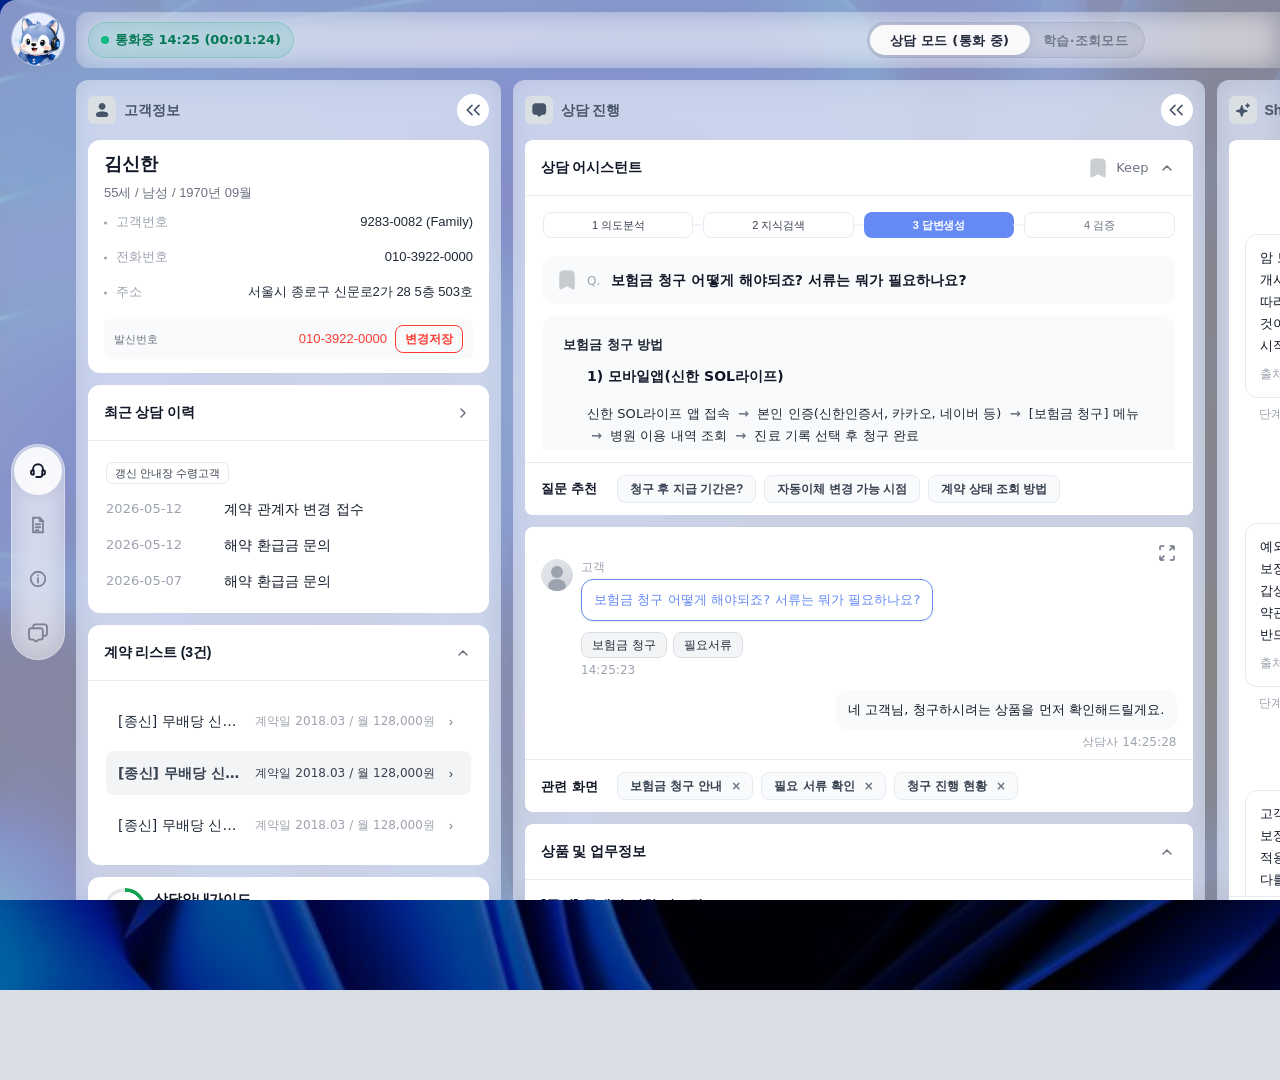
==== crm-dashboard/src/pages/index.html @ cae24ec1 "?낅뜲?댄듃" ====
﻿<!DOCTYPE html>
<html lang="ko">
<head>
  <meta charset="UTF-8">
  <meta name="viewport" content="width=device-width, initial-scale=1.0">
  <title>신한라이프 AI 상담지원</title>
  <link rel="stylesheet" href="../styles/design-system/index.css">
  <script>
    
    (function () {
      try {
        if (window.self === window.top) {
          window.location.replace('app.html#page=1');
        }
      } catch (_) {  }
    })();
  </script>
  <style>
    @import url("../styles/design-system/components/column-header.css");

    
    .page1-content {
      
      --lnb-width: 0px;
      --col-1: 23.1%;
      --col-2: 38.45%;
      --col-3: 38.45%;
      --layout-scale: clamp(0.875, 0.78 + 0.12vw, 1);
      --grid-gap: clamp(10px, 0.72vw, 14px);
      --card-padding-y: clamp(14px, 0.94vw, 18px);
      --card-padding-x: clamp(7px, 0.47vw, 9px);
      --card-padding: var(--card-padding-y) var(--card-padding-x) var(--card-padding-x);
      --inner-padding: clamp(14px, 0.94vw, 18px);
      
      --header-height: 0px;
      --statusbar-height: 0px;
      --workspace-height: 100vh;
      --know-drawer-width: min(440px, calc(100vw - 32px));
      --padding-inner-content: var(--inner-padding, 18px);

      height: 100vh; max-height: 100vh;
      width: 100%;
      overflow: hidden;
      display: flex;
      flex-direction: column;
      align-items: flex-start;
      background: transparent;
    }
    .page1-content > .workspace {
      flex: 1 1 auto;
      min-height: 0;
      align-self: flex-start;
      width: max-content;
      max-width: 100%;
    }
  </style>
  <style>
    

    

    *, *::before, *::after { box-sizing: border-box; }

    
    .icon-chevron {
      display: inline-flex;
      align-items: center;
      justify-content: center;
      width: 24px;
      height: 24px;
      flex-shrink: 0;
      margin: 0;
      padding: 0;
      color: var(--color-text-muted);
      transform: rotate(-90deg);
      transition:
        transform var(--motion-fast),
        color var(--motion-fast);
    }

    .icon-chevron--expanded {
      transform: rotate(0deg);
    }

    .icon-chevron--sm {
      width: 20px;
      height: 20px;
    }

    .icon-chevron--sm .icon-chevron__svg {
      width: 18px;
      height: 18px;
    }

    .icon-chevron__svg {
      display: block;
      width: 24px;
      height: 24px;
    }

    
    .ui-icon-placeholder {
      box-sizing: border-box;
      display: inline-flex;
      flex-shrink: 0;
      color: transparent;
      background: transparent;
      border: 1px dashed rgba(100, 116, 139, 0.4);
      box-shadow: none;
    }

    .ui-icon-placeholder--28 {
      width: 28px;
      height: 28px;
      min-width: 28px;
      min-height: 28px;
      border-radius: var(--radius-control);
    }

    .ui-icon-placeholder--lnb {
      width: 36px;
      height: 36px;
      min-width: 36px;
      min-height: 36px;
      border-radius: var(--radius-control);
    }

    .info-doc-section__more:hover .icon-chevron {
      color: var(--color-brand-primary);
    }

    
    .scroll-area {
      scrollbar-width: thin;
      scrollbar-color: rgba(156, 163, 175, 0.30) transparent;
    }

    .scroll-area::-webkit-scrollbar {
      width: 5px;
      height: 5px;
    }

    .scroll-area::-webkit-scrollbar-track {
      background: transparent;
    }

    .scroll-area::-webkit-scrollbar-thumb {
      background: rgba(156, 163, 175, 0.30);
      border-radius: var(--radius-pill);
    }

    .scroll-area::-webkit-scrollbar-thumb:hover {
      background: rgba(156, 163, 175, 0.52);
    }

    
    .workspace-main-card {
      box-sizing: border-box;
      display: flex;
      flex-direction: column;
      min-width: 0;
      background: var(--color-surface-card);
      border: var(--card-border);
      border-radius: var(--radius-workspace-card);
      box-shadow: var(--shadow-workspace-card);
      padding: var(--card-padding, 18px 9px 9px);
    }

    .workspace-inner-card {
      box-sizing: border-box;
      min-width: 0;
      min-height: 0;
      background: var(--color-surface-card);
      border: none;
      border-radius: var(--radius-inner-content);
      box-shadow: var(--shadow-inner-content);
    }

    body {
      margin: 0;
      height: 100vh;
      overflow: hidden;
      font-family: var(--font-sans);
      font-size: var(--type-body-fs);
      font-weight: var(--fw-medium);
      line-height: var(--lh-relaxed);
      color: var(--color-text-default);
      background: transparent;
      -webkit-font-smoothing: antialiased;
    }

    .console,
    .app-shell {
      display: flex;
      flex-direction: row;
      align-items: stretch;
      height: 100vh;
      min-height: 0;
    }

    .console.app-shell {
      --lnb-width: 56px;
      --col-1: 23.1%;
      --col-2: 38.45%;
      --col-3: 38.45%;
      --grid-gap: var(--space-md);
      --card-padding: 18px 9px 9px;
      --inner-padding: 18px;
      --workspace-height: calc(100vh - var(--header-height) - var(--statusbar-height));
      --know-drawer-width: min(440px, calc(100vw - var(--lnb-width) - 32px));
      --padding-inner-content: var(--inner-padding, 18px);
    }

    .console__stack {
      flex: 1 1 auto;
      min-width: 0;
      min-height: 0;
      display: flex;
      flex-direction: column;
      --statusbar-height: calc(var(--btn-height-md) + var(--space-3) * 2);
      position: relative;
    }

    .app-lnb,
    .app-shell__lnb {
      box-sizing: border-box;
      flex: 0 0 var(--lnb-width);
      width: var(--lnb-width);
      min-width: var(--lnb-width);
      max-width: var(--lnb-width);
      display: flex;
      flex-direction: column;
      align-items: center;
      padding: 14px 0 12px;
      gap: 0;
      background: var(--color-surface-soft);
      border-right: 1px solid rgba(148, 163, 184, 0.35);
      z-index: 5;
    }

    .app-lnb__brand {
      display: flex;
      align-items: center;
      justify-content: center;
      width: 48px;
      height: 48px;
      margin: 0 0 22px;
      padding: 0;
      border: none;
      background: transparent;
      flex-shrink: 0;
    }

    .app-lnb__brand-mark {
      display: inline-flex;
      align-items: center;
      justify-content: center;
    }

    .app-lnb__nav {
      display: flex;
      flex-direction: column;
      align-items: center;
      gap: var(--space-xs);
      flex: 1 1 auto;
      width: 100%;
    }

    .app-lnb__btn {
      width: 48px;
      height: 48px;
      padding: 0;
      border: none;
      border-radius: var(--r-xl);
      background: transparent;
      color: var(--color-text-muted);
      cursor: pointer;
      display: inline-flex;
      align-items: center;
      justify-content: center;
    }

    .app-lnb__btn:hover {
      background: rgba(219, 234, 254, 0.65);
      color: var(--color-brand-primary);
    }

    .app-lnb__btn.is-active {
      background: rgba(219, 234, 254, 0.9);
      color: var(--color-brand-primary);
    }

    .app-lnb__icon {
      width: 22px;
      height: 22px;
      display: block;
    }

    
    .topbar {
      flex-shrink: 0;
      display: flex;
      align-items: center;
      justify-content: space-between;
      gap: var(--space-lg);
      height: var(--header-height);
      padding: 0 var(--page-padding-x);
      background: var(--color-surface-soft);
      border-bottom: 1px solid var(--color-border-subtle);
      box-shadow: none;
    }

    .topbar__modes {
      flex: 1 1 auto;
      display: flex;
      align-items: center;
      justify-content: center;
      min-width: 0;
    }

    .topbar__modes .mode-segmented {
      display: inline-grid;
      grid-template-columns: minmax(96px, 1fr) minmax(96px, 1fr);
      align-items: center;
      column-gap: 2px;
      padding: 4px;
      background: var(--color-surface-soft);
      border: none;
      border-radius: var(--radius-pill);
      box-sizing: border-box;
    }

    .topbar__modes .mode-segmented__btn {
      display: inline-flex;
      align-items: center;
      justify-content: center;
      width: 100%;
      min-width: 0;
      height: 30px;
      padding: 0 12px;
      border: none;
      border-radius: var(--radius-pill);
      font-family: inherit;
      font-size: var(--type-body-fs);
      font-weight: var(--fw-semibold);
      line-height: 1;
      letter-spacing: var(--tracking-wide, 0.02em);
      color: var(--color-text-muted);
      background: transparent;
      cursor: pointer;
      box-sizing: border-box;
      white-space: nowrap;
      -webkit-tap-highlight-color: transparent;
    }

    .topbar__modes .mode-segmented__btn.is-active {
      background: var(--c-neutral-100);
      color: var(--color-text-secondary);
      font-weight: var(--fw-bold);
    }

    .topbar__modes .mode-segmented__btn:focus-visible {
      outline: 2px solid var(--primary, #374151);
      outline-offset: 2px;
    }

    .topbar__actions {
      display: flex;
      align-items: center;
      gap: var(--space-md);
      flex-shrink: 0;
      min-width: 0;
    }

    .topbar__user-name {
      font-size: var(--type-body-fs);
      font-weight: var(--fw-semibold);
      line-height: var(--lh-tight);
      color: var(--color-text-default);
      white-space: nowrap;
    }

    .icon-btn {
      width: var(--input-height-sm);
      height: var(--input-height-sm);
      border: none;
      border-radius: var(--radius-md);
      background: var(--color-surface-soft);
      color: var(--color-text-default);
      cursor: pointer;
      display: grid;
      place-items: center;
      font-size: var(--type-body-fs);
      transition: background var(--duration-fast) var(--ease-default);
    }

    .icon-btn:hover {
      background: var(--surface-hover);
    }

    
    .workspace,
    .main-grid {
      flex: 1 1 auto;
      min-height: 0;
      min-width: 0;
      height: var(--workspace-height);
      max-height: var(--workspace-height);
      display: grid;
      align-items: stretch;
      align-content: stretch;
      grid-template-rows: minmax(0, 1fr);
      grid-template-columns: minmax(0, var(--col-1)) minmax(0, var(--col-2)) minmax(0, var(--col-3));
      gap: var(--grid-gap);
      padding: 12px;
      
      overflow: hidden;
    }

    .workspace.workspace--info-collapsed {
      --info-collapsed-w: var(--collapsed-panel-width, 56px);
    }

    .main-grid__col--1,
      .workspace__col--info {
      grid-column: 1;
      margin-left: 0;
        z-index: 2;
      }

    .main-grid__col--2,
    .workspace__col--live-stack {
      grid-column: 2;
      display: flex;
      flex-direction: column;
      min-width: 0;
    }

    .main-grid__col--3,
    .workspace__col--ai {
      grid-column: 3;
      display: flex;
      flex-direction: column;
      min-width: 0;
      min-height: 0;
      height: 100%;
      max-height: 100%;
      overflow: hidden;
    }

    .workspace__col--ai .live-outer--ai {
      flex: 1 1 auto;
      min-height: 0;
      height: 100%;
      display: flex;
      flex-direction: column;
      overflow: hidden;
    }

    .workspace__col {
      min-width: 0;
      min-height: 0;
      height: 100%;
      max-height: 100%;
      overflow: hidden;
    }

    .workspace__col--info {
      display: flex;
      flex-direction: column;
    }

    @media (min-width: 1024px) {
      .workspace__col--info {
        overflow: visible;
      }

      .info-side,
      .info-side__content,
      .info-side__shell,
      .info-side__drawer,
      .live-outer--info {
        max-height: var(--workspace-height);
      }
    }

    @media (min-width: 1600px) {
      .console.app-shell {
        --lnb-width: 60px;
        --col-1: 23.1%;
        --col-2: 38.45%;
        --col-3: 38.45%;
        --grid-gap: var(--space-md);
        --card-padding: 18px 9px 9px;
        --inner-padding: 18px;
      }
    }

    @media (min-width: 1280px) and (max-width: 1599px) {
      .console.app-shell {
        --lnb-width: 56px;
        --col-1: 23.1%;
        --col-2: 38.45%;
        --col-3: 38.45%;
        --grid-gap: var(--space-md);
        --card-padding: 14px 8px 8px;
        --inner-padding: 16px;
      }
    }

    @media (min-width: 1024px) and (max-width: 1279px) {
      .console.app-shell {
        --lnb-width: 52px;
        --col-1: 29.5%;
        --col-2: 35.25%;
        --col-3: 35.25%;
        --grid-gap: var(--space-md);
        --card-padding: 12px 8px 8px;
        --inner-padding: 14px;
        --know-acc-padding: 14px;
      }

      .live-composite .know-acc-card {
        padding: var(--know-acc-padding, 14px);
      }

      .live-composite .know-acc-card__head {
        margin-bottom: 12px;
      }

      .live-composite .know-acc-flow__question {
        font-size: var(--type-subheading-fs);
      }

      .workspace--layout-laptop #dash-card-history-section .info-section-card__body {
        display: none;
      }

      .workspace--layout-laptop #dash-card-history-section.is-section-expanded .info-section-card__body {
        display: block;
      }
    }

    @media (min-width: 768px) and (max-width: 1023px) {
      .console.app-shell {
        --lnb-width: 52px;
        --col-1: 34%;
        --col-2: 66%;
        --grid-gap: var(--space-md);
        --card-padding: 12px 8px 8px;
        --inner-padding: 14px;
        --know-drawer-width: min(420px, calc(100vw - var(--lnb-width) - 24px));
      }

      .workspace,
      .main-grid {
        grid-template-columns: minmax(0, var(--col-1)) minmax(0, var(--col-2));
      }

      .workspace.workspace--info-collapsed {
        --info-collapsed-w: var(--collapsed-panel-width, 56px);
      }

      .workspace__col--ai {
        position: fixed;
        top: var(--header-height);
        right: 0;
        bottom: var(--statusbar-height);
        width: var(--know-drawer-width);
        max-width: 100%;
        height: auto;
        max-height: none;
        margin: 0;
        padding: 0;
        z-index: 130;
        pointer-events: none;
        transform: translateX(100%);
        transition:
          transform var(--motion-slow) cubic-bezier(0.22, 1, 0.36, 1),
          visibility 0s linear var(--motion-slow);
        box-shadow: none;
      }

      .workspace__col--ai.is-drawer-open {
        pointer-events: auto;
        transform: translateX(0);
        box-shadow: -8px 0 28px rgba(15, 39, 68, 0.1);
        transition:
          transform var(--motion-slow) cubic-bezier(0.22, 1, 0.36, 1),
          visibility 0s linear 0s;
      }

      .know-drawer-backdrop.is-visible {
        display: block;
      }

      .know-drawer-fab {
        display: inline-flex;
      }

      .live-stack-row--stt {
        flex: 34 1 0;
      }

      .live-stack-row--know {
        flex: 40 1 0;
      }

      .live-stack-row--product {
        flex: 26 1 0;
      }
    }

    @media (max-width: 767px) {
      .console.app-shell {
        min-width: 768px;
        overflow-x: auto;
        overflow-y: hidden;
      }

      .viewport-min-notice {
        display: flex;
      }
    }

    .viewport-min-notice {
      display: none;
      align-items: center;
      justify-content: center;
      margin: 0;
      padding: 6px 12px;
      background: var(--color-status-warning-soft);
      color: var(--color-status-warning);
      font-size: var(--type-small-fs);
      font-weight: var(--fw-semibold);
      line-height: var(--lh-snug);
      border-bottom: 1px solid rgba(217, 144, 0, 0.25);
    }

    .know-drawer-backdrop {
      display: none;
      position: fixed;
      inset: var(--header-height) 0 var(--statusbar-height) 0;
      z-index: 125;
      border: none;
      margin: 0;
      padding: 0;
      background: rgba(15, 39, 68, 0.18);
      cursor: pointer;
      -webkit-tap-highlight-color: transparent;
    }

    .know-drawer-backdrop.is-visible {
      display: block;
    }

    .know-drawer-fab {
      display: none;
      position: fixed;
      right: 16px;
      bottom: calc(var(--statusbar-height) + 72px);
      z-index: 140;
      align-items: center;
      justify-content: center;
      min-height: 40px;
      padding: 0 14px;
      border: 1px solid rgba(31, 41, 55, 0.28);
      border-radius: var(--radius-pill);
      background: var(--color-surface-card);
      color: var(--color-text-secondary);
      font-family: inherit;
      font-size: var(--type-small-fs);
      font-weight: var(--fw-semibold);
      line-height: var(--lh-tight);
      white-space: nowrap;
      cursor: pointer;
      box-shadow: 0 4px 14px rgba(15, 39, 68, 0.12);
      -webkit-tap-highlight-color: transparent;
    }

    .know-drawer-fab:hover {
      background: var(--c-neutral-100);
    }

    .know-drawer-fab:focus-visible {
      outline: 2px solid var(--primary, #374151);
      outline-offset: 2px;
    }

    
    .info-side {
      --info-collapsed-w: 320px;
      --info-panel-bg: var(--bg-panel);
      position: relative;
      flex: 1 1 auto;
      box-sizing: border-box;
      min-height: 0;
      height: 100%;
      max-height: 100%;
      display: flex;
      flex-direction: column;
      align-items: stretch;
      align-self: stretch;
      border: none;
      outline: none;
      box-shadow: none;
    }

    .info-side:not(.is-side-expanded) {
      width: var(--info-collapsed-w);
      min-width: var(--info-collapsed-w);
      max-width: var(--info-collapsed-w);
      background: transparent;
      border: none;
      box-shadow: none;
    }

    .info-side:not(.is-side-expanded) .info-side__content {
      flex: 1 1 auto;
      width: 100%;
      min-width: 0;
      max-width: 100%;
      overflow: visible;
      opacity: 1;
      pointer-events: auto;
      border: none;
    }

    .info-side.is-side-expanded {
      width: 100%;
      min-width: 0;
      max-width: 100%;
      background: transparent;
    }

    .info-side__content {
      box-sizing: border-box;
      flex: 1 1 auto;
      min-width: 0;
      min-height: 0;
      display: flex;
      flex-direction: column;
      border: none;
      outline: none;
      box-shadow: none;
    }

    .info-side__shell {
      box-sizing: border-box;
      position: relative;
      flex: 1 1 auto;
      min-height: 0;
      min-width: 0;
      width: 100%;
      max-width: 100%;
      display: flex;
      flex-direction: column;
      border-radius: 0;
      background: transparent;
      border: none;
      outline: none;
      box-shadow: none;
      overflow: hidden;
    }

    .info-side__drawer {
      box-sizing: border-box;
      align-self: stretch;
      width: 100%;
      flex: 1 1 auto;
      min-height: 0;
      max-height: 100%;
      height: 100%;
      overflow: hidden;
      opacity: 0;
      pointer-events: none;
      display: flex;
      flex-direction: column;
      border: none;
      outline: none;
      box-shadow: none;
      transition:
        width var(--motion-normal),
        max-width var(--motion-normal),
        min-width var(--motion-normal),
        opacity var(--motion-normal);
    }

    .info-side:not(.is-side-expanded) .info-side__drawer {
      width: var(--info-collapsed-w);
      min-width: var(--info-collapsed-w);
      max-width: var(--info-collapsed-w);
      flex: 1 1 auto;
      opacity: 1;
      pointer-events: auto;
    }

    .info-side.is-side-expanded .info-side__drawer {
      width: 100%;
      min-width: 0;
      max-width: 100%;
      flex: 1 1 auto;
      opacity: 1;
      pointer-events: auto;
    }

    
    .live-outer--info.workspace-main-card {
      flex: 1 1 auto;
      min-height: 0;
      min-width: 0;
      width: 100%;
      max-height: 100%;
      height: 100%;
      display: flex;
      flex-direction: column;
      overflow: hidden;
      padding: var(--card-padding, 18px 9px 9px);
    }
    .live-outer--info.workspace-main-card:not(.cinfo-panel) {
      background: var(--color-surface-soft);
    }

    .live-outer--info {
      --info-panel-pad-x: 0;
      --info-section-gap: var(--space-lg);
      --info-header-content-gap: var(--space-lg);
      --info-content-area-pad: 18px 20px;
      --info-content-row-gap: var(--space-sm);
      --info-kv-gap: var(--space-sm);
    }

    .live-outer--info .info-panel-card__body,
    .live-outer--info #info-panel-main {
      box-sizing: border-box;
      flex: 1 1 auto;
      min-height: 0;
      min-width: 0;
      display: flex;
      flex-direction: column;
      gap: var(--info-section-gap);
      overflow-x: hidden;
      overflow-y: auto;
      -webkit-overflow-scrolling: touch;
      padding: 0;
    }

    .live-outer--info .info-side-expand-btn {
      display: none;
      flex-shrink: 0;
      box-sizing: border-box;
      width: 100%;
      margin: 0;
      padding: 12px 8px;
      border: none;
      border-radius: 0;
      background: transparent;
      font: inherit;
      font-size: var(--type-small-fs);
      font-weight: var(--fw-medium);
      line-height: var(--lh-snug);
      color: var(--color-text-soft);
      cursor: pointer;
      -webkit-tap-highlight-color: transparent;
      transition: color var(--motion-fast);
    }

    .live-outer--info .info-side-expand-btn:hover {
      color: var(--color-text-muted);
    }

    .live-outer--info .info-side-expand-btn:focus-visible {
      outline: 2px solid var(--primary, #374151);
      outline-offset: 2px;
    }

    
    .info-side:not(.is-side-expanded) .live-outer--info .info-panel-stack {
      display: flex;
    }

    .info-side:not(.is-side-expanded) .live-outer--info .info-side-expand-btn {
      position: absolute;
      top: 10px;
      right: 10px;
      z-index: 4;
      display: inline-flex;
      align-items: center;
      justify-content: center;
      width: auto;
      min-height: 28px;
      flex: 0 0 auto;
      padding: 4px 8px;
      border-radius: var(--radius-pill);
      background: rgba(255, 255, 255, 0.84);
      border: 1px solid rgba(203, 213, 225, 0.8);
    }

    
    .live-outer--info .info-section,
    .live-outer--info .info-doc-section {
      box-sizing: border-box;
      margin: 0;
      padding: 0;
      border: none;
      border-radius: 0;
      background: transparent;
      box-shadow: none;
      min-width: 0;
    }

    .live-outer--info .info-section__content-area,
    .live-outer--info .info-section__content.workspace-inner-card,
    .live-outer--info .info-section-card {
      box-sizing: border-box;
      display: flex;
      flex-direction: column;
      gap: 15px;
      min-width: 0;
      margin: 0;
      padding: var(--info-content-area-pad);
      border: 1px solid var(--color-border-subtle);
      border-radius: var(--radius-card);
      background: var(--color-surface-card);
      box-shadow: none;
      overflow: hidden;
    }

    .live-outer--info .info-sect-mini-head {
      display: flex;
      align-items: center;
      justify-content: space-between;
      gap: var(--space-sm);
      width: 100%;
      margin: 0;
      padding: 0;
      min-width: 0;
      min-height: 26px;
      max-height: 28px;
      flex-shrink: 0;
    }

    .live-outer--info .info-sect-mini-head__lead {
      display: flex;
      align-items: center;
      gap: var(--space-sm);
      flex: 1 1 auto;
      min-width: 0;
    }

    .live-outer--info .info-sect-mini-head__num {
      flex-shrink: 0;
      font-size: var(--type-caption-fs);
      font-weight: var(--fw-semibold);
      font-variant-numeric: tabular-nums;
      letter-spacing: 0.06em;
      line-height: var(--lh-tight);
      color: var(--color-text-soft);
    }

    .live-outer--info .info-sect-mini-head__title {
      flex: 1 1 auto;
      min-width: 0;
      margin: 0;
      padding: 0;
      letter-spacing: -0.02em;
      color: var(--color-text-strong);
    }

    .live-outer--info .info-sect-mini-head__trail {
      display: inline-flex;
      align-items: center;
      gap: var(--space-xxs);
      flex-shrink: 0;
      margin-left: auto;
    }

    .live-outer--info .info-sect-mini-head__meta {
      font-size: var(--type-small-fs);
      font-weight: var(--fw-medium);
      line-height: var(--lh-tight);
      color: var(--color-text-soft);
    }

    .live-outer--info .info-sect-mini-head__trigger {
      display: flex;
      align-items: center;
      justify-content: space-between;
      gap: var(--space-sm);
      width: 100%;
      min-height: 26px;
      max-height: 28px;
      margin: 0;
      padding: 0;
      border: none;
      background: transparent;
      font: inherit;
      text-align: left;
      color: inherit;
      cursor: pointer;
      -webkit-tap-highlight-color: transparent;
    }

    .live-outer--info .info-sect-mini-head__trigger:focus-visible {
      outline: 2px solid var(--primary, #374151);
      outline-offset: 2px;
      border-radius: var(--r-xs);
    }

    .live-outer--info .info-sect-mini-head__action,
    .live-outer--info .info-sect-mini-head .info-doc-section__acc-icon {
      flex-shrink: 0;
    }

    .live-outer--info .info-sect-mini-head .info-doc-section__more {
      width: 24px;
      height: 24px;
      color: var(--color-text-soft);
    }

    .live-outer--info .info-sect-mini-head .info-doc-section__more-icon {
      flex-shrink: 0;
    }

    .live-outer--info .info-section-card__body,
    .live-outer--info .info-section__content,
    .live-outer--info .info-panel-section__content {
      margin: 0;
      padding: 0;
      min-width: 0;
    }

    .live-outer--info .info-section__content--list .panel-list,
    .live-outer--info .info-section__content--list .contract-list,
    .live-outer--info .dash-card-history--preview .panel-list,
    .live-outer--info #info-acc-contracts-body .contract-list {
      display: flex;
      flex-direction: column;
      gap: var(--info-content-row-gap);
      margin: 0;
      padding: 0;
    }

    .live-outer--info .info-panel-stack {
      position: relative;
      flex: 1 1 auto;
      min-height: 0;
      min-width: 0;
      display: flex;
      flex-direction: column;
      overflow: hidden;
    }


    .live-outer--info .info-doc-section__trigger:focus-visible {
      outline: 2px solid var(--primary, #374151);
      outline-offset: 2px;
      border-radius: var(--r-xs);
    }

    .live-outer--info .info-doc-section--accordion.is-collapsed .info-section-card__body {
      display: none;
    }

    .live-outer--info .info-doc-section--accordion.is-collapsed .info-section-card {
      gap: 0;
    }

    .live-outer--info .info-doc-section__more {
      flex-shrink: 0;
      display: inline-flex;
      align-items: center;
      justify-content: center;
      width: 28px;
      height: 28px;
      margin: 0;
      padding: 0;
      border: none;
      border-radius: var(--r-sm);
      background: transparent;
      font: inherit;
      color: var(--color-text-soft);
      cursor: pointer;
      -webkit-tap-highlight-color: transparent;
      transition: color var(--motion-fast), background-color var(--motion-fast);
    }

    .live-outer--info .info-doc-section__more:hover {
      color: var(--color-brand-primary);
      background: rgba(0, 91, 172, 0.06);
    }

    .live-outer--info .info-doc-section__more:focus-visible {
      outline: 2px solid var(--primary, #374151);
      outline-offset: 2px;
    }

    .live-outer--info .info-doc-section__more-icon {
      display: block;
      font-size: var(--type-subheading-fs);
      font-weight: var(--fw-semibold);
      line-height: 1;
    }


    .live-outer--info .info-doc-guide,
    .live-outer--info .info-section__content--guide .info-doc-guide {
      display: flex;
      flex-direction: column;
      gap: var(--space-md);
      min-width: 0;
    }

    .live-outer--info .info-doc-guide__head {
      display: flex;
      flex-direction: column;
      gap: var(--space-xxs);
      margin: 0;
      padding: 0;
    }

    .live-outer--info .info-doc-guide__title {
      margin: 0;
      padding: 0;
      font-size: var(--type-small-fs);
      font-weight: var(--fw-bold);
      line-height: var(--lh-snug);
      letter-spacing: -0.01em;
      color: var(--color-text-strong);
    }

    .live-outer--info .info-doc-guide__summary {
      display: flex;
      flex-wrap: wrap;
      align-items: center;
      gap: var(--space-xs);
      margin: 0;
      padding: 0;
      list-style: none;
    }

    .live-outer--info .info-doc-guide__summary-chip {
      display: inline-flex;
      align-items: center;
      min-height: 24px;
      padding: 0 9px;
      border-radius: var(--radius-full, 999px);
      background: rgba(241, 245, 249, 0.95);
      border: 1px solid rgba(203, 213, 225, 0.72);
      font-size: var(--type-caption-fs);
      font-weight: var(--fw-medium);
      line-height: var(--lh-tight);
      color: var(--color-text-muted);
      white-space: nowrap;
    }

    .live-outer--info .info-doc-guide__progress {
      height: 7px;
      margin: 0;
      padding: 0;
      border-radius: var(--radius-full, 999px);
      background: rgba(226, 232, 240, 0.9);
      overflow: hidden;
      flex-shrink: 0;
    }

    .live-outer--info .info-doc-guide__progress-fill {
      height: 100%;
      width: 38%;
      border-radius: inherit;
      background: var(--color-action-primary);
    }

    .live-outer--info .info-doc-guide__checklist {
      display: grid;
      grid-template-columns: repeat(2, minmax(0, 1fr));
      gap: var(--space-sm);
      margin: 0;
      padding: 0;
      list-style: none;
    }

    .live-outer--info .info-doc-guide__check-item {
      box-sizing: border-box;
      display: grid;
      grid-template-columns: auto 1fr;
      align-items: center;
      gap: var(--space-sm);
      min-width: 0;
      min-height: 50px;
      padding: 10px 12px;
      border: 1px solid rgba(203, 213, 225, 0.68);
      border-radius: var(--r-xl);
      background: rgba(248, 250, 252, 0.92);
      font-size: var(--type-small-fs);
      font-weight: var(--fw-medium);
      line-height: var(--lh-snug);
      color: var(--color-text-muted);
    }

    .live-outer--info .info-doc-guide__index {
      flex-shrink: 0;
      display: inline-flex;
      align-items: center;
      justify-content: center;
      width: 22px;
      height: 22px;
      border-radius: var(--radius-pill);
      background: rgba(226, 232, 240, 0.9);
      color: var(--color-text-muted);
      font-size: var(--type-caption-fs);
      font-weight: var(--fw-bold);
      line-height: 1;
      font-variant-numeric: tabular-nums;
    }

    .live-outer--info .info-doc-guide__item-body {
      display: flex;
      flex-direction: column;
      gap: 3px;
      min-width: 0;
    }

    .live-outer--info .info-doc-guide__label {
      color: var(--color-text-default);
      font-weight: var(--fw-semibold);
    }

    .live-outer--info .info-doc-guide__state {
      font-size: var(--type-caption-fs);
      font-weight: var(--fw-medium);
      line-height: var(--lh-tight);
      color: var(--color-text-muted);
    }

    .live-outer--info .info-doc-guide__check-item.is-current {
      border-color: rgba(31, 41, 55, 0.55);
      background: rgba(239, 246, 255, 0.95);
      color: var(--color-text-secondary);
    }

    .live-outer--info .info-doc-guide__check-item.is-current .info-doc-guide__index {
      background: rgba(219, 234, 254, 0.95);
      color: var(--color-text-secondary);
    }

    .live-outer--info .info-doc-guide__check-item.is-current .info-doc-guide__label,
    .live-outer--info .info-doc-guide__check-item.is-current .info-doc-guide__state {
      color: var(--color-text-secondary);
    }

    .live-outer--info .info-doc-guide__check-item.is-done {
      border-color: rgba(203, 213, 225, 0.6);
      background: rgba(241, 245, 249, 0.9);
    }

    .live-outer--info .info-doc-guide__check-item.is-blocked {
      border-color: rgba(254, 202, 202, 0.9);
      background: rgba(254, 242, 242, 0.9);
    }

    .live-outer--info .info-doc-guide__check-item.is-blocked .info-doc-guide__index {
      background: rgba(254, 226, 226, 0.95);
      color: var(--color-status-danger);
    }

    .live-outer--info .info-doc-guide__check-item.is-blocked .info-doc-guide__label,
    .live-outer--info .info-doc-guide__check-item.is-blocked .info-doc-guide__state {
      color: var(--color-status-danger);
    }

    .info-side:not(.is-side-expanded) .live-outer--info .info-doc-guide__checklist {
      grid-template-columns: minmax(0, 1fr);
    }

    @media (max-width: 900px) {
      .live-outer--info .info-doc-guide__checklist {
        grid-template-columns: minmax(0, 1fr);
      }
    }

    
    .live-outer--info.workspace-main-card {
      font-size: var(--type-body-fs);
      color: var(--color-text-strong);
    }
    .live-outer--info.workspace-main-card:not(.cinfo-panel) {
      border: 0;
      box-shadow: none;
      border-radius: 0;
      padding: 0;
      background: var(--color-surface-card);
    }

    .live-outer--info #info-panel-main {
      padding: 20px 28px 28px;
    }

    .live-outer--info .info-section:first-child {
      margin-top: 0;
      padding-top: 0;
      border-top: 0;
    }

    .live-outer--info .info-section:not(:first-child),
    .live-outer--info .info-doc-section:not(:first-child) {
      margin-top: 40px;
      padding-top: 0;
      border-top: 0;
    }

    .live-outer--info .info-section-card {
      gap: 0;
      padding: 0;
      background: transparent;
      border: 0;
      border-radius: 0;
      box-shadow: none;
    }

    .live-outer--info #info-acc-customer .info-section-card {
      gap: 0;
    }

    .live-outer--info #info-acc-customer .info-sect-mini-head {
      min-height: 40px;
      margin: 0 0 36px;
      padding: 0;
      border-bottom: 0;
    }

    .live-outer--info #info-acc-customer .info-sect-mini-head__lead {
      gap: var(--space-sm);
    }

    .live-outer--info #info-acc-customer .info-sect-mini-head__lead::before {
      width: 32px;
      height: 32px;
      border-radius: var(--r-lg);
      background:
        radial-gradient(circle at 50% 38%, #ffffff 0 4px, transparent 4.5px),
        radial-gradient(ellipse at 50% 72%, #ffffff 0 8px, transparent 8.5px),
        linear-gradient(135deg, #4B5563 0%, #1F2937 100%);
    }

    .live-outer--info #info-acc-customer .info-sect-mini-head__title {
      color: var(--color-text-strong);
    }

    .live-outer--info .info-side-expand-btn {
      top: 22px;
      right: 28px;
      width: 32px;
      height: 32px;
      color: var(--color-text-strong);
      font-size: var(--type-heading-fs);
      font-weight: var(--fw-bold);
    }

    .live-outer--info .left-accordion__dl {
      gap: 0;
    }

    .live-outer--info .left-accordion__pair {
      position: relative;
      display: flex;
      align-items: center;
      justify-content: space-between;
      min-height: 28px;
      gap: 18px;
    }

    .live-outer--info .left-accordion__pair:not(:nth-child(-n+2)):not(:has(.left-accordion__value-row)) dt {
      position: relative;
      padding-left: 12px;
    }

    .live-outer--info .left-accordion__pair:not(:nth-child(-n+2)):not(:has(.left-accordion__value-row)) dt::before {
      content: "";
      position: absolute;
      left: 0;
      top: 50%;
      width: 4px;
      height: 4px;
      border-radius: 50%;
      background: var(--c-neutral-400);
      transform: translateY(-50%);
    }

    .live-outer--info .left-accordion__pair dt {
      width: auto;
      min-width: 0;
      max-width: none;
      font-size: var(--type-body-fs);
      font-weight: var(--fw-regular);
      line-height: var(--lh-snug);
      color: var(--color-text-muted);
    }

    .live-outer--info .left-accordion__pair dd {
      margin-left: auto;
      text-align: right;
      font-size: var(--type-body-fs);
      font-weight: var(--fw-regular);
      line-height: var(--lh-snug);
      color: var(--color-text-secondary);
    }

    .live-outer--info .left-accordion__pair:nth-child(1) {
      min-height: 0;
      margin-bottom: 12px;
    }

    .live-outer--info .left-accordion__pair:nth-child(1) dt {
      display: none;
    }

    .live-outer--info .left-accordion__pair:nth-child(1) dd {
      margin: 0;
      text-align: left;
      font-size: var(--type-heading-fs);
      font-weight: var(--fw-bold);
      line-height: var(--lh-tight);
      color: var(--color-text-strong);
    }

    .live-outer--info .left-accordion__pair:nth-child(2) {
      min-height: 0;
      margin-bottom: 18px;
    }

    .live-outer--info .left-accordion__pair:nth-child(2) dt {
      display: none;
    }

    .live-outer--info .left-accordion__pair:nth-child(2) dd {
      margin: 0;
      text-align: left;
      font-size: var(--type-body-fs);
      font-weight: var(--fw-regular);
      color: var(--color-text-muted);
    }

    .live-outer--info .left-accordion__pair:has(.left-accordion__value-row) {
      min-height: 44px;
      margin-top: 14px;
      padding: 0 12px;
      border-radius: var(--r-sm);
      background: var(--color-surface-soft);
    }

    .live-outer--info .left-accordion__pair:has(.left-accordion__value-row) dt {
      font-size: var(--type-body-fs);
      font-weight: var(--fw-medium);
      color: var(--color-text-strong);
    }

    .live-outer--info .left-accordion__pair:has(.left-accordion__value-row) dd {
      flex: 1 1 auto;
    }

    .live-outer--info .left-accordion__value-row {
      justify-content: flex-end;
      gap: var(--space-sm);
    }

    .live-outer--info .left-accordion__caller-value {
      font-size: var(--type-body-fs);
      font-weight: var(--fw-medium);
      color: var(--color-status-danger);
    }

    .live-outer--info .info-kv__save-btn {
      height: 30px;
      min-height: 30px;
      padding: 0 12px;
      border-radius: var(--r-sm);
      background: var(--color-status-danger);
      font-size: var(--type-small-fs);
      font-weight: var(--fw-semibold);
      color: var(--color-text-inverse);
    }

    .live-outer--info .info-section:not(#info-acc-customer) .info-sect-mini-head,
    .live-outer--info .info-doc-section:not(#info-acc-customer) .info-sect-mini-head {
      min-height: 28px;
      margin: 0 0 14px;
      padding: 0 0 14px;
      border-bottom: 1px solid var(--color-border-default);
    }

    .live-outer--info .info-sect-mini-head__title {
      color: var(--color-text-strong);
    }

    .live-outer--info .history-summary-pill {
      height: 24px;
      min-height: 24px;
      padding: 0 8px;
      border: 1px solid var(--color-border-default);
      border-radius: var(--r-xs);
      background: var(--color-surface-card);
      font-size: var(--type-caption-fs);
      font-weight: var(--fw-medium);
      color: var(--color-brand-primary);
    }

    .dash-card-history .panel-list {
      gap: var(--space-sm);
      padding-top: 12px;
    }

    .live-outer--info #history-panel-list .history-item:nth-child(n+4) {
      display: none;
    }

    .dash-card-history .history-item__left {
      display: grid;
      grid-template-columns: 110px minmax(0, 1fr);
      align-items: center;
      gap: var(--space-sm);
    }

    .dash-card-history .history-item__date {
      width: 110px;
      font-size: var(--type-body-fs);
      font-weight: var(--fw-regular);
      color: var(--color-text-soft);
    }

    .dash-card-history .history-item__title {
      font-size: var(--type-body-fs);
      font-weight: var(--fw-medium);
      color: var(--color-text-strong);
    }

    .live-outer--info .contract-list {
      gap: var(--space-sm);
      padding-top: 0;
    }

    .live-outer--info .contract-acc-trigger,
    .live-outer--info .contract-acc-item.is-expanded > .contract-acc-trigger {
      min-height: 52px;
      padding: 0 12px;
      border-radius: var(--radius-control);
    }

    .live-outer--info .contract-list__text-block {
      grid-template-columns: minmax(0, 1fr) auto;
      gap: var(--space-sm);
    }

    .live-outer--info .contract-list__title {
      font-size: var(--type-body-fs);
      font-weight: var(--fw-medium);
      color: var(--color-text-strong);
    }

    .live-outer--info .contract-list__meta {
      font-size: var(--type-caption-fs);
      color: var(--color-text-soft);
    }

    .live-outer--info .contract-acc-icon {
      color: var(--color-text-muted);
    }

    .live-outer--info .contract-acc-item.is-expanded > .contract-acc-trigger {
      background: var(--color-brand-primary-soft);
    }

    .live-outer--info .contract-acc-item.is-expanded .contract-list__title {
      color: var(--color-brand-primary);
      font-weight: var(--fw-semibold);
    }

    .live-outer--info .contract-acc-item.is-expanded .contract-acc-icon {
      color: var(--color-brand-primary);
    }

    .live-outer--info .info-doc-guide__title {
      margin: 18px 0;
      font-size: var(--type-subheading-fs);
      font-weight: var(--fw-bold);
      color: var(--color-text-strong);
    }

    .live-outer--info .info-doc-guide__summary {
      display: flex;
      align-items: center;
      gap: var(--space-sm);
      margin-bottom: 12px;
    }

    .live-outer--info .info-doc-guide__summary-chip {
      min-height: auto;
      padding: 0;
      border: 0;
      background: transparent;
      font-size: var(--type-caption-fs);
      color: var(--color-text-soft);
    }

    .live-outer--info .info-doc-guide__summary-chip:first-child {
      margin-right: auto;
      color: var(--color-text-muted);
    }

    .live-outer--info .info-doc-guide__summary-chip:nth-child(2) {
      color: var(--color-brand-primary);
    }

    .live-outer--info .info-doc-guide__summary-chip:nth-child(5) {
      color: var(--color-status-danger);
    }

    .live-outer--info .info-doc-guide__checklist {
      grid-template-columns: repeat(2, minmax(0, 1fr));
      column-gap: var(--space-sm);
      row-gap: var(--space-sm);
    }

    .live-outer--info .info-doc-guide__check-item {
      min-height: 42px;
      height: 42px;
      padding: 0 14px;
      border: 1px solid var(--color-border-default);
      border-radius: var(--r-sm);
      background: var(--color-surface-card);
    }

    .live-outer--info .info-doc-guide__index {
      width: 18px;
      height: 18px;
      background: transparent;
      color: var(--color-text-soft);
    }

    .live-outer--info .info-doc-guide__label,
    .live-outer--info .info-doc-guide__state {
      color: var(--color-text-soft);
    }

    .live-outer--info .info-doc-guide__check-item.is-done {
      background: var(--c-neutral-100);
      border-color: var(--color-border-default);
    }

    .live-outer--info .info-doc-guide__check-item.is-current {
      border-color: var(--color-border-default);
      background: var(--color-surface-card);
    }

    .live-outer--info .info-doc-guide__check-item.is-current .info-doc-guide__index,
    .live-outer--info .info-doc-guide__check-item.is-current .info-doc-guide__label,
    .live-outer--info .info-doc-guide__check-item.is-current .info-doc-guide__state {
      color: var(--color-brand-primary);
    }

    .live-outer--info .info-doc-guide__check-item.is-blocked {
      border-color: var(--c-neutral-100);
      background: var(--c-neutral-100);
    }

    .live-outer--info .info-doc-guide__check-item.is-blocked .info-doc-guide__index,
    .live-outer--info .info-doc-guide__check-item.is-blocked .info-doc-guide__label {
      color: var(--color-text-muted);
      background: transparent;
    }

    .live-outer--info .info-doc-guide__check-item.is-blocked .info-doc-guide__state {
      color: var(--color-status-danger);
    }

    .live-outer--info #info-acc-guide.info-doc-section--accordion.is-collapsed .info-section-card__body {
      display: grid;
    }

    .live-outer--info #info-acc-guide .info-section-card__body {
      display: grid;
      grid-template-rows: 1fr;
      min-height: 0;
      opacity: 1;
      transition:
        grid-template-rows var(--motion-normal),
        opacity var(--motion-normal);
    }

    .live-outer--info #info-acc-guide.is-collapsed .info-section-card__body {
      grid-template-rows: 0fr;
      opacity: 0;
    }

    .live-outer--info #info-acc-guide .info-section-card__body > .info-doc-guide {
      overflow: hidden;
      min-height: 0;
    }

    .live-outer--info #info-acc-guide .info-sect-mini-head__chevron.icon-chevron {
      transform: rotate(0deg);
      transition: transform var(--motion-normal);
    }

    .live-outer--info #info-acc-guide:not(.is-collapsed) .info-sect-mini-head__chevron.icon-chevron {
      transform: rotate(180deg);
    }

    .live-outer--info .info-panel-section {
      margin: 0;
      padding: 0;
      border: none;
      min-width: 0;
      background: transparent;
      box-shadow: none;
    }

    .info-panel-section__content--guide .guide-stack {
      display: flex;
      flex-direction: column;
      gap: var(--space-sm);
      min-width: 0;
    }

    .live-outer--info .panel-muted {
      margin: 0;
      font-size: var(--type-small-fs);
      font-weight: var(--fw-medium);
      line-height: var(--lh-snug);
      color: var(--color-text-muted);
    }

    .workspace__col--live-stack {
      min-width: 0;
      min-height: 0;
      height: 100%;
      max-height: 100%;
      overflow: hidden;
    }

    .live-workspace-stack {
      flex: 1 1 auto;
      display: flex;
      flex-direction: column;
      gap: var(--space-md);
      min-width: 0;
      min-height: 0;
      height: 100%;
      max-height: 100%;
      overflow: hidden;
      box-sizing: border-box;
    }

    .live-stack-row {
      display: flex;
      flex-direction: column;
      min-width: 0;
      min-height: 0;
      overflow: hidden;
    }

    .live-stack-row--stt {
      flex: 32 1 0;
    }

    .live-stack-row--know {
      flex: 42 1 0;
    }

    .live-stack-row--product {
      flex: 26 1 0;
    }

    .live-stack-row > .live-outer,
    .live-stack-row > section.live-outer {
      flex: 1 1 auto;
      min-height: 0;
      height: 100%;
      display: flex;
      flex-direction: column;
      overflow: hidden;
    }

    
    .main-workspace > .live-composite.live-composite--stack.live-workspace-stack {
      flex: 1 1 auto;
      height: 100%;
      min-height: 0;
      min-width: 0;
      gap: var(--space-md);
    }

    .live-composite--stack.live-workspace-stack > .live-composite__stt,
    .live-composite--stack.live-workspace-stack > .live-stack-row--stt {
      flex: 32 1 0;
      max-height: none;
    }

    .live-composite--stack.live-workspace-stack > .live-stack-row--know {
      flex: 42 1 0;
    }

    .live-composite--stack.live-workspace-stack > .live-composite__product,
    .live-composite--stack.live-workspace-stack > .live-stack-row--product {
      flex: 26 1 0;
    }

    .live-composite--stack.live-workspace-stack .live-outer.workspace-main-card {
      background: var(--color-surface-soft);
      border-radius: var(--radius-outer);
      padding: var(--card-padding, 18px 9px 9px);
      box-shadow: 0 1px 2px rgba(15, 39, 68, 0.05);
    }

    .live-composite--stack.live-workspace-stack .live-outer--stt.workspace-main-card,
    .live-composite .live-outer--stt.workspace-main-card {
      padding-top: 9px;
    }

    .live-composite--stack.live-workspace-stack .live-inner.workspace-inner-card {
      background: var(--color-surface-card);
      border-radius: 18px;
      box-shadow: 0 1px 2px rgba(15, 39, 68, 0.04);
    }

    .live-composite--stack.live-workspace-stack ul,
    .live-composite--stack.live-workspace-stack ol {
      list-style: none;
      margin: 0;
      padding: 0;
    }

    .live-composite--stack.live-workspace-stack .product-acc-card__metrics {
      grid-template-columns: repeat(4, minmax(0, 1fr));
    }

    .live-composite--stack.live-workspace-stack .know-acc-card {
      padding: 14px 16px;
    }

    .live-composite--stack.live-workspace-stack .know-acc-card__head {
      margin-bottom: 12px;
    }

    .live-composite--stack.live-workspace-stack .know-acc-flow__question {
      font-size: var(--type-subheading-fs);
    }

    .live-composite--stack.live-workspace-stack .know-acc-flow__answer-label {
      font-size: var(--type-body-fs);
    }

    .live-composite--stack.live-workspace-stack .know-acc-answer-item__title,
    .live-composite--stack.live-workspace-stack .know-acc-answer-item__detail li,
    .live-composite--stack.live-workspace-stack .know-acc-flow__answer-body {
      font-size: var(--type-body-fs);
    }

    
    .live-outer--info {
      --info-list-row-min-height: 56px;
      --info-list-row-pad: 10px 12px;
      --info-list-row-content-min-height: 36px;
    }

    .dash-card-history {
      --history-list-gap: var(--info-list-gap, 8px);
    }

    .dash-card-history--preview .panel-list > li:nth-child(n + 4) {
      display: none;
    }

    .info-side.is-side-expanded .dash-card-history--preview .panel-list > li {
      display: block;
    }

    .dash-card-history--full .panel-list-scroll {
      box-sizing: border-box;
      flex: 1 1 auto;
      min-height: 0;
      overflow-x: hidden;
      overflow-y: auto;
      -webkit-overflow-scrolling: touch;
      scrollbar-width: thin;
      scrollbar-color: rgba(156, 163, 175, 0.20) transparent;
    }

    .dash-card-history--full .panel-list-scroll::-webkit-scrollbar {
      width: 4px;
    }

    .dash-card-history--full .panel-list-scroll::-webkit-scrollbar-thumb {
      background: rgba(156, 163, 175, 0.25);
      border-radius: var(--radius-pill);
    }

    .dash-card-history .panel-list {
      margin: 0;
      padding: 0;
      list-style: none;
      display: flex;
      flex-direction: column;
      gap: var(--info-content-row-gap, 10px);
    }

    .live-outer--info .history-summary-pill {
      display: inline-flex;
      align-items: center;
      align-self: flex-start;
      min-height: 26px;
      padding: 0 10px;
      border: 1px solid rgba(31, 41, 55, 0.24);
      border-radius: var(--radius-pill);
      background: rgba(239, 246, 255, 0.65);
      font-size: var(--type-small-fs);
      font-weight: var(--fw-medium);
      line-height: var(--lh-tight);
      color: var(--color-brand-primary);
      white-space: nowrap;
    }

    .info-side:not(.is-side-expanded) .live-outer--info #history-panel-list .history-item:nth-child(n+4) {
      display: none;
    }

    .dash-card-history .panel-list > li {
      margin: 0;
      padding: 0;
    }

    .dash-card-history .history-item {
      box-sizing: border-box;
      display: flex;
      align-items: center;
      width: 100%;
      min-width: 0;
      min-height: var(--info-list-row-min-height, 56px);
      margin: 0;
      padding: var(--info-list-row-pad, 10px 12px);
      border-radius: var(--r-xl);
      background: rgba(248, 250, 252, 0.86);
      cursor: default;
    }

    .dash-card-history .history-item__left {
      flex: 1 1 auto;
      min-width: 0;
      min-height: var(--info-list-row-content-min-height, 36px);
      display: flex;
      flex-direction: column;
      align-items: stretch;
      justify-content: center;
      gap: var(--space-xxs);
    }

    .dash-card-history .history-item__date {
      display: block;
      font-size: var(--type-caption-fs);
      font-weight: var(--fw-medium);
      font-variant-numeric: tabular-nums;
      line-height: var(--lh-snug);
      color: var(--color-text-soft);
    }

    .dash-card-history .history-item__title {
      margin: 0;
      min-width: 0;
      max-width: 100%;
      font-size: var(--type-body-fs);
      font-weight: var(--fw-semibold);
      line-height: var(--lh-snug);
      color: var(--color-text-default);
      overflow: hidden;
      text-overflow: ellipsis;
      white-space: nowrap;
    }

    .live-outer--info .info-section-chevron {
      flex-shrink: 0;
      display: inline-flex;
      align-items: center;
      justify-content: center;
      width: 24px;
      height: 24px;
      margin-left: auto;
      color: var(--color-text-soft);
      font-size: var(--type-heading-fs);
      line-height: 1;
    }

    .info-side:not(.is-side-expanded) .live-outer--info .info-section-card {
      padding: 16px;
    }

    
    .live-outer--info #info-acc-contracts.info-doc-section--accordion.is-collapsed .info-section-card__body {
      display: grid;
    }

    .live-outer--info #info-acc-contracts .info-section-card__body {
      display: grid;
      grid-template-rows: 1fr;
      min-height: 0;
      opacity: 1;
      transition:
        grid-template-rows var(--motion-normal),
        opacity var(--motion-normal);
    }

    .live-outer--info #info-acc-contracts.is-collapsed .info-section-card__body {
      grid-template-rows: 0fr;
      opacity: 0;
    }

    .live-outer--info #info-acc-contracts .info-section-card__body > .contract-list {
      overflow: hidden;
      min-height: 0;
    }

    .live-outer--info #info-acc-contracts .info-sect-mini-head__trigger {
      max-height: none;
      min-height: 26px;
    }

    .live-outer--info #info-acc-contracts .info-sect-mini-head__trail {
      display: inline-flex;
      align-items: center;
      gap: var(--space-xs);
    }

    .live-outer--info #info-acc-contracts .info-sect-mini-head__chevron.icon-chevron {
      transform: rotate(0deg);
      transition: transform var(--motion-normal);
    }

    .live-outer--info #info-acc-contracts:not(.is-collapsed) .info-sect-mini-head__chevron.icon-chevron {
      transform: rotate(180deg);
    }

    .live-outer--info .contract-list {
      margin: 0;
      padding: 0;
      list-style: none;
      display: flex;
      flex-direction: column;
      gap: var(--info-list-gap, 8px);
    }

    .live-outer--info .contract-list > li {
      margin: 0;
      padding: 0;
    }

    .live-outer--info .contract-acc-item {
      margin: 0;
      padding: 0;
      border-radius: var(--r-xl);
      background: var(--color-surface-card);
      transition: background 0ms, padding 0ms;
    }

    .live-outer--info .contract-acc-item.is-expanded {
      background: var(--color-brand-primary-soft);
      padding: 0;
    }

    .live-outer--info .contract-list__row,
    .live-outer--info .contract-acc-trigger {
      box-sizing: border-box;
      display: flex;
      align-items: center;
      width: 100%;
      min-width: 0;
      min-height: var(--info-list-row-min-height, 56px);
      margin: 0;
      padding: var(--info-list-row-pad, 10px 12px);
      border: 1px solid var(--color-border-subtle);
      border-radius: var(--r-xl);
      background: transparent;
      color: var(--color-text-default);
      font: inherit;
      text-align: left;
      cursor: pointer;
      transition: background 0ms;
      -webkit-tap-highlight-color: transparent;
    }

    .live-outer--info .contract-list__row:hover,
    .live-outer--info .contract-acc-trigger:hover {
      background: var(--color-brand-primary-soft);
    }

    .live-outer--info .contract-acc-item.is-expanded > .contract-acc-trigger {
      background: var(--color-brand-primary-soft);
      border-color: rgba(31, 41, 55, 0.18);
      border-radius: var(--r-xl);
      padding: var(--info-list-row-pad, 10px 12px);
      min-height: var(--info-list-row-min-height, 56px);
      color: var(--color-text-secondary);
    }

    .live-outer--info .contract-acc-item.is-expanded > .contract-acc-trigger:hover {
      background: transparent;
    }

    .live-outer--info .contract-acc-icon {
      flex-shrink: 0;
      display: inline-flex;
      align-items: center;
      justify-content: center;
      width: 24px;
      height: 24px;
      margin-left: 8px;
      font-size: var(--type-heading-fs);
      font-weight: var(--fw-regular);
      line-height: 1;
      color: var(--color-text-muted);
      transition: color 0ms, transform 0ms;
    }

    .live-outer--info .contract-acc-trigger:hover .contract-acc-icon {
      color: var(--primary, #374151);
    }

    .live-outer--info .contract-acc-item.is-expanded .contract-list__title,
    .live-outer--info .contract-acc-item.is-expanded .contract-list__meta,
    .live-outer--info .contract-acc-item.is-expanded .contract-acc-icon {
      color: var(--color-text-secondary);
    }

    .live-outer--info .contract-acc-item.is-expanded .contract-acc-icon {
      transform: rotate(90deg);
    }

    .live-outer--info .contract-acc-panel {
      display: none;
      margin: 0;
      padding: 0;
      overflow: hidden;
    }

    .live-outer--info .contract-acc-item.is-expanded > .contract-acc-panel {
      display: block;
    }

    .live-outer--info .contract-acc-content {
      padding: 0;
    }

    .live-outer--info .contract-detail {
      margin: 0;
      padding: 0;
      display: flex;
      flex-direction: column;
      gap: var(--space-sm);
    }

    .live-outer--info .contract-detail__row {
      display: flex;
      align-items: baseline;
      gap: var(--space-md);
      margin: 0;
      padding: 0;
    }

    .live-outer--info .contract-detail dt {
      flex: 0 0 72px;
      margin: 0;
      font-size: var(--type-small-fs);
      font-weight: var(--fw-medium);
      line-height: var(--lh-snug);
      color: var(--color-text-muted);
    }

    .live-outer--info .contract-detail dd {
      flex: 1 1 auto;
      margin: 0;
      font-size: var(--type-small-fs);
      font-weight: var(--fw-medium);
      line-height: var(--lh-snug);
      color: var(--color-text-default);
    }

    .live-outer--info .contract-list__text-block {
      flex: 1 1 auto;
      min-width: 0;
      min-height: var(--info-list-row-content-min-height, 36px);
      display: flex;
      flex-direction: column;
      align-items: stretch;
      justify-content: center;
      gap: var(--space-xxs);
    }

    .live-outer--info .contract-list__title {
      margin: 0;
      font-size: var(--type-body-fs);
      font-weight: var(--fw-bold);
      line-height: var(--lh-snug);
      color: var(--color-text-default);
    }

    .live-outer--info .contract-list__meta {
      margin: 0;
      font-size: var(--type-small-fs);
      font-weight: var(--fw-medium);
      line-height: var(--lh-snug);
      color: var(--color-text-muted);
    }

    .main-workspace > .live-composite.live-composite--stack {
      flex: 1 1 auto;
      height: 100%;
      min-height: 0;
      min-width: 0;
      display: flex;
      flex-direction: column;
      align-items: stretch;
      gap: var(--space-5);
      overflow: hidden;
      box-sizing: border-box;
      background: transparent;
      border: none;
      border-radius: 0;
      box-shadow: none;
    }

    .live-composite--know-only {
      flex: 1 1 auto;
      height: 100%;
      min-height: 0;
      display: flex;
      flex-direction: column;
      min-width: 0;
      overflow: hidden;
      background: transparent;
      border: none;
      border-radius: 0;
      box-shadow: none;
    }

    .live-composite--know-only .live-outer--know {
      flex: 1 1 auto;
      min-height: 0;
      height: 100%;
      display: flex;
      flex-direction: column;
    }

    .live-composite__stt {
      flex: 1 1 0;
      box-sizing: border-box;
      display: flex;
      flex-direction: column;
      min-width: 0;
      min-height: 0;
      overflow: hidden;
      padding: 0;
      background: transparent;
    }

    
    .live-composite--stack .live-composite__stt {
      flex: 0 1 auto;
      max-height: 58%;
    }

    .live-composite__product {
      flex: 1 1 auto;
      box-sizing: border-box;
      display: flex;
      flex-direction: column;
      min-width: 0;
      min-height: 0;
      overflow: hidden;
      background: transparent;
    }

    .live-composite .live-outer--product {
      position: relative;
      flex: 1 1 auto;
      min-height: 0;
      min-width: 0;
      display: flex;
      flex-direction: column;
      overflow: hidden;
    }

    .live-composite .live-outer--product > .live-inner.product-info-card,
    .live-workspace-stack .live-outer--product > .live-inner.product-info-card {
      position: relative;
      z-index: 1;
      flex: 1 1 auto;
      min-height: 0;
      display: flex;
      flex-direction: column;
      gap: 0;
      overflow: hidden;
      box-sizing: border-box;
      padding: var(--padding-inner-content);
    }

    .live-composite .live-outer--product.is-collapsed > .live-inner.product-info-card {
      display: none;
    }

    .live-composite .product-accordion {
      flex: 1 1 auto;
      min-height: 0;
      display: flex;
      flex-direction: column;
      align-items: stretch;
      gap: var(--space-sm);
      overflow-x: hidden;
      overflow-y: auto;
      -webkit-overflow-scrolling: touch;
      padding: 2px 0 12px;
    }

    .live-composite .live-outer--product .card-header--product {
      position: relative;
      z-index: 2;
      flex-shrink: 0;
      margin-bottom: 6px;
      justify-content: space-between;
      gap: var(--space-sm);
    }

    .live-composite .live-outer--product .card-header--product .card-header-title {
      flex: 1 1 auto;
      min-width: 0;
    }

    .live-composite .product-info__toggle {
      position: relative;
      z-index: 3;
      flex-shrink: 0;
      display: inline-flex;
      align-items: center;
      justify-content: center;
      width: 32px;
      height: 32px;
      margin: 0;
      padding: 0;
      border: none;
      border-radius: var(--radius-control);
      background: transparent;
      color: var(--color-text-muted);
      cursor: pointer;
      pointer-events: auto;
      -webkit-tap-highlight-color: transparent;
      transition: color 0ms, background-color 0ms;
    }

    .live-composite .product-info__toggle:hover {
      color: var(--primary, #374151);
      background: rgba(0, 91, 172, 0.06);
    }

    .live-composite .product-info__toggle:focus-visible {
      outline: 2px solid var(--primary, #374151);
      outline-offset: 2px;
    }

    .live-composite .product-info__chevron {
      display: block;
      width: 10px;
      height: 10px;
      border-right: 2px solid currentColor;
      border-bottom: 2px solid currentColor;
      transform: rotate(225deg);
      transition: transform 0ms;
    }

    .live-composite .live-outer--product.is-collapsed .product-info__chevron {
      transform: rotate(45deg);
    }

    .live-composite .know-acc-card {
      box-sizing: border-box;
      border-radius: var(--radius-card);
      background: var(--color-surface-card);
      box-shadow: none;
      padding: 16px 18px;
      border: none;
      overflow: hidden;
      outline: none;
    }

    .live-composite .know-acc-card.is-expanded,
    .live-composite .know-acc-card.is-stt-linked,
    .live-composite .know-acc-card:focus,
    .live-composite .know-acc-card:focus-within {
      border: none;
      outline: none;
      box-shadow: none;
    }

    .live-composite .product-acc-card {
      box-sizing: border-box;
      flex: 0 0 auto;
      height: auto;
      max-height: none;
      margin: 0;
      padding: 0;
      border-radius: var(--r-xl);
      background: transparent;
      border: none;
      box-shadow: none;
      overflow: visible;
      transition: background 0ms, padding 0ms;
    }

    .live-composite .product-acc-card.is-expanded {
      background: var(--color-brand-primary-soft);
      padding: 14px 16px;
    }

    .live-composite .product-acc-card__trigger {
      display: flex;
      align-items: center;
      justify-content: space-between;
      gap: var(--space-md);
      width: 100%;
      min-height: var(--info-list-row-min-height, 56px);
      margin: 0;
      padding: var(--info-list-row-pad, 10px 12px);
      border: none;
      border-radius: var(--r-lg);
      background: transparent;
      font: inherit;
      text-align: left;
      color: inherit;
      cursor: pointer;
      -webkit-tap-highlight-color: transparent;
      transition: background 0ms;
    }

    .live-composite .product-acc-card__trigger:hover {
      background: var(--color-brand-primary-soft);
    }

    .live-composite .product-acc-card.is-expanded .product-acc-card__trigger {
      background: transparent;
      border-radius: 0;
      padding: 0 0 12px 0;
      min-height: auto;
      margin-bottom: 0;
    }

    .live-composite .product-acc-card.is-expanded .product-acc-card__trigger:hover {
      background: transparent;
    }

    .live-composite .product-acc-card__trigger:focus-visible {
      outline: 2px solid var(--primary, #374151);
      outline-offset: 2px;
      border-radius: var(--r-xs);
    }

    .live-composite .product-acc-card__lead {
      flex: 1 1 auto;
      min-width: 0;
      display: flex;
      flex-wrap: wrap;
      align-items: baseline;
      gap: var(--space-xs);
    }

    .live-composite .product-acc-card__name {
      font-size: var(--type-subheading-fs);
      font-weight: var(--fw-bold);
      line-height: var(--lh-snug);
      color: var(--color-text-strong);
    }

    .live-composite .product-acc-card__sep {
      font-size: var(--type-body-fs);
      font-weight: var(--fw-medium);
      color: var(--color-text-soft);
    }

    .live-composite .product-acc-card__contract {
      font-size: var(--type-body-fs);
      font-weight: var(--fw-medium);
      line-height: var(--lh-snug);
      color: var(--color-text-muted);
      font-variant-numeric: tabular-nums;
    }

    .live-composite .product-acc-card__icon {
      flex-shrink: 0;
      display: inline-flex;
      align-items: center;
      justify-content: center;
      width: 24px;
      height: 24px;
      margin-left: 8px;
      font-size: var(--type-heading-fs);
      font-weight: var(--fw-regular);
      line-height: 1;
      color: var(--color-text-muted);
      transition: color 0ms;
    }

    .live-composite .product-acc-card__trigger:hover .product-acc-card__icon {
      color: var(--primary, #374151);
    }

    .live-composite .product-acc-card__panel {
      display: none;
      padding: 0;
      margin: 0;
      overflow: visible;
    }

    .live-composite .product-acc-card.is-expanded .product-acc-card__panel {
      display: block;
      height: auto;
      max-height: none;
    }

    .live-composite .product-acc-card__content {
      display: flex;
      flex-direction: column;
      gap: var(--space-md);
      margin: 0;
      padding: 0;
      overflow: visible;
    }

    .live-composite .product-acc-card__block {
      margin: 0;
      padding: 0;
    }

    .live-composite .product-acc-card__block-label {
      margin: 0 0 8px;
      font-size: var(--type-small-fs);
      font-weight: var(--fw-medium);
      line-height: 1.3;
      color: var(--color-text-soft);
    }

    .live-composite .product-acc-card__metrics {
      display: grid;
      grid-template-columns: repeat(4, minmax(0, 1fr));
      column-gap: var(--space-3xl);
      row-gap: 18px;
      margin: 0;
      padding: 0;
      list-style: none;
    }

    .live-composite .product-acc-card__metric {
      display: flex;
      flex-direction: column;
      gap: var(--space-xxs);
      margin: 0;
      min-width: 0;
    }

    .live-composite .product-acc-card__metric-label {
      font-size: var(--type-caption-fs);
      font-weight: var(--fw-medium);
      line-height: 1.3;
      color: var(--color-text-muted);
    }

    .live-composite .product-acc-card__metric-value {
      font-size: var(--type-body-fs);
      font-weight: var(--fw-bold);
      line-height: var(--lh-snug);
      color: var(--color-text-strong);
      font-variant-numeric: tabular-nums;
    }

    @media (max-width: 900px) {
      .live-composite .product-acc-card__metrics,
      .live-composite--stack.live-workspace-stack .product-acc-card__metrics {
        grid-template-columns: repeat(2, minmax(0, 1fr));
      }
    }

    @media (max-width: 600px) {
      .live-composite .product-acc-card__metrics,
      .live-composite--stack.live-workspace-stack .product-acc-card__metrics {
        grid-template-columns: minmax(0, 1fr);
      }
    }

    .live-composite .product-acc-card__capabilities {
      display: flex;
      flex-wrap: wrap;
      align-items: center;
      gap: var(--space-sm);
      margin: 0;
      padding: 0;
      list-style: none;
    }

    .live-composite .product-acc-card__cap-pill {
      display: inline-flex;
      align-items: center;
      margin: 0;
      padding: 4px 10px;
      border-radius: var(--radius-pill);
      border: 1px solid transparent;
      font-size: var(--type-caption-fs);
      font-weight: var(--fw-semibold);
      line-height: var(--lh-tight);
      white-space: nowrap;
    }

    .live-composite .product-acc-card__cap-pill--ok {
      background: rgba(236, 253, 245, 0.95);
      border-color: rgba(134, 239, 172, 0.55);
      color: var(--color-status-success);
    }

    .live-composite .product-acc-card__cap-pill--deny {
      background: rgba(254, 242, 242, 0.9);
      border-color: rgba(254, 202, 202, 0.85);
      color: var(--color-status-danger);
    }

    .live-composite .product-acc-card__block--notice {
      padding-top: 12px;
      border-top: 1px solid rgba(220, 228, 238, 0.65);
    }

    .live-composite .product-acc-card__block--notice .product-acc-card__block-label {
      margin-bottom: 6px;
    }

    .live-composite .product-acc-card__notice {
      margin: 0;
      padding: 0;
      font-size: var(--type-small-fs);
      font-weight: var(--fw-medium);
      line-height: 1.45;
      color: var(--color-text-soft);
    }

    .live-outer--info .info-panel-section__content.dash-card-history {
      display: block;
      min-height: 0;
    }

    .live-outer--info .info-subpanel {
      position: absolute;
      inset: 0;
      z-index: 3;
      display: flex;
      flex-direction: column;
      min-height: 0;
      min-width: 0;
      overflow: hidden;
      background: var(--bg-inner-content, #fff);
      border-radius: var(--radius-inner-content);
    }

    .live-outer--info .info-subpanel[hidden] {
      display: none !important;
    }

    .live-outer--info .info-subpanel__head {
      flex-shrink: 0;
      display: flex;
      align-items: center;
      gap: var(--space-sm);
      margin: 0;
      padding: 10px var(--info-panel-pad-x, 0) 12px;
      border-bottom: 1px solid rgba(15, 39, 68, 0.08);
    }

    .live-outer--info .info-subpanel__back {
      flex-shrink: 0;
      margin: 0;
      padding: 4px 8px;
      border: none;
      border-radius: var(--r-sm);
      background: transparent;
      font: inherit;
      font-size: var(--type-small-fs);
      font-weight: var(--fw-medium);
      color: var(--color-text-muted);
      cursor: pointer;
      -webkit-tap-highlight-color: transparent;
    }

    .live-outer--info .info-subpanel__back:hover {
      color: var(--primary, #374151);
      background: rgba(0, 91, 172, 0.06);
    }

    .live-outer--info .info-subpanel__title {
      margin: 0;
      flex: 1 1 auto;
      min-width: 0;
      font-size: var(--type-body-fs);
      font-weight: var(--fw-semibold);
      line-height: var(--lh-snug);
      color: var(--color-text-strong);
    }

    .live-outer--info .info-subpanel__body {
      flex: 1 1 auto;
      min-height: 0;
      overflow: hidden;
      display: flex;
      flex-direction: column;
      padding: 0 var(--info-panel-pad-x, 0) 16px;
    }

    .live-outer--info .history-detail__date {
      margin: 0 0 8px;
      font-size: var(--type-caption-fs);
      font-weight: var(--fw-medium);
      font-variant-numeric: tabular-nums;
      color: var(--color-text-muted);
    }

    .live-outer--info .history-detail__heading {
      margin: 0 0 12px;
      font-size: var(--type-body-fs);
      font-weight: var(--fw-semibold);
      line-height: var(--lh-snug);
      color: var(--color-text-strong);
    }

    .live-outer--info .history-detail__summary {
      margin: 0;
      font-size: var(--type-small-fs);
      font-weight: var(--fw-medium);
      line-height: var(--lh-relaxed);
      color: var(--color-text-default);
    }

    .live-composite .live-outer--stt {
      flex: 1 1 auto;
      min-height: 0;
      overflow: hidden;
      display: flex;
      flex-direction: column;
      box-sizing: border-box;
    }

    .live-composite .live-outer--know {
      flex: 1 1 auto;
      min-height: 0;
      overflow: hidden;
    }

    
    .live-composite .live-inner {
      box-sizing: border-box;
      min-width: 0;
      min-height: 0;
      padding: var(--padding-inner-content);
      overflow: hidden;
    }

    
    .live-composite .stt-content-card {
      overflow: hidden;
      box-sizing: border-box;
    }

    .live-composite .live-outer--stt > .live-inner.stt-content-card,
    .live-workspace-stack .live-outer--stt > .live-inner.stt-content-card {
      position: relative;
      flex: 1 1 auto;
      display: flex;
      flex-direction: column;
      min-height: 0;
      margin: 0;
      padding: var(--padding-inner-content);
      outline: none;
      box-sizing: border-box;
    }

    .live-composite .stt-card__expand-btn {
      position: absolute;
      top: var(--padding-inner-content);
      right: var(--padding-inner-content);
      z-index: 2;
      display: inline-flex;
      align-items: center;
      justify-content: center;
      width: 24px;
      height: 24px;
      margin: 0;
      padding: 0;
      border: none;
      border-radius: 0;
      background: transparent;
      color: var(--color-text-muted);
      cursor: pointer;
      -webkit-tap-highlight-color: transparent;
      transition: color var(--motion-fast);
    }

    .live-composite .stt-card__expand-btn:hover {
      color: var(--color-brand-primary);
    }

    .live-composite .stt-card__expand-btn:focus-visible {
      outline: 2px solid var(--primary, #374151);
      outline-offset: 2px;
    }

    .live-composite .stt-card__expand-btn__icon {
      display: block;
      width: 24px;
      height: 24px;
    }

    .live-workspace-stack .live-outer--stt,
    .live-workspace-stack .live-outer--know,
    .live-workspace-stack .live-outer--product {
      min-height: 0;
    }

    .live-workspace-stack .live-outer--product > .live-inner.product-info-card {
      flex: 1 1 auto;
      min-height: 0;
      overflow: hidden;
    }

    .live-workspace-stack .stt-card__log {
      flex: 1 1 auto;
      min-height: 0;
      overflow: hidden;
    }

    .live-workspace-stack .live-outer--stt .stt-card__log > .chat-scroll-area {
      flex: 1 1 auto;
      min-height: 0;
      overflow-x: hidden;
      overflow-y: auto;
    }

    .live-composite .live-outer--know > .live-inner {
      flex: 1 1 auto;
      display: flex;
      flex-direction: column;
      min-height: 0;
      overflow: hidden;
    }

    

    
    .live-outer--info .card-header {
      box-sizing: border-box;
      margin: 0 0 4px;
      padding: 6px var(--info-panel-pad-x, 0) 4px;
      min-height: 40px;
      display: flex;
      align-items: center;
      flex-shrink: 0;
      gap: 0;
    }

    .live-outer--info header.card-header {
      justify-content: flex-start;
    }

    
    .live-outer--info summary.card-header {
      list-style: none;
      justify-content: flex-start;
      cursor: pointer;
      user-select: none;
    }

    .live-outer--info summary.card-header .card-header-title {
      margin: 0;
      margin-inline-end: auto;
    }

    .live-composite .card-header-icon,
    .live-outer--info .card-header-icon {
      box-sizing: border-box;
      display: inline-flex;
      align-items: center;
      justify-content: center;
      width: 36px;
      height: 36px;
      min-width: 36px;
      min-height: 36px;
      flex-basis: 36px;
      flex-shrink: 0;
      margin-inline-end: 12px;
      padding: 0;
      border-radius: var(--r-sm);
      background: var(--bg-card-icon);
      border: none;
      
      color: var(--color-brand-primary);
    }

    .live-composite .card-header-icon-svg {
      display: block;
      width: 22px;
      height: 22px;
      flex-shrink: 0;
    }

    
    .live-composite .card-header-icon--placeholder,
    .live-outer--info .card-header-icon--placeholder {
      color: transparent;
      background: transparent;
      border: 1px dashed rgba(100, 116, 139, 0.4);
      box-shadow: none;
    }

    .live-composite .card-header-title,
    .live-outer--info .card-header-title {
      margin: 0;
      padding: 0;
      min-width: 0;
      letter-spacing: -0.01em;
      color: var(--color-text-strong);
    }

    .live-outer--info .card-header-title {
      flex: 1 1 auto;
    }

    .live-composite .live-inner .live-sect__body,
    .live-outer--info .live-sect__body {
      margin: 0;
      padding: 0;
      min-width: 0;
      min-height: 0;
    }


    .live-composite .card-header--assistant,
    .live-composite .card-header--product {
      min-height: 32px;
      padding: 6px 16px;
    }

    .live-composite .card-header--assistant .card-header-title,
    .live-composite .card-header--product .card-header-title {
      flex: 1 1 auto;
      min-width: 0;
    }

    .live-composite .live-outer--know > .live-inner.know-assistant-inner,
    .live-workspace-stack .live-outer--know > .live-inner.know-assistant-inner {
      display: flex;
      flex-direction: column;
      flex: 1 1 auto;
      min-height: 0;
      overflow: hidden;
      gap: 0;
      box-sizing: border-box;
      padding: var(--padding-inner-content);
    }

    .live-composite .know-assistant-content {
      flex: 1 1 auto;
      min-height: 0;
      display: flex;
      flex-direction: column;
      overflow-x: hidden;
      overflow-y: auto;
      -webkit-overflow-scrolling: touch;
    }

    .live-composite .know-assistant__empty {
      margin: 0;
      padding: 12px 16px;
      font-size: var(--type-small-fs);
      font-weight: var(--fw-medium);
      line-height: var(--lh-relaxed);
      color: var(--color-text-muted);
    }

    .live-composite .know-assistant__empty[hidden] {
      display: none;
    }

    .live-composite .live-outer--know .card-header--assistant {
      cursor: pointer;
    }

    .live-composite .live-outer--know .know-assistant-toggle {
      display: inline-flex;
      flex: 0 0 20px;
      align-items: center;
      justify-content: center;
      width: 20px;
      height: 20px;
      order: 99;
      margin: 0;
      padding: 0;
      color: var(--color-text-muted);
      line-height: 1;
    }

    .live-composite .live-outer--know .know-assistant-recommend {
      flex: 0 0 auto !important;
      margin-top: auto !important;
    }

    .live-composite .live-outer--know.is-collapsed > .know-assistant-inner {
      display: none !important;
    }

    .live-composite .live-outer--know .know-assistant-toggle svg {
      transition: transform var(--motion-fast);
    }

    .live-composite .live-outer--know.is-collapsed .know-assistant-toggle svg {
      transform: rotate(180deg);
    }

    
    .live-composite .live-outer--product .card-header--product {
      cursor: pointer;
    }

    .live-composite .live-outer--product .product-info-toggle {
      display: inline-flex;
      flex: 0 0 20px;
      align-items: center;
      justify-content: center;
      width: 20px;
      height: 20px;
      order: 99;
      margin: 0;
      padding: 0;
      border: 0;
      background: transparent;
      color: var(--color-text-muted);
      line-height: 1;
      cursor: pointer;
      -webkit-tap-highlight-color: transparent;
    }

    .live-composite .live-outer--product .product-info-toggle svg {
      transition: transform var(--motion-fast);
    }

    .live-composite .live-outer--product.is-collapsed .product-info-toggle svg {
      transform: rotate(180deg);
    }

    .live-composite .know-acc-card.is-stt-linked {
      background: rgba(248, 250, 252, 0.98);
      border-color: var(--color-border-subtle);
    }

    .live-composite .know-acc-card.is-done {
      opacity: 0.92;
    }

    .live-composite .know-acc-card__head {
      margin: 0 0 18px;
      padding: 0;
      min-width: 0;
    }

    .live-composite .know-acc-card__title {
      margin: 0;
      font-size: var(--type-subheading-fs);
      font-weight: var(--fw-bold);
      line-height: var(--lh-snug);
      color: var(--color-text-strong);
    }

    .live-composite .know-acc-card__body {
      margin: 0;
      padding: 0;
      min-width: 0;
    }

    .live-composite .know-acc-card__inner {
      display: flex;
      flex-direction: column;
      gap: var(--space-md);
      margin: 0;
      padding: 0;
      border: none;
    }

    .live-composite .know-acc-flow {
      display: flex;
      flex-direction: column;
      gap: var(--space-md);
      margin: 0;
      padding: 0;
      border: none;
    }

    .live-composite .know-acc-answer {
      display: flex;
      flex-direction: column;
      gap: var(--space-sm);
      margin: 0;
      padding: 0;
      border: none;
    }

    .live-composite .know-acc-steps {
      display: flex;
      flex-wrap: wrap;
      align-items: center;
      gap: var(--space-xs);
      margin: 0;
      padding: 0;
      list-style: none;
    }

    .live-composite .know-acc-step {
      display: inline-flex;
      align-items: center;
      margin: 0;
      padding: 4px 10px;
      border: none;
      border-radius: var(--radius-pill);
      background: rgba(241, 245, 249, 0.88);
      font-size: var(--type-caption-fs);
      font-weight: var(--fw-medium);
      line-height: 1.3;
      color: var(--color-text-soft);
      white-space: nowrap;
    }

    .live-composite .know-acc-step.is-done {
      color: var(--color-text-muted);
    }

    .live-composite .know-acc-step.is-active {
      background: rgba(219, 234, 254, 0.9);
      color: var(--color-text-secondary);
      font-weight: var(--fw-semibold);
    }

    .live-composite .know-acc-flow__question {
      margin: 0;
      font-size: var(--type-subheading-fs);
      font-weight: var(--fw-bold);
      line-height: 1.45;
      letter-spacing: -0.02em;
      color: var(--color-text-strong);
    }

    .live-composite .know-acc-flow__answer-label {
      margin: 0;
      font-size: var(--type-subheading-fs);
      font-weight: var(--fw-bold);
      line-height: var(--lh-snug);
      color: var(--color-text-strong);
    }

    .live-composite .know-acc-answer-list {
      margin: 0;
      padding: 0;
      list-style: none;
      display: flex;
      flex-direction: column;
      gap: var(--space-md);
    }

    .live-composite .know-acc-answer-item {
      margin: 0;
      padding: 0;
      border: none;
    }

    .live-composite .know-acc-answer-item__title {
      margin: 0 0 6px;
      font-size: var(--type-body-fs);
      font-weight: var(--fw-bold);
      line-height: 1.45;
      color: var(--color-text-strong);
    }

    .live-composite .know-acc-answer-item__detail {
      margin: 0;
      padding: 0 0 0 1.1em;
      list-style: disc;
      display: flex;
      flex-direction: column;
      gap: var(--space-xxs);
    }

    .live-composite .know-acc-answer-item__detail li {
      font-size: var(--type-body-fs);
      font-weight: var(--font-normal);
      line-height: 1.6;
      color: var(--color-text-strong);
    }

    .live-composite .know-acc-flow__answer-body {
      margin: 0;
      font-size: var(--type-body-fs);
      font-weight: var(--font-normal);
      line-height: 1.6;
      color: var(--color-text-strong);
    }

    .live-composite .know-acc-source {
      margin: 0;
      font-size: var(--type-caption-fs);
      font-weight: var(--fw-medium);
      line-height: 1.45;
      color: var(--color-text-soft);
    }

    .live-composite .know-acc-actions {
      display: flex;
      flex-direction: column;
      gap: var(--space-sm);
      margin: 0;
      padding: 0;
      border: none;
    }

    .live-composite .know-acc-chip-group {
      display: flex;
      flex-direction: column;
      gap: var(--space-sm);
      margin: 0;
      padding: 0;
    }

    .live-composite .know-acc-chip-group__label {
      margin: 0;
      font-size: var(--type-small-fs);
      font-weight: var(--fw-medium);
      line-height: 1.3;
      color: var(--text-muted, #6B7280);
    }

    .live-composite .know-acc-chips {
      display: flex;
      flex-wrap: wrap;
      align-items: flex-start;
      gap: var(--space-sm);
      margin: 0;
      padding: 0;
    }

    .live-composite .know-acc-card .know-acc-chips .know-card__btn.knowledge-chip {
      margin: 0;
      padding: 8px 12px;
      border-radius: var(--r-lg);
      font-size: var(--type-small-fs);
      font-weight: var(--fw-medium);
      line-height: 1.3;
    }

    .live-composite .know-acc-card .know-acc-chips .know-chip--screen {
      background: rgba(241, 245, 249, 0.95);
      border-color: rgba(203, 213, 225, 0.9);
      color: var(--color-text-secondary);
    }

    .live-composite .know-queue__badge,
    .live-composite .know-acc-badge {
      display: inline-flex;
      align-items: center;
      padding: 2px 7px;
      border-radius: var(--radius-pill);
      font-size: var(--fs-10);
      font-weight: var(--fw-semibold);
      line-height: var(--lh-snug);
      letter-spacing: 0.01em;
      white-space: nowrap;
    }

    .live-composite .know-queue__badge--in_progress,
    .live-composite .know-acc-badge--in_progress {
      background: var(--c-neutral-100);
      color: var(--color-text-secondary);
    }

    .live-composite .know-queue__badge--pending,
    .live-composite .know-acc-badge--pending {
      background: var(--color-surface-soft);
      color: var(--color-text-muted);
    }

    .live-composite .know-queue__badge--done,
    .live-composite .know-acc-badge--done {
      background: var(--color-status-success-soft);
      color: var(--color-status-success);
    }

    .live-composite .know-queue__badge--prio-high,
    .live-composite .know-acc-badge--prio-high {
      background: var(--color-status-warning-soft);
      color: var(--color-status-warning);
    }

    .live-composite .know-queue__badge--prio-medium,
    .live-composite .know-acc-badge--prio-medium {
      background: var(--c-neutral-100);
      color: var(--color-text-secondary);
    }

    .live-composite .know-queue__badge--prio-low,
    .live-composite .know-acc-badge--prio-low {
      background: var(--color-surface-soft);
      color: var(--color-text-muted);
    }

    .live-composite .left-accordion__dl,
    .live-outer--info .left-accordion__dl,
    .live-outer--info .info-section__content--kv .left-accordion__dl {
      margin: 0;
      padding: 0;
      display: flex;
      flex-direction: column;
      gap: var(--info-kv-gap);
      min-width: 0;
    }

    .live-composite .left-accordion__pair,
    .live-outer--info .left-accordion__pair {
      display: grid;
      grid-template-columns: 72px minmax(0, 1fr);
      column-gap: var(--space-md);
      align-items: center;
      min-width: 0;
    }

    .live-composite .left-accordion__pair dt,
    .live-outer--info .left-accordion__pair dt {
      margin: 0;
      width: 72px;
      min-width: 72px;
      max-width: 72px;
      font-size: var(--type-small-fs);
      font-weight: var(--fw-medium);
      line-height: var(--lh-snug);
      color: var(--color-text-muted);
      word-break: keep-all;
      overflow-wrap: break-word;
    }

    .live-composite .left-accordion__pair dd,
    .live-outer--info .left-accordion__pair dd {
      margin: 0;
      min-width: 0;
      font-size: var(--type-body-fs);
      font-weight: var(--fw-semibold);
      line-height: var(--lh-snug);
      color: var(--color-text-default);
      word-break: keep-all;
    }

    .live-outer--info .left-accordion__value-row {
      display: inline-flex;
      align-items: center;
      gap: var(--space-sm);
      min-width: 0;
    }

    .live-outer--info .left-accordion__caller-value {
      color: var(--color-status-danger);
      font-weight: var(--fw-semibold);
    }

    .live-outer--info .info-kv__save-btn {
      flex-shrink: 0;
      display: inline-flex;
      align-items: center;
      justify-content: center;
      height: 25px;
      min-height: 24px;
      margin: 0;
      padding: 0 10px;
      border: 1px solid rgba(248, 113, 113, 0.35);
      border-radius: var(--radius-control);
      background: rgba(254, 242, 242, 0.95);
      color: var(--color-status-danger);
      font-family: inherit;
      font-size: var(--type-caption-fs);
      font-weight: var(--fw-medium);
      line-height: var(--lh-tight);
      white-space: nowrap;
      cursor: pointer;
      -webkit-tap-highlight-color: transparent;
      transition:
        color var(--motion-fast),
        border-color var(--motion-fast),
        background-color var(--motion-fast);
    }

    .live-outer--info .info-kv__save-btn:hover {
      color: var(--color-status-danger);
      border-color: rgba(248, 113, 113, 0.55);
      background: var(--color-status-danger-soft);
    }

    .live-outer--info .info-kv__save-btn:focus-visible {
      outline: 2px solid var(--primary, #374151);
      outline-offset: 2px;
    }

    .live-composite .left-accordion__dd--tags,
    .live-outer--info .left-accordion__dd--tags {
      display: flex;
      flex-wrap: wrap;
      align-items: center;
      gap: var(--space-xs);
      min-width: 0;
    }

    .live-composite .status-pill,
    .live-outer--info .status-pill {
      display: inline-flex;
      align-items: center;
      box-sizing: border-box;
      padding: 3px 8px;
      border: none;
      border-radius: var(--radius-pill);
      background: var(--warning-soft);
      font-size: var(--type-caption-fs);
      font-weight: var(--fw-semibold);
      line-height: var(--line-tight);
      color: var(--warning);
      white-space: nowrap;
      max-width: 100%;
    }

    .live-composite .know-card__block {
      min-width: 0;
      display: flex;
      flex-direction: column;
      gap: var(--space-sm);
      padding: 0;
      margin: 0;
      background: transparent;
      border: none;
      border-radius: 0;
      box-shadow: none;
    }

    .live-composite .know-card__subhead {
      display: block;
      margin: 0;
      padding: 0;
      font-size: var(--type-body-fs);
      font-weight: var(--fw-medium);
      line-height: var(--lh-snug);
      color: var(--color-text-muted);
      letter-spacing: 0.01em;
    }

    .live-composite .know-card__answer {
      margin: 0;
      font-size: var(--type-subheading-fs);
      font-weight: var(--fw-medium);
      line-height: 1.6;
      color: var(--color-text-default);
    }

    .live-composite .know-card__btn-row {
      display: flex;
      flex-wrap: wrap;
      align-items: flex-start;
      gap: var(--space-2);
      min-width: 0;
    }

    .live-composite .know-card__btn.knowledge-chip {
      box-sizing: border-box;
      margin: 0;
      width: auto;
      min-width: 0;
      padding: 8px;
      border-radius: var(--r-lg);
      background: var(--c-neutral-100);
      border: 1px solid var(--color-border-default);
      color: var(--color-text-strong);
      font-family: inherit;
      font-size: var(--type-small-fs);
      font-weight: var(--fw-medium);
      line-height: var(--lh-snug);
      white-space: nowrap;
      text-align: center;
      cursor: pointer;
      transition:
        background var(--duration-fast) var(--ease-default),
        border-color var(--duration-fast) var(--ease-default);
    }

    .live-composite .know-card__btn.knowledge-chip:hover {
      background: var(--c-neutral-100);
      border-color: var(--color-border-default);
    }

    .live-composite .know-card__btn.knowledge-chip:active {
      background: var(--surface-active);
    }

    .live-composite .knowledge-chip {
      background: var(--c-neutral-100);
      border: 1px solid var(--color-border-default);
      color: var(--color-text-strong);
    }

    .live-composite .stt-card__log {
      position: relative;
      flex: 1 1 auto;
      min-height: 0;
      overflow: hidden;
      display: flex;
      flex-direction: column;
      padding: 0;
      margin: 0;
      background: transparent;
    }

    .live-composite .stt-card__log > .chat-scroll-area {
      flex: 1 1 auto;
      min-width: 0;
      min-height: 0;
      overflow-x: hidden;
      overflow-y: auto;
      background: transparent;
      -webkit-overflow-scrolling: touch;
      box-sizing: border-box;
      padding: calc(var(--padding-inner-content) + 14px + 18px) 32px 0 0;
      mask-image: linear-gradient(
        180deg,
        transparent 0%,
        black 8%,
        black 100%
      );
      mask-repeat: no-repeat;
      mask-size: 100% 100%;
      -webkit-mask-image: linear-gradient(
        180deg,
        transparent 0%,
        black 8%,
        black 100%
      );
      -webkit-mask-repeat: no-repeat;
      -webkit-mask-size: 100% 100%;
    }

    .live-composite .stt-card__log .stt-chat {
      display: flex;
      flex-direction: column;
      gap: 23px;
      min-width: 0;
      padding-bottom: 0;
      background: transparent;
    }

    .live-composite .stt-card__log .stt-chat__msg {
      display: flex;
      flex-direction: column;
      gap: var(--space-xxs);
      max-width: 75%;
      min-width: 0;
    }

    .live-composite .stt-card__log .stt-chat__msg--customer {
      flex-direction: row;
      align-items: flex-start;
      align-self: flex-start;
      gap: var(--space-sm);
    }

    .live-composite .stt-card__log .stt-chat__stack {
      display: flex;
      flex-direction: column;
      align-items: flex-start;
      gap: var(--space-xxs);
      min-width: 0;
      flex: 1 1 auto;
    }

    .live-composite .stt-card__log .stt-chat__sender {
      margin: 0;
      padding: 0;
      font-size: var(--type-caption-fs);
      font-weight: var(--fw-semibold);
      line-height: var(--lh-snug);
      letter-spacing: var(--tracking-wide);
      color: var(--color-text-muted);
    }

    .live-composite .stt-card__log .stt-chat__time {
      margin: 0;
      padding: 0;
      display: block;
      width: 100%;
      font-size: var(--type-caption-fs);
      font-weight: var(--fw-medium);
      line-height: var(--lh-snug);
      font-variant-numeric: tabular-nums;
      color: var(--color-text-soft);
    }

    .live-composite .stt-card__log .stt-chat__msg--customer .stt-chat__time {
      text-align: left;
    }

    .live-composite .stt-card__log .stt-chat__msg--agent .stt-chat__time {
      text-align: right;
    }

    .live-composite .stt-card__log .stt-chat__avatar {
      box-sizing: border-box;
      width: 32px;
      height: 32px;
      border-radius: 50%;
      flex-shrink: 0;
      overflow: hidden;
      border: none;
      background: var(--bg-card-strong);
    }

    .live-composite .stt-card__log .stt-chat__avatar-img {
      display: block;
      width: 100%;
      height: 100%;
      object-fit: cover;
    }

    .live-composite .stt-card__log .stt-chat__avatar--initial {
      display: flex;
      align-items: center;
      justify-content: center;
      padding: 0;
      font-size: var(--type-body-fs);
      font-weight: var(--fw-semibold);
      line-height: 1;
      letter-spacing: -0.02em;
      color: var(--text-inverse);
      background: linear-gradient(145deg, var(--primary-muted) 0%, var(--color-brand-primary) 100%);
      border: none;
    }

    .live-composite .stt-card__log .stt-chat__msg--agent {
      align-self: flex-end;
      align-items: flex-end;
    }

    .live-composite .stt-card__log .stt-chat__bubble {
      margin: 0;
      padding: 10px 14px;
      border-radius: 15px;
      max-width: 100%;
      box-sizing: border-box;
      font-size: var(--type-body-fs);
      font-weight: var(--fw-medium);
      line-height: var(--lh-relaxed);
      color: var(--color-text-strong);
      word-break: keep-all;
      border: none;
    }

    
    .live-composite .stt-card__log .stt-chat__msg--customer .stt-chat__bubble {
      background: var(--c-neutral-100);
      color: var(--color-text-strong);
    }

    
    .live-composite .stt-card__log .stt-chat__msg--agent .stt-chat__bubble {
      background: var(--color-surface-soft);
      color: var(--color-text-strong);
    }

    .live-composite .stt-card__log .stt-chat__faq-links {
      display: flex;
      flex-wrap: wrap;
      align-items: center;
      gap: var(--space-xs);
      margin: 7px 0 0;
      max-width: 100%;
    }

    .live-composite .stt-faq-link.knowledge-chip {
      display: inline-block;
      box-sizing: border-box;
      margin: 0;
      padding: 5px 10px;
      border-radius: var(--radius-pill);
      background: var(--c-neutral-100);
      border: 1px solid var(--color-border-default);
      color: var(--color-text-strong);
      font-family: inherit;
      font-size: var(--type-caption-fs);
      font-weight: var(--fw-medium);
      line-height: var(--lh-snug);
      white-space: nowrap;
      cursor: help;
      pointer-events: auto;
      transition:
        background var(--duration-fast) var(--ease-default),
        border-color var(--duration-fast) var(--ease-default);
    }

    .live-composite .stt-faq-link.knowledge-chip:hover {
      background: var(--c-neutral-100);
      border-color: var(--color-border-default);
    }

    .live-composite .know-card__btn.knowledge-chip.is-active {
      background: var(--c-neutral-100);
      border-color: var(--color-border-default);
      color: var(--color-text-strong);
      font-weight: var(--fw-semibold);
    }

    @media (max-width: 767px) {
      .console__stack {
        overflow-x: auto;
        overflow-y: hidden;
      }

      .topbar {
        flex-wrap: wrap;
        height: auto;
        min-height: var(--header-height);
        padding-top: var(--space-2);
        padding-bottom: var(--space-2);
      }

      .topbar__modes {
        order: 3;
        flex: 1 1 100%;
        justify-content: flex-start;
      }

      .topbar__actions {
        flex-wrap: wrap;
        gap: var(--space-md);
      }

      .statusbar__keys {
        width: 100%;
        margin-left: 0;
      }
    }

    
    .statusbar {
      flex-shrink: 0;
      display: flex;
      align-items: center;
      justify-content: space-between;
      flex-wrap: wrap;
      gap: var(--space-3);
      min-height: var(--btn-height-md);
      padding: var(--space-3) var(--page-padding-x);
      background: var(--c-neutral-600);
      color: var(--color-text-inverse);
      font-size: var(--type-small-fs);
      font-weight: var(--fw-semibold);
      line-height: var(--line-normal);
      font-variant-numeric: tabular-nums;
    }

    .statusbar__cluster {
      display: flex;
      align-items: center;
      flex-wrap: wrap;
      gap: var(--space-3);
    }

    .statusbar__item {
      display: inline-flex;
      align-items: center;
      gap: var(--space-1);
    }

    .statusbar__item strong {
      color: var(--color-text-inverse);
      font-weight: var(--fw-semibold);
    }

    .status-dot {
      width: 8px;
      height: 8px;
      border-radius: var(--radius-full);
      background: var(--color-status-success);
      flex-shrink: 0;
    }

    .statusbar__keys {
      margin-left: auto;
      font-size: var(--type-small-fs);
      font-weight: var(--fw-medium);
      line-height: var(--lh-snug);
      letter-spacing: var(--tracking-wide);
      color: rgba(226, 232, 240, 0.75);
      opacity: 1;
    }

    
    .live-outer--ai .card-header--ai {
      min-height: 32px;
      padding: 6px 16px;
      justify-content: space-between;
    }

    .live-outer--ai .card-header--ai .card-header-title {
      flex: 1 1 auto;
      min-width: 0;
    }

    .ai-agent-title {
      display: flex;
      align-items: baseline;
      gap: var(--space-xs);
      flex-wrap: wrap;
    }

    .ai-agent-title__name {
      color: var(--color-text-strong);
    }

    .ai-agent-title__status {
      font-weight: var(--fw-medium);
      color: var(--primary, #374151);
    }

    .card-header--ai .ai-agent-panel__header-end {
      display: flex;
      align-items: center;
      gap: var(--space-sm);
      flex-shrink: 0;
      margin-left: auto;
    }

    .ai-agent-header-btn {
      display: inline-flex;
      align-items: center;
      justify-content: center;
      min-height: 28px;
      padding: 0 12px;
      margin: 0;
      border: 1px solid rgba(100, 116, 139, 0.24);
      border-radius: var(--r-sm);
      background: transparent;
      color: var(--color-text-default);
      font-size: var(--type-small-fs);
      font-weight: var(--fw-medium);
      line-height: 1.3;
      cursor: pointer;
      transition: all 140ms ease;
      -webkit-tap-highlight-color: transparent;
    }

    .ai-agent-header-btn:hover {
      border-color: var(--color-border-strong);
      background: var(--c-neutral-100);
      color: var(--color-text-secondary);
    }

    .ai-agent-header-btn:focus-visible {
      outline: 2px solid var(--c-neutral-400);
      outline-offset: 2px;
    }

    .ai-agent-header-btn--collapse {
      min-width: 32px;
      padding: 0 8px;
    }

    .ai-agent-collapse-icon {
      font-size: var(--type-body-fs);
      font-weight: var(--fw-bold);
      line-height: 1;
    }

    .ai-agent-panel__statuses {
      display: flex;
      align-items: center;
      gap: var(--space-xs);
    }

    .ai-agent-badge {
      display: inline-flex;
      align-items: center;
      min-height: 24px;
      padding: 0 8px;
      border-radius: var(--radius-pill);
      font-size: var(--type-caption-fs);
      font-weight: var(--fw-semibold);
      line-height: var(--lh-tight);
      white-space: nowrap;
    }

    .ai-agent-badge--online {
      border: 1px solid rgba(34, 197, 94, 0.28);
      background: rgba(240, 253, 244, 0.95);
      color: var(--color-status-success);
    }

    .ai-agent-badge--know {
      border: 1px solid rgba(31, 41, 55, 0.28);
      background: rgba(234, 242, 255, 0.95);
      color: var(--color-text-secondary);
    }

    .ai-agent-badge--live {
      border: 1px solid rgba(251, 191, 36, 0.3);
      background: rgba(254, 252, 232, 0.95);
      color: var(--color-status-warning);
    }

    .live-outer--ai > .live-inner.ai-agent-inner {
      flex: 1 1 auto;
      min-height: 0;
      display: flex;
      flex-direction: column;
      gap: 0;
      padding: var(--padding-inner-content);
      overflow: hidden;
    }

    .product-info-compact {
      flex-shrink: 0;
      display: flex;
      flex-wrap: wrap;
      align-items: center;
      gap: var(--space-sm) 12px;
      padding: 10px var(--inner-padding, 16px);
      border-bottom: 1px solid rgba(15, 39, 68, 0.06);
      background: rgba(248, 250, 252, 0.9);
    }

    .product-info-compact__row {
      display: flex;
      flex-wrap: wrap;
      align-items: center;
      gap: var(--space-sm) 14px;
      min-width: 0;
      flex: 1 1 auto;
    }

    .product-info-compact__contract {
      margin: 0;
      font-size: var(--type-small-fs);
      font-weight: var(--fw-semibold);
      line-height: var(--lh-snug);
      color: var(--color-text-strong);
      white-space: nowrap;
    }

    .product-info-compact__no {
      margin-left: 4px;
      font-weight: var(--fw-medium);
      color: var(--color-text-muted);
    }

    .product-info-compact__metrics {
      display: flex;
      flex-wrap: wrap;
      gap: var(--space-xs) 12px;
      margin: 0;
      padding: 0;
      list-style: none;
    }

    .product-info-compact__metrics li {
      display: inline-flex;
      align-items: baseline;
      gap: var(--space-xxs);
      font-size: var(--type-caption-fs);
      color: var(--color-text-muted);
    }

    .product-info-compact__metrics strong {
      font-size: var(--type-caption-fs);
      font-weight: var(--fw-bold);
      color: var(--color-text-strong);
    }

    .product-info-compact__caps {
      display: flex;
      flex-wrap: wrap;
      gap: var(--space-xs);
      margin: 0;
      padding: 0;
      list-style: none;
    }

    .product-info-compact__cap {
      display: inline-flex;
      align-items: center;
      min-height: 22px;
      padding: 0 8px;
      border-radius: var(--radius-pill);
      font-size: var(--fs-10);
      font-weight: var(--fw-semibold);
      line-height: var(--lh-tight);
      white-space: nowrap;
    }

    .product-info-compact__cap--ok {
      background: rgba(240, 253, 244, 0.95);
      border: 1px solid rgba(34, 197, 94, 0.22);
      color: var(--color-status-success);
    }

    .product-info-compact__cap--deny {
      background: rgba(254, 242, 242, 0.95);
      border: 1px solid rgba(248, 113, 113, 0.22);
      color: var(--color-status-danger);
    }

    .ai-agent-panel__body {
      flex: 1 1 auto;
      min-height: 0;
      display: flex;
      flex-direction: column;
      overflow: hidden;
      background: transparent;
    }

    .ai-agent-panel__scroll {
      flex: 1 1 auto;
      min-height: 0;
      overflow-x: hidden;
      overflow-y: auto;
      -webkit-overflow-scrolling: touch;
      padding: 12px var(--inner-padding, 16px) 12px;
    }

    .ai-agent-panel__bottom {
      flex-shrink: 0;
      display: flex;
      flex-direction: column;
      gap: 0;
      padding: 10px var(--inner-padding, 16px) 12px;
      background: var(--bg-card, #f8fafc);
      border-top: 1px solid rgba(220, 228, 238, 0.65);
    }

    .ai-agent-chat {
      display: flex;
      flex-direction: column;
      gap: var(--space-lg);
      margin: 0;
      padding: 0;
    }

    .ai-agent-turn {
      display: flex;
      flex-direction: column;
      gap: var(--space-xs);
      max-width: 100%;
    }

    .ai-agent-turn--user {
      align-self: flex-end;
      align-items: flex-end;
      max-width: 75%;
    }

    .ai-agent-turn--ai {
      align-self: flex-start;
      align-items: flex-start;
      max-width: 80%;
    }

    .ai-agent-turn__time {
      margin: 0 0 2px;
      padding: 0 4px;
      font-size: var(--type-caption-fs);
      font-weight: var(--fw-medium);
      line-height: 1.3;
      color: var(--color-text-soft);
    }

    .ai-agent-bubble {
      margin: 0;
      padding: 13px 15px;
      border: none;
      border-radius: 17px;
      font-size: var(--type-body-fs);
      font-weight: var(--fw-medium);
      line-height: var(--lh-relaxed);
      box-shadow: none;
    }

    .ai-agent-turn--user .ai-agent-bubble {
      background: var(--c-neutral-100);
      color: var(--color-text-default);
    }

    .ai-agent-turn--ai .ai-agent-bubble {
      background: var(--color-surface-card);
      color: var(--color-text-default);
      box-shadow: 0 1px 3px rgba(15, 39, 68, 0.06);
    }

    .ai-agent-meta {
      display: flex;
      flex-direction: column;
      gap: 2px;
      margin: 0;
      padding: 0 4px;
    }

    .ai-agent-meta__line {
      margin: 0;
      font-size: var(--type-caption-fs);
      font-weight: var(--fw-medium);
      line-height: 1.45;
      color: var(--color-text-soft);
    }

    .ai-agent-meta__label {
      color: var(--color-text-soft);
      font-weight: var(--fw-semibold);
    }

    
    .ai-agent-bubble__source {
      display: block;
      margin-top: var(--space-xs);
    }
    .ai-agent-bubble__source .source-links {
      display: inline-flex;
      flex-wrap: wrap;
      align-items: center;
      gap: 6px 8px;
      max-width: 100%;
    }
    .ai-agent-bubble__source .source-label {
      flex: 0 0 auto;
      margin: 0;
      padding: 0;
      color: var(--color-text-soft);
      font-size: var(--type-small-fs);
      font-weight: var(--fw-medium);
      line-height: 22px;
    }
    .ai-agent-bubble__source .source-chip {
      box-sizing: border-box;
      display: inline-flex;
      align-items: center;
      justify-content: center;
      min-height: 22px;
      padding: 1px 10px;
      margin: 0;
      border: 1px solid var(--line-subtle);
      border-radius: 999px;
      background: #f8fafc;
      color: #64748b;
      font-family: inherit;
      font-size: var(--type-small-fs);
      font-weight: var(--fw-medium);
      line-height: 1.25;
      text-decoration: none;
      cursor: pointer;
      white-space: nowrap;
    }
    .ai-agent-bubble__source .source-chip:hover {
      background: #f1f5f9;
    }
    .ai-agent-bubble__source .source-chip:focus {
      outline: none;
    }
    .ai-agent-bubble__source .source-chip:focus-visible {
      outline: 2px solid var(--color-text-secondary);
      outline-offset: 2px;
    }

    .ai-agent-suggest {
      flex-shrink: 0;
      display: flex;
      flex-direction: column;
      gap: var(--space-sm);
      margin: 0 0 11px;
      padding: 0;
    }

    .ai-agent-suggest__label {
      margin: 0;
      font-size: var(--type-small-fs);
      font-weight: var(--fw-medium);
      line-height: 1.3;
      color: var(--text-muted, #6B7280);
    }

    .ai-agent-suggest__pills {
      display: flex;
      flex-wrap: wrap;
      gap: var(--space-sm);
    }

    .ai-agent-suggest__pill.knowledge-chip {
      box-sizing: border-box;
      margin: 0;
      padding: 8px 12px;
      border-radius: var(--r-lg);
      background: var(--c-neutral-100);
      border: 1px solid var(--color-border-default);
      color: var(--color-text-strong);
      font-family: inherit;
      font-size: var(--type-small-fs);
      font-weight: var(--fw-medium);
      line-height: 1.3;
      cursor: pointer;
      -webkit-tap-highlight-color: transparent;
      transition:
        background var(--motion-fast),
        border-color var(--motion-fast);
    }

    .ai-agent-suggest__pill.knowledge-chip:hover {
      background: var(--c-neutral-100);
      border-color: var(--color-border-default);
    }

    .ai-agent-suggest__pill.knowledge-chip:focus-visible {
      outline: 2px solid var(--primary, #374151);
      outline-offset: 2px;
    }

    .ai-agent-composer {
      flex-shrink: 0;
      margin: 0;
      padding: 0;
      border-top: none;
      background: transparent;
    }

    .ai-agent-composer__box {
      box-sizing: border-box;
      display: flex;
      flex-direction: column;
      gap: var(--space-xs);
      min-height: 76px;
      padding: 12px;
      border: 1px solid rgba(31, 41, 55, 0.25);
      border-radius: var(--radius-outer);
      background: var(--color-surface-card);
      box-shadow: 0 2px 8px rgba(15, 39, 68, 0.05);
    }

    .ai-agent-composer__input {
      box-sizing: border-box;
      display: block;
      width: 100%;
      min-height: 44px;
      max-height: 140px;
      margin: 0;
      padding: 0 2px;
      border: none;
      border-radius: 0;
      background: transparent;
      color: var(--color-text-default);
      font-family: inherit;
      font-size: var(--type-body-fs);
      font-weight: var(--fw-medium);
      line-height: var(--lh-normal);
      resize: none;
      box-shadow: none;
    }

    .ai-agent-composer__input::placeholder {
      color: var(--color-text-soft);
    }

    .ai-agent-composer__input:focus {
      outline: none;
    }

    .ai-agent-composer__toolbar {
      display: flex;
      align-items: flex-end;
      justify-content: space-between;
      gap: var(--space-sm);
      margin-top: auto;
    }

    .ai-agent-composer__actions {
      display: flex;
      flex-wrap: wrap;
      align-items: center;
      gap: var(--space-xs);
      min-width: 0;
    }

    .ai-agent-tool {
      display: inline-flex;
      align-items: center;
      justify-content: center;
      height: 30px;
      min-height: 30px;
      padding: 0 11px;
      border: 1px solid rgba(203, 213, 225, 0.85);
      border-radius: var(--radius-pill);
      background: var(--color-surface-soft);
      color: var(--color-text-muted);
      font-family: inherit;
      font-size: var(--type-caption-fs);
      font-weight: var(--fw-medium);
      line-height: var(--lh-tight);
      white-space: nowrap;
      cursor: pointer;
      -webkit-tap-highlight-color: transparent;
      transition:
        background var(--motion-fast),
        border-color var(--motion-fast),
        color var(--motion-fast);
    }

    .ai-agent-tool.is-on {
      border-color: rgba(31, 41, 55, 0.35);
      background: rgba(234, 242, 255, 0.98);
      color: var(--color-text-secondary);
    }

    .ai-agent-tool:focus-visible {
      outline: 2px solid var(--primary, #374151);
      outline-offset: 2px;
    }

    .ai-agent-composer__send {
      flex-shrink: 0;
      display: inline-flex;
      align-items: center;
      justify-content: center;
      width: 36px;
      height: 36px;
      margin: 0;
      padding: 0;
      border: none;
      border-radius: 50%;
      background: var(--color-action-primary);
      color: var(--color-text-inverse);
      cursor: pointer;
      -webkit-tap-highlight-color: transparent;
      transition: background var(--motion-fast);
    }

    .ai-agent-composer__send:hover {
      background: var(--color-action-primary-hover);
    }

    .ai-agent-composer__send:focus-visible {
      outline: 2px solid var(--primary, #374151);
      outline-offset: 2px;
    }

    .ai-agent-composer__send-icon {
      display: block;
      width: 18px;
      height: 18px;
    }

    
    .info-side {
      --info-collapsed-w: 320px;
    }

    .live-outer--info.workspace-main-card {
      position: relative;
      background: var(--color-surface-card);
      border: none;
      border-radius: 0;
      box-shadow: none;
      padding: 0;
    }

    .live-outer--info .info-panel-card__body,
    .live-outer--info #info-panel-main {
      gap: 0;
      padding: 28px;
      background: var(--color-surface-card);
    }

    .live-outer--info .info-section,
    .live-outer--info .info-doc-section,
    .live-outer--info .info-panel-section {
      background: transparent;
      border: none;
      box-shadow: none;
    }

    .live-outer--info .info-section:not(:first-child),
    .live-outer--info .info-doc-section:not(:first-child) {
      margin-top: 40px;
      padding-top: 36px;
      border-top: 1px solid var(--color-border-default);
    }

    .live-outer--info .info-section-card,
    .live-outer--info .info-section__content-area,
    .live-outer--info .info-section__content.workspace-inner-card {
      gap: 18px;
      margin: 0;
      padding: 0;
      background: transparent;
      border: none;
      border-radius: 0;
      box-shadow: none;
      overflow: visible;
    }

    .live-outer--info .info-sect-mini-head,
    .live-outer--info .info-sect-mini-head__trigger {
      min-height: 28px;
      max-height: none;
      padding: 0;
    }

    .live-outer--info .info-sect-mini-head__num {
      display: none;
    }

    .live-outer--info .info-sect-mini-head__lead {
      gap: var(--space-sm);
      align-items: center;
    }

    .live-outer--info .info-sect-mini-head__title {
      flex: 0 1 auto;
      letter-spacing: -0.02em;
      color: var(--color-text-strong);
    }

    .live-outer--info #info-acc-customer .info-sect-mini-head__lead::before {
      content: "";
      width: 22px;
      height: 22px;
      flex: 0 0 auto;
      border-radius: var(--radius-control);
      background:
        radial-gradient(circle at 50% 38%, #94a3b8 0 4px, transparent 4.5px),
        radial-gradient(ellipse at 50% 78%, #94a3b8 0 7px, transparent 7.5px),
        var(--c-neutral-100);
    }

    .live-outer--info .info-side-expand-btn {
      position: absolute;
      top: 24px;
      right: 28px;
      z-index: 4;
      display: inline-flex;
      align-items: center;
      justify-content: center;
      width: 28px;
      height: 28px;
      margin: 0;
      padding: 0;
      border: none;
      border-radius: var(--radius-control);
      background: transparent;
      color: var(--color-text-muted);
      font-size: var(--type-heading-fs);
      font-weight: var(--fw-bold);
      line-height: 1;
    }

    .live-outer--info .info-side-expand-btn:hover {
      background: var(--color-surface-soft);
      color: var(--color-brand-primary);
    }

    .info-side:not(.is-side-expanded) .live-outer--info .info-side-expand-btn {
      top: 24px;
      right: 24px;
      display: inline-flex;
      width: 28px;
      min-height: 28px;
      padding: 0;
      background: transparent;
      border: none;
    }

    .live-outer--info .left-accordion__dl,
    .live-outer--info .info-section__content--kv .left-accordion__dl {
      gap: 13px;
    }

    .live-outer--info .left-accordion__pair {
      grid-template-columns: 86px minmax(0, 1fr);
      column-gap: var(--space-md);
      align-items: start;
    }

    .live-outer--info .left-accordion__pair dt {
      width: 86px;
      min-width: 86px;
      max-width: 86px;
      font-size: var(--type-body-fs);
      font-weight: var(--fw-medium);
      line-height: 1.45;
      color: var(--color-text-soft);
    }

    .live-outer--info .left-accordion__pair dd {
      font-size: var(--type-body-fs);
      font-weight: var(--fw-semibold);
      line-height: 1.45;
      color: var(--color-text-strong);
    }

    .live-outer--info .left-accordion__pair:has(.left-accordion__value-row) {
      align-items: center;
      margin-top: 4px;
      padding: 11px 12px;
      border-radius: var(--r-xl);
      background: var(--c-neutral-100);
    }

    .live-outer--info .left-accordion__value-row {
      display: flex;
      align-items: center;
      justify-content: space-between;
      width: 100%;
      gap: var(--space-sm);
    }

    .live-outer--info .left-accordion__caller-value {
      color: var(--color-text-strong);
      font-weight: var(--fw-bold);
    }

    .live-outer--info .info-kv__save-btn {
      height: 26px;
      min-height: 26px;
      padding: 0 10px;
      border: none;
      border-radius: var(--r-sm);
      background: var(--color-status-danger);
      color: var(--color-text-inverse);
      font-size: var(--type-caption-fs);
      font-weight: var(--fw-bold);
    }

    .live-outer--info .info-kv__save-btn:hover {
      background: var(--color-status-danger);
      color: var(--color-text-inverse);
    }

    .live-outer--info #dash-card-history-title .info-sect-mini-head__lead {
      flex-wrap: wrap;
    }

    .live-outer--info .history-summary-pill {
      min-height: 26px;
      padding: 0 10px;
      border: 1px solid rgba(31, 41, 55, 0.28);
      border-radius: var(--radius-pill);
      background: var(--color-surface-card);
      font-size: var(--type-small-fs);
      font-weight: var(--fw-semibold);
      color: var(--color-brand-primary);
    }

    .live-outer--info .info-section-chevron,
    .live-outer--info .info-sect-mini-head__chevron,
    .live-outer--info .contract-acc-icon {
      color: var(--color-text-soft);
    }

    .live-outer--info .info-section-card__body,
    .live-outer--info .info-section__content,
    .live-outer--info .info-panel-section__content {
      padding-top: 0;
    }

    .dash-card-history .panel-list {
      gap: var(--space-sm);
    }

    .dash-card-history .history-item {
      min-height: 0;
      padding: 0;
      background: transparent;
      border-radius: 0;
    }

    .dash-card-history .history-item__left {
      gap: 3px;
      min-height: 0;
    }

    .dash-card-history .history-item__date {
      font-size: var(--type-small-fs);
      color: var(--color-text-soft);
    }

    .dash-card-history .history-item__title {
      font-size: var(--type-body-fs);
      font-weight: var(--fw-semibold);
      color: var(--color-text-strong);
    }

    .live-outer--info #info-acc-contracts .info-section-card__body,
    .live-outer--info #info-acc-guide .info-section-card__body {
      transition: none;
    }

    .live-outer--info .contract-list {
      gap: var(--space-sm);
    }

    .live-outer--info .contract-acc-item,
    .live-outer--info .contract-acc-item.is-expanded {
      padding: 0;
      background: transparent;
      border-radius: var(--r-xl);
    }

    .live-outer--info .contract-acc-trigger,
    .live-outer--info .contract-acc-item.is-expanded > .contract-acc-trigger {
      display: grid;
      grid-template-columns: minmax(0, 1fr) auto;
      gap: var(--space-md);
      min-height: 56px;
      padding: 12px 14px;
      border: none;
      border-radius: var(--r-xl);
      background: transparent;
      color: var(--color-text-strong);
    }

    .live-outer--info .contract-acc-item.is-expanded > .contract-acc-trigger {
      background: var(--color-brand-primary-soft);
      color: var(--color-brand-primary);
    }

    .live-outer--info .contract-list__text-block {
      display: grid;
      grid-template-columns: minmax(0, 1fr) auto;
      align-items: center;
      gap: var(--space-md);
      min-height: 0;
    }

    .live-outer--info .contract-list__title {
      font-size: var(--type-body-fs);
      font-weight: var(--fw-bold);
      color: var(--color-text-strong);
    }

    .live-outer--info .contract-list__meta {
      font-size: var(--type-small-fs);
      font-weight: var(--fw-medium);
      color: var(--color-text-soft);
      white-space: nowrap;
    }

    .live-outer--info .contract-acc-item.is-expanded .contract-list__title,
    .live-outer--info .contract-acc-item.is-expanded .contract-list__meta,
    .live-outer--info .contract-acc-item.is-expanded .contract-acc-icon {
      color: var(--color-brand-primary);
    }

    .live-outer--info .contract-acc-panel {
      display: none !important;
    }

    .live-outer--info .info-doc-guide {
      gap: var(--space-md);
    }

    .live-outer--info .info-doc-guide__title {
      font-size: var(--type-body-fs);
      font-weight: var(--fw-bold);
      color: var(--color-text-strong);
    }

    .live-outer--info .info-doc-guide__summary {
      gap: var(--space-xs);
    }

    .live-outer--info .info-doc-guide__summary-chip {
      min-height: 24px;
      padding: 0 9px;
      background: var(--color-surface-soft);
      border: 1px solid var(--color-border-default);
      color: var(--color-text-muted);
      font-size: var(--type-small-fs);
    }

    .live-outer--info .info-doc-guide__checklist {
      grid-template-columns: repeat(2, minmax(0, 1fr));
      gap: var(--space-sm);
    }

    .live-outer--info .info-doc-guide__check-item {
      min-height: 58px;
      padding: 11px 12px;
      border-radius: var(--r-xl);
      border-color: var(--color-border-default);
      background: var(--color-surface-card);
    }

    .live-outer--info .info-doc-guide__check-item.is-current {
      border-color: var(--color-border-default);
      background: var(--color-surface-card);
    }

    .live-outer--info .info-doc-guide__check-item.is-blocked {
      border-color: var(--color-border-default);
      background: var(--color-status-danger-soft);
    }

    .live-outer--info .info-doc-guide__check-item.is-blocked .info-doc-guide__index {
      background: var(--color-status-danger-soft);
      color: var(--color-status-danger);
    }

    .live-outer--info .info-doc-guide__check-item.is-blocked .info-doc-guide__label,
    .live-outer--info .info-doc-guide__check-item.is-blocked .info-doc-guide__state {
      color: var(--color-status-danger);
    }

    .info-side:not(.is-side-expanded) .live-outer--info .info-panel-card__body,
    .info-side:not(.is-side-expanded) .live-outer--info #info-panel-main {
      padding: 24px;
    }

    .info-side:not(.is-side-expanded) .live-outer--info .info-section:not(:first-child),
    .info-side:not(.is-side-expanded) .live-outer--info .info-doc-section:not(:first-child) {
      margin-top: 36px;
      padding-top: 32px;
    }

    .info-side:not(.is-side-expanded) .live-outer--info .contract-list__text-block {
      grid-template-columns: minmax(0, 1fr);
      gap: 3px;
    }

    .info-side:not(.is-side-expanded) .live-outer--info .info-doc-guide__checklist {
      grid-template-columns: minmax(0, 1fr);
    }

    @media (max-width: 900px) {
      .live-outer--info .info-doc-guide__checklist {
        grid-template-columns: minmax(0, 1fr);
      }
    }

    

    
    .info-side,
    .info-side__content,
    .info-side__shell,
    .info-side__drawer {
      background: transparent;
      border: 0;
      box-shadow: none;
    }

    .info-side__drawer { padding: 0; }

    
    .info-side.is-side-expanded {
      background: transparent;
    }

    
    .info-side.is-side-expanded .info-side__content,
    .info-side.is-side-expanded .info-side__shell,
    .info-side.is-side-expanded .info-side__drawer {
      display: flex;
      flex-direction: column;
      align-items: stretch;
      justify-content: flex-start;
      width: 100%;
      max-width: 100%;
      min-width: 0;
    }

    
    .cinfo-panel > .info-panel-stack {
      flex: 1 1 auto;
      min-height: 0;
      min-width: 0;
      display: flex;
      flex-direction: column;
      overflow: hidden;
    }

    .page1-content .cinfo-panel #info-panel-main {
      flex: 1 1 auto;
      min-height: 0;
      min-width: 0;
      display: flex;
      flex-direction: column;
      
      gap: 0;
      
      padding: 0;
      overflow-x: hidden;
      overflow-y: auto;
      -webkit-overflow-scrolling: touch;
      scrollbar-width: thin;
      scrollbar-color: rgba(156, 163, 175, 0.30) transparent;
      padding-right: 4px;
      margin-right: -4px;
      
      background: transparent;
    }

    .page1-content .cinfo-panel #info-panel-main > .cinfo-section + .cinfo-section {
      margin-top: var(--space-md);
    }

    
    .page1-content .cinfo-panel #info-panel-main::after {
      content: "";
      flex: 0 0 auto;
      display: block;
      width: 100%;
      height: calc(12px + var(--space-2xl));
      pointer-events: none;
    }

    .page1-content .cinfo-panel #info-panel-main::-webkit-scrollbar {
      width: 5px;
    }
    .page1-content .cinfo-panel #info-panel-main::-webkit-scrollbar-track {
      background: transparent;
    }
    .page1-content .cinfo-panel #info-panel-main::-webkit-scrollbar-thumb {
      background: rgba(156, 163, 175, 0.30);
      border-radius: var(--radius-pill);
    }
    .page1-content .cinfo-panel #info-panel-main::-webkit-scrollbar-thumb:hover {
      background: rgba(156, 163, 175, 0.52);
    }

    .page1-content .live-outer--info.workspace-main-card.cinfo-panel {
      position: relative;
      display: flex;
      box-sizing: border-box;
      width: 100%;
      min-width: 0;
      height: 100%;
      max-height: 100%;
      margin: 0;
      padding: 0;
      flex-direction: column;
      align-items: stretch;
      justify-content: flex-start;
      gap: 0;
      
      background: transparent;
      border: 0;
      border-radius: 0;
      box-shadow: none;
      
      overflow: hidden;
      color: var(--color-text-strong);
      font-family: inherit;
      font-size: var(--type-body-fs);
      font-weight: var(--fw-regular);
      line-height: 1.45;
    }

    
    .cinfo-panel > .cinfo-panel__head,
    .cinfo-panel > .cinfo-section,
    .cinfo-panel .cinfo-section {
      width: 100%;
      max-width: none;
      min-width: 0;
      align-self: stretch;
      box-sizing: border-box;
    }

    .cinfo-panel,
    .cinfo-panel * {
      box-sizing: border-box;
    }

    
    .cinfo-panel__head {
      display: flex;
      align-self: stretch;
      align-items: center;
      justify-content: space-between;
      gap: var(--space-sm);
      margin: 0;
      flex-shrink: 0;
      padding: 0;
      background: transparent;
      border: 0;
      border-radius: 0;
    }

    .cinfo-panel__head-lead {
      display: inline-flex;
      align-items: center;
      gap: var(--space-md);
      min-width: 0;
    }

    .cinfo-panel__head-icon {
      flex-shrink: 0;
      display: inline-flex;
      align-items: center;
      justify-content: center;
      width: 28px;
      height: 28px;
      min-width: 28px;
      border-radius: var(--r-sm);
      background: #DADFE4;
      color: var(--color-surface-footer);
    }

    .cinfo-panel__head-icon svg {
      display: block;
      width: 18px;
      height: 18px;
    }

    .cinfo-panel__head-title {
      margin: 0;
      color: var(--color-surface-footer);
      font-family: var(--font-sans);
      font-size: var(--type-subheading-fs);
      font-style: normal;
      font-weight: var(--fw-semibold);
      line-height: var(--lh-snug);
      letter-spacing: -0.01em;
    }

    .live-outer--info .cinfo-panel__collapse {
      position: static;
      display: inline-flex;
      flex-shrink: 0;
      align-items: center;
      justify-content: center;
      width: 32px;
      height: 32px;
      margin: 0;
      padding: 0;
      border: 0;
      border-radius: var(--radius-control);
      background: transparent;
      color: var(--color-text-muted);
      font-size: var(--icon-xl);
      font-weight: var(--fw-medium);
      line-height: 1;
      cursor: pointer;
      -webkit-tap-highlight-color: transparent;
    }

    .live-outer--info .cinfo-panel__collapse:hover {
      background: var(--c-neutral-100);
      color: var(--color-text-strong);
    }

    
    .cinfo-panel .cinfo-section {
      display: flex;
      box-sizing: border-box;
      align-self: stretch;
      flex-direction: column;
      align-items: flex-start;
      gap: var(--space-md);
      padding: var(--space-xl) var(--layout-card-padding) var(--layout-card-padding);
      margin: 0;
      background: var(--color-surface-card);
      border: 0;
      border-radius: var(--radius-card);
      box-shadow: none;
    }

    

    .cinfo-panel {
      --cinfo-card-pad: var(--layout-card-padding);
      
      --cinfo-row-gap: var(--space-sm);
      --cinfo-row-min-h: 36px;
      --cinfo-row-pad-y: 0;
    }

    
    .cinfo-panel .cinfo-section--history,
    .cinfo-panel .cinfo-section--contracts,
    .cinfo-panel .cinfo-section--guide {
      padding: 0;
      gap: 0;
    }

    .cinfo-panel .cinfo-section--guide {
      flex: 1 1 auto;
      min-height: 0;
    }

    .cinfo-panel .cinfo-section--customer {
      padding: var(--space-lg) var(--cinfo-card-pad) var(--cinfo-card-pad);
      gap: var(--cinfo-row-gap);
    }

    .cinfo-panel .cinfo-section__head {
      display: flex;
      box-sizing: border-box;
      align-self: stretch;
      height: 56px;
      min-height: 56px;
      align-items: center;
      justify-content: space-between;
      gap: var(--space-sm);
      padding: 0 16px;
      margin: 0;
      border-bottom: 1px solid var(--color-border-default);
    }

    .cinfo-panel .cinfo-section__lead {
      display: inline-flex;
      flex: 1 1 auto;
      min-width: 0;
      align-items: center;
      gap: var(--space-sm);
    }

    .cinfo-panel .cinfo-section__title {
      margin: 0;
      color: var(--color-text-strong);
      font-family: var(--font-sans);
      font-size: var(--type-subheading-fs);
      font-style: normal;
      font-weight: var(--fw-semibold);
      line-height: var(--lh-snug);
      letter-spacing: -0.01em;
    }

    .cinfo-panel .cinfo-section__chev {
      display: inline-flex;
      flex-shrink: 0;
      align-items: center;
      justify-content: center;
      width: 20px;
      height: 20px;
      color: var(--color-text-muted);
      line-height: 1;
    }

    .cinfo-panel button.cinfo-section__chev {
      margin: 0;
      padding: 0;
      border: 0;
      background: transparent;
      cursor: pointer;
      -webkit-tap-highlight-color: transparent;
    }

    
    .cinfo-panel .cinfo-section--history .cinfo-history__list,
    .cinfo-panel .cinfo-section--contracts .cinfo-contracts,
    .cinfo-panel .cinfo-section--guide .cinfo-guide {
      padding: var(--cinfo-card-pad);
    }

    
    .cinfo-panel .cinfo-customer__name {
      margin: 0;
      font-size: var(--type-heading-fs);
      font-weight: var(--fw-bold);
      line-height: var(--lh-tight);
      color: var(--color-text-strong);
      letter-spacing: -0.01em;
    }

    .cinfo-panel .cinfo-customer__meta {
      align-self: stretch;
      margin: 0;
      padding-bottom: 0;
      border-bottom: 0;
      font-size: var(--type-body-fs);
      font-weight: var(--fw-regular);
      line-height: var(--lh-snug);
      color: var(--color-text-muted);
    }

    .cinfo-panel .cinfo-customer__list {
      align-self: stretch;
      list-style: none;
      margin: 0;
      padding: 0;
      display: flex;
      flex-direction: column;
      gap: var(--cinfo-row-gap);
    }

    .cinfo-panel .cinfo-customer__list > li {
      display: flex;
      align-items: flex-start;
      justify-content: space-between;
      gap: var(--space-lg);
      min-height: var(--cinfo-row-min-h);
      padding: var(--cinfo-row-pad-y) 0;
    }

    .cinfo-panel .cinfo-customer__label {
      position: relative;
      padding-left: var(--space-md);
      font-size: var(--type-body-fs);
      font-weight: var(--fw-medium);
      color: var(--color-text-soft);
      white-space: nowrap;
    }

    .cinfo-panel .cinfo-customer__label::before {
      content: "";
      position: absolute;
      left: 0;
      top: 50%;
      width: 3px;
      height: 3px;
      border-radius: 50%;
      background: var(--color-text-soft);
      transform: translateY(-50%);
    }

    .cinfo-panel .cinfo-customer__value {
      flex: 1 1 auto;
      text-align: right;
      font-size: var(--type-body-fs);
      font-weight: var(--fw-medium);
      color: var(--color-text-default);
      word-break: keep-all;
    }

    
    .cinfo-panel .cinfo-caller {
      align-self: stretch;
      display: flex;
      align-items: center;
      justify-content: space-between;
      flex-wrap: wrap;
      gap: var(--space-md);
      min-height: 40px;
      margin: 0;
      padding: var(--space-sm) var(--layout-card-padding);
      border-radius: var(--r-sm);
      background: var(--color-surface-soft);
    }

    .cinfo-panel .cinfo-caller__label {
      font-size: var(--type-body-fs);
      font-weight: var(--fw-medium);
      color: var(--color-text-strong);
      line-height: 1.3;
    }

    .cinfo-panel .cinfo-caller__right {
      display: inline-flex;
      align-items: center;
      gap: var(--space-sm);
    }

    .cinfo-panel .cinfo-caller__value {
      font-size: var(--type-body-fs);
      font-weight: var(--fw-medium);
      color: var(--color-status-danger);
      font-variant-numeric: tabular-nums;
    }

    .cinfo-panel .cinfo-caller__save {
      display: inline-flex;
      align-items: center;
      justify-content: center;
      height: 30px;
      min-height: 30px;
      padding: 0 10px;
      margin: 0;
      border: 1px solid var(--color-status-danger);
      border-radius: var(--r-sm);
      background: transparent;
      color: var(--color-status-danger);
      font-family: inherit;
      font-size: var(--type-small-fs);
      font-weight: var(--fw-semibold);
      line-height: 1;
      cursor: pointer;
      -webkit-tap-highlight-color: transparent;
    }

    .cinfo-panel .cinfo-caller__save:hover {
      background: var(--color-status-danger-soft);
    }

    
    .cinfo-panel .cinfo-history__pill {
      display: inline-flex;
      box-sizing: border-box;
      align-items: center;
      height: 28px;
      padding: 0 10px;
      border: 1px solid var(--color-border-default);
      border-radius: var(--r-sm);
      color: var(--color-brand-primary);
      font-size: var(--type-small-fs);
      font-weight: var(--fw-medium);
      line-height: 1;
      white-space: nowrap;
    }

    .cinfo-panel .cinfo-history__list {
      align-self: stretch;
      list-style: none;
      margin: 0;
      padding: 0;
      display: flex;
      flex-direction: column;
      gap: var(--cinfo-row-gap);
    }

    .cinfo-panel .cinfo-history__row {
      display: grid;
      grid-template-columns: 110px minmax(0, 1fr);
      align-items: center;
      gap: var(--space-sm);
      min-height: var(--cinfo-row-min-h);
      padding: var(--cinfo-row-pad-y) 0;
    }

    .cinfo-panel .cinfo-history__row--pill .cinfo-history__pill {
      grid-column: 1 / -1;
      justify-self: start;
    }

    .cinfo-panel .cinfo-history__date {
      width: 110px;
      color: var(--color-text-soft);
      font-family: Pretendard, "Pretendard Variable", -apple-system, BlinkMacSystemFont, "Apple SD Gothic Neo", "Noto Sans KR", "Malgun Gothic", system-ui, sans-serif;
      font-size: var(--type-body-fs);
      font-style: normal;
      font-weight: var(--fw-regular);
      line-height: 20px;
      letter-spacing: 0.055px;
      font-variant-numeric: tabular-nums;
    }

    .cinfo-panel .cinfo-history__title {
      min-width: 0;
      overflow: hidden;
      text-overflow: ellipsis;
      white-space: nowrap;
      color: var(--color-text-strong);
      font-family: Pretendard, "Pretendard Variable", -apple-system, BlinkMacSystemFont, "Apple SD Gothic Neo", "Noto Sans KR", "Malgun Gothic", system-ui, sans-serif;
      font-size: var(--type-subheading-fs);
      font-style: normal;
      font-weight: var(--fw-regular);
      line-height: 20px;
      letter-spacing: 0.063px;
    }

    
    .cinfo-panel .cinfo-contracts {
      align-self: stretch;
      list-style: none;
      margin: 0;
      padding: 0;
      display: flex;
      flex-direction: column;
      gap: var(--cinfo-row-gap);
    }

    .cinfo-panel .cinfo-contract {
      display: flex;
      align-items: center;
      justify-content: space-between;
      gap: var(--space-sm);
      min-height: 44px;
      margin: 0;
      padding: var(--cinfo-row-pad-y) 12px;
      border-radius: var(--radius-control);
      background: transparent;
      color: var(--color-text-strong);
    }

    .cinfo-panel .cinfo-contract:last-child {
      margin-bottom: 0;
    }

    .cinfo-panel .cinfo-contract__name {
      min-width: 0;
      overflow: hidden;
      text-overflow: ellipsis;
      white-space: nowrap;
      color: var(--color-text-default);
      font-family: Pretendard, "Pretendard Variable", -apple-system, BlinkMacSystemFont, "Apple SD Gothic Neo", "Noto Sans KR", "Malgun Gothic", system-ui, sans-serif;
      font-size: var(--type-subheading-fs);
      font-style: normal;
      font-weight: var(--fw-regular);
      line-height: 20px;
      letter-spacing: 0.063px;
    }

    .cinfo-panel .cinfo-contract__right {
      display: inline-flex;
      align-items: center;
      gap: var(--space-sm);
      flex-shrink: 0;
    }

    .cinfo-panel .cinfo-contract__meta {
      white-space: nowrap;
      color: var(--color-text-soft);
      text-align: right;
      font-family: Pretendard, "Pretendard Variable", -apple-system, BlinkMacSystemFont, "Apple SD Gothic Neo", "Noto Sans KR", "Malgun Gothic", system-ui, sans-serif;
      font-size: var(--type-small-fs);
      font-style: normal;
      font-weight: var(--fw-regular);
      line-height: 20px;
      letter-spacing: 0.047px;
      font-variant-numeric: tabular-nums;
    }

    .cinfo-panel .cinfo-contract__chev {
      display: inline-flex;
      align-items: center;
      justify-content: center;
      width: 16px;
      height: 16px;
      color: var(--color-text-muted);
      font-size: var(--type-body-fs);
      line-height: 1;
    }

    .cinfo-panel .cinfo-contract.is-selected {
      background: var(--color-brand-primary-soft);
    }

    .cinfo-panel .cinfo-contract.is-selected .cinfo-contract__name,
    .cinfo-panel .cinfo-contract.is-selected .cinfo-contract__meta,
    .cinfo-panel .cinfo-contract.is-selected .cinfo-contract__chev {
      color: var(--color-brand-primary);
    }

    .cinfo-panel .cinfo-contract.is-selected .cinfo-contract__name {
      font-weight: var(--fw-bold);
    }

    
    .cinfo-panel #info-acc-contracts.is-collapsed .cinfo-contracts,
    .cinfo-panel #info-acc-guide.is-collapsed .cinfo-guide {
      display: none;
    }

    
    .cinfo-panel #info-acc-contracts.is-collapsed .cinfo-section__head,
    .cinfo-panel #info-acc-guide.is-collapsed .cinfo-section__head {
      border-bottom: 0;
    }

    .cinfo-panel #info-acc-contracts .cinfo-section__chev svg,
    .cinfo-panel #info-acc-guide .cinfo-section__chev svg {
      display: block;
      transition: transform var(--motion-normal, 0.2s ease);
    }

    
    .cinfo-panel #info-acc-contracts.is-collapsed .cinfo-section__chev svg,
    .cinfo-panel #info-acc-guide.is-collapsed .cinfo-section__chev svg {
      transform: rotate(180deg);
      transform-origin: 50% 50%;
    }

    
    .cinfo-panel .cinfo-guide {
      align-self: stretch;
      display: flex;
      flex-direction: column;
      flex: 1 1 auto;
      min-height: 0;
      gap: var(--space-md);
      margin: 0;
    }

    .cinfo-panel .cinfo-guide__title {
      margin: 0;
      color: var(--color-text-strong);
      font-style: normal;
      letter-spacing: 0.07px;
    }

    .cinfo-panel .cinfo-guide__summary {
      align-self: stretch;
      display: flex;
      align-items: center;
      justify-content: space-between;
      gap: var(--space-md);
      margin: 0;
      font-size: var(--type-caption-fs);
      line-height: 1.3;
    }

    .cinfo-panel .cinfo-guide__sum-group {
      display: inline-flex;
      align-items: center;
      gap: var(--space-sm);
        flex-wrap: wrap;
      justify-content: flex-end;
    }

    .cinfo-panel .cinfo-guide__sum {
      display: inline-flex;
      align-items: center;
      gap: var(--space-xxs);
      font-size: var(--type-caption-fs);
      font-weight: var(--fw-medium);
      color: var(--color-text-muted);
      white-space: nowrap;
    }

    .cinfo-panel .cinfo-guide__sum-dot {
      width: 8px;
      height: 8px;
      border-radius: 50%;
      background: currentColor;
      opacity: 0.6;
    }

    .cinfo-panel .cinfo-guide__sum--total {
      color: var(--color-text-muted);
      opacity: 1;
    }

    .cinfo-panel .cinfo-guide__sum--done {
      color: var(--color-text-soft);
    }

    .cinfo-panel .cinfo-guide__sum--current {
      color: var(--color-brand-primary);
    }

    .cinfo-panel .cinfo-guide__sum--wait {
      color: var(--color-text-soft);
    }

    .cinfo-panel .cinfo-guide__sum--block {
      color: var(--color-status-danger);
    }

    .cinfo-panel .cinfo-guide__list {
      align-self: stretch;
      list-style: none;
      margin: 0;
      padding: 0;
      display: grid;
      grid-template-columns: repeat(2, minmax(0, 1fr));
      column-gap: var(--space-sm);
      row-gap: var(--space-sm);
    }

    .cinfo-panel .cinfo-guide__item {
      box-sizing: border-box;
      display: flex;
      align-items: center;
      justify-content: space-between;
      gap: var(--space-sm);
      height: 42px;
      padding: 0 14px;
      border-radius: var(--r-sm);
      border: 0;
      background: var(--color-surface-card);
      font-size: var(--type-body-fs);
      line-height: 1.3;
    }

    .cinfo-panel .cinfo-guide__item-title {
      font-size: var(--type-body-fs);
      font-weight: var(--fw-medium);
      color: inherit;
      min-width: 0;
      overflow: hidden;
      text-overflow: ellipsis;
      white-space: nowrap;
    }

    .cinfo-panel .cinfo-guide__item-status {
      display: inline-flex;
      align-items: center;
      gap: var(--space-xxs);
      font-size: var(--type-small-fs);
      font-weight: var(--fw-medium);
      color: inherit;
      white-space: nowrap;
    }

    
    .cinfo-panel .cinfo-guide__item-icon {
      display: inline-flex;
      align-items: center;
      justify-content: center;
      width: 16px;
      height: 16px;
      border-radius: 0;
      background: transparent;
      color: inherit;
      line-height: 1;
      vertical-align: middle;
      flex-shrink: 0;
    }

    .cinfo-panel .cinfo-guide__item-icon::after { content: none !important; }

    .cinfo-panel .cinfo-guide__item-icon svg {
      display: block;
      width: 16px;
      height: 16px;
      color: inherit;
      flex-shrink: 0;
    }

    
    .cinfo-panel .cinfo-guide__item--done {
      background: var(--c-neutral-100);
      border-color: var(--color-border-default);
      color: var(--color-text-soft);
    }
    .cinfo-panel .cinfo-guide__item--done .cinfo-guide__item-status,
    .cinfo-panel .cinfo-guide__item--done .cinfo-guide__item-icon { color: var(--color-text-soft); }

    .cinfo-panel .cinfo-guide__item--block {
      background: var(--c-neutral-100);
      color: var(--color-text-muted);
    }
    .cinfo-panel .cinfo-guide__item--block .cinfo-guide__item-title { color: var(--color-text-muted); }
    .cinfo-panel .cinfo-guide__item--block .cinfo-guide__item-status,
    .cinfo-panel .cinfo-guide__item--block .cinfo-guide__item-icon { color: var(--color-status-danger); }

    .cinfo-panel .cinfo-guide__item--current {
      background: var(--color-surface-card);
      color: var(--color-brand-primary);
    }
    .cinfo-panel .cinfo-guide__item--current .cinfo-guide__item-title,
    .cinfo-panel .cinfo-guide__item--current .cinfo-guide__item-status,
    .cinfo-panel .cinfo-guide__item--current .cinfo-guide__item-icon { color: var(--color-brand-primary); }

    .cinfo-panel .cinfo-guide__item--wait {
      background: var(--color-surface-card);
      color: var(--color-text-soft);
    }
    .cinfo-panel .cinfo-guide__item--wait .cinfo-guide__item-status,
    .cinfo-panel .cinfo-guide__item--wait .cinfo-guide__item-icon { color: var(--color-text-soft); }

    
    .info-side:not(.is-side-expanded) .live-outer--info.cinfo-panel {
      height: 100%;
      padding: var(--panel-collapsed-icon-top, 16px) 12px 12px 12px;
      align-items: stretch;
      justify-content: flex-start;
      border-radius: var(--radius-card);
      background: var(--color-surface-card);
      border: 1px solid var(--color-border-default);
      box-shadow: var(--shadow-card);
      
      overflow: hidden;
    }

    .info-side:not(.is-side-expanded) .live-outer--info.cinfo-panel .cinfo-panel__head {
      width: 100%;
      align-self: stretch;
      flex-direction: column;
      align-items: center;
      justify-content: flex-start;
      gap: 10px;
      padding: 0;
    }

    .info-side:not(.is-side-expanded) .live-outer--info.cinfo-panel .cinfo-panel__head-lead {
      gap: 0;
      flex: 0 0 auto;
    }

    .info-side:not(.is-side-expanded) .live-outer--info.cinfo-panel .cinfo-panel__head-icon {
      width: 32px !important;
      height: 32px !important;
      min-width: 32px !important;
      flex: 0 0 32px !important;
    }

    .info-side:not(.is-side-expanded) .live-outer--info.cinfo-panel .cinfo-panel__head-icon svg {
      width: 24px !important;
      height: 24px !important;
      max-width: 24px !important;
      max-height: 24px !important;
    }

    .info-side:not(.is-side-expanded) .live-outer--info.cinfo-panel .cinfo-panel__head-title,
    .info-side:not(.is-side-expanded) .live-outer--info.cinfo-panel .info-panel-stack,
    .info-side:not(.is-side-expanded) .live-outer--info.cinfo-panel .info-panel-card__body,
    .info-side:not(.is-side-expanded) .live-outer--info.cinfo-panel #info-panel-main {
      display: none !important;
    }

    

    
    .console.app-shell,
    .console .app-main,
    .console main.workspace {
      background: var(--color-surface-app);
    }

    
    .page1-content > main.workspace {
      background: transparent;
    }

    

    
    .workspace__col--info,
    .workspace__col--live-stack,
    .workspace__col--ai {
      box-sizing: border-box;
      display: flex;
      flex-direction: column;
      align-items: stretch;
      gap: 0;
      padding: 0 12px 12px 12px;
      border-radius: var(--radius-outer);
      
      height: 100%;
      min-height: 0;
      overflow: hidden;
    }

    
    .workspace__col--live-stack .live-composite.live-workspace-stack,
    .workspace__col--live-stack .live-composite--stack.live-workspace-stack,
    .workspace__col--live-stack .live-composite--stack {
      box-sizing: border-box;
      flex: 1 1 auto;
      min-height: 0;
      display: flex;
      flex-direction: column;
      align-items: stretch;
      gap: var(--space-md);
      padding: 0;
      background: transparent;
      border: 0;
      border-radius: 0;
      box-shadow: none;
    }

    
    .workspace__col--live-stack .live-stack-row,
    .workspace__col--live-stack .live-stack-row--know,
    .workspace__col--live-stack .live-stack-row--stt,
    .workspace__col--live-stack .live-stack-row--product,
    .workspace__col--live-stack .live-composite__stt,
    .workspace__col--live-stack .live-composite__product {
      display: flex;
      flex-direction: column;
      align-items: stretch;
      gap: 0;
      padding: 0;
      margin: 0;
      background: transparent;
      border: 0;
      border-radius: 0;
      box-shadow: none;
    }

    
    .workspace__col--live-stack .live-stack-row > .live-outer,
    .workspace__col--live-stack .live-stack-row > section.live-outer,
    .workspace__col--live-stack .live-composite__stt > .live-outer,
    .workspace__col--live-stack .live-composite__product > .live-outer {
      width: 100%;
      max-width: none;
      align-self: stretch;
      margin: 0;
    }

    
    .workspace__col--ai .live-outer--ai {
      margin: 0;
      width: 100%;
      max-width: none;
      max-height: 100%;
      flex: 1 1 auto;
      min-height: 0;
    }

    
    .live-composite .live-outer--know.workspace-main-card,
    .live-composite .live-outer--stt.workspace-main-card,
    .live-composite .live-outer--product.workspace-main-card,
    .workspace__col--ai .live-outer--ai.workspace-main-card {
      box-sizing: border-box;
      display: flex;
      flex-direction: column;
      align-items: stretch;
      gap: 0;
      padding: 0;
      margin: 0;
      background: var(--color-surface-card);
      border: 0;
      border-radius: var(--radius-card);
      box-shadow: none;
      overflow: hidden;
    }

    
    .live-composite .live-outer--stt .card-header {
      box-sizing: border-box;
      display: flex;
      align-self: stretch;
      align-items: center;
      justify-content: space-between;
      gap: var(--space-sm);
      height: auto;
      min-height: 0;
      padding: var(--space-lg) var(--layout-card-padding);
      margin: 0;
      background: transparent;
      border: 0;
      border-bottom: 1px solid var(--color-border-default);
      box-shadow: none;
    }

    
    .live-composite .live-outer--know .card-header-title,
    .live-composite .live-outer--know .live-sect__title,
    .live-composite .live-outer--product .card-header-title,
    .live-composite .live-outer--product .live-sect__title,
    .workspace__col--ai .live-outer--ai .card-header-title,
    .workspace__col--ai .live-outer--ai .live-sect__title,
    .workspace__col--ai .live-outer--ai .ai-agent-title__name {
      margin: 0;
      color: var(--color-text-strong);
      font-style: normal;
      letter-spacing: 0.07px;
    }

    
    .live-composite .live-outer--know .live-inner.workspace-inner-card,
    .live-composite .live-outer--stt .live-inner.workspace-inner-card,
    .live-composite .live-outer--product .live-inner.workspace-inner-card,
    .workspace__col--ai .live-outer--ai .live-inner.workspace-inner-card {
      box-sizing: border-box;
      flex: 1 1 auto;
      min-height: 0;
      padding: 16px;
      background: transparent;
      border: 0;
      border-radius: 0;
      box-shadow: none;
      overflow: hidden;
    }

    
    .workspace__col--ai .live-outer--ai .live-inner.ai-agent-inner {
      padding: 0;
    }

    
    .live-composite .live-outer--know,
    .live-composite .live-outer--stt,
    .live-composite .live-outer--product,
    .workspace__col--ai .live-outer--ai {
      color: var(--color-text-default);
      font-family: Pretendard, "Pretendard Variable", -apple-system, BlinkMacSystemFont, "Apple SD Gothic Neo", "Noto Sans KR", "Malgun Gothic", system-ui, sans-serif;
      font-size: var(--type-subheading-fs);
      font-style: normal;
      font-weight: var(--fw-regular);
      line-height: 20px;
      letter-spacing: 0.063px;
    }

    
    .live-composite .live-outer--stt {
      position: relative;
    }

    .live-composite .live-outer--stt .stt-content-card {
      position: relative;
      padding: 16px;
    }

    .live-composite .live-outer--stt .stt-card__expand-btn {
      position: absolute;
      top: 12px;
      right: 12px;
      z-index: 2;
      width: 28px;
      height: 28px;
      padding: 0;
      border: 0;
      border-radius: var(--radius-control);
      background: transparent;
      color: var(--color-text-muted);
    }

    .live-composite .live-outer--stt .stt-card__expand-btn:hover {
      background: var(--c-neutral-100);
      color: var(--color-text-strong);
    }

    
    .live-composite .live-outer--stt .stt-chat {
      gap: var(--space-md);
    }

    .live-composite .live-outer--stt .stt-chat__bubble {
      background: var(--color-surface-soft);
      color: var(--color-text-strong);
      border: 0;
      border-radius: var(--r-xl);
      padding: 10px 12px;
      box-shadow: none;
      font-family: Pretendard, "Pretendard Variable", -apple-system, BlinkMacSystemFont, "Apple SD Gothic Neo", "Noto Sans KR", "Malgun Gothic", system-ui, sans-serif;
      font-size: var(--type-subheading-fs);
      font-weight: var(--fw-regular);
      line-height: 1.45;
      letter-spacing: 0.063px;
    }

    .live-composite .live-outer--stt .stt-chat__msg--agent .stt-chat__bubble {
      background: var(--color-surface-soft);
      color: var(--color-text-strong);
    }

    .live-composite .live-outer--stt .stt-chat__sender {
      color: var(--color-text-soft);
      font-size: var(--type-small-fs);
      font-weight: var(--fw-medium);
      letter-spacing: 0.047px;
    }

    .live-composite .live-outer--stt .stt-chat__time {
      color: var(--color-text-soft);
      font-size: var(--type-small-fs);
      letter-spacing: 0.047px;
    }

    .live-composite .live-outer--stt .stt-faq-link,
    .live-composite .live-outer--stt .knowledge-chip {
      box-sizing: border-box;
      display: inline-flex;
      align-items: center;
      height: 26px;
      padding: 0 10px;
      border: 1px solid var(--color-border-default);
      border-radius: var(--radius-control);
      background: var(--color-surface-card);
      color: var(--color-text-default);
      font-family: inherit;
      font-size: var(--type-small-fs);
      font-weight: var(--fw-medium);
      line-height: 1;
      letter-spacing: 0.047px;
      box-shadow: none;
    }

    .live-composite .live-outer--stt .stt-faq-link:hover,
    .live-composite .live-outer--stt .knowledge-chip:hover {
      border-color: var(--c-neutral-400);
      color: var(--color-text-secondary);
      background: var(--color-surface-soft);
    }

    
    .live-composite .live-outer--know .know-assistant-content,
    .live-composite .live-outer--know .know-assistant-inner {
      background: transparent;
      border: 0;
      box-shadow: none;
    }

    .live-composite .live-outer--know .know-acc-card {
      background: var(--color-surface-card);
      border: 1px solid var(--color-border-default);
      border-radius: var(--r-xl);
      box-shadow: none;
      padding: 14px 16px;
      gap: var(--space-md);
    }

    .live-composite .live-outer--know .know-acc-card__head {
      border: 0;
      padding: 0;
      background: transparent;
      color: var(--color-text-strong);
      font-family: Pretendard, "Pretendard Variable", -apple-system, BlinkMacSystemFont, "Apple SD Gothic Neo", "Noto Sans KR", "Malgun Gothic", system-ui, sans-serif;
      font-size: var(--type-subheading-fs);
      font-weight: var(--fw-bold);
      line-height: 20px;
      letter-spacing: 0.063px;
    }

    .live-composite .live-outer--know .know-acc-flow__question {
      color: var(--color-text-default);
      font-family: inherit;
      font-size: var(--type-subheading-fs);
      font-weight: var(--fw-medium);
      line-height: var(--lh-normal);
      letter-spacing: 0.063px;
    }

    .live-composite .live-outer--know .know-acc-flow__answer-label {
      color: var(--color-text-soft);
      font-size: var(--type-small-fs);
      font-weight: var(--fw-medium);
      letter-spacing: 0.047px;
    }

    .live-composite .live-outer--know .know-acc-answer-item__title,
    .live-composite .live-outer--know .know-acc-flow__answer-body {
      color: var(--color-text-default);
      font-family: inherit;
      font-size: var(--type-body-fs);
      font-weight: var(--fw-regular);
      line-height: var(--lh-relaxed);
      letter-spacing: 0.055px;
    }

    .live-composite .live-outer--know .know-acc-recommend,
    .live-composite .live-outer--know .know-acc-recommend__pill,
    .live-composite .live-outer--know .knowledge-chip {
      box-sizing: border-box;
      display: inline-flex;
      align-items: center;
      height: 28px;
      padding: 0 12px;
      border: 1px solid var(--color-border-default);
      border-radius: var(--radius-control);
      background: var(--color-surface-card);
      color: var(--color-text-default);
      font-family: inherit;
      font-size: var(--type-small-fs);
      font-weight: var(--fw-medium);
      line-height: 1;
      letter-spacing: 0.047px;
      box-shadow: none;
      cursor: pointer;
    }

    .live-composite .live-outer--know .know-acc-recommend:hover,
    .live-composite .live-outer--know .know-acc-recommend__pill:hover,
    .live-composite .live-outer--know .knowledge-chip:hover {
      border-color: var(--color-border-default);
      color: var(--color-brand-primary);
    }

    
    .live-composite .live-outer--product .product-info-card,
    .live-composite .live-outer--product .product-info__body {
      background: transparent;
      border: 0;
      box-shadow: none;
      padding: 0;
    }

    .live-composite .live-outer--product .product-acc-card {
      background: var(--color-surface-card);
      border: 1px solid var(--color-border-default);
      border-radius: var(--r-xl);
      box-shadow: none;
      padding: 14px 16px;
      gap: var(--space-md);
    }

    .live-composite .live-outer--product .product-acc-card__metrics {
      gap: var(--space-sm) 14px;
    }

    .live-composite .live-outer--product .product-acc-card__metric-label,
    .live-composite .live-outer--product .product-acc-card__metric dt {
      color: var(--color-text-soft);
      font-family: Pretendard, "Pretendard Variable", -apple-system, BlinkMacSystemFont, "Apple SD Gothic Neo", "Noto Sans KR", "Malgun Gothic", system-ui, sans-serif;
      font-size: var(--type-small-fs);
      font-weight: var(--fw-medium);
      line-height: var(--lh-snug);
      letter-spacing: 0.047px;
    }

    .live-composite .live-outer--product .product-acc-card__metric-value,
    .live-composite .live-outer--product .product-acc-card__metric dd {
      color: var(--color-text-strong);
      font-family: Pretendard, "Pretendard Variable", -apple-system, BlinkMacSystemFont, "Apple SD Gothic Neo", "Noto Sans KR", "Malgun Gothic", system-ui, sans-serif;
      font-size: var(--type-body-fs);
      font-weight: var(--fw-semibold);
      line-height: var(--lh-snug);
      letter-spacing: 0.055px;
    }

    
    .workspace__col--ai .live-outer--ai .ai-agent-inner {
      background: transparent;
      border: 0;
      box-shadow: none;
    }

    .workspace__col--ai .live-outer--ai .ai-agent-bubble {
      border-radius: var(--r-xl);
      border: 0;
      box-shadow: none;
      padding: 12px 14px;
      font-family: Pretendard, "Pretendard Variable", -apple-system, BlinkMacSystemFont, "Apple SD Gothic Neo", "Noto Sans KR", "Malgun Gothic", system-ui, sans-serif;
      font-size: var(--type-subheading-fs);
      font-weight: var(--fw-regular);
      line-height: var(--lh-normal);
      letter-spacing: 0.063px;
      color: var(--color-text-strong);
    }

    .workspace__col--ai .live-outer--ai .ai-agent-turn--user .ai-agent-bubble {
      background: var(--color-brand-primary-soft);
      color: var(--color-text-strong);
    }

    .workspace__col--ai .live-outer--ai .ai-agent-turn--ai .ai-agent-bubble {
      background: var(--color-surface-card);
      border: 1px solid var(--color-border-default);
    }

    .workspace__col--ai .live-outer--ai .ai-agent-meta,
    .workspace__col--ai .live-outer--ai .ai-agent-turn__time {
      color: var(--color-text-soft);
      font-size: var(--type-small-fs);
      font-weight: var(--fw-regular);
      letter-spacing: 0.047px;
    }

    .workspace__col--ai .live-outer--ai .ai-agent-recommend,
    .workspace__col--ai .live-outer--ai .ai-agent-recommend__pill {
      box-sizing: border-box;
      display: inline-flex;
      align-items: center;
      height: 28px;
      padding: 0 12px;
      border: 1px solid var(--color-border-default);
      border-radius: var(--radius-control);
      background: var(--color-surface-card);
      color: var(--color-text-default);
      font-family: inherit;
      font-size: var(--type-small-fs);
      font-weight: var(--fw-medium);
      line-height: 1;
      letter-spacing: 0.047px;
      box-shadow: none;
    }

    .workspace__col--ai .live-outer--ai .ai-agent-recommend:hover,
    .workspace__col--ai .live-outer--ai .ai-agent-recommend__pill:hover {
      border-color: var(--color-border-default);
      color: var(--color-brand-primary);
    }

    
    .workspace__col--ai .live-outer--ai .ai-agent-composer,
    .workspace__col--ai .live-outer--ai .ai-agent-input-wrap {
      background: var(--color-surface-card);
      border-top: 1px solid var(--color-border-default);
      box-shadow: none;
    }

    .workspace__col--ai .live-outer--ai .ai-agent-input,
    .workspace__col--ai .live-outer--ai textarea.ai-agent-input {
      background: var(--color-surface-soft);
      border: 1px solid var(--color-border-default);
      border-radius: var(--r-lg);
      box-shadow: none;
      color: var(--color-text-strong);
      font-family: inherit;
      font-size: var(--type-subheading-fs);
      letter-spacing: 0.063px;
    }

    
    .live-composite .live-outer--know .know-acc-card__meta,
    .live-composite .live-outer--stt .stt-chat__meta,
    .live-composite .live-outer--product .product-acc-card__meta,
    .workspace__col--ai .live-outer--ai .ai-agent-bubble__meta {
      color: var(--color-text-soft);
      font-family: inherit;
      font-size: var(--type-small-fs);
      font-weight: var(--fw-regular);
      line-height: var(--lh-snug);
      letter-spacing: 0.047px;
    }

    
    .live-composite .live-outer--know.workspace-main-card,
    .live-composite .live-outer--stt.workspace-main-card,
    .live-composite .live-outer--product.workspace-main-card,
    .workspace__col--ai .live-outer--ai.workspace-main-card {
      filter: none;
    }

    

    
    .live-composite .live-outer--know .live-inner.workspace-inner-card,
    .live-composite .live-outer--know .live-inner.know-assistant-inner,
    .live-composite .live-outer--product .live-inner.workspace-inner-card,
    .live-composite .live-outer--product .live-inner.product-info-card {
      box-sizing: border-box;
      display: flex;
      flex-direction: column;
      align-items: stretch;
      gap: var(--space-md);
      padding: 16px;
      background: transparent;
      border: 0;
      border-radius: 0;
      box-shadow: none;
      overflow: auto;
    }

    
    .live-composite .live-outer--know .know-assistant-content,
    .live-composite .live-outer--product .product-info__body,
    .live-composite .live-outer--product .product-info__list {
      display: flex;
      flex-direction: column;
      align-items: stretch;
      gap: var(--space-md);
      padding: 0;
      background: transparent;
      border: 0;
      box-shadow: none;
    }

    
    .live-composite .live-outer--product .product-acc-card {
      background: transparent;
      border: 0;
      border-radius: 0;
      box-shadow: none;
      padding: 0;
      gap: var(--space-md);
    }

    
    .live-composite .live-outer--product .product-acc-card__trigger {
      box-sizing: border-box;
      display: flex;
      align-items: center;
      justify-content: space-between;
      gap: var(--space-sm);
      height: 48px;
      padding: 0 12px;
      margin: 0;
      background: var(--color-brand-primary-soft);
      border: 0;
      border-radius: var(--r-lg);
      box-shadow: none;
      color: var(--color-brand-primary);
      font-family: Pretendard, "Pretendard Variable", -apple-system, BlinkMacSystemFont, "Apple SD Gothic Neo", "Noto Sans KR", "Malgun Gothic", system-ui, sans-serif;
      font-size: var(--type-body-fs);
      font-weight: var(--fw-semibold);
      line-height: var(--lh-snug);
      letter-spacing: 0.055px;
      cursor: pointer;
    }

    .live-composite .live-outer--product .product-acc-card__trigger:hover {
      background: var(--c-neutral-100);
    }

    .live-composite .live-outer--product .product-acc-card.is-expanded .product-acc-card__trigger {
      background: var(--color-brand-primary-soft);
      color: var(--color-brand-primary);
      font-weight: var(--fw-bold);
    }

    .live-composite .live-outer--product .product-acc-card__name {
      color: inherit;
      font-weight: inherit;
    }

    .live-composite .live-outer--product .product-acc-card__sep {
      color: var(--color-text-soft);
      margin: 0 6px;
    }

    .live-composite .live-outer--product .product-acc-card__contract {
      color: inherit;
      font-weight: var(--fw-medium);
    }

    .live-composite .live-outer--product .product-acc-card__icon {
      color: inherit;
      font-size: var(--type-body-fs);
      font-weight: var(--fw-medium);
    }

    
    .live-composite .live-outer--product .product-acc-card__panel {
      padding: 0;
      background: transparent;
      border: 0;
      box-shadow: none;
    }

    .live-composite .live-outer--product .product-acc-card__content {
      display: flex;
      flex-direction: column;
      gap: var(--space-md);
      padding: 12px 12px 4px;
      background: transparent;
      border: 0;
      box-shadow: none;
    }

    .live-composite .live-outer--product .product-acc-card__block {
      background: transparent;
      border: 0;
      box-shadow: none;
      padding: 0;
      margin: 0;
    }

    .live-composite .live-outer--product .product-acc-card__block-label {
      margin: 0 0 8px;
      color: var(--color-text-soft);
      font-family: Pretendard, "Pretendard Variable", -apple-system, BlinkMacSystemFont, "Apple SD Gothic Neo", "Noto Sans KR", "Malgun Gothic", system-ui, sans-serif;
      font-size: var(--type-small-fs);
      font-weight: var(--fw-medium);
      letter-spacing: 0.047px;
    }

    .live-composite .live-outer--product .product-acc-card__metrics {
      display: grid;
      grid-template-columns: repeat(4, minmax(0, 1fr));
      column-gap: var(--space-md);
      row-gap: var(--space-sm);
      margin: 0;
      padding: 0;
      list-style: none;
    }

    .live-composite .live-outer--product .product-acc-card__metric {
      display: flex;
      flex-direction: column;
      gap: var(--space-xxs);
      padding: 0;
      background: transparent;
      border: 0;
      box-shadow: none;
    }

    
    .live-composite .live-outer--product .product-acc-card__capabilities {
      display: flex;
      flex-wrap: wrap;
      gap: var(--space-xs);
      margin: 0;
      padding: 0;
      list-style: none;
    }

    .live-composite .live-outer--product .product-acc-card__cap-pill {
      box-sizing: border-box;
      display: inline-flex;
      align-items: center;
      height: 26px;
      padding: 0 10px;
      border: 1px solid var(--color-border-default);
      border-radius: var(--radius-pill);
      background: var(--color-surface-card);
      box-shadow: none;
      color: var(--color-text-default);
      font-family: Pretendard, "Pretendard Variable", -apple-system, BlinkMacSystemFont, "Apple SD Gothic Neo", "Noto Sans KR", "Malgun Gothic", system-ui, sans-serif;
      font-size: var(--type-small-fs);
      font-weight: var(--fw-medium);
      letter-spacing: 0.047px;
      line-height: 1;
    }

    .live-composite .live-outer--product .product-acc-card__cap-pill--ok {
      border-color: rgba(31, 41, 55, 0.25);
      background: var(--color-brand-primary-soft);
      color: var(--color-brand-primary);
    }

    .live-composite .live-outer--product .product-acc-card__cap-pill--deny {
      border-color: rgba(255, 59, 48, 0.25);
      background: var(--color-status-danger-soft);
      color: var(--color-status-danger);
    }

    
    .live-composite .live-outer--product .product-acc-card__block--notice {
      background: var(--color-surface-soft);
      border-radius: var(--r-lg);
      padding: 12px 14px;
    }

    .live-composite .live-outer--product .product-acc-card__notice {
      margin: 0;
      color: var(--color-text-muted);
      font-family: inherit;
      font-size: var(--type-body-fs);
      font-weight: var(--fw-regular);
      line-height: 1.45;
      letter-spacing: 0.055px;
    }

    
    .live-composite .live-outer--product .product-info__toggle {
      background: transparent;
      border: 0;
      box-shadow: none;
      padding: 0;
    }

    .live-composite .live-outer--product .product-info__chevron {
      color: var(--color-text-muted);
    }

    
    .live-composite .live-outer--know .know-assistant-content > *,
    .live-composite .live-outer--know .know-card,
    .live-composite .live-outer--know .know-acc-card,
    .live-composite .live-outer--know [class*="know-card"],
    .live-composite .live-outer--know [class*="know-acc-card"] {
      background: transparent;
      border: 0;
      border-radius: 0;
      box-shadow: none;
      padding: 0;
      margin: 0;
    }

    
    .live-composite .live-outer--know .knowledge-chip,
    .live-composite .live-outer--know .know-card__btn.knowledge-chip {
      display: inline-flex;
      align-items: center;
      height: 28px;
      padding: 0 12px;
      border: 1px solid var(--color-border-default);
      border-radius: var(--radius-pill);
      background: var(--color-surface-card);
      box-shadow: none;
      color: var(--color-text-default);
      font-family: Pretendard, "Pretendard Variable", -apple-system, BlinkMacSystemFont, "Apple SD Gothic Neo", "Noto Sans KR", "Malgun Gothic", system-ui, sans-serif;
      font-size: var(--type-small-fs);
      font-weight: var(--fw-medium);
      letter-spacing: 0.047px;
      line-height: 1;
      cursor: pointer;
      margin: 0;
    }

    .live-composite .live-outer--know .knowledge-chip:hover,
    .live-composite .live-outer--know .know-card__btn.knowledge-chip:hover {
      border-color: var(--color-border-default);
      color: var(--color-brand-primary);
      background: var(--color-surface-card);
    }

    
    .live-composite .live-outer--know .know-queue__badge {
      display: inline-flex;
      align-items: center;
      height: 22px;
      padding: 0 8px;
      border: 1px solid var(--color-border-default);
      border-radius: var(--radius-pill);
      background: var(--color-surface-card);
      box-shadow: none;
      color: var(--color-text-muted);
      font-family: inherit;
      font-size: var(--type-caption-fs);
      font-weight: var(--fw-medium);
      letter-spacing: 0.047px;
      line-height: 1;
    }

    .live-composite .live-outer--know .know-queue__badge--in_progress {
      border-color: rgba(31, 41, 55, 0.28);
      color: var(--color-brand-primary);
      background: var(--color-brand-primary-soft);
    }

    .live-composite .live-outer--know .know-queue__badge--done {
      border-color: var(--color-border-default);
      color: var(--color-text-soft);
      background: var(--c-neutral-100);
    }

    .live-composite .live-outer--know .know-queue__badge--pending {
      border-color: var(--color-border-default);
      color: var(--color-text-soft);
      background: var(--color-surface-card);
    }

    .live-composite .live-outer--know .know-queue__badge--prio-high {
      border-color: rgba(255, 59, 48, 0.28);
      color: var(--color-status-danger);
      background: var(--color-status-danger-soft);
    }

    .live-composite .live-outer--know .know-queue__badge--prio-medium {
      border-color: rgba(31, 41, 55, 0.28);
      color: var(--color-brand-primary);
      background: var(--color-brand-primary-soft);
    }

    .live-composite .live-outer--know .know-queue__badge--prio-low {
      border-color: var(--color-border-default);
      color: var(--color-text-muted);
      background: var(--color-surface-card);
    }

    

    
    .live-composite .live-outer--know.workspace-main-card,
    .live-composite .live-outer--product.workspace-main-card {
      display: flex !important;
      flex-direction: column !important;
      align-items: stretch !important;
      gap: 0 !important;
      padding: 0 !important;
      margin: 0 !important;
      background: var(--color-surface-card) !important;
      border: 0 !important;
      border-radius: var(--radius-card) !important;
      box-shadow: none !important;
      overflow: hidden !important;
    }

    
    .live-composite .live-outer--know > .card-header,
    .live-composite .live-outer--know > header.card-header,
    .live-composite .live-outer--know .card-header.live-sect__head,
    .live-composite .live-outer--product > .card-header,
    .live-composite .live-outer--product > header.card-header,
    .live-composite .live-outer--product .card-header.live-sect__head {
      box-sizing: border-box !important;
      display: flex !important;
      align-self: stretch !important;
      align-items: center !important;
      justify-content: space-between !important;
      gap: var(--space-sm) !important;
      height: 56px !important;
      min-height: 56px !important;
      max-height: 56px !important;
      flex: 0 0 56px !important;
      margin: 0 !important;
      padding: 0 16px !important;
      background: transparent !important;
      border: 0 !important;
      border-bottom: 1px solid var(--color-border-default) !important;
      box-shadow: none !important;
    }

    
    .live-composite .live-outer--know .card-header-title,
    .live-composite .live-outer--know .live-sect__title,
    .live-composite .live-outer--know h3.live-sect__title,
    .live-composite .live-outer--product .card-header-title,
    .live-composite .live-outer--product .live-sect__title,
    .live-composite .live-outer--product h3.live-sect__title {
      margin: 0 !important;
      padding: 0 !important;
      color: var(--color-text-strong) !important;
      font-family: var(--font-sans) !important;
      font-size: var(--type-subheading-fs) !important;
      font-style: normal !important;
      font-weight: var(--fw-semibold) !important;
      line-height: var(--lh-snug) !important;
      letter-spacing: -0.01em !important;
    }

    
    .live-composite .live-outer--product .product-info__toggle {
      box-sizing: border-box !important;
      flex-shrink: 0 !important;
      display: inline-flex !important;
      align-items: center !important;
      justify-content: center !important;
      width: 20px !important;
      height: 20px !important;
      margin: 0 !important;
      padding: 0 !important;
      border: 0 !important;
      border-radius: 0 !important;
      background: transparent !important;
      box-shadow: none !important;
      color: var(--color-text-strong) !important;
      font-family: inherit !important;
      font-size: var(--type-heading-fs) !important;
      font-weight: var(--fw-medium) !important;
      line-height: 1 !important;
      cursor: pointer !important;
    }

    
    .live-composite .live-outer--product .product-info__chevron {
      display: inline-flex !important;
      align-items: center !important;
      justify-content: center !important;
      width: 100% !important;
      height: 100% !important;
      margin: 0 !important;
      padding: 0 !important;
      border: 0 !important;
      background: transparent !important;
      color: inherit !important;
      transform: none !important;
      font-size: 0 !important;
    }

    .live-composite .live-outer--product .product-info__chevron::before {
      content: "^" !important;
      display: inline-block;
      color: var(--color-text-strong);
      font-family: inherit;
      font-size: var(--type-heading-fs);
      font-weight: var(--fw-medium);
      line-height: 1;
    }

    
    .live-composite .live-outer--product.is-collapsed .product-info__chevron::before {
      content: "?" !important;
    }

    
    .live-composite .live-outer--know > .live-inner,
    .live-composite .live-outer--know .live-inner.know-assistant-inner,
    .live-composite .live-outer--know .live-inner.workspace-inner-card,
    .live-composite .live-outer--product > .live-inner,
    .live-composite .live-outer--product .live-inner.product-info-card,
    .live-composite .live-outer--product .live-inner.workspace-inner-card {
      box-sizing: border-box !important;
      flex: 1 1 auto !important;
      min-height: 0 !important;
      display: flex !important;
      flex-direction: column !important;
      align-items: stretch !important;
      gap: var(--space-md) !important;
      padding: 16px !important;
      margin: 0 !important;
      background: var(--color-surface-card) !important;
      border: 0 !important;
      border-radius: 0 !important;
      box-shadow: none !important;
      overflow: auto !important;
    }

    
    .live-composite .live-outer--know .know-assistant-content,
    .live-composite .live-outer--product .product-info__body,
    .live-composite .live-outer--product .product-info__list,
    .live-composite .live-outer--product .product-accordion {
      box-sizing: border-box !important;
      display: flex !important;
      flex-direction: column !important;
      align-items: stretch !important;
      gap: var(--space-md) !important;
      padding: 0 !important;
      margin: 0 !important;
      background: transparent !important;
      border: 0 !important;
      border-radius: 0 !important;
      box-shadow: none !important;
    }

    
    .live-composite .live-outer--know .live-inner.know-assistant-inner {
      padding-inline: 0 !important;
      
      padding-bottom: 0 !important;
    }

    
    .live-composite .live-outer--know .know-card,
    .live-composite .live-outer--know .know-acc-card,
    .live-composite .live-outer--know [class*="know-card"],
    .live-composite .live-outer--know [class*="know-acc-card"],
    .live-composite .live-outer--product .product-acc-card {
      background: transparent !important;
      border: 0 !important;
      border-radius: 0 !important;
      box-shadow: none !important;
      padding: 0 !important;
      margin: 0 !important;
    }

    

    
    .workspace__col--ai .live-outer--ai.workspace-main-card {
      display: flex !important;
      flex-direction: column !important;
      align-items: stretch !important;
      gap: 0 !important;
      padding: 0 !important;
      margin: 0 !important;
      background: var(--color-surface-card) !important;
      border: 0 !important;
      border-radius: var(--radius-card) !important;
      box-shadow: none !important;
      overflow: hidden !important;
    }

    
    .workspace__col--ai .live-outer--ai > .card-header,
    .workspace__col--ai .live-outer--ai .card-header.card-header--ai {
      display: none !important;
    }

    
    .workspace__col--ai .live-outer--ai .ai-agent-header-btn:focus-visible {
      outline: 2px solid var(--c-neutral-400) !important;
      outline-offset: 2px !important;
    }

    .workspace__col--ai .live-outer--ai .ai-agent-header-btn {
      box-sizing: border-box !important;
      display: inline-flex !important;
      align-items: center !important;
      justify-content: center !important;
      height: 22px !important;
      min-height: 22px !important;
      padding: 0 8px !important;
      margin: 0 !important;
      border: 1px solid var(--color-border-default) !important;
      border-radius: var(--r-xs) !important;
      background: transparent !important;
      box-shadow: none !important;
      color: var(--color-text-soft) !important;
      font-family: Pretendard, "Pretendard Variable", -apple-system, BlinkMacSystemFont, "Apple SD Gothic Neo", "Noto Sans KR", "Malgun Gothic", system-ui, sans-serif !important;
      font-size: var(--type-caption-fs) !important;
      font-weight: var(--fw-medium) !important;
      line-height: 1 !important;
      cursor: pointer !important;
    }

    .workspace__col--ai .live-outer--ai .ai-agent-header-btn:hover {
      border-color: var(--color-border-strong) !important;
      background: var(--c-neutral-100) !important;
      color: var(--color-text-muted) !important;
    }

    
    .workspace__col--ai .live-outer--ai .live-inner.ai-agent-inner {
      box-sizing: border-box !important;
      flex: 1 1 auto !important;
      min-height: 0 !important;
      display: flex !important;
      flex-direction: column !important;
      align-items: stretch !important;
      gap: 0 !important;
      padding: 0 !important;
      background: var(--color-surface-card) !important;
      border: 0 !important;
      box-shadow: none !important;
      overflow: hidden !important;
    }

    .workspace__col--ai .live-outer--ai .ai-agent-panel__body {
      box-sizing: border-box !important;
      flex: 1 1 auto !important;
      min-height: 0 !important;
      display: flex !important;
      flex-direction: column !important;
      align-items: stretch !important;
      gap: 0 !important;
      padding: 0 !important;
      background: transparent !important;
      border: 0 !important;
      box-shadow: none !important;
    }

    
    .workspace__col--ai .live-outer--ai .ai-agent-panel__scroll {
      box-sizing: border-box !important;
      flex: 1 1 auto !important;
      min-height: 0 !important;
      padding: 16px !important;
      background: var(--color-surface-card) !important;
      border: 0 !important;
      box-shadow: none !important;
      overflow-x: hidden !important;
      overflow-y: auto !important;
    }

    .workspace__col--ai .live-outer--ai .ai-agent-chat {
      --ai-chat-gap-pair: 14px;
      --ai-chat-gap-meta: 7px;
      --ai-chat-gap-group: 22px;
      display: flex !important;
      flex-direction: column !important;
      gap: 0 !important;
      margin: 0 !important;
      padding: 0 !important;
    }

    
    .workspace__col--ai .live-outer--ai .ai-agent-turn.chat-row {
      display: flex !important;
      flex-direction: column !important;
      align-items: stretch !important;
      align-self: stretch !important;
      gap: var(--ai-chat-gap-meta) !important;
      width: 100% !important;
      max-width: 100% !important;
      margin: 0 !important;
      padding: 0 !important;
      background: transparent !important;
      border: 0 !important;
      box-shadow: none !important;
    }

    .workspace__col--ai .live-outer--ai .chat-row__line {
      display: flex !important;
      flex-direction: row !important;
      align-items: flex-end !important;
      gap: 8px !important;
      width: 100% !important;
      min-width: 0 !important;
    }

    .workspace__col--ai .live-outer--ai .chat-row--bot .chat-row__line {
      justify-content: flex-start !important;
    }

    .workspace__col--ai .live-outer--ai .chat-row--user .chat-row__line {
      justify-content: flex-end !important;
    }

    .workspace__col--ai .live-outer--ai .ai-agent-turn + .ai-agent-turn--ai {
      margin-top: var(--ai-chat-gap-pair) !important;
    }

    .workspace__col--ai .live-outer--ai .ai-agent-turn--ai + .ai-agent-turn--user {
      margin-top: var(--ai-chat-gap-group) !important;
    }

    .workspace__col--ai .live-outer--ai .ai-agent-turn--user + .ai-agent-turn--user,
    .workspace__col--ai .live-outer--ai .ai-agent-turn--ai + .ai-agent-turn--ai {
      margin-top: var(--ai-chat-gap-group) !important;
    }

    .workspace__col--ai .live-outer--ai .chat-row__line .ai-agent-turn__time {
      flex: 0 0 auto !important;
      white-space: nowrap !important;
      color: var(--color-text-soft) !important;
      font-family: Pretendard, "Pretendard Variable", -apple-system, BlinkMacSystemFont, "Apple SD Gothic Neo", "Noto Sans KR", "Malgun Gothic", system-ui, sans-serif !important;
      font-size: var(--type-caption-fs) !important;
      font-weight: var(--fw-regular) !important;
      line-height: var(--lh-snug) !important;
      letter-spacing: 0.047px !important;
      margin: 0 !important;
      padding: 0 !important;
    }

    .workspace__col--ai .live-outer--ai .ai-agent-bubble.chat-bubble {
      display: block !important;
      width: fit-content !important;
      max-width: 58% !important;
      margin: 0 !important;
      border-radius: var(--r-xl) !important;
      box-shadow: none !important;
      font-family: Pretendard, "Pretendard Variable", -apple-system, BlinkMacSystemFont, "Apple SD Gothic Neo", "Noto Sans KR", "Malgun Gothic", system-ui, sans-serif !important;
      font-size: var(--type-body-fs) !important;
      font-weight: var(--fw-regular) !important;
      line-height: 22px !important;
      letter-spacing: 0.055px !important;
      color: var(--color-text-strong) !important;
      white-space: normal !important;
      word-break: keep-all !important;
      overflow-wrap: break-word !important;
      min-width: 0 !important;
    }

    .workspace__col--ai .live-outer--ai .ai-agent-turn--user .ai-agent-bubble.chat-bubble {
      background: var(--color-brand-primary-soft) !important;
      border: 0 !important;
      padding: 10px 14px !important;
      color: var(--color-text-strong) !important;
    }

    .workspace__col--ai .live-outer--ai .ai-agent-turn--ai .ai-agent-bubble.chat-bubble {
      background: var(--color-surface-card) !important;
      border: 1px solid var(--color-border-default) !important;
      padding: 12px 14px !important;
      color: var(--color-text-strong) !important;
    }

    .workspace__col--ai .live-outer--ai .ai-agent-bubble__source {
      display: block !important;
      margin-top: var(--space-xs) !important;
    }
    .workspace__col--ai .live-outer--ai .ai-agent-bubble__source .source-label {
      color: var(--color-text-soft) !important;
      font-size: var(--type-small-fs) !important;
      font-weight: var(--fw-medium) !important;
      line-height: 22px !important;
      letter-spacing: 0.047px !important;
    }
    .workspace__col--ai .live-outer--ai .ai-agent-bubble__source .source-chip {
      font-size: var(--type-small-fs) !important;
      font-weight: var(--fw-regular) !important;
      line-height: 1.25 !important;
      letter-spacing: 0.047px !important;
      border-color: var(--line-subtle) !important;
      background: #f8fafc !important;
      color: #64748b !important;
    }
    .workspace__col--ai .live-outer--ai .ai-agent-bubble__source .source-chip:hover {
      background: #f1f5f9 !important;
    }

    
    .workspace__col--ai .live-outer--ai .ai-agent-meta {
      display: flex !important;
      flex-direction: column !important;
      gap: 2px !important;
      margin: 0 !important;
      padding: 0 0 0 14px !important;
      width: fit-content !important;
      max-width: calc(100% - 14px) !important;
      align-self: flex-start !important;
    }

    .workspace__col--ai .live-outer--ai .ai-agent-meta__line {
      margin: 0 !important;
      padding: 0 !important;
      color: var(--color-text-soft) !important;
      font-family: Pretendard, "Pretendard Variable", -apple-system, BlinkMacSystemFont, "Apple SD Gothic Neo", "Noto Sans KR", "Malgun Gothic", system-ui, sans-serif !important;
      font-size: var(--type-small-fs) !important;
      font-weight: var(--fw-regular) !important;
      line-height: 18px !important;
      letter-spacing: 0.047px !important;
    }

    .workspace__col--ai .live-outer--ai .ai-agent-meta__label {
      color: var(--color-text-soft) !important;
      font-weight: var(--fw-medium) !important;
      margin-right: 6px !important;
    }

    
    .workspace__col--ai .live-outer--ai .ai-agent-panel__bottom {
      box-sizing: border-box !important;
      flex: 0 0 auto !important;
      display: flex !important;
      flex-direction: column !important;
      align-items: stretch !important;
      gap: 0 !important;
      padding: 0 !important;
      background: transparent !important;
      border: 0 !important;
      box-shadow: none !important;
    }

    .workspace__col--ai .live-outer--ai .ai-agent-suggest {
      box-sizing: border-box !important;
      display: flex !important;
      flex-direction: row !important;
      align-items: center !important;
      flex-wrap: nowrap !important;
      gap: var(--space-md) !important;
      margin: 0 !important;
      padding: 12px 16px !important;
      background: transparent !important;
      border: 0 !important;
      border-top: 1px solid var(--color-border-default) !important;
      box-shadow: none !important;
    }

    .workspace__col--ai .live-outer--ai .ai-agent-suggest__label {
      flex: 0 0 auto !important;
      min-width: 64px !important;
      margin: 0 !important;
      padding: 0 !important;
      color: var(--color-text-strong) !important;
      font-family: Pretendard, "Pretendard Variable", -apple-system, BlinkMacSystemFont, "Apple SD Gothic Neo", "Noto Sans KR", "Malgun Gothic", system-ui, sans-serif !important;
      font-size: var(--type-body-fs) !important;
      font-weight: var(--fw-bold) !important;
      line-height: 1 !important;
      white-space: nowrap !important;
    }

    .workspace__col--ai .live-outer--ai .ai-agent-suggest__pills {
      display: flex !important;
      flex-wrap: wrap !important;
      align-items: center !important;
      gap: var(--space-sm) !important;
      flex: 1 !important;
      margin: 0 !important;
      padding: 0 !important;
    }

    .workspace__col--ai .live-outer--ai .ai-agent-suggest__pill,
    .workspace__col--ai .live-outer--ai .ai-agent-suggest__pill.knowledge-chip {
      box-sizing: border-box !important;
      display: inline-flex !important;
      align-items: center !important;
      height: 32px !important;
      padding: 0 12px !important;
      margin: 0 !important;
      border: 1px solid var(--color-border-default) !important;
      border-radius: var(--radius-control) !important;
      background: var(--color-brand-primary-soft) !important;
      box-shadow: none !important;
      color: var(--color-text-secondary) !important;
      font-family: Pretendard, "Pretendard Variable", -apple-system, BlinkMacSystemFont, "Apple SD Gothic Neo", "Noto Sans KR", "Malgun Gothic", system-ui, sans-serif !important;
      font-size: var(--type-body-fs) !important;
      font-weight: var(--fw-medium) !important;
      line-height: 1 !important;
      letter-spacing: 0.055px !important;
      cursor: pointer !important;
    }

    .workspace__col--ai .live-outer--ai .ai-agent-suggest__pill:hover,
    .workspace__col--ai .live-outer--ai .ai-agent-suggest__pill.knowledge-chip:hover {
      background: var(--c-neutral-100) !important;
      border-color: var(--color-border-default) !important;
      color: var(--color-brand-primary) !important;
    }

    
    .workspace__col--ai .live-outer--ai .ai-agent-composer {
      box-sizing: border-box !important;
      display: flex !important;
      flex-direction: column !important;
      align-items: stretch !important;
      gap: 0 !important;
      margin: 0 !important;
      padding: 0 16px 12px !important;
      background: var(--color-surface-card) !important;
      border: 0 !important;
      border-top: 0 !important;
      box-shadow: none !important;
    }

    .workspace__col--ai .live-outer--ai .ai-agent-composer__box {
      box-sizing: border-box !important;
      display: flex !important;
      flex-direction: column !important;
      align-items: stretch !important;
      gap: var(--space-xs) !important;
      width: 100% !important;
      min-height: 64px !important;
      padding: 8px 12px !important;
      margin: 0 !important;
      background: var(--color-surface-card) !important;
      border: 1px solid var(--color-border-default) !important;
      border-radius: var(--r-xl) !important;
      box-shadow: none !important;
    }

    .workspace__col--ai .live-outer--ai .ai-agent-composer__input,
    .workspace__col--ai .live-outer--ai textarea.ai-agent-composer__input {
      box-sizing: border-box !important;
      width: 100% !important;
      min-height: 32px !important;
      max-height: 120px !important;
      padding: 0 !important;
      margin: 0 !important;
      border: 0 !important;
      border-radius: 0 !important;
      background: transparent !important;
      box-shadow: none !important;
      resize: none !important;
      outline: none !important;
      color: var(--color-text-strong) !important;
      font-family: Pretendard, "Pretendard Variable", -apple-system, BlinkMacSystemFont, "Apple SD Gothic Neo", "Noto Sans KR", "Malgun Gothic", system-ui, sans-serif !important;
      font-size: var(--type-body-fs) !important;
      font-weight: var(--fw-regular) !important;
      line-height: var(--lh-normal) !important;
      letter-spacing: 0.055px !important;
    }

    .workspace__col--ai .live-outer--ai .ai-agent-composer__input::placeholder {
      color: var(--color-text-soft) !important;
      opacity: 1 !important;
    }

    .workspace__col--ai .live-outer--ai .ai-agent-composer__toolbar {
      box-sizing: border-box !important;
      display: flex !important;
      align-items: center !important;
      justify-content: space-between !important;
      gap: var(--space-sm) !important;
      margin: 0 !important;
      padding: 0 !important;
    }

    .workspace__col--ai .live-outer--ai .ai-agent-composer__actions {
      display: inline-flex !important;
      align-items: center !important;
      gap: var(--space-xs) !important;
    }

    .workspace__col--ai .live-outer--ai .ai-agent-tool {
      box-sizing: border-box !important;
      display: inline-flex !important;
      align-items: center !important;
      justify-content: center !important;
      height: 28px !important;
      padding: 0 10px !important;
      margin: 0 !important;
      border: 1px solid var(--color-border-default) !important;
      border-radius: var(--r-sm) !important;
      background: var(--color-surface-card) !important;
      box-shadow: none !important;
      color: var(--color-text-muted) !important;
      font-family: Pretendard, "Pretendard Variable", -apple-system, BlinkMacSystemFont, "Apple SD Gothic Neo", "Noto Sans KR", "Malgun Gothic", system-ui, sans-serif !important;
      font-size: var(--type-small-fs) !important;
      font-weight: var(--fw-medium) !important;
      line-height: 1 !important;
      cursor: pointer !important;
    }

    .workspace__col--ai .live-outer--ai .ai-agent-tool:hover {
      border-color: var(--color-border-default) !important;
      color: var(--color-brand-primary) !important;
    }

    .workspace__col--ai .live-outer--ai .ai-agent-tool.is-on,
    .workspace__col--ai .live-outer--ai .ai-agent-tool[aria-pressed="true"] {
      background: var(--color-brand-primary-soft) !important;
      border-color: var(--color-border-default) !important;
      color: var(--color-text-secondary) !important;
    }

    .workspace__col--ai .live-outer--ai .ai-agent-composer__send {
      box-sizing: border-box !important;
      display: inline-flex !important;
      align-items: center !important;
      justify-content: center !important;
      width: 32px !important;
      height: 32px !important;
      padding: 0 !important;
      margin: 0 !important;
      border: 0 !important;
      border-radius: var(--radius-control) !important;
      background: var(--color-action-primary) !important;
      box-shadow: none !important;
      color: var(--color-text-inverse) !important;
      cursor: pointer !important;
    }

    .workspace__col--ai .live-outer--ai .ai-agent-composer__send:hover {
      background: var(--color-action-primary-hover) !important;
    }

    .workspace__col--ai .live-outer--ai .ai-agent-composer__send-icon {
      display: block !important;
      width: 16px !important;
      height: 16px !important;
      color: var(--color-text-inverse) !important;
    }

    

    
    .live-composite .live-outer--know .know-assistant-content {
      box-sizing: border-box !important;
      display: flex !important;
      flex-direction: column !important;
      align-items: stretch !important;
      gap: var(--space-md) !important;
      padding-block: 0 !important;
      padding-inline: var(--padding-inner-content, 16px) !important;
      margin: 0 !important;
      background: transparent !important;
    }

    .live-composite .live-outer--know .ka-doc {
      display: flex;
      flex-direction: column;
      align-items: stretch;
      gap: var(--space-md);
        width: 100%;
      margin: 0;
      padding: 0;
      font-family: Pretendard, "Pretendard Variable", -apple-system, BlinkMacSystemFont, "Apple SD Gothic Neo", "Noto Sans KR", "Malgun Gothic", system-ui, sans-serif;
    }

    
    .live-composite .live-outer--know .ka-doc__steps {
      display: flex;
      flex-wrap: wrap;
      align-items: center;
      gap: var(--space-xs);
      list-style: none;
      margin: 0 0 4px;
      padding: 0;
    }

    .live-composite .live-outer--know .ka-doc__step {
      box-sizing: border-box;
      display: inline-flex;
      align-items: center;
      height: 24px;
      padding: 0 10px;
      border: 1px solid var(--color-border-default);
      border-radius: var(--radius-pill);
      background: var(--color-surface-card);
      color: var(--color-text-muted);
      font-family: inherit;
      font-size: var(--type-caption-fs);
      font-weight: var(--fw-medium);
      line-height: 1;
      letter-spacing: 0.047px;
      white-space: nowrap;
    }

    .live-composite .live-outer--know .ka-doc__step--done {
      background: var(--c-neutral-100);
      border-color: var(--color-border-default);
      color: var(--color-text-soft);
    }

    .live-composite .live-outer--know .ka-doc__step--current {
      background: var(--c-neutral-100);
      border-color: var(--color-border-default);
      color: var(--color-text-secondary);
      font-weight: var(--fw-semibold);
    }

    
    .live-composite .live-outer--know .ka-doc__question {
      box-sizing: border-box;
      margin: 0;
      padding: 12px;
      background: var(--color-surface-soft);
      border: 0;
      border-radius: var(--r-lg);
      color: var(--color-text-strong);
      font-family: inherit;
      font-size: var(--type-subheading-fs);
      font-weight: var(--fw-bold);
      line-height: var(--lh-normal);
      letter-spacing: 0.063px;
    }

    
    .live-composite .live-outer--know .ka-doc__answer {
      box-sizing: border-box;
      display: flex;
      flex-direction: column;
      gap: var(--space-sm);
      margin: 0;
      padding: 14px;
      background: var(--color-surface-card);
      border: 1px solid var(--color-border-default);
      border-radius: var(--r-lg);
      box-shadow: none;
    }

    .live-composite .live-outer--know .ka-doc__answer-title {
      margin: 0;
      padding: 0;
      color: var(--color-text-default);
      font-family: inherit;
      font-size: var(--type-body-fs);
      font-weight: var(--fw-bold);
      line-height: var(--lh-snug);
      letter-spacing: 0.055px;
    }

    .live-composite .live-outer--know .ka-doc__answer-subtitle {
      margin: 0;
      padding: 0;
      color: var(--color-text-strong);
      font-family: inherit;
      font-size: var(--type-subheading-fs);
      font-weight: var(--fw-bold);
      line-height: var(--lh-snug);
      letter-spacing: 0.063px;
    }

    .live-composite .live-outer--know .ka-doc__answer-body {
      margin: 0;
      padding: 0 0 0 12px;
      border-left: 2px solid var(--color-border-default);
      color: var(--color-text-strong);
      font-family: inherit;
      font-size: var(--type-body-fs);
      font-weight: var(--fw-regular);
      line-height: 22px;
      letter-spacing: 0.055px;
    }

    
    .live-composite .live-outer--know .ka-doc__notice {
      box-sizing: border-box;
      margin: 0;
      padding: 10px 12px;
      background: var(--color-surface-soft);
      border: 0;
      border-radius: var(--radius-control);
      color: var(--color-text-default);
      font-family: inherit;
      font-size: var(--type-body-fs);
      font-weight: var(--fw-regular);
      line-height: 22px;
      letter-spacing: 0.055px;
    }

    
    .live-composite .live-outer--know .ka-doc__recommend {
      box-sizing: border-box;
      display: flex;
      flex-direction: row;
      align-items: center;
      flex-wrap: nowrap;
      gap: var(--space-md);
      margin: 0;
      padding: 8px 0 0;
      border-top: 1px solid var(--color-border-default);
      background: transparent;
    }

    .live-composite .live-outer--know .ka-doc__recommend-label {
      flex: 0 0 auto;
      min-width: 64px;
      margin: 0;
      padding: 0;
      color: var(--color-text-strong);
      font-family: inherit;
      font-size: var(--type-body-fs);
      font-weight: var(--fw-bold);
      line-height: 1;
      white-space: nowrap;
    }

    .live-composite .live-outer--know .ka-doc__recommend-pills {
      display: flex;
      flex-wrap: wrap;
      align-items: center;
      gap: var(--space-sm);
      flex: 1;
      margin: 0;
      padding: 0;
    }

    .live-composite .live-outer--know .ka-doc__recommend-pill {
      box-sizing: border-box !important;
      display: inline-flex !important;
      align-items: center !important;
      height: 28px !important;
      padding: 0 12px !important;
      margin: 0 !important;
      border: 1px solid var(--color-border-default) !important;
      border-radius: var(--radius-control) !important;
      background: var(--color-surface-soft) !important;
      box-shadow: none !important;
      color: var(--color-text-secondary) !important;
      font-family: Pretendard, "Pretendard Variable", -apple-system, BlinkMacSystemFont, "Apple SD Gothic Neo", "Noto Sans KR", "Malgun Gothic", system-ui, sans-serif !important;
      font-size: var(--type-small-fs) !important;
      font-weight: var(--fw-semibold) !important;
      line-height: 1 !important;
      cursor: pointer !important;
      transition: background 120ms, border-color 120ms, color 120ms !important;
    }

    .live-composite .live-outer--know .ka-doc__recommend-pill:hover {
      background: var(--c-neutral-100) !important;
      border-color: var(--c-neutral-400) !important;
      color: var(--color-text-strong) !important;
    }

    

    
    .live-composite .live-outer--product .live-inner.product-info-card,
    .live-composite .live-outer--product .live-inner.workspace-inner-card {
      box-sizing: border-box !important;
      display: flex !important;
      flex-direction: column !important;
      align-items: stretch !important;
      gap: var(--space-md) !important;
      padding: 16px !important;
      background: var(--color-surface-card) !important;
      border: 0 !important;
      box-shadow: none !important;
    }

    .live-composite .live-outer--product .product-accordion {
      box-sizing: border-box !important;
      display: flex !important;
      flex-direction: column !important;
      align-items: stretch !important;
      gap: var(--space-md) !important;
      margin: 0 !important;
      padding: 0 0 var(--space-2xl) !important;
      background: transparent !important;
      border: 0 !important;
      box-shadow: none !important;
    }

    
    .live-composite .live-outer--product .product-acc-card {
      box-sizing: border-box !important;
      display: flex !important;
      flex-direction: column !important;
      align-items: stretch !important;
      gap: var(--space-md) !important;
      min-height: 56px !important;
      margin: 0 !important;
      padding: 16px !important;
      background: var(--color-brand-primary-soft) !important;
      border: 0 !important;
      border-radius: var(--radius-control) !important;
      box-shadow: none !important;
    }

    
    .live-composite .live-outer--product .product-acc-card__trigger {
      box-sizing: border-box !important;
      display: flex !important;
      align-items: center !important;
      justify-content: space-between !important;
      gap: var(--space-sm) !important;
      width: 100% !important;
      height: auto !important;
      min-height: 0 !important;
      margin: 0 !important;
      padding: 0 !important;
      background: transparent !important;
      border: 0 !important;
      border-radius: 0 !important;
      box-shadow: none !important;
      cursor: default !important;
      text-align: left !important;
    }

    .live-composite .live-outer--product .product-acc-card__trigger:hover,
    .live-composite .live-outer--product .product-acc-card.is-expanded .product-acc-card__trigger {
      background: transparent !important;
    }

    .live-composite .live-outer--product .product-acc-card__lead {
      box-sizing: border-box !important;
      display: flex !important;
      align-items: center !important;
      justify-content: space-between !important;
      gap: var(--space-sm) !important;
      width: 100% !important;
      min-width: 0 !important;
    }

    
    .live-composite .live-outer--product .product-acc-card__sep,
    .live-composite .live-outer--product .product-acc-card__icon {
      display: none !important;
    }

    .live-composite .live-outer--product .product-acc-card__name {
      flex: 1 1 auto !important;
      min-width: 0 !important;
      overflow: hidden !important;
      text-overflow: ellipsis !important;
      white-space: nowrap !important;
      margin: 0 !important;
      color: var(--color-brand-primary) !important;
      font-family: Pretendard, "Pretendard Variable", -apple-system, BlinkMacSystemFont, "Apple SD Gothic Neo", "Noto Sans KR", "Malgun Gothic", system-ui, sans-serif !important;
      font-size: var(--type-subheading-fs) !important;
      font-weight: var(--fw-bold) !important;
      line-height: 20px !important;
      letter-spacing: 0.063px !important;
      text-align: left !important;
    }

    .live-composite .live-outer--product .product-acc-card__contract {
      flex-shrink: 0 !important;
      margin: 0 !important;
      color: var(--color-brand-primary) !important;
      font-family: Pretendard, "Pretendard Variable", -apple-system, BlinkMacSystemFont, "Apple SD Gothic Neo", "Noto Sans KR", "Malgun Gothic", system-ui, sans-serif !important;
      font-size: var(--type-small-fs) !important;
      font-weight: var(--fw-medium) !important;
      line-height: 20px !important;
      letter-spacing: 0.047px !important;
      white-space: nowrap !important;
      text-align: right !important;
      font-variant-numeric: tabular-nums !important;
    }

    
    .live-composite .live-outer--product .product-acc-card__panel {
      display: block !important;
      margin: 0 !important;
      padding: 0 !important;
      background: transparent !important;
      border: 0 !important;
      box-shadow: none !important;
      max-height: none !important;
      opacity: 1 !important;
      overflow: visible !important;
    }

    .live-composite .live-outer--product .product-acc-card__content {
      box-sizing: border-box !important;
      display: flex !important;
      flex-direction: column !important;
      gap: var(--space-md) !important;
      margin: 0 !important;
      padding: 0 !important;
      background: transparent !important;
      border: 0 !important;
      box-shadow: none !important;
    }

    
    .live-composite .live-outer--product .product-acc-card__block {
      box-sizing: border-box !important;
      margin: 0 !important;
      padding: 0 !important;
      background: transparent !important;
      border: 0 !important;
      box-shadow: none !important;
    }

    .live-composite .live-outer--product .product-acc-card__block-label {
      display: none !important;
    }

    
    .live-composite .live-outer--product .product-acc-card__metrics {
      display: grid !important;
      grid-template-columns: repeat(4, minmax(0, 1fr)) !important;
      column-gap: var(--space-md) !important;
      row-gap: var(--space-sm) !important;
      margin: 0 !important;
      padding: 0 !important;
      list-style: none !important;
    }

    .live-composite .live-outer--product .product-acc-card__metric {
      display: flex !important;
      flex-direction: column !important;
      gap: var(--space-xxs) !important;
      margin: 0 !important;
      padding: 0 !important;
      background: transparent !important;
      border: 0 !important;
      box-shadow: none !important;
    }

    .live-composite .live-outer--product .product-acc-card__metric-label {
      color: rgba(31, 41, 55, 0.55) !important;
      font-family: Pretendard, "Pretendard Variable", -apple-system, BlinkMacSystemFont, "Apple SD Gothic Neo", "Noto Sans KR", "Malgun Gothic", system-ui, sans-serif !important;
      font-size: var(--type-caption-fs) !important;
      font-weight: var(--fw-medium) !important;
      line-height: var(--lh-snug) !important;
      letter-spacing: 0.047px !important;
    }

    .live-composite .live-outer--product .product-acc-card__metric-value {
      color: var(--color-brand-primary) !important;
      font-family: Pretendard, "Pretendard Variable", -apple-system, BlinkMacSystemFont, "Apple SD Gothic Neo", "Noto Sans KR", "Malgun Gothic", system-ui, sans-serif !important;
      font-size: var(--type-body-fs) !important;
      font-weight: var(--fw-bold) !important;
      line-height: var(--lh-snug) !important;
      letter-spacing: 0.055px !important;
      font-variant-numeric: tabular-nums !important;
    }

    
    .live-composite .live-outer--product .product-acc-card__capabilities {
      display: flex !important;
      flex-wrap: wrap !important;
      align-items: center !important;
      gap: var(--space-xs) !important;
      margin: 0 !important;
      padding: 0 !important;
      list-style: none !important;
    }

    .live-composite .live-outer--product .product-acc-card__cap-pill {
      box-sizing: border-box !important;
      display: inline-flex !important;
      align-items: center !important;
      height: 26px !important;
      padding: 0 10px !important;
      margin: 0 !important;
      border-radius: var(--radius-pill) !important;
      box-shadow: none !important;
      font-family: Pretendard, "Pretendard Variable", -apple-system, BlinkMacSystemFont, "Apple SD Gothic Neo", "Noto Sans KR", "Malgun Gothic", system-ui, sans-serif !important;
      font-size: var(--type-small-fs) !important;
      font-weight: var(--fw-medium) !important;
      line-height: 1 !important;
      letter-spacing: 0.047px !important;
    }

    .live-composite .live-outer--product .product-acc-card__cap-pill--ok {
      border: 1px solid rgba(31, 41, 55, 0.25) !important;
      background: var(--color-surface-card) !important;
      color: var(--color-brand-primary) !important;
    }

    .live-composite .live-outer--product .product-acc-card__cap-pill--deny {
      border: 1px solid rgba(255, 59, 48, 0.25) !important;
      background: var(--color-surface-card) !important;
      color: var(--color-status-danger) !important;
    }

    
    .live-composite .live-outer--product .product-acc-card__block--notice {
      display: none !important;
    }

    

    
    .live-composite .live-outer--know .ka-keep {
      display: inline-flex;
      align-items: center;
      gap: var(--space-xs);
      margin: 0;
      padding: 0;
      cursor: pointer;
      user-select: none;
      color: var(--color-text-muted);
      font-family: Pretendard, "Pretendard Variable", -apple-system, BlinkMacSystemFont, "Apple SD Gothic Neo", "Noto Sans KR", "Malgun Gothic", system-ui, sans-serif;
      font-size: var(--type-body-fs);
      font-weight: var(--fw-medium);
      line-height: 1;
      letter-spacing: 0.055px;
    }

    .live-composite .live-outer--know .ka-keep__check {
      box-sizing: border-box;
      flex-shrink: 0;
      width: 16px;
      height: 16px;
      margin: 0;
      padding: 0;
      accent-color: var(--c-neutral-600);
      cursor: pointer;
    }

    .live-composite .live-outer--know .ka-keep__label {
      color: inherit;
      font: inherit;
    }

    
    .live-composite .live-outer--know .ka-doc__check {
      box-sizing: border-box;
      flex-shrink: 0;
      width: 16px;
      height: 16px;
      margin: 0;
      padding: 0;
      accent-color: var(--c-neutral-600);
      cursor: pointer;
    }

    
    .live-composite .live-outer--know .ka-doc__question {
      box-sizing: border-box !important;
      display: flex !important;
      align-items: flex-start !important;
      gap: var(--space-sm) !important;
      margin: 0 !important;
      padding: 12px !important;
      background: var(--color-surface-soft) !important;
      border: 0 !important;
      border-radius: var(--r-lg) !important;
      color: var(--color-text-strong) !important;
      font-family: Pretendard, "Pretendard Variable", -apple-system, BlinkMacSystemFont, "Apple SD Gothic Neo", "Noto Sans KR", "Malgun Gothic", system-ui, sans-serif !important;
      font-size: var(--type-subheading-fs) !important;
      font-weight: var(--fw-bold) !important;
      line-height: var(--lh-normal) !important;
      letter-spacing: 0.063px !important;
      cursor: default !important;
    }

    
    .live-composite .live-outer--know .ka-doc__question .ka-doc__check {
      margin-top: 4px;
    }

    .live-composite .live-outer--know .ka-doc__question-text {
      flex: 1 1 auto;
      min-width: 0;
      color: inherit;
      font: inherit;
    }

    
    .live-composite .live-outer--know label.ka-doc__answer-title {
      display: flex !important;
      align-items: center !important;
      gap: var(--space-sm) !important;
      margin: 0 !important;
      padding: 0 !important;
      color: var(--color-text-default) !important;
      font-family: Pretendard, "Pretendard Variable", -apple-system, BlinkMacSystemFont, "Apple SD Gothic Neo", "Noto Sans KR", "Malgun Gothic", system-ui, sans-serif !important;
      font-size: var(--type-body-fs) !important;
      font-weight: var(--fw-bold) !important;
      line-height: var(--lh-snug) !important;
      letter-spacing: 0.055px !important;
      cursor: pointer !important;
    }

    .live-composite .live-outer--know .ka-doc__answer-title-text {
      flex: 1 1 auto;
      min-width: 0;
      color: inherit;
      font: inherit;
    }

    
    .live-composite .live-outer--know .ka-doc__answer-subtitle {
      padding-left: 24px;
    }

    .live-composite .live-outer--know .ka-doc__answer-body {
      margin-left: 24px;
    }

    

    
    .live-composite .live-outer--know .ka-doc__question .ka-doc__question-text {
      display: inline;
    }

    .live-composite .live-outer--know .ka-doc__q-label {
      display: inline;
      margin-right: 6px;
      color: var(--color-text-soft);
      font-family: inherit;
      font-size: var(--type-small-fs);
      font-weight: var(--fw-medium);
      letter-spacing: 0.047px;
      vertical-align: baseline;
    }

    .live-composite .live-outer--know .ka-doc__q-body {
      display: inline;
      color: var(--color-text-strong);
      font-family: inherit;
      font-size: var(--type-subheading-fs);
      font-weight: var(--fw-bold);
      line-height: var(--lh-normal);
      letter-spacing: 0.063px;
    }

    
    .live-composite .live-outer--know section.ka-doc__answer {
      box-sizing: border-box !important;
      display: flex !important;
      flex-direction: column !important;
      gap: var(--space-md) !important;
      margin: 0 !important;
      padding: 20px !important;
      background: var(--color-surface-soft) !important;
      border: 0 !important;
      border-radius: var(--r-xl) !important;
      box-shadow: none !important;
    }

    
    .live-composite .live-outer--know .ka-doc__a-label {
      position: absolute;
      width: 1px;
      height: 1px;
      padding: 0;
      margin: -1px;
      overflow: hidden;
      clip: rect(0, 0, 0, 0);
      white-space: nowrap;
      border: 0;
    }

    .live-composite .live-outer--know .ka-doc__answer-title-text {
      display: inline-flex;
      align-items: center;
      gap: 0;
    }

    .live-composite .live-outer--know .ka-doc__a-body {
      color: inherit;
      font: inherit;
    }

    
    .live-composite .live-outer--know .ka-doc__answer-subtitle {
      margin: 0 0 4px !important;
      padding-left: 24px !important;
      color: var(--color-text-strong);
      font-family: Pretendard, "Pretendard Variable", -apple-system, BlinkMacSystemFont, "Apple SD Gothic Neo", "Noto Sans KR", "Malgun Gothic", system-ui, sans-serif;
      font-size: var(--type-subheading-fs);
      font-weight: var(--fw-bold);
      line-height: var(--lh-snug);
      letter-spacing: 0.063px;
    }

    
    .live-composite .live-outer--know .ka-doc__answer-body {
      margin: 0 0 0 24px !important;
      padding: 0 !important;
      border-left: 0 !important;
      display: flex;
      flex-direction: column;
      gap: var(--space-xs);
      color: var(--color-text-strong);
    }

    .live-composite .live-outer--know .ka-doc__answer-flow {
      margin: 0;
      padding: 0;
      color: var(--color-text-strong);
      font-family: inherit;
      font-size: var(--type-body-fs);
      font-weight: var(--fw-regular);
      line-height: 1.7;
      letter-spacing: 0.05px;
    }

    .live-composite .live-outer--know .ka-doc__arrow {
      margin: 0 4px;
      color: var(--color-brand-primary);
      font-weight: var(--fw-bold);
    }

    .live-composite .live-outer--know .ka-doc__answer-detail {
      margin: 0;
      padding: 0;
      color: var(--color-text-default);
      font-family: inherit;
      font-size: var(--type-body-fs);
      font-weight: var(--fw-regular);
      line-height: 1.7;
      letter-spacing: 0.05px;
    }

    
    .live-composite .live-outer--know .ka-doc__notice {
      display: flex;
      align-items: flex-start;
      gap: var(--space-sm);
      margin: 0;
      padding: 10px 12px;
      background: var(--color-surface-soft);
      border: 0;
      border-radius: var(--radius-control);
      color: var(--color-text-muted);
      font-family: Pretendard, "Pretendard Variable", -apple-system, BlinkMacSystemFont, "Apple SD Gothic Neo", "Noto Sans KR", "Malgun Gothic", system-ui, sans-serif;
      font-size: var(--type-body-fs);
      font-weight: var(--fw-regular);
      line-height: 22px;
      letter-spacing: 0.055px;
    }

    .live-composite .live-outer--know .ka-doc__notice-icon {
      flex-shrink: 0;
      display: inline-flex;
      align-items: center;
      justify-content: center;
      width: 18px;
      height: 18px;
      margin-top: 2px;
      border-radius: 50%;
      background: var(--color-action-primary);
      color: var(--color-text-inverse);
      font-size: var(--type-caption-fs);
      font-weight: var(--fw-bold);
      line-height: 1;
    }

    .live-composite .live-outer--know .ka-doc__notice-text {
      flex: 1 1 auto;
      min-width: 0;
      color: inherit;
      font: inherit;
    }

    
    .live-composite .live-outer--know .ka-doc__recommend-label {
      margin: 0 0 8px !important;
      color: var(--color-text-muted);
      font-family: Pretendard, "Pretendard Variable", -apple-system, BlinkMacSystemFont, "Apple SD Gothic Neo", "Noto Sans KR", "Malgun Gothic", system-ui, sans-serif;
      font-size: var(--type-small-fs);
      font-weight: var(--fw-medium);
      line-height: var(--lh-snug);
      letter-spacing: 0.047px;
    }

    .live-composite .live-outer--know .ka-doc__recommend-pill {
      box-sizing: border-box !important;
      display: inline-flex !important;
      align-items: center !important;
      height: auto !important;
      padding: 4px 12px !important;
      margin: 0 !important;
      border: 1px solid var(--color-border-default) !important;
      border-radius: var(--radius-pill) !important;
      background: var(--color-surface-card) !important;
      box-shadow: none !important;
      color: var(--color-text-default) !important;
      font-family: Pretendard, "Pretendard Variable", -apple-system, BlinkMacSystemFont, "Apple SD Gothic Neo", "Noto Sans KR", "Malgun Gothic", system-ui, sans-serif !important;
      font-size: var(--type-body-fs) !important;
      font-weight: var(--fw-medium) !important;
      line-height: var(--lh-normal) !important;
      letter-spacing: 0.055px !important;
      cursor: pointer !important;
    }

    .live-composite .live-outer--know .ka-doc__recommend-pill:hover {
      border-color: var(--color-border-default) !important;
      background: var(--c-neutral-50) !important;
      color: var(--color-brand-primary) !important;
    }

    

    .live-composite .live-outer--know .ka-doc__check {
      box-sizing: border-box !important;
      flex-shrink: 0 !important;
      width: 16px !important;
      height: 16px !important;
      margin: 0 !important;
      padding: 0 !important;
      accent-color: var(--c-neutral-600) !important;
      cursor: pointer !important;
    }

    .live-composite .live-outer--know .ka-doc__question {
      box-sizing: border-box !important;
      display: flex !important;
      align-items: center !important;
      gap: var(--space-sm) !important;
      margin: 0 !important;
      padding: 12px !important;
      background: var(--color-surface-soft) !important;
      border: 0 !important;
      border-radius: var(--r-lg) !important;
      color: var(--color-text-strong) !important;
      cursor: default !important;
    }

    .live-composite .live-outer--know .ka-doc__question .ka-doc__check {
      margin-top: 0 !important;
    }

    .live-composite .live-outer--know .ka-doc__answer-title {
      box-sizing: border-box !important;
      display: flex !important;
      align-items: center !important;
      gap: var(--space-sm) !important;
      margin: 0 !important;
      padding: 0 !important;
      color: var(--color-text-default) !important;
      font-family: Pretendard, "Pretendard Variable", -apple-system, BlinkMacSystemFont, "Apple SD Gothic Neo", "Noto Sans KR", "Malgun Gothic", system-ui, sans-serif !important;
      font-size: var(--type-body-fs) !important;
      font-weight: var(--fw-bold) !important;
      line-height: var(--lh-snug) !important;
      letter-spacing: 0.055px !important;
    }

    .live-composite .live-outer--know .ka-doc__answer-subtitle {
      margin: 0 0 4px !important;
      margin-left: 24px !important;
      padding-left: 0 !important;
      color: var(--color-text-strong) !important;
      font-family: Pretendard, "Pretendard Variable", -apple-system, BlinkMacSystemFont, "Apple SD Gothic Neo", "Noto Sans KR", "Malgun Gothic", system-ui, sans-serif !important;
      font-size: var(--type-subheading-fs) !important;
      font-weight: var(--fw-bold) !important;
      line-height: var(--lh-normal) !important;
      letter-spacing: 0.063px !important;
    }

    .live-composite .live-outer--know .ka-doc__answer-body {
      margin: 0 0 0 24px !important;
      padding: 0 !important;
      border-left: 0 !important;
      display: flex !important;
      flex-direction: column !important;
      gap: var(--space-xs) !important;
    }

    .live-composite .live-outer--know .ka-doc__answer-flow,
    .live-composite .live-outer--know .ka-doc__answer-detail {
      margin: 0 !important;
      padding: 0 !important;
      color: var(--color-text-default) !important;
      font-family: Pretendard, "Pretendard Variable", -apple-system, BlinkMacSystemFont, "Apple SD Gothic Neo", "Noto Sans KR", "Malgun Gothic", system-ui, sans-serif !important;
      font-size: var(--type-body-fs) !important;
      font-weight: var(--fw-regular) !important;
      line-height: 22px !important;
      letter-spacing: 0.055px !important;
    }

    .live-composite .live-outer--know .ka-doc__arrow {
      margin: 0 4px !important;
      color: var(--color-brand-primary) !important;
      font-weight: var(--fw-bold) !important;
    }

    .live-composite .live-outer--know .ka-doc__recommend {
      display: flex !important;
      flex-direction: column !important;
      align-items: stretch !important;
      gap: 0 !important;
      margin: 0 !important;
      padding: 0 !important;
    }

    .live-composite .live-outer--know .ka-doc__recommend-label {
      margin: 0 0 8px !important;
      padding: 0 !important;
      color: var(--color-text-muted) !important;
      font-family: Pretendard, "Pretendard Variable", -apple-system, BlinkMacSystemFont, "Apple SD Gothic Neo", "Noto Sans KR", "Malgun Gothic", system-ui, sans-serif !important;
      font-size: var(--type-small-fs) !important;
      font-weight: var(--fw-medium) !important;
      line-height: var(--lh-snug) !important;
      letter-spacing: 0.047px !important;
    }

    .live-composite .live-outer--know .ka-doc__recommend-pills {
      display: flex !important;
      flex-wrap: wrap !important;
      align-items: center !important;
      gap: var(--space-sm) !important;
      margin: 0 !important;
      padding: 0 !important;
    }

    .live-composite .live-outer--know .ka-doc__recommend-pill,
    .live-composite .live-outer--know .ka-doc__recommend-pill.knowledge-chip {
      box-sizing: border-box !important;
      display: inline-flex !important;
      align-items: center !important;
      justify-content: flex-start !important;
      height: 32px !important;
      padding: 0 12px !important;
      gap: var(--space-sm) !important;
      margin: 0 !important;
      border: 1px solid var(--color-border-default) !important;
      border-radius: var(--radius-control) !important;
      background: var(--c-neutral-50) !important;
      box-shadow: none !important;
      color: var(--color-text-strong) !important;
      font-family: Pretendard, "Pretendard Variable", -apple-system, BlinkMacSystemFont, "Apple SD Gothic Neo", "Noto Sans KR", "Malgun Gothic", system-ui, sans-serif !important;
      font-size: var(--type-body-fs) !important;
      font-weight: var(--fw-medium) !important;
      line-height: 1 !important;
      letter-spacing: 0.055px !important;
      cursor: pointer !important;
    }

    .live-composite .live-outer--know .ka-doc__recommend-pill:hover,
    .live-composite .live-outer--know .ka-doc__recommend-pill.knowledge-chip:hover {
      border-color: var(--color-border-default) !important;
      background: var(--color-brand-primary-soft) !important;
      color: var(--color-brand-primary) !important;
    }

    
    .ka-bookmark-btn {
      box-sizing: border-box;
      display: inline-flex;
      align-items: center;
      justify-content: center;
      flex-shrink: 0;
      width: 24px;
      height: 24px;
      padding: 0;
      margin: 0;
      background: transparent;
      border: 0;
      border-radius: var(--radius-control, 8px);
      color: var(--color-text-muted, #64748b);
      opacity: 0.35;
      cursor: pointer;
      transition:
        opacity var(--motion-fast, 120ms ease-out),
        color var(--motion-fast, 120ms ease-out),
        background var(--motion-fast, 120ms ease-out);
    }
    .ka-bookmark-btn:hover {
      opacity: 0.7;
      background: rgba(31, 41, 55, 0.04);
    }
    .ka-bookmark-btn:active {
      opacity: 0.9;
    }
    .ka-bookmark-btn:focus { outline: none; }
    .ka-bookmark-btn:focus-visible {
      outline: 2px solid var(--color-border-focus, #9CA3AF);
      outline-offset: 2px;
      opacity: 0.9;
    }
    .ka-bookmark-btn[aria-pressed="true"] {
      opacity: 1;
      color: var(--color-brand-primary, #374151);
    }
    .ka-bookmark-btn[aria-pressed="true"]:hover {
      background: rgba(31, 41, 55, 0.08);
    }
    .ka-bookmark-btn__icon {
      display: block;
      width: 24px;
      height: 24px;
      color: inherit;
    }
    
    .live-composite .live-outer--know .ka-doc__question .ka-bookmark-btn--question {
      margin-top: 0 !important;
    }

    
    .live-composite .live-outer--stt .stt-related {
      box-sizing: border-box !important;
      flex: 0 0 auto !important;
      display: flex !important;
      align-items: center !important;
      flex-wrap: nowrap !important;
      gap: var(--space-md) !important;
      width: 100% !important;
      margin: 0 !important;
      padding: 12px 16px !important;
      background: transparent !important;
      border: 0 !important;
      border-top: 1px solid var(--color-border-default) !important;
      box-shadow: none !important;
    }

    .live-composite .live-outer--stt .stt-related__label {
      margin: 0 !important;
      padding: 0 !important;
      color: var(--color-text-strong) !important;
      font-family: Pretendard, "Pretendard Variable", -apple-system, BlinkMacSystemFont, "Apple SD Gothic Neo", "Noto Sans KR", "Malgun Gothic", system-ui, sans-serif !important;
      font-size: var(--type-body-fs) !important;
      font-weight: var(--fw-bold) !important;
      line-height: 1 !important;
      white-space: nowrap !important;
    }

    .live-composite .live-outer--stt .stt-related__btn {
      box-sizing: border-box !important;
      display: inline-flex !important;
      align-items: center !important;
      justify-content: center !important;
      gap: 6px !important;
      height: 28px !important;
      padding: 0 8px 0 12px !important;
      margin: 0 !important;
      border: 1px solid var(--color-border-default) !important;
      border-radius: var(--radius-control) !important;
      background: var(--color-surface-soft) !important;
      box-shadow: none !important;
      color: var(--color-text-secondary) !important;
      font-family: Pretendard, "Pretendard Variable", -apple-system, BlinkMacSystemFont, "Apple SD Gothic Neo", "Noto Sans KR", "Malgun Gothic", system-ui, sans-serif !important;
      font-size: var(--type-small-fs) !important;
      font-weight: var(--fw-semibold) !important;
      line-height: 1 !important;
      cursor: pointer !important;
      transition: background 120ms, border-color 120ms, color 120ms !important;
    }

    .live-composite .live-outer--stt .stt-related__text,
    .live-composite .live-outer--stt .stt-related__remove {
      display: inline-flex !important;
      align-items: center !important;
      justify-content: center !important;
      min-width: 0 !important;
      margin: 0 !important;
      padding: 0 !important;
      border: 0 !important;
      background: transparent !important;
      color: inherit !important;
      font: inherit !important;
      line-height: 1 !important;
    }

    .live-composite .live-outer--stt .stt-related__remove {
      width: 16px !important;
      height: 16px !important;
      flex: 0 0 16px !important;
      border-radius: var(--radius-pill) !important;
      color: var(--color-text-muted) !important;
      cursor: pointer !important;
    }

    .live-composite .live-outer--stt .stt-related__remove:hover {
      background: var(--c-neutral-200) !important;
      color: var(--color-text-strong) !important;
    }

    .live-composite .live-outer--stt .stt-related__btn:hover {
      background: var(--c-neutral-100) !important;
      border-color: var(--c-neutral-400) !important;
      color: var(--color-text-strong) !important;
    }

    
    .live-composite .live-outer--stt .stt-chat__bubble--selectable {
      box-sizing: border-box;
      display: block;
        width: 100%;
      max-width: 100%;
      margin: 0;
      text-align: left;
      appearance: none;
      cursor: pointer;
      -webkit-user-select: text;
      user-select: text;
      transition:
        background var(--motion-fast, 120ms ease-out),
        border-color var(--motion-fast, 120ms ease-out),
        box-shadow var(--motion-fast, 120ms ease-out);
      
      border: 1px solid transparent;
    }
    .live-composite .live-outer--stt .stt-chat__bubble--selectable:hover {
      background: var(--c-neutral-50);
      border-color: rgba(31, 41, 55, 0.16);
    }
    .live-composite .live-outer--stt .stt-chat__bubble--selectable:focus {
      outline: none;
    }
    .live-composite .live-outer--stt .stt-chat__bubble--selectable:focus-visible {
      outline: none;
      border-color: var(--color-border-focus, #9CA3AF);
      box-shadow: 0 0 0 2px rgba(31, 41, 55, 0.18);
    }
    .live-composite .live-outer--stt .stt-chat__bubble--selectable[aria-pressed="true"] {
      background: var(--c-neutral-100);
      border-color: rgba(31, 41, 55, 0.28);
      box-shadow: var(--shadow-card, 0 1px 3px rgba(15, 23, 42, 0.06));
    }
    .live-composite .live-outer--stt .stt-chat__bubble--selectable[aria-pressed="true"]:hover {
      background: var(--c-neutral-100);
    }

    
    .cinfo-panel__head .col-collapse-btn,
    .ds-col-head .col-collapse-btn,
    button.col-collapse-btn {
      box-sizing: border-box !important;
      position: static !important;
      flex-shrink: 0 !important;
      width: 32px !important;
      height: 32px !important;
      min-width: 32px !important;
      min-height: 32px !important;
      padding: 0 !important;
      margin: 0 !important;
      display: inline-flex !important;
      align-items: center !important;
      justify-content: center !important;
      gap: 0 !important;
      border: 0 !important;
      border-radius: var(--radius-pill) !important;
      background: var(--color-surface-card) !important;
      box-shadow: none !important;
      color: var(--color-surface-footer) !important;
      font: inherit !important;
      line-height: 1 !important;
      cursor: pointer !important;
      overflow: hidden !important;
    }

    .cinfo-panel__head .col-collapse-btn:hover,
    .ds-col-head .col-collapse-btn:hover,
    button.col-collapse-btn:hover {
      background: var(--c-neutral-50) !important;
      border-color: var(--color-border-default) !important;
      color: var(--color-surface-footer) !important;
    }

    .cinfo-panel__head .col-collapse-btn:focus-visible,
    .ds-col-head .col-collapse-btn:focus-visible,
    button.col-collapse-btn:focus-visible {
      outline: 2px solid var(--c-neutral-400) !important;
      outline-offset: 2px !important;
    }

    
    .col-collapse-btn .col-collapse-btn__chev {
      display: block !important;
      width: 16px !important;
      height: 16px !important;
      flex-shrink: 0 !important;
      color: var(--color-surface-footer) !important;
      pointer-events: none !important;
    }

    .col-collapse-btn .col-collapse-btn__chev path {
      stroke-width: 2.5 !important;
    }

    
    .col-collapse-btn .col-collapse-btn__chev--2 {
      margin-left: -9px !important;
    }

    
    .col-collapse-btn[aria-expanded="false"] .col-collapse-btn__chev {
      transform: scaleX(-1) !important;
    }

    
    .live-composite .live-outer--product .product-accordion {
      display: flex !important;
      flex-direction: column !important;
      gap: var(--space-sm) !important;
      padding: 0 0 var(--space-2xl) !important;
      margin: 0 !important;
      background: transparent !important;
    }

    .live-composite .live-outer--product .product-acc-card {
      box-sizing: border-box !important;
      display: block !important;
      width: 100% !important;
      margin: 0 !important;
      padding: 0 !important;
      background: transparent !important;
      border: 0 !important;
      border-radius: 0 !important;
      box-shadow: none !important;
      min-height: 0 !important;
    }

    .live-composite .live-outer--product .product-acc-card__trigger {
      box-sizing: border-box !important;
      display: flex !important;
      align-items: center !important;
      justify-content: space-between !important;
      width: 100% !important;
      height: 52px !important;
      min-height: 52px !important;
      padding: 0 12px !important;
      margin: 0 !important;
      border: 0 !important;
      border-radius: var(--radius-control) !important;
      background: var(--color-brand-primary-soft) !important;
      box-shadow: none !important;
      color: var(--color-brand-primary) !important;
      text-align: left !important;
      cursor: pointer !important;
      -webkit-tap-highlight-color: transparent !important;
    }

    .live-composite .live-outer--product .product-acc-card__trigger:hover {
      background: var(--c-neutral-100) !important;
    }

    .live-composite .live-outer--product .product-acc-card__trigger:focus-visible {
      outline: 2px solid var(--c-neutral-400) !important;
      outline-offset: 2px !important;
    }

    .live-composite .live-outer--product .product-acc-card__name {
      flex: 1 1 auto !important;
      min-width: 0 !important;
      margin: 0 !important;
      padding: 0 !important;
      color: var(--color-brand-primary) !important;
      font-family: Pretendard, "Pretendard Variable", -apple-system, BlinkMacSystemFont, "Apple SD Gothic Neo", "Noto Sans KR", "Malgun Gothic", system-ui, sans-serif !important;
      font-size: var(--type-subheading-fs) !important;
      font-weight: var(--fw-bold) !important;
      line-height: var(--lh-snug) !important;
      letter-spacing: 0.063px !important;
      white-space: nowrap !important;
      overflow: hidden !important;
      text-overflow: ellipsis !important;
      text-align: left !important;
    }

    .live-composite .live-outer--product .product-acc-card__end {
      flex-shrink: 0 !important;
      display: inline-flex !important;
      align-items: center !important;
      gap: var(--space-xs) !important;
      margin: 0 !important;
      padding: 0 !important;
    }

    .live-composite .live-outer--product .product-acc-card__contract {
      margin: 0 !important;
      padding: 0 !important;
      color: var(--color-brand-primary) !important;
      font-family: Pretendard, "Pretendard Variable", -apple-system, BlinkMacSystemFont, "Apple SD Gothic Neo", "Noto Sans KR", "Malgun Gothic", system-ui, sans-serif !important;
      font-size: var(--type-small-fs) !important;
      font-weight: var(--fw-regular) !important;
      line-height: var(--lh-snug) !important;
      letter-spacing: 0.047px !important;
      white-space: nowrap !important;
    }

    .live-composite .live-outer--product .product-acc-card__chev {
      display: block !important;
      flex-shrink: 0 !important;
      width: 16px !important;
      height: 16px !important;
      color: var(--color-brand-primary) !important;
    }

    
    .app-lnb,
    .app-shell__lnb {
      align-items: center !important;
      padding: 16px 0 12px !important;
      gap: 0 !important;
      background: var(--color-surface-soft) !important;
    }

    
    .app-lnb__brand {
      width: 36px !important;
      height: 36px !important;
      margin: 0 0 24px !important;
      padding: 0 !important;
      border: 1px dashed var(--color-border-strong) !important;
      border-radius: var(--radius-control) !important;
      background: transparent !important;
      display: inline-flex !important;
      align-items: center !important;
      justify-content: center !important;
    }
    .app-lnb__brand-ph {
      display: block !important;
      width: 0 !important;
      height: 0 !important;
    }

    
    .app-lnb__nav {
      display: flex !important;
      flex-direction: column !important;
      align-items: center !important;
      gap: var(--space-md) !important;
      width: 100% !important;
      flex: 0 0 auto !important;
    }

    
    .app-lnb__btn {
      box-sizing: border-box !important;
      width: 40px !important;
      height: 40px !important;
      padding: 0 !important;
      margin: 0 !important;
      border: 0 !important;
      border-radius: var(--r-lg) !important;
      background: transparent !important;
      color: var(--color-text-secondary) !important;
      display: inline-flex !important;
      align-items: center !important;
      justify-content: center !important;
      text-decoration: none !important;
      cursor: pointer !important;
    }

    .app-lnb__btn:hover {
      background: rgba(31, 41, 55, 0.04) !important;
      color: var(--color-brand-primary) !important;
    }

    
    .app-lnb__btn.is-active {
      background: var(--c-neutral-100) !important;
      color: var(--color-brand-primary) !important;
    }

    
    .app-lnb__icon-ph {
      display: block !important;
      width: 24px !important;
      height: 24px !important;
      border: 1px dashed currentColor !important;
      border-radius: var(--r-sm) !important;
      background: transparent !important;
      box-sizing: border-box !important;
    }

    
    .quick-action-row {
      display: flex !important;
      align-items: center !important;
      gap: var(--space-md) !important;
      width: 100% !important;
      min-height: 52px !important;
      margin: 0 !important;
      padding: 12px 16px !important;
      background: transparent !important;
      border: 0 !important;
      border-top: 1px solid var(--color-border-default) !important;
      box-shadow: none !important;
      flex-wrap: nowrap !important;
      box-sizing: border-box !important;
    }

    .quick-action-label {
      flex: 0 0 auto !important;
      min-width: 64px !important;
      margin: 0 !important;
      padding: 0 !important;
      font-family: Pretendard, "Pretendard Variable", -apple-system, BlinkMacSystemFont,
                   "Apple SD Gothic Neo", "Noto Sans KR", "Malgun Gothic", system-ui, sans-serif !important;
      font-size: var(--type-body-fs) !important;
      font-weight: var(--fw-bold) !important;
      line-height: 1 !important;
      color: var(--color-text-strong) !important;
      white-space: nowrap !important;
      background: transparent !important;
      border: 0 !important;
    }

    .quick-action-list {
      display: flex !important;
      align-items: center !important;
      gap: var(--space-sm) !important;
      flex: 1 !important;
      min-width: 0 !important;
      flex-wrap: wrap !important;
      margin: 0 !important;
      padding: 0 !important;
      background: transparent !important;
      border: 0 !important;
    }

    .quick-action-button {
      box-sizing: border-box !important;
      display: inline-flex !important;
      align-items: center !important;
      justify-content: center !important;
      height: 28px !important;
      min-height: 28px !important;
      max-height: 28px !important;
      padding: 0 12px !important;
      margin: 0 !important;
      border: 1px solid var(--color-border-default) !important;
      border-radius: var(--radius-control) !important;
      background: var(--color-surface-soft) !important;
      color: var(--color-text-secondary) !important;
      font-family: Pretendard, "Pretendard Variable", -apple-system, BlinkMacSystemFont,
                   "Apple SD Gothic Neo", "Noto Sans KR", "Malgun Gothic", system-ui, sans-serif !important;
      font-size: var(--type-small-fs) !important;
      font-weight: var(--fw-semibold) !important;
      line-height: 1 !important;
      letter-spacing: 0 !important;
      white-space: nowrap !important;
      cursor: pointer !important;
      box-shadow: none !important;
      transition: background 120ms, border-color 120ms, color 120ms !important;
    }

    .quick-action-button:hover {
      background: var(--c-neutral-100) !important;
      border-color: var(--c-neutral-400) !important;
      color: var(--color-text-strong) !important;
    }

    .quick-action-button:focus-visible {
      outline: 2px solid var(--c-neutral-400) !important;
      outline-offset: 2px !important;
    }

    .quick-action-button:active {
      background: var(--c-neutral-200) !important;
      border-color: var(--c-neutral-400) !important;
    }

    
    .ka-doc__recommend.quick-action-row,
    .stt-related.quick-action-row,
    .ai-agent-suggest.quick-action-row {
      flex-direction: row !important;
      flex-wrap: nowrap !important;
      gap: var(--space-md) !important;
      padding: 12px 16px !important;
      margin: 0 !important;
      background: transparent !important;
      border: 0 !important;
      border-top: 1px solid var(--color-border-default) !important;
      box-shadow: none !important;
    }

    .ka-doc__recommend-label.quick-action-label,
    .stt-related__label.quick-action-label,
    .ai-agent-suggest__label.quick-action-label {
      margin: 0 !important;
      padding: 0 !important;
    }

    .ka-doc__recommend-pills.quick-action-list,
    .ai-agent-suggest__pills.quick-action-list {
      padding: 0 !important;
      margin: 0 !important;
    }

    
    .live-composite .live-outer--product .card-header--product {
      justify-content: space-between !important;
    }

    .live-composite .live-outer--product .product-info__toggle,
    .live-composite .live-outer--product .product-info__chevron,
    .live-composite .live-outer--product .product-accordion,
    .live-composite .live-outer--product .product-acc-card {
      display: none !important;
    }

    .live-composite .live-outer--product .product-info-card {
      box-sizing: border-box !important;
      display: flex !important;
      flex-direction: column !important;
      align-items: stretch !important;
      gap: var(--space-md, 12px) !important;
      padding: var(--layout-card-padding, 16px) !important;
      background: var(--color-surface-card, #ffffff) !important;
      border: 0 !important;
      box-shadow: none !important;
      min-height: 0 !important;
      overflow-y: auto !important;
      overflow-x: hidden !important;
    }

    .product-info-summary {
      display: flex;
      flex-direction: column;
      gap: var(--space-md, 12px);
      min-width: 0;
      color: var(--color-text-default, #1f2937);
    }

    .product-info-summary__head {
      display: flex;
      align-items: flex-start;
      justify-content: space-between;
      gap: var(--space-md, 12px);
      min-width: 0;
    }

    .product-info-summary__title-group {
      display: flex;
      flex-direction: column;
      gap: var(--space-xs, 6px);
      min-width: 0;
    }

    .product-info-summary__eyebrow {
      margin: 0;
      color: var(--color-text-muted, #64748b);
      font-family: var(--font-default, Pretendard, "Pretendard Variable", system-ui, sans-serif);
      font-size: var(--type-caption-fs, 11px);
      font-weight: var(--type-caption-fw, 500);
      line-height: var(--type-caption-lh, 1.35);
    }

    .product-info-summary__title {
      margin: 0;
      min-width: 0;
      overflow: hidden;
      text-overflow: ellipsis;
      white-space: nowrap;
      color: var(--color-text-strong, #111827);
      font-family: var(--font-default, Pretendard, "Pretendard Variable", system-ui, sans-serif);
      font-size: var(--type-card-title-fs, 15px);
      font-weight: var(--type-card-title-fw, 700);
      line-height: var(--type-card-title-lh, 1.35);
    }

    .product-info-summary__grid {
      display: grid;
      grid-template-columns: repeat(4, minmax(0, 1fr));
      gap: var(--space-sm, 8px);
      margin: 0;
      padding: var(--space-md, 12px);
      border-radius: var(--radius-control, 8px);
      background: var(--color-surface-soft, #f8fafc);
    }

    .product-info-summary__field {
      min-width: 0;
      display: flex;
      flex-direction: column;
      gap: var(--space-xxs, 4px);
    }

    .product-info-summary__field dt {
      margin: 0;
      color: var(--color-text-muted, #64748b);
      font-family: var(--font-default, Pretendard, "Pretendard Variable", system-ui, sans-serif);
      font-size: var(--fs-11, 11px);
      font-weight: var(--fw-medium, 500);
      line-height: var(--lh-snug, 1.35);
      white-space: nowrap;
    }

    .product-info-summary__field dd {
      margin: 0;
      min-width: 0;
      overflow: hidden;
      text-overflow: ellipsis;
      white-space: nowrap;
      color: var(--color-text-strong, #111827);
      font-family: var(--font-default, Pretendard, "Pretendard Variable", system-ui, sans-serif);
      font-size: var(--type-small-fs, 13px);
      font-weight: var(--fw-semibold, 600);
      line-height: var(--type-small-lh, 1.5);
      font-variant-numeric: tabular-nums;
    }

    .product-info-summary__note {
      margin: 0;
      padding: var(--space-sm, 8px) var(--space-md, 12px);
      border-radius: var(--radius-control, 8px);
      background: var(--color-brand-primary-softer, #f7faff);
      color: var(--color-text-secondary, #334155);
      font-family: var(--font-default, Pretendard, "Pretendard Variable", system-ui, sans-serif);
      font-size: var(--type-caption-fs, 11px);
      font-weight: var(--fw-medium, 500);
      line-height: var(--lh-normal, 1.5);
    }

    .product-info-summary__chips {
      display: flex;
      flex-wrap: wrap;
      align-items: center;
      gap: var(--space-xs, 6px);
      min-width: 0;
    }

    .product-info-summary__chip {
      display: inline-flex;
      align-items: center;
      justify-content: center;
      min-height: 26px;
      padding: 0 var(--space-sm, 8px);
      border-radius: var(--radius-pill, 9999px);
      border: var(--bw-1, 1px) solid var(--color-border-default, #e5eaf3);
      background: var(--color-surface-card, #ffffff);
      color: var(--color-text-secondary, #334155);
      font-family: var(--font-default, Pretendard, "Pretendard Variable", system-ui, sans-serif);
      font-size: var(--type-caption-fs, 11px);
      font-weight: var(--fw-medium, 500);
      line-height: 1;
      white-space: nowrap;
    }

    .product-info-summary__chip--ok {
      border-color: var(--color-border-accent, #bfd7ff);
      background: var(--color-brand-primary-softer, #f7faff);
      color: var(--color-brand-primary, #374151);
    }

    .product-info-summary__chip--deny {
      border-color: rgba(248, 113, 113, 0.24);
      background: rgba(254, 242, 242, 0.72);
      color: var(--color-status-danger);
    }

    .product-info-summary__chip--muted {
      color: var(--color-text-muted, #64748b);
      background: var(--color-surface-soft, #f8fafc);
    }

    .product-info-summary__tasks {
      display: grid;
      grid-template-columns: repeat(4, minmax(0, 1fr));
      gap: var(--space-xs, 6px);
      min-width: 0;
    }

    .product-info-summary__task {
      display: flex;
      align-items: center;
      justify-content: space-between;
      gap: var(--space-xs, 6px);
      min-width: 0;
      min-height: 28px;
      padding: 0 var(--space-xs, 6px);
      border-radius: var(--radius-control, 8px);
      background: var(--color-surface-soft, #f8fafc);
      color: var(--color-text-default, #1f2937);
    }

    .product-info-summary__task-name {
      min-width: 0;
      overflow: hidden;
      text-overflow: ellipsis;
      white-space: nowrap;
      font-size: var(--type-caption-fs, 11px);
      font-weight: var(--fw-medium, 500);
      line-height: 1;
    }

    .product-info-summary__status {
      flex: 0 0 auto;
      display: inline-flex;
      align-items: center;
      justify-content: center;
      min-width: 34px;
      height: 20px;
      padding: 0 var(--space-xs, 6px);
      border-radius: var(--radius-pill, 9999px);
      font-size: var(--type-ui-label-fs, 11px);
      font-weight: var(--fw-bold, 700);
      line-height: 1;
    }

    .product-info-summary__status--ok {
      background: var(--color-status-success-soft, #ecfdf5);
      color: var(--color-status-success, #16a34a);
    }

    .product-info-summary__status--deny {
      background: var(--color-status-danger-soft, #fef2f2);
      color: var(--color-status-danger);
    }

    .cinfo-panel .cinfo-caller__save {
      border: 1px solid var(--color-status-danger) !important;
      background: transparent !important;
      color: var(--color-status-danger) !important;
    }

    .cinfo-panel .cinfo-caller__save:hover {
      background: var(--color-status-danger-soft) !important;
      color: var(--color-status-danger) !important;
    }

    
    .live-composite .live-outer--product .product-info-summary {
      gap: var(--space-md) !important;
    }

    .live-composite .live-outer--product .product-info-summary__grid {
      margin: 0 !important;
      padding: var(--space-md) !important;
      border-radius: var(--radius-card) !important;
      background: var(--color-surface-soft) !important;
      gap: var(--space-sm) !important;
    }

    .live-composite .live-outer--product .product-info-summary__note {
      margin: 0 !important;
      padding: 0 !important;
      border-radius: 0 !important;
      background: transparent !important;
      color: var(--color-text-secondary, #334155) !important;
      font-size: var(--type-small-fs, 13px) !important;
      font-weight: var(--fw-medium, 500) !important;
      line-height: var(--lh-snug, 1.35) !important;
    }

    
    
    .cinfo-panel .cinfo-guide {
      align-self: stretch !important;
      display: flex !important;
      flex-direction: column !important;
      flex: 1 1 auto !important;
      min-height: 0 !important;
      gap: 8px !important;
      margin: 0 !important;
      padding: 14px 16px !important;
    }

    .cinfo-panel .cinfo-guide__progress-text {
      margin: 0 !important;
      color: var(--color-text-muted) !important;
      font-size: var(--type-caption-fs) !important;
      font-weight: var(--fw-medium) !important;
      line-height: 1.35 !important;
    }

    
    .cinfo-panel .cinfo-guide__progress {
      display: flex !important;
      align-items: stretch !important;
      gap: 3px !important;
      width: 100% !important;
      height: 5px !important;
      margin: 0 !important;
      padding: 0 !important;
      background: none !important;
      overflow: visible !important;
      box-shadow: none !important;
    }

    .cinfo-panel .cinfo-guide__seg {
      flex: 1 1 0 !important;
      height: 5px !important;
      border-radius: 3px !important;
      background: var(--c-neutral-200) !important;
      transition: background var(--motion-normal) !important;
    }

    .cinfo-panel .cinfo-guide__seg.is-done {
      background: var(--color-status-success) !important;
    }

    
    .cinfo-panel .cinfo-guide__list {
      align-self: stretch !important;
      list-style: none !important;
      margin: 0 !important;
      padding: 0 !important;
      display: grid !important;
      grid-template-columns: repeat(5, minmax(0, 1fr)) !important;
      gap: 5px !important;
    }

    
    .cinfo-panel .cinfo-guide__item {
      box-sizing: border-box !important;
      display: flex !important;
      flex-direction: column !important;
      align-items: center !important;
      justify-content: center !important;
      text-align: center !important;
      gap: 3px !important;
      min-height: 48px !important;
      height: auto !important;
      padding: 6px 4px !important;
      border: none !important;
      background: var(--color-surface-card) !important;
      color: var(--color-text-soft) !important;
      box-shadow: none !important;
    }

    
    .cinfo-panel .cinfo-guide__item[data-guide-step="closing"] {
      grid-column: auto !important;
    }

    
    .cinfo-panel .cinfo-guide__item-icon {
      display: none !important;
    }

    .cinfo-panel .cinfo-guide__item-title {
      min-width: 0 !important;
      white-space: nowrap !important;
      overflow: hidden !important;
      text-overflow: ellipsis !important;
      color: inherit !important;
      font-size: var(--type-caption-fs) !important;
      font-weight: var(--fw-semibold) !important;
      line-height: var(--lh-snug) !important;
    }

    
    .cinfo-panel .cinfo-guide__item-status {
      display: none !important;
    }

    
    .cinfo-panel .cinfo-guide__item--done {
      background: var(--color-status-success-soft) !important;
      border: none !important;
      color: var(--color-status-success) !important;
    }

    .cinfo-panel .cinfo-guide__item--done::before {
      content: "" !important;
      display: inline-flex !important;
      width: 14px !important;
      height: 14px !important;
      flex: 0 0 14px !important;
      background: currentColor !important;
      mask: url("data:image/svg+xml,%3Csvg viewBox='0 0 16 16' xmlns='http://www.w3.org/2000/svg'%3E%3Cpath d='M13.4 4.6 6.7 11.3 2.9 7.5l1.1-1.1 2.7 2.7 5.6-5.6 1.1 1.1Z'/%3E%3C/svg%3E") center / contain no-repeat !important;
      -webkit-mask: url("data:image/svg+xml,%3Csvg viewBox='0 0 16 16' xmlns='http://www.w3.org/2000/svg'%3E%3Cpath d='M13.4 4.6 6.7 11.3 2.9 7.5l1.1-1.1 2.7 2.7 5.6-5.6 1.1 1.1Z'/%3E%3C/svg%3E") center / contain no-repeat !important;
    }

    
    .cinfo-panel .cinfo-guide__item--current {
      background: var(--c-neutral-50) !important;
      border: none !important;
      color: var(--color-text-secondary) !important;
      box-shadow: none !important;
    }

    
    .cinfo-panel .cinfo-guide__item--wait {
      background: var(--color-surface-card) !important;
      border: none !important;
      color: var(--color-text-soft) !important;
    }

    
    .cinfo-panel #info-acc-guide.cinfo-section--guide {
      display: flex !important;
      flex-direction: column !important;
      overflow: hidden !important;
      max-height: 100% !important;
    }

    .cinfo-panel .cinfo-section--guide .cinfo-guide__head {
      flex: 0 0 auto !important;
      height: auto !important;
      min-height: 72px !important;
      padding: 12px 16px !important;
      display: grid !important;
      grid-template-columns: auto minmax(0, 1fr) auto !important;
      align-items: center !important;
      column-gap: var(--space-md) !important;
    }

    .cinfo-panel .cinfo-guide__progress-ring {
      --guide-progress: 20%;
      width: 42px !important;
      height: 42px !important;
      border-radius: var(--radius-pill) !important;
      display: inline-flex !important;
      align-items: center !important;
      justify-content: center !important;
      flex-shrink: 0 !important;
      background:
        radial-gradient(circle, var(--color-surface-card) 0 58%, transparent 59%),
        conic-gradient(var(--color-status-success) var(--guide-progress), var(--c-neutral-200) 0) !important;
      color: var(--color-status-success) !important;
      font-size: var(--type-caption-fs) !important;
      font-weight: var(--fw-bold) !important;
      line-height: 1 !important;
    }

    .cinfo-panel .cinfo-guide__head-copy {
      min-width: 0 !important;
      display: flex !important;
      flex-direction: column !important;
      gap: 3px !important;
    }

    .cinfo-panel .cinfo-guide__title {
      margin: 0 !important;
      color: var(--color-text-strong) !important;
      font-size: var(--type-body-fs) !important;
      font-weight: var(--fw-bold) !important;
      line-height: var(--lh-snug) !important;
    }

    .cinfo-panel .cinfo-guide__progress-text {
      margin: 0 !important;
      color: var(--color-text-muted) !important;
      font-size: var(--type-caption-fs) !important;
      font-weight: var(--fw-medium) !important;
      line-height: var(--lh-snug) !important;
    }

    .cinfo-panel .cinfo-guide {
      padding: 12px 16px 16px !important;
      gap: 0 !important;
    }

    .cinfo-panel #info-acc-guide .guide-card-body {
      flex: 1 1 auto !important;
      min-height: 0 !important;
      max-height: calc(100% - 72px) !important;
      overflow-y: auto !important;
      overflow-x: hidden !important;
      scrollbar-width: thin !important;
      scrollbar-color: var(--color-border-strong) transparent !important;
    }

    .cinfo-panel #info-acc-guide .guide-card-body::-webkit-scrollbar {
      width: 6px !important;
    }

    .cinfo-panel #info-acc-guide .guide-card-body::-webkit-scrollbar-thumb {
      border-radius: var(--radius-pill) !important;
      background: var(--color-border-strong) !important;
    }

    .cinfo-panel .cinfo-guide__progress {
      display: none !important;
    }

    .cinfo-panel .cinfo-guide__list {
      position: relative !important;
      display: flex !important;
      flex-direction: column !important;
      gap: 0 !important;
      margin: 0 !important;
      padding: 2px 0 !important;
      list-style: none !important;
    }

    .cinfo-panel .cinfo-guide__item {
      position: relative !important;
      display: grid !important;
      grid-template-columns: 22px minmax(0, 1fr) auto !important;
      align-items: center !important;
      min-height: 38px !important;
      height: auto !important;
      padding: 0 !important;
      border: 0 !important;
      border-radius: 0 !important;
      background: transparent !important;
      color: var(--color-text-muted) !important;
      box-shadow: none !important;
      text-align: left !important;
      gap: var(--space-sm) !important;
    }

    .cinfo-panel .cinfo-guide__item::before {
      content: "" !important;
      grid-column: 1 !important;
      width: 10px !important;
      height: 10px !important;
      justify-self: center !important;
      border-radius: var(--radius-pill) !important;
      border: 2px solid var(--c-neutral-300) !important;
      background: var(--color-surface-card) !important;
      z-index: 1 !important;
    }

    .cinfo-panel .cinfo-guide__item::after {
      content: "" !important;
      position: absolute !important;
      left: 10px !important;
      top: 24px !important;
      bottom: -14px !important;
      border-left: 1px dashed var(--color-border-default) !important;
      pointer-events: none !important;
    }

    .cinfo-panel .cinfo-guide__item:last-child::after {
      content: none !important;
    }

    .cinfo-panel .cinfo-guide__item-title {
      grid-column: 2 !important;
      min-width: 0 !important;
      color: var(--color-text-secondary) !important;
      font-size: var(--type-body-fs) !important;
      font-weight: var(--fw-medium) !important;
      line-height: var(--lh-snug) !important;
      white-space: nowrap !important;
      overflow: hidden !important;
      text-overflow: ellipsis !important;
    }

    .cinfo-panel .cinfo-guide__item-status {
      grid-column: 3 !important;
      display: inline-flex !important;
      align-items: center !important;
      justify-content: flex-end !important;
      min-width: 34px !important;
      color: var(--color-text-muted) !important;
      background: transparent !important;
      font-size: var(--type-caption-fs) !important;
      font-weight: var(--fw-medium) !important;
      line-height: var(--lh-tight) !important;
      white-space: nowrap !important;
    }

    .cinfo-panel .cinfo-guide__item-icon {
      display: none !important;
    }

    .cinfo-panel .cinfo-guide__item--done {
      color: var(--color-status-success) !important;
    }

    .cinfo-panel .cinfo-guide__item--done::before {
      width: 12px !important;
      height: 12px !important;
      border-color: var(--color-status-success) !important;
      background: var(--color-status-success) !important;
      mask: none !important;
      -webkit-mask: none !important;
    }

    .cinfo-panel .cinfo-guide__item--done .cinfo-guide__item-title,
    .cinfo-panel .cinfo-guide__item--done .cinfo-guide__item-status {
      color: var(--color-status-success) !important;
    }

    .cinfo-panel .cinfo-guide__item--current::before {
      width: 14px !important;
      height: 14px !important;
      border-color: var(--color-text-secondary) !important;
      background: var(--color-surface-card) !important;
      box-shadow: inset 0 0 0 3px var(--color-text-secondary) !important;
    }

    .cinfo-panel .cinfo-guide__item--current .cinfo-guide__item-title {
      color: var(--color-text-strong) !important;
      font-weight: var(--fw-bold) !important;
    }

    .cinfo-panel .cinfo-guide__item--current .cinfo-guide__item-status {
      color: var(--color-text-secondary) !important;
      font-weight: var(--fw-semibold) !important;
    }

    
    html,
    body {
      width: 100%;
      height: 100%;
      min-width: 0;
      min-height: 0;
      overflow: hidden;
      background: transparent;
    }

    .page1-content {
      --page1-expanded-content-w: 1856px;
      --col-1-w: 425px;
      --collapsed-panel-width: 56px;
      --panel-gap: 12px;
      --workspace-pad: 12px;
      
      --page1-track-inner-w: calc(var(--page1-expanded-content-w) - 2 * var(--workspace-pad));
      --col-flex-expanded: calc(
        (var(--page1-track-inner-w) - var(--col-1-w) - 2 * var(--panel-gap)) / 2
      );
      --col-2-w: minmax(0, var(--col-flex-expanded));
      --col-3-w: minmax(0, var(--col-flex-expanded));
      --col-info: var(--col-1-w);
      --col-live: var(--col-2-w);
      --col-ai: var(--col-3-w);
      --info-collapsed-w: var(--collapsed-panel-width);
      --grid-gap: var(--panel-gap);
      --layout-scale: 1;
      --card-padding: 18px 9px 9px;
      --inner-padding: 18px;
      --workspace-height: 100vh;
      position: relative;
      width: min(100%, max-content);
      height: 100vh;
      min-width: 0;
      max-width: none;
      overflow: hidden;
      align-items: flex-start;
    }

    .page1-content > .workspace,
    .workspace,
    .main-grid {
      box-sizing: border-box;
      width: max-content;
      max-width: 100%;
      height: 100vh;
      max-height: 100vh;
      justify-content: start;
      grid-template-columns: var(--col-info) var(--col-live) var(--col-ai);
      gap: var(--grid-gap);
      padding: var(--workspace-pad);
      transition:
        grid-template-columns 240ms cubic-bezier(0.22, 1, 0.36, 1),
        gap 240ms cubic-bezier(0.22, 1, 0.36, 1);
    }

    .page1-content .workspace__col--info,
    .page1-content .workspace__col--live-stack,
    .page1-content .workspace__col--ai {
      background: rgba(205, 216, 238, 0.68) !important;
      backdrop-filter: blur(var(--glass-blur-outer-column, 14px)) saturate(var(--glass-saturate-outer-column, 1.02));
      -webkit-backdrop-filter: blur(var(--glass-blur-outer-column, 14px)) saturate(var(--glass-saturate-outer-column, 1.02));
      overflow: visible !important;
    }

    .page1-content .workspace__col--info.is-collapsed,
    .page1-content .workspace__col--live-stack.is-collapsed,
    .page1-content .workspace__col--ai.is-collapsed {
      background: transparent !important;
      backdrop-filter: none !important;
      -webkit-backdrop-filter: none !important;
    }

    .page1-content .live-composite .live-outer--know .live-inner.workspace-inner-card,
    .page1-content .live-composite .live-outer--product .live-inner.workspace-inner-card,
    .page1-content .workspace__col--ai .live-outer--ai .live-inner.ai-agent-inner,
    .page1-content .workspace__col--ai .live-outer--ai .ai-agent-panel__scroll {
      background: transparent !important;
    }

    @media (max-width: 1280px) {
      .page1-content {
        --col-1-w: 360px;
      }
    }

    .workspace.workspace--info-collapsed {
      --info-collapsed-w: var(--collapsed-panel-width);
    }

    .workspace.is-info-collapsed {
      --col-info: var(--collapsed-panel-width);
    }

    .workspace.is-live-collapsed {
      --col-live: var(--collapsed-panel-width);
    }

    .workspace.is-ai-collapsed {
      --col-ai: var(--collapsed-panel-width);
    }

    .workspace.workspace--info-collapsed .workspace__col--info {
      display: flex;
      min-width: 0;
    }

    .workspace.workspace--info-collapsed .workspace__col--live-stack {
      grid-column: 2;
    }

    .workspace.workspace--info-collapsed .workspace__col--ai {
      grid-column: 3;
    }

    .workspace__col {
      transition:
        opacity 180ms ease,
        transform 240ms cubic-bezier(0.22, 1, 0.36, 1);
    }

    .workspace.workspace--info-collapsed .info-side,
    .workspace.is-info-collapsed .info-side {
      --info-collapsed-w: var(--collapsed-panel-width);
    }

    .workspace__col.is-collapsed {
      width: 100%;
      min-width: 0;
      max-width: var(--collapsed-panel-width);
      overflow: hidden;
    }

    .workspace__col--info.is-collapsed .info-side,
    .workspace__col--live-stack.is-collapsed,
    .workspace__col--ai.is-collapsed {
      align-items: stretch;
      justify-content: flex-start;
    }

    .workspace__col--info.is-collapsed .live-outer--info.cinfo-panel {
      padding: 0 !important;
    }

    .workspace__col--info.is-collapsed {
      padding: 0 !important;
    }

    .workspace__col--info.is-collapsed .info-side,
    .workspace__col--info.is-collapsed .info-side__content,
    .workspace__col--info.is-collapsed .info-side__shell,
    .workspace__col--info.is-collapsed .info-side__drawer {
      width: 100% !important;
      min-width: 0 !important;
      max-width: 100% !important;
      align-self: stretch !important;
    }

    .workspace__col--info.is-collapsed .live-outer--info.cinfo-panel {
      background: transparent !important;
      border: 0 !important;
      border-radius: 0 !important;
      box-shadow: none !important;
    }

    .workspace__col--live-stack.is-collapsed,
    .workspace__col--ai.is-collapsed {
      padding: 0 !important;
    }

    .workspace__col--info.is-collapsed .cinfo-panel__head,
    .workspace__col--live-stack.is-collapsed > .ds-panel-head,
    .workspace__col--ai.is-collapsed > .ds-panel-head {
      height: 94px !important;
      min-height: 94px !important;
      max-height: 94px !important;
      flex-direction: column !important;
      align-items: center !important;
      justify-content: flex-start !important;
      gap: 8px !important;
      padding: 14px 0 0 !important;
      overflow: visible !important;
    }

    
    .workspace__col--info.is-collapsed
      .info-side:not(.is-side-expanded)
      .live-outer--info.cinfo-panel
      .cinfo-panel__head {
      height: 94px !important;
      min-height: 94px !important;
      max-height: 94px !important;
      flex-direction: column !important;
      align-items: center !important;
      justify-content: flex-start !important;
      gap: 8px !important;
      padding: 14px 0 0 !important;
      overflow: visible !important;
    }

    .workspace__col--info.is-collapsed .cinfo-panel__head::after,
    .workspace__col--live-stack.is-collapsed > .ds-panel-head::after,
    .workspace__col--ai.is-collapsed > .ds-panel-head::after {
      display: none !important;
    }

    .workspace__col--info.is-collapsed .cinfo-panel__head-lead,
    .workspace__col--live-stack.is-collapsed .ds-col-head__lead,
    .workspace__col--ai.is-collapsed .ds-col-head__lead {
      display: flex !important;
      visibility: visible !important;
      opacity: 1 !important;
      flex: 0 0 auto !important;
      align-items: center !important;
      justify-content: center !important;
      width: 32px !important;
      height: 32px !important;
      min-width: 32px !important;
      margin: 0 !important;
      gap: 0 !important;
      z-index: 2 !important;
    }

    .workspace__col--info.is-collapsed .cinfo-panel__head-icon,
    .workspace__col--live-stack.is-collapsed .ds-col-head__icon,
    .workspace__col--ai.is-collapsed .ds-col-head__icon {
      display: flex !important;
      visibility: visible !important;
      opacity: 1 !important;
      width: 32px !important;
      height: 32px !important;
      min-width: 32px !important;
      flex: 0 0 32px !important;
    }

    .workspace__col--info.is-collapsed .cinfo-panel__head-icon svg,
    .workspace__col--live-stack.is-collapsed .ds-col-head__icon svg,
    .workspace__col--ai.is-collapsed .ds-col-head__icon svg {
      width: 20px !important;
      height: 20px !important;
      max-width: 20px !important;
      max-height: 20px !important;
    }

    .workspace__col--live-stack.is-collapsed > .ds-panel-head .ds-col-head__end,
    .workspace__col--ai.is-collapsed .ds-col-head__end {
      display: flex !important;
      gap: 0 !important;
      min-width: 0 !important;
      justify-content: center !important;
    }

    .workspace__col.is-collapsed .col-collapse-btn {
      display: flex !important;
      visibility: visible !important;
      opacity: 1 !important;
      width: 32px !important;
      height: 32px !important;
      min-width: 32px !important;
      min-height: 32px !important;
      flex: 0 0 32px !important;
      margin: 0 auto !important;
      position: static !important;
      align-items: center !important;
      justify-content: center !important;
      flex-shrink: 0 !important;
      z-index: 2 !important;
    }

    .workspace__col--info.is-collapsed .cinfo-panel__head-title,
    .workspace__col--info.is-collapsed .info-panel-stack,
    .workspace__col--info.is-collapsed .info-panel-card__body,
    .workspace__col--info.is-collapsed #info-panel-main,
    .workspace__col--live-stack.is-collapsed .ds-col-head__title,
    .workspace__col--ai.is-collapsed .ds-col-head__title,
    .workspace__col--ai.is-collapsed .ds-col-head__action-btn,
    .workspace__col--live-stack.is-collapsed .live-composite,
    .workspace__col--ai.is-collapsed .live-outer--ai {
      display: none !important;
    }

    .col-collapse-btn:disabled,
    .col-collapse-btn[aria-disabled="true"] {
      opacity: 0.38 !important;
      cursor: not-allowed !important;
      background: var(--color-surface-soft) !important;
      border-color: var(--color-border-default) !important;
      color: var(--color-text-soft) !important;
    }

    .info-side-restore {
      display: none !important;
    }

    .info-side-restore:hover {
      border-color: rgba(31, 41, 55, 0.35);
      background: var(--color-surface-card);
      color: var(--color-brand-primary);
    }

    .info-side-restore[hidden] {
      display: none;
    }

    
    :root {
      --primary:         var(--c-neutral-700);
      --primary-soft:    var(--c-neutral-100);
      --primary-muted:   var(--c-neutral-400);
      --surface-hover:   var(--c-neutral-100);
      --surface-active:  var(--c-neutral-200);
      --surface-selected:var(--c-neutral-200);
      --ai-blue-soft:    var(--c-neutral-100);
      --info:            var(--c-neutral-600);
      --info-soft:       var(--c-neutral-100);
    }

    input,
    select,
    textarea {
      accent-color: var(--c-neutral-600);
    }

    :focus-visible {
      outline-color: var(--c-neutral-600) !important;
    }

    .topbar__modes .mode-segmented__btn.is-active,
    .mode-segmented__btn.is-active,
    .lnb__btn.is-active,
    .app-lnb__btn.is-active {
      background: var(--c-neutral-200) !important;
      color: var(--color-text-secondary) !important;
    }

    .lnb__btn:hover,
    .app-lnb__btn:hover,
    .know-drawer-fab:hover,
    .live-outer--info .info-doc-section__more:hover,
    .live-composite .product-info__toggle:hover,
    .live-outer--info .info-subpanel__back:hover,
    .ai-agent-header-btn:hover,
    .info-side-restore:hover,
    .live-outer--info .info-side-expand-btn:hover {
      background: var(--c-neutral-100) !important;
      border-color: var(--color-border-strong) !important;
      color: var(--color-text-secondary) !important;
    }

    .know-drawer-fab,
    .history-summary-pill,
    .live-outer--info .history-summary-pill,
    .cinfo-panel .cinfo-guide__sum--current,
    .cinfo-panel .cinfo-contract.is-selected .cinfo-contract__chev,
    .live-outer--info .contract-acc-item.is-expanded .contract-list__title,
    .live-outer--info .contract-acc-item.is-expanded .contract-list__meta,
    .live-outer--info .contract-acc-item.is-expanded .contract-acc-icon,
    .live-outer--info .info-doc-guide__summary-chip:nth-child(2),
    .live-outer--info .info-doc-guide__check-item.is-current,
    .live-outer--info .info-doc-guide__check-item.is-current .info-doc-guide__label,
    .live-outer--info .info-doc-guide__check-item.is-current .info-doc-guide__state,
    .live-composite .stt-card__expand-btn:hover,
    .live-composite .stt-card__source-mark,
    .ai-agent-header-btn,
    .ai-agent-badge--know,
    .ai-agent-tool.is-on,
    .knowledge-chip:hover,
    .quick-action-button:hover,
    .ai-agent-suggest__pill.knowledge-chip:hover,
    .workspace__col--ai .live-outer--ai .ai-agent-recommend__pill:hover {
      border-color: var(--color-border-strong) !important;
      color: var(--color-text-secondary) !important;
    }

    .live-outer--info .info-doc-guide__progress-fill,
    .ai-agent-composer__send {
      background: var(--color-surface-footer) !important;
      color: var(--color-text-inverse) !important;
    }

    .live-outer--info .cinfo-panel__head-icon {
      background: #DADFE4 !important;
      color: var(--color-surface-footer) !important;
    }

    .ai-agent-composer__send:hover {
      background: var(--c-neutral-700) !important;
    }

    .live-outer--info #info-acc-customer .info-sect-mini-head__lead::before {
      background:
        radial-gradient(circle at 50% 38%, #ffffff 0 4px, transparent 4.5px),
        radial-gradient(ellipse at 50% 72%, #ffffff 0 8px, transparent 8.5px),
        linear-gradient(135deg, #6b7280 0%, #374151 100%) !important;
    }

    .live-outer--info .info-doc-guide__check-item.is-current,
    .live-outer--info .contract-acc-item.is-expanded,
    .live-outer--info .contract-acc-item.is-expanded > .contract-acc-trigger,
    .live-composite .product-acc-card.is-expanded,
    .live-composite .product-acc-card__trigger:hover,
    .live-composite .stt-card__log .stt-chat__msg--agent .stt-chat__bubble,
    .live-composite .live-outer--stt .stt-chat__msg--agent .stt-chat__bubble,
    .workspace__col--ai .live-outer--ai .ai-agent-turn--user .ai-agent-bubble,
    .ai-agent-badge--know,
    .ai-agent-tool.is-on,
    .knowledge-chip,
    .ai-agent-suggest__pill,
    .live-composite .knowledge-chip,
    .live-composite .know-card__btn.knowledge-chip:hover,
    .ai-agent-suggest__pill.knowledge-chip:hover {
      background: var(--c-neutral-100) !important;
      border-color: var(--color-border-strong) !important;
    }

    
    .cinfo-panel .cinfo-contract.is-selected {
      background: var(--c-neutral-100) !important;
      border: 0 !important;
      box-shadow: none !important;
    }

    .live-outer--info .info-doc-guide__check-item.is-current,
    .live-outer--info .info-doc-guide__check-item.is-current .info-doc-guide__index,
    .live-outer--info .info-doc-guide__check-item.is-current .info-doc-guide__state {
      border-color: var(--c-neutral-400) !important;
      color: var(--color-text-secondary) !important;
    }

    
    .workspace__col--ai .live-outer--ai .ai-agent-title__status,
    .workspace__col--ai .live-outer--ai .ai-agent-suggest__pill,
    .workspace__col--ai .live-outer--ai .ai-agent-suggest__pill.knowledge-chip,
    .workspace__col--ai .live-outer--ai .ai-agent-suggest__pill:hover,
    .workspace__col--ai .live-outer--ai .ai-agent-suggest__pill.knowledge-chip:hover,
    .workspace__col--ai .live-outer--ai .ai-agent-tool:hover,
    .workspace__col--ai .live-outer--ai .ai-agent-tool.is-on,
    .workspace__col--ai .live-outer--ai .ai-agent-tool[aria-pressed="true"],
    .workspace__col--ai .live-outer--ai .ai-agent-title__status,
    .workspace__col--ai .live-outer--ai .ai-agent-recommend__pill:hover,
    .live-composite .live-outer--know .ka-doc__step--current,
    .live-composite .live-outer--know .ka-doc__recommend-pill:hover,
    .live-composite .live-outer--know .know-queue__badge--in_progress,
    .live-composite .live-outer--know .know-queue__badge--prio-medium,
    .live-composite .live-outer--know .know-card__btn.knowledge-chip:hover,
    .live-composite .live-outer--know .knowledge-chip:hover,
    .live-composite .live-outer--product .product-acc-card__name,
    .live-composite .live-outer--product .product-acc-card__contract,
    .live-composite .live-outer--product .product-acc-card__metric-label,
    .live-composite .live-outer--product .product-acc-card__metric-value,
    .live-composite .live-outer--product .product-acc-card__cap-pill--ok,
    .live-composite .live-outer--product .product-acc-card__trigger:hover,
    .live-composite .live-outer--product .product-acc-card.is-expanded .product-acc-card__trigger {
      color: var(--color-text-secondary) !important;
      border-color: var(--color-border-strong) !important;
    }

    .workspace__col--ai .live-outer--ai .ai-agent-turn--user .ai-agent-bubble,
    .workspace__col--ai .live-outer--ai .ai-agent-suggest__pill,
    .workspace__col--ai .live-outer--ai .ai-agent-suggest__pill.knowledge-chip,
    .workspace__col--ai .live-outer--ai .ai-agent-suggest__pill:hover,
    .workspace__col--ai .live-outer--ai .ai-agent-suggest__pill.knowledge-chip:hover,
    .workspace__col--ai .live-outer--ai .ai-agent-tool.is-on,
    .workspace__col--ai .live-outer--ai .ai-agent-tool[aria-pressed="true"],
    .live-composite .live-outer--know .ka-doc__step--current,
    .live-composite .live-outer--know .ka-doc__recommend-pill:hover,
    .live-composite .live-outer--know .know-queue__badge--in_progress,
    .live-composite .live-outer--know .know-queue__badge--prio-medium,
    .live-composite .live-outer--product .product-acc-card,
    .live-composite .live-outer--product .product-acc-card.is-expanded .product-acc-card__trigger,
    .live-composite .live-outer--product .product-acc-card__trigger:hover,
    .live-composite .live-outer--product .product-acc-card__cap-pill--ok {
      background: var(--c-neutral-100) !important;
      border-color: var(--color-border-strong) !important;
    }

    .workspace__col--ai .live-outer--ai .ai-agent-composer__box,
    .workspace__col--ai .live-outer--ai .ai-agent-suggest__pill,
    .workspace__col--ai .live-outer--ai .ai-agent-suggest__pill.knowledge-chip,
    .live-composite .live-outer--know .ka-doc__recommend-pill {
      border-color: var(--color-border-strong) !important;
    }

    .workspace__col--ai .live-outer--ai .ai-agent-composer__send {
      background: var(--c-neutral-600) !important;
      color: var(--color-text-inverse) !important;
    }

    .workspace__col--ai .live-outer--ai .ai-agent-composer__send:hover {
      background: var(--c-neutral-700) !important;
    }

    .live-composite .live-outer--know .ka-keep__check,
    .live-composite .live-outer--know .ka-doc__check {
      accent-color: var(--c-neutral-600) !important;
    }

    .live-composite .live-outer--know .ka-doc__arrow,
    .live-composite .live-outer--product .product-acc-card__cap-pill--ok {
      color: var(--color-text-muted) !important;
    }

    
    .live-composite .live-outer--know .ka-doc__recommend.quick-action-row.know-assistant-recommend,
    .live-composite .live-outer--stt .stt-related.quick-action-row {
      box-sizing: border-box !important;
      flex: 0 0 auto !important;
      display: flex !important;
      flex-direction: row !important;
      align-items: center !important;
      flex-wrap: nowrap !important;
      gap: var(--space-md) !important;
      width: 100% !important;
      min-height: 52px !important;
      margin: 0 !important;
      padding: 12px 16px !important;
      background: var(--color-surface-card) !important;
      border: 0 !important;
      border-top: 1px solid var(--color-border-default) !important;
      box-shadow: none !important;
    }

    .live-composite .live-outer--know .ka-doc__recommend-label.quick-action-label {
      flex: 0 0 auto !important;
      min-width: 64px !important;
      margin: 0 !important;
      padding: 0 !important;
      color: var(--color-text-strong) !important;
      font-family: var(--font-sans) !important;
      font-size: var(--type-body-fs) !important;
      font-weight: var(--fw-bold) !important;
      line-height: 1 !important;
      white-space: nowrap !important;
    }

    .live-composite .live-outer--know .ka-doc__recommend-pills.quick-action-list {
      display: flex !important;
      flex: 1 1 auto !important;
      flex-wrap: wrap !important;
      align-items: center !important;
      gap: var(--space-sm) !important;
      min-width: 0 !important;
      margin: 0 !important;
      padding: 0 !important;
      background: transparent !important;
      border: 0 !important;
    }

    .live-composite .live-outer--know .ka-doc__recommend-pill.quick-action-button,
    .live-composite .live-outer--know .ka-doc__recommend-pill.knowledge-chip.quick-action-button {
      box-sizing: border-box !important;
      display: inline-flex !important;
      align-items: center !important;
      justify-content: center !important;
      height: 28px !important;
      min-height: 28px !important;
      max-height: 28px !important;
      padding: 0 12px !important;
      margin: 0 !important;
      border: 1px solid var(--color-border-default) !important;
      border-radius: var(--radius-control) !important;
      background: var(--color-surface-soft) !important;
      box-shadow: none !important;
      color: var(--color-text-secondary) !important;
      font-family: var(--font-sans) !important;
      font-size: var(--type-small-fs) !important;
      font-weight: var(--fw-semibold) !important;
      line-height: 1 !important;
      letter-spacing: 0 !important;
      white-space: nowrap !important;
      cursor: pointer !important;
      transition: background 120ms, border-color 120ms, color 120ms !important;
    }

    .live-composite .live-outer--know .ka-doc__recommend-pill.quick-action-button:hover,
    .live-composite .live-outer--know .ka-doc__recommend-pill.knowledge-chip.quick-action-button:hover {
      background: var(--c-neutral-100) !important;
      border-color: var(--c-neutral-400) !important;
      color: var(--color-text-strong) !important;
    }

    
    .live-composite .live-outer--know .ka-doc__steps {
      display: grid !important;
      grid-template-columns: repeat(4, minmax(0, 1fr)) !important;
      flex-wrap: nowrap !important;
      align-items: center !important;
      gap: 10px !important;
      width: 100% !important;
      min-height: 26px !important;
      margin: 0 0 6px !important;
      padding: 0 !important;
      list-style: none !important;
      overflow: visible !important;
    }

    .live-composite .live-outer--know .ka-doc__step {
      position: relative !important;
      display: inline-flex !important;
      align-items: center !important;
      justify-content: center !important;
      min-width: 0 !important;
      width: 100% !important;
      height: 26px !important;
      min-height: 26px !important;
      padding: 0 8px !important;
      border: 1px solid var(--color-border-default) !important;
      border-radius: var(--radius-control) !important;
      background: var(--color-surface-card) !important;
      color: var(--color-text-muted) !important;
      font-family: var(--font-sans) !important;
      font-size: var(--type-caption-fs) !important;
      font-weight: var(--fw-medium) !important;
      line-height: 1 !important;
      letter-spacing: -0.01em !important;
      white-space: nowrap !important;
      text-align: center !important;
      z-index: 1 !important;
    }

    .live-composite .live-outer--know .ka-doc__step:not(:last-child)::after {
      content: "" !important;
      position: absolute !important;
      top: 50% !important;
      left: 100% !important;
      display: block !important;
      width: 10px !important;
      height: 1px !important;
      margin: 0 !important;
      background: var(--color-border-default) !important;
      transform: translateY(-50%) !important;
      pointer-events: none !important;
    }

    .live-composite .live-outer--know .ka-doc__step--done {
      color: var(--color-text-secondary) !important;
      font-weight: var(--fw-medium) !important;
      border-color: var(--color-border-default) !important;
      background: var(--color-surface-card) !important;
    }

    .live-composite .live-outer--know .ka-doc__step--current {
      color: var(--color-text-strong) !important;
      font-weight: var(--fw-bold) !important;
      background: var(--color-surface-soft) !important;
      border-color: var(--color-border-strong) !important;
    }

    
    .ds-panel-head,
    .ds-col-head,
    .ds-col-head.ds-col-head--live,
    .ds-col-head.ds-col-head--ai,
    .cinfo-panel__head {
      --ds-panel-head-h: 60px;
      --ds-panel-head-action-w: 32px;
      height: var(--ds-panel-head-h) !important;
      min-height: var(--ds-panel-head-h) !important;
      max-height: var(--ds-panel-head-h) !important;
      --ds-col-head-inline-offset: 0px;
      padding: 0 var(--ds-col-head-inline-offset) !important;
      gap: var(--space-sm) !important;
    }

    .cinfo-panel__head {
      align-items: center !important;
    }

    
    .info-side.is-side-expanded .live-outer--info.cinfo-panel .cinfo-panel__head {
      background: transparent !important;
      border: 0 !important;
      border-bottom: none !important;
      border-radius: 0 !important;
      padding: 0 !important;
    }

    .info-side:not(.is-side-expanded) .live-outer--info.cinfo-panel .cinfo-panel__head {
      height: auto !important;
      min-height: 0 !important;
      max-height: none !important;
      flex-direction: column !important;
      align-items: center !important;
      justify-content: flex-start !important;
      gap: 10px !important;
      padding: 0 !important;
    }

    .ds-panel-head__lead,
    .ds-col-head__lead,
    .cinfo-panel__head-lead {
      gap: var(--space-sm) !important;
      align-items: center !important;
    }

    .info-side:not(.is-side-expanded) .live-outer--info.cinfo-panel .cinfo-panel__head-lead {
      gap: 0 !important;
    }

    .ds-panel-head__icon,
    .ds-col-head__icon,
    .cinfo-panel__head-icon {
      display: flex !important;
      align-items: center !important;
      justify-content: center !important;
      width: 28px !important;
      height: 28px !important;
      min-width: 28px !important;
      flex: 0 0 28px !important;
      border-radius: var(--r-sm) !important;
      background: #DADFE4 !important;
      color: var(--color-surface-footer) !important;
    }

    .ds-panel-head__icon svg,
    .ds-col-head__icon svg,
    .cinfo-panel__head-icon svg {
      display: block !important;
      flex-shrink: 0 !important;
      width: 18px !important;
      height: 18px !important;
      max-width: 18px !important;
      max-height: 18px !important;
    }

    .ds-panel-head__title,
    .ds-col-head__title {
      font-size: var(--type-subheading-fs) !important;
      font-weight: var(--fw-semibold) !important;
      line-height: var(--lh-snug) !important;
      letter-spacing: -0.01em !important;
      color: var(--color-surface-footer) !important;
    }

    .cinfo-panel__head-title {
      font-size: var(--type-subheading-fs) !important;
      font-weight: var(--fw-semibold) !important;
      line-height: var(--lh-snug) !important;
      letter-spacing: -0.01em !important;
      color: var(--color-surface-footer) !important;
    }

    .info-side.is-side-expanded .live-outer--info.cinfo-panel .cinfo-panel__head .col-collapse-btn,
    .info-side.is-side-expanded .live-outer--info.cinfo-panel .cinfo-panel__collapse {
      color: var(--color-surface-footer) !important;
    }

    .cinfo-panel__head .col-collapse-btn,
    .ds-col-head .col-collapse-btn,
    .ds-col-head__toggle,
    .live-outer--info .cinfo-panel__collapse,
    button.col-collapse-btn {
      width: 32px !important;
      height: 32px !important;
      min-width: 32px !important;
      min-height: 32px !important;
      padding: 0 !important;
      border-radius: var(--radius-pill) !important;
      background: var(--color-surface-card) !important;
      color: var(--color-surface-footer) !important;
      font-size: var(--type-subheading-fs) !important;
    }

    .cinfo-panel__head .col-collapse-btn__chev,
    .ds-col-head .col-collapse-btn__chev,
    .ds-col-head__toggle .col-collapse-btn__chev {
      width: 16px !important;
      height: 16px !important;
      color: var(--color-surface-footer) !important;
    }

    .cinfo-panel__head .col-collapse-btn__chev path,
    .ds-col-head .col-collapse-btn__chev path,
    .ds-col-head__toggle .col-collapse-btn__chev path {
      stroke-width: 2.5 !important;
    }

    .cinfo-panel__head .col-collapse-btn__chev--2,
    .ds-col-head .col-collapse-btn__chev--2,
    .ds-col-head__toggle .col-collapse-btn__chev--2 {
      margin-left: -9px !important;
    }

    

    .live-composite .live-outer--know .card-header-title,
    .live-composite .live-outer--know .live-sect__title,
    .live-composite .live-outer--product .card-header-title,
    .live-composite .live-outer--product .live-sect__title {
      font-size: var(--type-subheading-fs) !important;
      font-weight: var(--fw-semibold) !important;
      line-height: var(--lh-snug) !important;
      font-family: var(--font-sans) !important;
      letter-spacing: -0.01em !important;
    }

    

    
    .ds-col-head--ai .ds-col-head__end {
      display: inline-flex !important;
      align-items: center !important;
      gap: var(--space-xs) !important;
      flex-shrink: 0 !important;
    }

    
    .ds-col-head--ai .ds-col-head__action-btn {
      display: inline-flex !important;
      align-items: center !important;
      justify-content: center !important;
      height: 30px !important;
      padding: 0 10px !important;
      border: 1px solid var(--color-border-strong) !important;
      border-radius: var(--radius-control) !important;
      background: transparent !important;
      color: var(--color-text-muted) !important;
      font-size: var(--type-small-fs) !important;
      font-weight: var(--fw-medium) !important;
      line-height: 1 !important;
      cursor: pointer !important;
      transition: background var(--motion-fast), border-color var(--motion-fast), color var(--motion-fast) !important;
      -webkit-tap-highlight-color: transparent !important;
    }
    .ds-col-head--ai .ds-col-head__action-btn:hover {
      background: var(--c-neutral-100) !important;
      border-color: var(--color-border-strong) !important;
      color: var(--color-text-secondary) !important;
    }
    .ds-col-head--ai .ds-col-head__action-btn:focus-visible {
      outline: 2px solid var(--c-neutral-400) !important;
      outline-offset: 2px !important;
    }

    

    
    .live-composite .live-outer--stt.workspace-main-card,
    .live-stack-row--stt .live-outer--stt,
    .live-composite__stt .live-outer--stt {
      background: var(--color-surface-card) !important;
      border: 0 !important;
      border-radius: var(--radius-card) !important;
      box-shadow: 0 1px 3px rgba(15, 23, 42, 0.06) !important;
      padding: 0 !important;
      overflow: hidden !important;
    }

    
    .live-composite .live-outer--stt .stt-content-card,
    .live-composite .live-outer--stt .live-inner.stt-content-card,
    .live-workspace-stack .live-outer--stt .live-inner.stt-content-card {
      background: transparent !important;
      border: 0 !important;
      border-radius: 0 !important;
      box-shadow: none !important;
      padding: 0 !important;
    }

    
    .live-composite .stt-card__log,
    .live-workspace-stack .stt-card__log {
      background: transparent !important;
      border: 0 !important;
      box-shadow: none !important;
    }

    
    .live-composite .live-outer--stt .stt-card__log > .chat-scroll-area,
    .live-workspace-stack .live-outer--stt .stt-card__log > .chat-scroll-area {
      padding: 32px 16px 12px !important;
    }

    
    .live-composite .stt-card__log .stt-chat__msg--customer .stt-chat__bubble,
    .live-composite .live-outer--stt .stt-chat__msg--customer .stt-chat__bubble {
      background: var(--c-neutral-100) !important;
      color: var(--color-text-strong) !important;
    }

    
    .live-composite .stt-card__log .stt-chat__msg--agent .stt-chat__bubble,
    .live-composite .live-outer--stt .stt-chat__msg--agent .stt-chat__bubble {
      background: var(--color-surface-soft) !important;
      color: var(--color-text-strong) !important;
    }

    
    .live-composite .live-outer--stt .stt-chat__bubble--selectable[aria-pressed="true"] {
      background: var(--c-neutral-200) !important;
      border-color: var(--c-neutral-400) !important;
      color: var(--color-text-strong) !important;
    }
    .live-composite .live-outer--stt .stt-chat__bubble--selectable[aria-pressed="true"]:hover {
      background: var(--c-neutral-300) !important;
      border-color: var(--c-neutral-400) !important;
    }

    
    .live-composite .live-outer--stt .stt-faq-link:hover,
    .live-composite .live-outer--stt .knowledge-chip:hover {
      border-color: var(--c-neutral-400) !important;
      color: var(--color-text-secondary) !important;
      background: var(--color-surface-soft) !important;
    }

    
    .live-composite .live-outer--stt .stt-card__expand-btn:hover,
    .live-composite .stt-card__expand-btn:hover {
      background: var(--c-neutral-100) !important;
      color: var(--color-text-secondary) !important;
    }
    .live-composite .live-outer--stt .stt-card__expand-btn:focus-visible,
    .live-composite .stt-card__expand-btn:focus-visible {
      outline: 2px solid var(--c-neutral-400) !important;
      outline-offset: 2px !important;
    }

    
    .live-composite .stt-card__log .stt-chat__avatar--initial {
      background: linear-gradient(135deg, #e5e7eb 0%, #d1d5db 100%) !important;
      color: var(--color-text-secondary) !important;
    }

    
    .page1-content .workspace__col--info {
      padding: 0 12px 12px 12px !important;
    }

    .page1-content .cinfo-panel__head {
      --ds-panel-head-h: 60px;
      --ds-panel-head-action-w: 32px;
      --ds-col-head-inline-offset: 0px;
      display: flex !important;
      align-self: stretch !important;
      align-items: center !important;
      justify-content: space-between !important;
      gap: var(--space-sm) !important;
      height: var(--ds-panel-head-h) !important;
      min-height: var(--ds-panel-head-h) !important;
      max-height: var(--ds-panel-head-h) !important;
      flex: 0 0 var(--ds-panel-head-h) !important;
      margin: 0 !important;
      padding: 0 var(--ds-col-head-inline-offset) !important;
      background: transparent !important;
      border: 0 !important;
      border-radius: 0 !important;
      box-shadow: none !important;
    }

    .page1-content .cinfo-panel__head-lead {
      display: inline-flex !important;
      align-items: center !important;
      gap: 8px !important;
      min-width: 0 !important;
    }

    .page1-content .cinfo-panel__head-icon {
      display: inline-flex !important;
      align-items: center !important;
      justify-content: center !important;
      width: 28px !important;
      height: 28px !important;
      min-width: 28px !important;
      border-radius: var(--r-sm) !important;
      background: #DADFE4 !important;
      color: var(--color-surface-footer) !important;
    }

    .page1-content .cinfo-panel__head-icon svg {
      width: 18px !important;
      height: 18px !important;
    }

    .page1-content .cinfo-panel__head-title {
      margin: 0 !important;
      color: var(--color-surface-footer) !important;
      font-size: var(--type-subheading-fs) !important;
      font-weight: var(--fw-semibold) !important;
      line-height: var(--lh-snug) !important;
      letter-spacing: -0.01em !important;
    }

    .page1-content .cinfo-panel__head .col-collapse-btn,
    .page1-content .cinfo-panel__collapse {
      width: 32px !important;
      height: 32px !important;
      min-width: 32px !important;
      min-height: 32px !important;
      margin: 0 !important;
      padding: 0 !important;
      border: 0 !important;
      border-radius: var(--radius-pill) !important;
      background: var(--color-surface-card) !important;
      color: var(--color-surface-footer) !important;
      box-shadow: none !important;
    }

    .page1-content .cinfo-panel #info-panel-main {
      padding: 0 !important;
      margin: 0 !important;
      gap: 0 !important;
      padding-right: 0 !important;
      margin-right: 0 !important;
      overflow-y: hidden !important;
      scrollbar-width: none !important;
      -ms-overflow-style: none !important;
    }

    .page1-content .cinfo-panel #info-panel-main::-webkit-scrollbar {
      width: 0 !important;
      height: 0 !important;
      display: none !important;
    }

    .page1-content .cinfo-panel #info-panel-main > .cinfo-section {
      flex: 0 0 auto !important;
      width: 100% !important;
      margin: 0 !important;
      background: var(--color-surface-card) !important;
      border: 0 !important;
      border-radius: var(--radius-outer) !important;
      box-shadow: none !important;
      overflow: hidden !important;
    }

    .page1-content .cinfo-panel #info-panel-main > .cinfo-section + .cinfo-section {
      margin-top: 12px !important;
    }

    .page1-content .cinfo-panel #info-panel-main::after {
      height: 0 !important;
    }

    .page1-content .cinfo-panel #info-panel-main > #info-acc-guide.cinfo-section {
      flex: 1 1 auto !important;
      min-height: 0 !important;
    }

    .page1-content .cinfo-panel #info-acc-guide .guide-card-body {
      flex: 1 1 auto !important;
      min-height: 0 !important;
      overflow-y: auto !important;
      overflow-x: hidden !important;
    }

    .cinfo-panel .cinfo-section--customer {
      padding: 14px 16px 14px !important;
      gap: 8px !important;
    }

    .cinfo-panel .cinfo-section--customer .cinfo-customer__list {
      margin-top: 4px !important;
      gap: 7px !important;
    }

    .cinfo-panel .cinfo-section--customer .cinfo-customer__list > li {
      min-height: 28px !important;
      gap: 12px !important;
      padding: 0 !important;
    }

    .cinfo-panel .cinfo-section--customer .cinfo-caller {
      min-height: 36px !important;
      flex-wrap: nowrap !important;
      gap: 8px !important;
      padding: 6px 10px !important;
      overflow: hidden !important;
    }

    .cinfo-panel .cinfo-section--customer .cinfo-caller__right {
      min-width: 0 !important;
      margin-left: auto !important;
      gap: 8px !important;
      flex-shrink: 1 !important;
    }

    .cinfo-panel .cinfo-section--customer .cinfo-caller__value {
      min-width: 0 !important;
      overflow: hidden !important;
      text-overflow: ellipsis !important;
      white-space: nowrap !important;
    }

    .cinfo-panel .cinfo-section--customer .cinfo-caller__save {
      flex: 0 0 auto !important;
      height: 28px !important;
      min-height: 28px !important;
      padding: 0 9px !important;
    }

    .cinfo-panel #dash-card-history-section > .cinfo-section__head,
    .cinfo-panel #info-acc-contracts > .cinfo-section__head,
    .cinfo-panel #info-acc-guide > .cinfo-section__head {
      box-sizing: border-box !important;
      display: flex !important;
      align-items: center !important;
      justify-content: space-between !important;
      gap: var(--space-sm) !important;
      height: 56px !important;
      min-height: 56px !important;
      max-height: 56px !important;
      flex: 0 0 56px !important;
      margin: 0 !important;
      padding: 0 16px !important;
      border-bottom: 1px solid var(--color-border-default) !important;
      background: transparent !important;
    }

    .cinfo-panel #dash-card-history-section .cinfo-section__title,
    .cinfo-panel #info-acc-contracts .cinfo-section__title,
    .cinfo-panel #info-acc-guide .cinfo-section__title {
      margin: 0 !important;
      font-family: var(--font-family-sans) !important;
      font-size: var(--type-subheading-fs) !important;
      font-weight: var(--fw-semibold) !important;
      line-height: var(--lh-snug) !important;
      letter-spacing: -0.01em !important;
      color: var(--color-text-strong) !important;
    }

    .cinfo-panel #dash-card-history-section .cinfo-section__chev,
    .cinfo-panel #info-acc-contracts .cinfo-section__chev,
    .cinfo-panel #info-acc-guide .cinfo-section__chev {
      width: 20px !important;
      height: 20px !important;
      margin: 0 !important;
      padding: 0 !important;
      color: var(--color-text-muted) !important;
      line-height: 0 !important;
    }

    .cinfo-panel #dash-card-history-section .cinfo-history__list,
    .cinfo-panel #info-acc-contracts .cinfo-contracts,
    .cinfo-panel #info-acc-guide .cinfo-guide {
      box-sizing: border-box !important;
      align-self: stretch !important;
      list-style: none !important;
      margin: 0 !important;
      padding: var(--cinfo-card-pad) !important;
      display: flex !important;
      flex-direction: column !important;
      gap: var(--cinfo-row-gap) !important;
    }

    .cinfo-panel #dash-card-history-section .cinfo-history__list {
      gap: 8px !important;
    }

    .cinfo-panel #dash-card-history-section .cinfo-history__row {
      display: grid !important;
      grid-template-columns: 110px minmax(0, 1fr) !important;
      align-items: center !important;
      gap: var(--space-sm) !important;
      min-height: 28px !important;
      padding: var(--cinfo-row-pad-y) 0 !important;
      margin: 0 !important;
    }

    .cinfo-panel #dash-card-history-section .cinfo-history__row--pill .cinfo-history__pill {
      grid-column: 1 / -1 !important;
      justify-self: start !important;
    }

    .cinfo-panel #info-acc-contracts .cinfo-contract {
      display: flex !important;
      align-items: center !important;
      justify-content: space-between !important;
      gap: var(--space-sm) !important;
      min-height: 44px !important;
      margin: 0 !important;
      padding: var(--cinfo-row-pad-y) 12px !important;
      border: 0 !important;
      border-radius: var(--radius-control) !important;
      box-shadow: none !important;
    }

    .cinfo-panel #info-acc-contracts.is-collapsed .cinfo-contracts {
      display: none !important;
    }

    .cinfo-panel #info-acc-contracts.is-collapsed > .cinfo-section__head {
      border-bottom: 0 !important;
    }

    .cinfo-panel #info-acc-guide .cinfo-guide__head {
      display: grid !important;
      grid-template-columns: auto minmax(0, 1fr) auto !important;
      align-items: center !important;
      justify-content: stretch !important;
      column-gap: 8px !important;
      height: 64px !important;
      min-height: 64px !important;
      max-height: 64px !important;
      flex-basis: 64px !important;
      padding-top: 4px !important;
      padding-bottom: 4px !important;
    }

    .cinfo-panel #info-acc-guide .cinfo-guide__head-copy {
      justify-self: start !important;
    }

    .workspace__col--ai .live-outer--ai .ai-agent-composer__send,
    .workspace__col--ai .live-outer--ai #ai-agent-send {
      background: linear-gradient(100deg, rgba(65, 208, 140, 0) 0%, rgba(65, 208, 140, 0.6) 100%), #5785FB !important;
      border-color: transparent !important;
      color: var(--color-text-inverse) !important;
      box-shadow: none !important;
    }

    .workspace__col--ai .live-outer--ai .ai-agent-composer__send:hover,
    .workspace__col--ai .live-outer--ai #ai-agent-send:hover {
      background: linear-gradient(100deg, rgba(65, 208, 140, 0) 0%, rgba(65, 208, 140, 0.6) 100%), #5785FB !important;
      color: var(--color-text-inverse) !important;
      filter: brightness(0.93);
    }

    
    .live-composite .live-outer--stt .stt-chat__bubble--selectable[aria-pressed="true"],
    .live-composite .live-outer--stt .stt-chat__bubble--selectable[aria-pressed="true"]:hover {
      background: var(--color-surface-card) !important;
      border-color: #658AF3 !important;
      color: #658AF3 !important;
    }

    .live-composite .live-outer--know .ka-doc__step--current {
      background: #658AF3 !important;
      border-color: transparent !important;
      color: var(--color-text-inverse) !important;
      font-weight: var(--fw-semibold) !important;
      box-shadow: none !important;
    }

    .workspace__col--ai .live-outer--ai .ai-agent-tool.is-on,
    .workspace__col--ai .live-outer--ai .ai-agent-tool[aria-pressed="true"] {
      background: #658AF3 !important;
      border-color: transparent !important;
      color: var(--color-text-inverse) !important;
    }
  </style>
</head>
<body>
  <!-- ============================================================
       Page1 Content (AppShell 의 MainContent 슬롯에만 들어감)
       - Header / LNB / Footer / 사용자 영역 / 모드 토글 없음
       - 오직 "고객·계약 / 상담 어시스턴트 + STT / 상품·SHINDY" 3-col 만 포함
       ============================================================ -->
  <div class="page1-content">
    <main class="workspace main-grid" aria-label="워크스페이스">
      <div class="workspace__col workspace__col--info main-grid__col main-grid__col--1 ds-outer-panel-glass" aria-label="고객 및 계약 정보">
        <div class="info-side is-side-expanded" id="workspace-col-info">
          <div class="info-side__content">
            <div class="info-side__shell">
              <div class="info-side__drawer" id="info-side-drawer">
                <article class="card live-outer live-outer--info workspace-main-card cinfo-panel" aria-label="고객 및 계약 정보">
                    <header class="ds-panel-head ds-col-head cinfo-panel__head" aria-label="고객정보 패널 헤더">
                      <span class="ds-col-head__lead cinfo-panel__head-lead">
                        <span class="ds-col-head__icon cinfo-panel__head-icon" aria-hidden="true">
                          <svg id="user" viewBox="0 0 24 24" preserveAspectRatio="xMidYMid meet" fill="none" xmlns="http://www.w3.org/2000/svg" aria-hidden="true">
                            <path fill-rule="evenodd" clip-rule="evenodd" d="M12.1409 13.8477C10.0959 13.8617 3.86887 13.9047 3.86987 18.2887C3.95287 20.0407 5.19987 21.2167 6.97287 21.2167H17.3289C19.0889 21.2167 20.3349 20.0417 20.4309 18.2647C20.4499 13.9257 14.2029 13.8667 12.1409 13.8477Z" fill="currentColor"/>
                            <path fill-rule="evenodd" clip-rule="evenodd" d="M12.156 11.6952C14.614 11.6952 16.613 9.69625 16.613 7.23925C16.613 4.78125 14.614 2.78125 12.156 2.78125C9.69797 2.78125 7.69897 4.78125 7.69897 7.23925C7.69897 9.69625 9.69797 11.6952 12.156 11.6952Z" fill="currentColor"/>
                          </svg>
                        </span>
                        <h2 class="ds-col-head__title cinfo-panel__head-title">고객정보</h2>
                      </span>
                      <button
                        type="button"
                        class="ds-col-head__toggle info-side-expand-btn cinfo-panel__collapse col-collapse-btn"
                        id="info-side-panel-toggle"
                        aria-expanded="true"
                        aria-controls="info-side-drawer"
                        title="정보 패널 접기"
                        aria-label="정보 패널 접기"
                      ><svg class="col-collapse-btn__chev" width="24" height="24" viewBox="0 0 24 24" fill="none" xmlns="http://www.w3.org/2000/svg" aria-hidden="true"><path d="M15 19L8 12L15 5" stroke="currentColor" stroke-width="1.5" stroke-linecap="round" stroke-linejoin="round"/></svg><svg class="col-collapse-btn__chev col-collapse-btn__chev--2" width="24" height="24" viewBox="0 0 24 24" fill="none" xmlns="http://www.w3.org/2000/svg" aria-hidden="true"><path d="M15 19L8 12L15 5" stroke="currentColor" stroke-width="1.5" stroke-linecap="round" stroke-linejoin="round"/></svg></button>
                    </header>
                    <div class="info-panel-stack">
                    <div class="card__body--scroll info-panel-card__body scroll-area" id="info-panel-main">
                      <section class="cinfo-section cinfo-section--customer">
                        <h2 class="cinfo-customer__name">김신한</h2>
                        <p class="cinfo-customer__meta">55세 / 남성 / 1970년 09월</p>
                        <ul class="cinfo-customer__list">
                          <li>
                            <span class="cinfo-customer__label">고객번호</span>
                            <span class="cinfo-customer__value">9283-0082 (Family)</span>
                          </li>
                          <li>
                            <span class="cinfo-customer__label">전화번호</span>
                            <span class="cinfo-customer__value">010-3922-0000</span>
                          </li>
                          <li>
                            <span class="cinfo-customer__label">주소</span>
                            <span class="cinfo-customer__value">서울시 종로구 신문로2가 28 5층 503호</span>
                          </li>
                        </ul>
                        <div class="cinfo-caller">
                          <span class="cinfo-caller__label">발신번호</span>
                          <span class="cinfo-caller__right">
                            <span class="cinfo-caller__value">010-3922-0000</span>
                            <button type="button" class="cinfo-caller__save">변경저장</button>
                          </span>
                        </div>
                      </section>

                      <section class="card cinfo-section cinfo-section--history" id="dash-card-history-section">
                        <header class="card__head cinfo-section__head">
                          <div class="card__head-lead cinfo-section__lead">
                            <h3 class="card__title cinfo-section__title">최근 상담 이력</h3>
                          </div>
                          <span class="cinfo-section__chev" aria-hidden="true">
                            <svg width="16" height="16" viewBox="0 0 16 16" fill="none" xmlns="http://www.w3.org/2000/svg">
                              <path d="M6 4l4 4-4 4" stroke="currentColor" stroke-width="1.5" stroke-linecap="round" stroke-linejoin="round"/>
                            </svg>
                          </span>
                        </header>
                        <ul class="cinfo-history__list" aria-label="최근 상담 이력">
                          <li class="cinfo-history__row cinfo-history__row--pill">
                            <span class="cinfo-history__pill">갱신 안내장 수령고객</span>
                          </li>
                          <li class="cinfo-history__row">
                            <time class="cinfo-history__date" datetime="2026-05-12">2026-05-12</time>
                            <span class="cinfo-history__title">계약 관계자 변경 접수</span>
                          </li>
                          <li class="cinfo-history__row">
                            <time class="cinfo-history__date" datetime="2026-05-12">2026-05-12</time>
                            <span class="cinfo-history__title">해약 환급금 문의</span>
                          </li>
                          <li class="cinfo-history__row">
                            <time class="cinfo-history__date" datetime="2026-05-07">2026-05-07</time>
                            <span class="cinfo-history__title">해약 환급금 문의</span>
                          </li>
                        </ul>
                      </section>

                      <section class="card cinfo-section cinfo-section--contracts" id="info-acc-contracts">
                        <header class="card__head cinfo-section__head">
                          <h3 class="card__title cinfo-section__title" id="info-sect-contracts-title">계약 리스트 (3건)</h3>
                          <button
                            type="button"
                            class="cinfo-section__chev"
                            id="info-sect-contracts-trigger"
                            aria-expanded="true"
                            aria-controls="info-acc-contracts-body"
                            aria-label="계약 리스트 접기/펼치기"
                          >
                            <svg width="16" height="16" viewBox="0 0 16 16" fill="none" xmlns="http://www.w3.org/2000/svg">
                              <path d="M4 10l4-4 4 4" stroke="currentColor" stroke-width="1.5" stroke-linecap="round" stroke-linejoin="round"/>
                            </svg>
                          </button>
                        </header>
                        <ul class="cinfo-contracts" id="info-acc-contracts-body" role="list">
                          <li class="cinfo-contract">
                            <span class="cinfo-contract__name">[종신] 무배당 신한 더드림</span>
                            <span class="cinfo-contract__right">
                              <span class="cinfo-contract__meta">계약일 2018.03 / 월 128,000원</span>
                              <span class="cinfo-contract__chev" aria-hidden="true">›</span>
                                </span>
                            </li>
                          <li class="cinfo-contract is-selected" aria-selected="true">
                            <span class="cinfo-contract__name">[종신] 무배당 신한 더드림</span>
                            <span class="cinfo-contract__right">
                              <span class="cinfo-contract__meta">계약일 2018.03 / 월 128,000원</span>
                              <span class="cinfo-contract__chev" aria-hidden="true">›</span>
                                </span>
                            </li>
                          <li class="cinfo-contract">
                            <span class="cinfo-contract__name">[종신] 무배당 신한 더드림</span>
                            <span class="cinfo-contract__right">
                              <span class="cinfo-contract__meta">계약일 2018.03 / 월 128,000원</span>
                              <span class="cinfo-contract__chev" aria-hidden="true">›</span>
                                </span>
                            </li>
                          </ul>
                      </section>

                      <section class="card cinfo-section cinfo-section--guide" id="info-acc-guide">
                        <header class="card__head cinfo-section__head cinfo-guide__head guide-card-header">
                          <div
                            class="cinfo-guide__progress-ring"
                            id="cinfo-guide-progress"
                            role="progressbar"
                            aria-label="필수 안내 진행률"
                            aria-valuemin="0"
                            aria-valuemax="5"
                            aria-valuenow="1"
                          >
                            <span class="cinfo-guide__progress-percent">20%</span>
                          </div>
                          <div class="cinfo-guide__head-copy">
                            <h3 class="card__title cinfo-section__title cinfo-guide__title" id="info-sect-guide-title">상담안내가이드</h3>
                            <p class="cinfo-guide__progress-text" id="cinfo-guide-progress-text" aria-live="polite">필수 안내 5건 중 1건 완료</p>
                          </div>
                          <button
                            type="button"
                            class="cinfo-section__chev"
                            id="info-sect-guide-trigger"
                            aria-expanded="true"
                            aria-controls="info-acc-guide-body"
                            aria-label="상담 안내 가이드 접기/펼치기"
                          >
                            <svg width="16" height="16" viewBox="0 0 16 16" fill="none" xmlns="http://www.w3.org/2000/svg">
                              <path d="M4 10l4-4 4 4" stroke="currentColor" stroke-width="1.5" stroke-linecap="round" stroke-linejoin="round"/>
                            </svg>
                          </button>
                        </header>
                        <div class="cinfo-guide guide-card-body" id="info-acc-guide-body" aria-label="상담안내가이드 진행 상태">
                          <ul class="cinfo-guide__list" id="cinfo-guide-list" aria-label="필수 안내 5단계">
                            <li class="cinfo-guide__item cinfo-guide__item--done" data-guide-step="identity">
                              <span class="cinfo-guide__item-title">본인확인</span>
                              <span class="cinfo-guide__item-status"></span>
                            </li>
                            <li class="cinfo-guide__item cinfo-guide__item--wait" data-guide-step="method">
                              <span class="cinfo-guide__item-title">청구방법</span>
                              <span class="cinfo-guide__item-status"></span>
                            </li>
                            <li class="cinfo-guide__item cinfo-guide__item--wait" data-guide-step="documents">
                              <span class="cinfo-guide__item-title">구비서류</span>
                              <span class="cinfo-guide__item-status"></span>
                            </li>
                            <li class="cinfo-guide__item cinfo-guide__item--wait" data-guide-step="period">
                              <span class="cinfo-guide__item-title">처리기간</span>
                              <span class="cinfo-guide__item-status"></span>
                            </li>
                            <li class="cinfo-guide__item cinfo-guide__item--wait" data-guide-step="closing">
                              <span class="cinfo-guide__item-title">마무리</span>
                              <span class="cinfo-guide__item-status"></span>
                            </li>
                          </ul>
                        </div>
                      </section>
                    </div>
                  </div>
                </article>
              </div>
            </div>
          </div>
        </div>
      </div>

      <div class="workspace__col workspace__col--live-stack main-workspace main-grid__col main-grid__col--2 ds-outer-panel-glass" id="workspace-col-live-stack" aria-label="상담 워크스페이스">
        <header class="ds-panel-head ds-col-head ds-col-head--live">
          <span class="ds-col-head__lead">
            <span class="ds-col-head__icon ds-col-head__icon--live" aria-hidden="true">
              <svg id="Chat" viewBox="0 0 24 24" preserveAspectRatio="xMidYMid meet" fill="none" xmlns="http://www.w3.org/2000/svg" aria-hidden="true">
                <path fill-rule="evenodd" clip-rule="evenodd" d="M17.3618 3.12305H7.23978C4.92978 3.12305 3.05078 5.00805 3.05078 7.32505V14.264C3.05078 16.581 4.92978 18.467 7.23978 18.467H8.30878C8.81178 18.467 9.30278 18.671 9.65678 19.027L11.0788 20.453C11.4058 20.781 11.8398 20.962 12.3008 20.962H12.3018C12.7638 20.962 13.1968 20.781 13.5238 20.454L14.9448 19.027C15.2998 18.671 15.7918 18.467 16.2938 18.467H17.3618C19.6718 18.467 21.5508 16.581 21.5508 14.264V7.32505C21.5508 5.00805 19.6718 3.12305 17.3618 3.12305Z" fill="currentColor"/>
              </svg>
            </span>
            <h2 class="ds-col-head__title">상담 진행</h2>
          </span>
          <button
            type="button"
            class="ds-col-head__toggle col-collapse-btn"
            id="live-col-collapse-btn"
            aria-expanded="true"
            aria-label="상담 진행 패널 접기"
            title="상담 진행 패널 접기"
          ><svg class="col-collapse-btn__chev" width="24" height="24" viewBox="0 0 24 24" fill="none" xmlns="http://www.w3.org/2000/svg" aria-hidden="true"><path d="M15 19L8 12L15 5" stroke="currentColor" stroke-width="1.5" stroke-linecap="round" stroke-linejoin="round"/></svg><svg class="col-collapse-btn__chev col-collapse-btn__chev--2" width="24" height="24" viewBox="0 0 24 24" fill="none" xmlns="http://www.w3.org/2000/svg" aria-hidden="true"><path d="M15 19L8 12L15 5" stroke="currentColor" stroke-width="1.5" stroke-linecap="round" stroke-linejoin="round"/></svg></button>
            </header>
        <div class="live-composite live-composite--stack live-workspace-stack" aria-label="상담 어시스턴트 · STT · 상품 및 업무정보">
          <div class="live-stack-row live-stack-row--know">
            <section class="card live-outer live-outer--know workspace-main-card live-sect--know" id="know-queue-root" aria-labelledby="live-sect-title-know">
              <header class="card__head card-header card-header--assistant live-sect__head">
                <h3 class="card__title card-header-title live-sect__title" id="live-sect-title-know">상담 어시스턴트</h3>
                <div class="ka-keep">
                  <button
                    type="button"
                    class="ka-bookmark-btn ka-bookmark-btn--keep"
                    id="ka-keep-input"
                    aria-pressed="false"
                    aria-label="북마크 선택"
                  >
                    <svg class="ka-bookmark-btn__icon" width="24" height="24" viewBox="0 0 24 24" fill="none" xmlns="http://www.w3.org/2000/svg" aria-hidden="true">
                      <path d="M4.67058 21.094C4.93258 21.356 5.28058 21.5 5.65158 21.5C5.88558 21.5 6.12058 21.44 6.32858 21.323L12.0256 18.13L17.6676 21.316C17.9906 21.498 18.3636 21.545 18.7196 21.444C19.0766 21.345 19.3726 21.113 19.5526 20.793C19.6696 20.584 19.7326 20.349 19.7326 20.112L19.7266 6.586C19.7266 3.951 18.0326 2.5 14.9566 2.5H9.03958C6.00658 2.5 4.26758 3.927 4.26758 6.415V20.116C4.26658 20.485 4.41058 20.832 4.67058 21.094Z" fill="currentColor"/>
                    </svg>
                  </button>
                  <span class="ka-keep__label">Keep</span>
                </div>
                <button
                  type="button"
                  class="cinfo-section__chev know-assistant-toggle"
                  id="know-assistant-toggle"
                  aria-expanded="true"
                  aria-controls="know-assistant-body"
                  aria-label="상담 어시스턴트 접기/펼치기"
                >
                  <svg width="16" height="16" viewBox="0 0 16 16" fill="none" xmlns="http://www.w3.org/2000/svg" aria-hidden="true">
                    <path d="M4 10l4-4 4 4" stroke="currentColor" stroke-width="1.5" stroke-linecap="round" stroke-linejoin="round"/>
                  </svg>
                </button>
              </header>
              <div class="card__body live-inner workspace-inner-card know-assistant-inner" id="know-assistant-body">
                <div class="card__body--scroll know-assistant-content scroll-area" id="know-assistant-content" aria-label="현재 상담 요청">
                  <article class="ka-doc">
                    <ol class="ka-doc__steps" aria-label="단계 진행 상태">
                      <li class="ka-doc__step ka-doc__step--done">1 의도분석</li>
                      <li class="ka-doc__step ka-doc__step--done">2 지식검색</li>
                      <li class="ka-doc__step ka-doc__step--current">3 답변생성</li>
                      <li class="ka-doc__step">4 검증</li>
                    </ol>
                    <div class="ka-doc__question">
                      <button
                        type="button"
                        class="ka-bookmark-btn ka-bookmark-btn--question"
                        id="ka-doc-q-1"
                        aria-pressed="false"
                        aria-label="북마크 선택"
                      >
                        <svg class="ka-bookmark-btn__icon" width="24" height="24" viewBox="0 0 24 24" fill="none" xmlns="http://www.w3.org/2000/svg" aria-hidden="true">
                          <path d="M4.67058 21.094C4.93258 21.356 5.28058 21.5 5.65158 21.5C5.88558 21.5 6.12058 21.44 6.32858 21.323L12.0256 18.13L17.6676 21.316C17.9906 21.498 18.3636 21.545 18.7196 21.444C19.0766 21.345 19.3726 21.113 19.5526 20.793C19.6696 20.584 19.7326 20.349 19.7326 20.112L19.7266 6.586C19.7266 3.951 18.0326 2.5 14.9566 2.5H9.03958C6.00658 2.5 4.26758 3.927 4.26758 6.415V20.116C4.26658 20.485 4.41058 20.832 4.67058 21.094Z" fill="currentColor"/>
                        </svg>
                      </button>
                      <span class="ka-doc__question-text">
                        <span class="ka-doc__q-label">Q.</span>
                        <span class="ka-doc__q-body">보험금 청구 어떻게 해야되죠? 서류는 뭐가 필요하나요?</span>
                      </span>
                    </div>
                    <section class="ka-doc__answer" aria-label="답변">
                      <div class="ka-doc__answer-title">
                        <span class="ka-doc__answer-title-text">
                          <span class="ka-doc__a-label" aria-hidden="true">A.</span>
                          <span class="ka-doc__a-body">보험금 청구 방법</span>
                        </span>
                      </div>
                      <h5 class="ka-doc__answer-subtitle">1) 모바일앱(신한 SOL라이프)</h5>
                      <div class="ka-doc__answer-body">
                        <p class="ka-doc__answer-flow">신한 SOL라이프 앱 접속 <span class="ka-doc__arrow" aria-hidden="true">→</span> 본인 인증(신한인증서, 카카오, 네이버 등) <span class="ka-doc__arrow" aria-hidden="true">→</span> [보험금 청구] 메뉴 <span class="ka-doc__arrow" aria-hidden="true">→</span> 병원 이용 내역 조회 <span class="ka-doc__arrow" aria-hidden="true">→</span> 진료 기록 선택 후 청구 완료</p>
                        <p class="ka-doc__answer-detail">병원에서 영수증이나 진단서를 따로 뗄 필요가 없음</p>
                      </div>
                    </section>
                  </article>
                </div>
                <p class="know-assistant__empty" id="know-assistant-empty" hidden>처리할 요청이 없습니다.</p>
                <section class="ka-doc__recommend quick-action-row know-assistant-recommend" id="know-assistant-recommend" aria-label="질문 추천">
                  <p class="ka-doc__recommend-label quick-action-label">질문 추천</p>
                  <div class="ka-doc__recommend-pills quick-action-list" id="know-assistant-recommend-pills" role="group" aria-label="추천 질문 목록">
                    <button type="button" class="ka-doc__recommend-pill quick-action-button">청구 후 지급 기간은?</button>
                    <button type="button" class="ka-doc__recommend-pill quick-action-button">자동이체 변경 가능 시점</button>
                    <button type="button" class="ka-doc__recommend-pill quick-action-button">계약 상태 조회 방법</button>
                  </div>
                </section>
              </div>
            </section>
          </div>
          <div class="live-stack-row live-stack-row--stt live-composite__stt">
            <div class="card live-outer live-outer--stt workspace-main-card">
            <div class="card__body live-inner workspace-inner-card stt-content-card">
                <button
                  type="button"
                  class="stt-card__expand-btn"
                  id="stt-expand-btn"
                  aria-label="펼쳐보기"
                  title="펼쳐보기"
                >
                  <svg
                    class="stt-card__expand-btn__icon"
                    width="24"
                    height="24"
                    viewBox="0 0 24 24"
                    fill="none"
                    xmlns="http://www.w3.org/2000/svg"
                    aria-hidden="true"
                  >
                    <path d="M8.67675 18.9919L6.00394 18.9972C5.45003 18.9983 5.00075 18.549 5.00196 17.9951L5.00777 15.3229" stroke="currentColor" stroke-width="1.5" stroke-linecap="round" stroke-linejoin="round"/>
                    <path d="M5.49805 18.5L9.00193 14.9961" stroke="currentColor" stroke-width="1.5" stroke-linecap="round" stroke-linejoin="round"/>
                    <path d="M5.00972 8.6787L5.00391 6.00608C5.0027 5.4521 5.4521 5.0027 6.00608 5.00391L8.6787 5.00972" stroke="currentColor" stroke-width="1.5" stroke-linecap="round" stroke-linejoin="round"/>
                    <path d="M18.9912 15.3242L18.9971 17.9968C18.9983 18.5508 18.5489 19.0002 17.9949 18.999L15.3223 18.9932" stroke="currentColor" stroke-width="1.5" stroke-linecap="round" stroke-linejoin="round"/>
                    <path d="M15.3203 5.00937L17.9937 5.00391C18.5477 5.00278 18.997 5.45228 18.9957 6.0063L18.9893 8.67835" stroke="currentColor" stroke-width="1.5" stroke-linecap="round" stroke-linejoin="round"/>
                    <path d="M18.5001 5.5L14.9961 9.00396" stroke="currentColor" stroke-width="1.5" stroke-linecap="round" stroke-linejoin="round"/>
                  </svg>
                </button>
            <div class="stt-card__log" role="region" aria-label="실시간 대화 로그">
                          <div class="card__body--scroll chat-scroll-area scroll-area" id="stt-chat-scroll">
                          <div class="stt-chat" id="stt-chat" role="log" aria-live="polite" aria-relevant="additions text">
                              <article class="stt-chat__msg stt-chat__msg--customer" id="stt-msg-01" data-intent="claim">
                    <div class="stt-chat__avatar" role="img" aria-label="고객 프로필">
                      <img
                        class="stt-chat__avatar-img"
                        alt=""
                        width="32"
                        height="32"
                        src="data:image/svg+xml,%3Csvg xmlns='http://www.w3.org/2000/svg' viewBox='0 0 64 64'%3E%3Cdefs%3E%3ClinearGradient id='a' x1='0' y1='0' x2='1' y2='1'%3E%3Cstop stop-color='%23e5e7eb'/%3E%3Cstop offset='1' stop-color='%23d1d5db'/%3E%3C/linearGradient%3E%3C/defs%3E%3Ccircle cx='32' cy='32' r='32' fill='url(%23a)'/%3E%3Ccircle cx='32' cy='26' r='12' fill='%239ca3af'/%3E%3Cellipse cx='32' cy='54' rx='18' ry='14' fill='%239ca3af'/%3E%3C/svg%3E"
                      />
                    </div>
                    <div class="stt-chat__stack">
                                  <div class="stt-chat__sender">고객</div>
                                  <button
                                    type="button"
                                    class="stt-chat__bubble stt-chat__bubble--selectable"
                                    data-msg-id="stt-msg-01"
                                    aria-pressed="true"
                                    aria-label="고객 발화 선택: 보험금 청구 어떻게 해야되죠? 서류는 뭐가 필요하나요?"
                                  >보험금 청구 어떻게 해야되죠? 서류는 뭐가 필요하나요?</button>
                                  <div class="stt-chat__faq-links" role="group" aria-label="관련 추천 질문">
                                    <span class="stt-faq-link knowledge-chip" aria-label="추천: 보험금 청구">보험금 청구</span>
                                    <span class="stt-faq-link knowledge-chip" aria-label="추천: 필요서류">필요서류</span>
                    </div>
                                  <time class="stt-chat__time" datetime="2026-05-13T14:25:23">14:25:23</time>
                    </div>
                  </article>
                  <article class="stt-chat__msg stt-chat__msg--agent">
                                <p class="stt-chat__bubble">네 고객님, 청구하시려는 상품을 먼저 확인해드릴게요.</p>
                                <time class="stt-chat__time" datetime="2026-05-13T14:25:28">상담사 14:25:28</time>
                  </article>
                              <article class="stt-chat__msg stt-chat__msg--customer" id="stt-msg-03" data-intent="auto-debit">
                    <div class="stt-chat__avatar stt-chat__avatar--initial" role="img" aria-label="고객 프로필">김</div>
                    <div class="stt-chat__stack">
                                  <div class="stt-chat__sender">고객</div>
                                  <button
                                    type="button"
                                    class="stt-chat__bubble stt-chat__bubble--selectable"
                                    data-msg-id="stt-msg-03"
                                    aria-pressed="false"
                                    aria-label="고객 발화 선택: 아 그리고 자동이체 계좌도 바꾸고 싶어요. 그건 어떻게 해요?"
                                  >아 그리고 자동이체 계좌도 바꾸고 싶어요. 그건 어떻게 해요?</button>
                                  <div class="stt-chat__faq-links" role="group" aria-label="관련 추천 질문">
                                    <span class="stt-faq-link knowledge-chip" aria-label="추천: 자동이체 계좌변경">자동이체 계좌변경</span>
                    </div>
                                  <time class="stt-chat__time" datetime="2026-05-13T14:25:30">14:25:30</time>
                    </div>
                  </article>
                    </div>
                    </div>
                </div>
                <div class="card__footer stt-related quick-action-row" role="group" aria-label="관련 화면" id="stt-related">
                  <span class="stt-related__label quick-action-label">관련 화면</span>
                  <div class="quick-action-list" id="stt-related-list" aria-live="polite">
                    <span class="stt-related__btn quick-action-button" data-href="#claim-guide">
                      <button type="button" class="stt-related__text">보험금 청구 안내</button>
                      <button type="button" class="stt-related__remove" aria-label="보험금 청구 안내 삭제">×</button>
                    </span>
                    <span class="stt-related__btn quick-action-button" data-href="#claim-documents">
                      <button type="button" class="stt-related__text">필요 서류 확인</button>
                      <button type="button" class="stt-related__remove" aria-label="필요 서류 확인 삭제">×</button>
                    </span>
                    <span class="stt-related__btn quick-action-button" data-href="#claim-status">
                      <button type="button" class="stt-related__text">청구 진행 현황</button>
                      <button type="button" class="stt-related__remove" aria-label="청구 진행 현황 삭제">×</button>
                    </span>
              </div>
                      </div>
                    </div>
                  </div>
                </div>
          <div class="live-stack-row live-stack-row--product live-composite__product">
            <div class="card live-outer live-outer--product workspace-main-card" id="product-info-root" aria-labelledby="live-sect-title-product">
              <header class="card__head card-header card-header--product live-sect__head">
                <h3 class="card__title card-header-title live-sect__title" id="live-sect-title-product">상품 및 업무정보</h3>
                <button
                  type="button"
                  class="cinfo-section__chev product-info-toggle"
                  id="product-info-toggle"
                  aria-expanded="true"
                  aria-controls="product-info-body"
                  aria-label="상품 및 업무정보 접기/펼치기"
                >
                  <svg width="16" height="16" viewBox="0 0 16 16" fill="none" xmlns="http://www.w3.org/2000/svg" aria-hidden="true">
                    <path d="M4 10l4-4 4 4" stroke="currentColor" stroke-width="1.5" stroke-linecap="round" stroke-linejoin="round"/>
                  </svg>
                </button>
              </header>
              <div class="card__body live-inner workspace-inner-card product-info-card" id="product-info-body">
                <section class="product-info-summary" aria-label="상품 및 업무정보 요약">
                  <div class="product-info-summary__head">
                    <div class="product-info-summary__title-group">
                      <h4 class="product-info-summary__title">[종신] 무배당 신한 더드림</h4>
                    </div>
                  </div>

                  <dl class="product-info-summary__grid">
                    <div class="product-info-summary__field">
                      <dt>월 보험료</dt>
                      <dd>128,000원</dd>
            </div>
                    <div class="product-info-summary__field">
                      <dt>가입금액</dt>
                      <dd>1억원</dd>
            </div>
                    <div class="product-info-summary__field">
                      <dt>해약 환급금</dt>
                      <dd>8,420,000원</dd>
          </div>
                    <div class="product-info-summary__field">
                      <dt>변액</dt>
                      <dd>해당 없음</dd>
                </div>
                  </dl>

                  <div class="product-info-summary__note">
                    자동이체 납입중, 보험금 접수증, 계약관계자변경 접수중
                  </div>

                  <div class="product-info-summary__tasks" aria-label="업무 가능 여부">
                    <div class="product-info-summary__task">
                      <span class="product-info-summary__task-name">보험금 청구</span>
                      <span class="product-info-summary__status product-info-summary__status--ok">가능</span>
                    </div>
                    <div class="product-info-summary__task">
                      <span class="product-info-summary__task-name">자동이체 계좌변경</span>
                      <span class="product-info-summary__status product-info-summary__status--ok">가능</span>
                    </div>
                    <div class="product-info-summary__task">
                      <span class="product-info-summary__task-name">서비스 정지</span>
                      <span class="product-info-summary__status product-info-summary__status--deny">불가</span>
                    </div>
                    <div class="product-info-summary__task">
                      <span class="product-info-summary__task-name">카드납 변경</span>
                      <span class="product-info-summary__status product-info-summary__status--deny">불가</span>
                    </div>
                  </div>
                </section>
                </div>
                          </div>
                        </div>
                          </div>
                        </div>
      <div class="workspace__col workspace__col--ai main-grid__col main-grid__col--3 ds-outer-panel-glass" id="workspace-col-ai" aria-label="질의 및 에이전트">
        <header class="ds-panel-head ds-col-head ds-col-head--ai">
          <span class="ds-col-head__lead">
            <span class="ds-col-head__icon ds-col-head__icon--ai" aria-hidden="true">
              <svg id="Stars" viewBox="0 0 24 24" preserveAspectRatio="xMidYMid meet" fill="none" xmlns="http://www.w3.org/2000/svg" aria-hidden="true">
                <path fill-rule="evenodd" clip-rule="evenodd" d="M21.154 5.64097C19.951 5.25097 19.001 4.30297 18.612 3.10197C18.479 2.68997 17.794 2.68997 17.661 3.10197C17.272 4.30297 16.322 5.25097 15.119 5.64097C14.913 5.70797 14.773 5.89997 14.773 6.11697C14.773 6.33297 14.913 6.52497 15.119 6.59197C16.32 6.98097 17.27 7.93397 17.661 9.14097C17.727 9.34697 17.92 9.48697 18.136 9.48697C18.353 9.48697 18.546 9.34697 18.612 9.14097C19.003 7.93397 19.953 6.98097 21.154 6.59197C21.36 6.52497 21.5 6.33297 21.5 6.11697C21.5 5.89997 21.36 5.70797 21.154 5.64097Z" fill="currentColor"/>
                <path fill-rule="evenodd" clip-rule="evenodd" d="M17.574 12.4012L12.841 10.8642L11.305 6.13215C11.173 5.72215 10.807 5.45715 10.375 5.45715C9.942 5.45715 9.577 5.72215 9.444 6.13215L7.921 10.8612L3.179 12.4002C2.773 12.5292 2.5 12.9032 2.5 13.3322C2.5 13.7602 2.773 14.1342 3.177 14.2622L7.906 15.7912L9.444 20.5312C9.577 20.9412 9.942 21.2072 10.375 21.2072C10.807 21.2072 11.173 20.9412 11.305 20.5312L12.83 15.8022L17.571 14.2632C17.977 14.1342 18.251 13.7602 18.251 13.3322C18.251 12.9032 17.977 12.5292 17.574 12.4012Z" fill="currentColor"/>
              </svg>
            </span>
            <h2 class="ds-col-head__title">ShinA</h2>
          </span>
          <span class="ds-col-head__end">
            <button type="button" class="ds-col-head__action-btn" id="ai-agent-detach-btn" aria-label="ShinA 분리">분리</button>
            <button
              type="button"
              class="ds-col-head__toggle col-collapse-btn"
              id="ai-col-collapse-btn"
              aria-expanded="true"
              aria-label="ShinA 패널 접기"
              title="ShinA 패널 접기"
            ><svg class="col-collapse-btn__chev" width="24" height="24" viewBox="0 0 24 24" fill="none" xmlns="http://www.w3.org/2000/svg" aria-hidden="true"><path d="M15 19L8 12L15 5" stroke="currentColor" stroke-width="1.5" stroke-linecap="round" stroke-linejoin="round"/></svg><svg class="col-collapse-btn__chev col-collapse-btn__chev--2" width="24" height="24" viewBox="0 0 24 24" fill="none" xmlns="http://www.w3.org/2000/svg" aria-hidden="true"><path d="M15 19L8 12L15 5" stroke="currentColor" stroke-width="1.5" stroke-linecap="round" stroke-linejoin="round"/></svg></button>
          </span>
        </header>
        <section class="card live-outer live-outer--ai workspace-main-card" id="ai-agent-panel" aria-labelledby="live-sect-title-ai">
          <div class="card__body live-inner workspace-inner-card ai-agent-inner">
            <div class="ai-agent-panel__body">
              <div class="card__body--scroll ai-agent-panel__scroll scroll-area">
                <div class="ai-agent-chat" id="ai-agent-chat" aria-live="polite" aria-label="AI 대화">
                  <article class="ai-agent-turn ai-agent-turn--user chat-row chat-row--user">
                    <div class="chat-row__line">
                    <div class="ai-agent-turn__time chat-time">14:35:28</div>
                    <p class="ai-agent-bubble chat-bubble">암보험 면책기간이 어떻게 돼? 고객이 지금 바로 보장되는지 물어보고 있어.</p>
                    </div>
                  </article>
                  <article class="ai-agent-turn ai-agent-turn--ai chat-row chat-row--bot">
                    <div class="chat-row__line">
                    <p class="ai-agent-bubble chat-bubble">암 보장 개시일은 일반적으로 계약일 또는 보장 개시일로부터 90일이 지난 날의 다음 날부터 적용됩니다. 따라서 고객에게는 “암 보장은 계약 직후 바로 시작되는 것이 아니라, 약관상 정해진 면책기간 이후부터 보장이 시작됩니다”라고 안내하는 것이 좋습니다.<span class="ai-agent-bubble__source"><span class="source-links" role="group" aria-label="출처"><span class="source-label">출처</span><a class="source-chip" href="#" data-source-kind="sok" data-source-ref="3202">SOK#3202 약관 12</a><a class="source-chip" href="#" data-source-kind="faq" data-source-ref="87">FAQ #87</a></span></span></p>
                    <div class="ai-agent-turn__time chat-time">14:35:30</div>
                    </div>
                    <div class="ai-agent-meta">
                      <p class="ai-agent-meta__line"><span class="ai-agent-meta__label">단계</span> 의도분석 → 약관검색 → 답변생성</p>
                        </div>
                  </article>
                  <article class="ai-agent-turn ai-agent-turn--user chat-row chat-row--user">
                    <div class="chat-row__line">
                    <div class="ai-agent-turn__time chat-time">14:35:56</div>
                    <p class="ai-agent-bubble chat-bubble">예외 사항도 알려줘. 고객이 특정 암도 같은 기준인지 물어볼 수 있을 것 같아.</p>
                    </div>
                  </article>
                  <article class="ai-agent-turn ai-agent-turn--ai chat-row chat-row--bot">
                    <div class="chat-row__line">
                    <p class="ai-agent-bubble chat-bubble">예외적으로 일부 특약이나 특정 진단 항목은 일반 암 보장과 다른 기준이 적용될 수 있습니다. 예를 들어 갑상선암, 기타피부암, 제자리암, 경계성종양 등은 상품별 약관에 따라 보장 개시일이나 지급 기준이 다를 수 있으니, 반드시 해당 계약의 특약 조건을 함께 확인해야 합니다.<span class="ai-agent-bubble__source"><span class="source-links" role="group" aria-label="출처"><span class="source-label">출처</span><a class="source-chip" href="#" data-source-kind="sok" data-source-ref="3203">SOK#3203 약관 12-2</a><a class="source-chip" href="#" data-source-kind="faq" data-source-ref="91">FAQ #91</a></span></span></p>
                    <div class="ai-agent-turn__time chat-time">14:35:58</div>
                    </div>
                    <div class="ai-agent-meta">
                      <p class="ai-agent-meta__line"><span class="ai-agent-meta__label">단계</span> 의도분석 → 지식검색 → 답변생성</p>
                          </div>
                  </article>
                  <article class="ai-agent-turn ai-agent-turn--user chat-row chat-row--user">
                    <div class="chat-row__line">
                    <div class="ai-agent-turn__time chat-time">14:36:10</div>
                    <p class="ai-agent-bubble chat-bubble">그럼 고객에게 짧게 설명할 멘트로 정리해줘.</p>
                    </div>
                  </article>
                  <article class="ai-agent-turn ai-agent-turn--ai chat-row chat-row--bot">
                    <div class="chat-row__line">
                    <p class="ai-agent-bubble chat-bubble">고객 안내 멘트는 이렇게 정리할 수 있습니다. “고객님, 암 보장은 일반적으로 계약 후 90일이 지난 다음 날부터 적용됩니다. 다만 암 종류나 가입하신 특약에 따라 기준이 다를 수 있어, 현재 계약의 보장 항목을 확인한 뒤 정확히 안내드리겠습니다.”<span class="ai-agent-bubble__source"><span class="source-links" role="group" aria-label="출처"><span class="source-label">출처</span><a class="source-chip" href="#" data-source-kind="script" data-source-ref="recommended">상담 스크립트 추천</a></span></span></p>
                    <div class="ai-agent-turn__time chat-time">14:36:14</div>
                    </div>
                    <div class="ai-agent-meta">
                      <p class="ai-agent-meta__line"><span class="ai-agent-meta__label">단계</span> 답변생성 → 검증</p>
                        </div>
                  </article>
                          </div>
                        </div>
              <div class="ai-agent-panel__bottom">
                <section class="ai-agent-suggest quick-action-row" aria-labelledby="ai-agent-suggest-label">
                  <h3 class="ai-agent-suggest__label quick-action-label" id="ai-agent-suggest-label">추천 질문</h3>
                  <div class="ai-agent-suggest__pills quick-action-list" role="group" aria-label="추천 질문 목록">
                    <button type="button" class="ai-agent-suggest__pill knowledge-chip quick-action-button" data-ai-query="갱신형과 비갱신형 상품의 차이를 알려주세요.">갱신형 vs 비갱신형 차이</button>
                    <button type="button" class="ai-agent-suggest__pill knowledge-chip quick-action-button" data-ai-query="변액 상품 수익률은 어디서 조회하나요?">변액 상품 수익률 조회</button>
                    <button type="button" class="ai-agent-suggest__pill knowledge-chip quick-action-button" data-ai-query="청약철회 기간 기준이 어떻게 되나요?">청약철회 기간 기준</button>
                          </div>
                </section>
                <footer class="card__footer ai-agent-composer">
                <div class="ai-agent-composer__box">
                  <textarea
                    class="ai-agent-composer__input"
                    id="ai-agent-input"
                    rows="2"
                    placeholder="메시지를 입력하세요."
                    aria-label="AI 메시지 입력"
                  ></textarea>
                  <div class="ai-agent-composer__toolbar">
                    <div class="ai-agent-composer__actions">
                      <button type="button" class="ai-agent-tool" id="ai-agent-tool-file" aria-pressed="false">파일</button>
                      <button type="button" class="ai-agent-tool" id="ai-agent-tool-voice" aria-pressed="false">음성</button>
                      <button type="button" class="ai-agent-tool ai-agent-tool--know is-on" id="ai-agent-tool-know" aria-pressed="true">지식 ON</button>
                        </div>
                    <button type="button" class="ai-agent-composer__send" id="ai-agent-send" aria-label="메시지 전송">
                      <svg class="ai-agent-composer__send-icon" xmlns="http://www.w3.org/2000/svg" viewBox="0 0 24 24" fill="none" stroke="currentColor" stroke-width="2.25" stroke-linecap="round" stroke-linejoin="round" aria-hidden="true">
                        <path d="M12 19V5M5 12l7-7 7 7"/>
                      </svg>
                      </button>
                          </div>
                        </div>
              </footer>
              </div>
                </div>
              </div>
            </section>
          </div>
    </main>

    <button type="button" class="info-side-restore" id="info-side-panel-restore" aria-label="정보 패널 펼치기" hidden></button>

    <button type="button" class="know-drawer-backdrop" id="know-drawer-backdrop" aria-label="질의 및 에이전트 패널 닫기" hidden></button>
    <button type="button" class="know-drawer-fab" id="know-drawer-fab" aria-expanded="false" aria-controls="workspace-col-ai">질의 및 에이전트</button>

    <!-- statusbar(Footer)는 AppShell(app.html)로 이전됨 -->


    <script>
      (function () {
        var CHEVRON_SVG =
          '<svg class="icon-chevron__svg" width="24" height="24" viewBox="0 0 24 24" fill="none" xmlns="http://www.w3.org/2000/svg" aria-hidden="true">' +
          '<g transform="translate(5 8.5)" stroke="currentColor" stroke-width="1.5" stroke-linecap="round" stroke-linejoin="round">' +
          '<polyline points="14 0 7 7 0 0"></polyline></g></svg>';

        window.crmCreateChevron = function (opts) {
          opts = opts || {};
          var el = document.createElement("span");
          el.className = "icon-chevron";
          if (opts.expanded) el.classList.add("icon-chevron--expanded");
          if (opts.size === "sm") el.classList.add("icon-chevron--sm");
          if (opts.className) {
            opts.className.trim().split(/\s+/).forEach(function (c) {
              if (c) el.classList.add(c);
            });
          }
          el.setAttribute("aria-hidden", "true");
          var svg = CHEVRON_SVG;
          if (opts.size === "sm") {
            svg = svg.replace('width="24"', 'width="18"').replace('height="24"', 'height="18"');
          }
          el.innerHTML = svg;
          return el;
        };

        function hydrateChevrons(root) {
          var scope = root || document;
          scope.querySelectorAll(".icon-chevron").forEach(function (node) {
            if (node.querySelector("svg")) return;
            var sm = node.classList.contains("icon-chevron--sm");
            var expanded =
              node.classList.contains("icon-chevron--expanded") || !!node.closest(".is-expanded");
            var extra = [];
            node.classList.forEach(function (c) {
              if (
                c !== "icon-chevron" &&
                c !== "icon-chevron--sm" &&
                c !== "icon-chevron--expanded"
              ) {
                extra.push(c);
              }
            });
            var repl = window.crmCreateChevron({
              size: sm ? "sm" : undefined,
              expanded: expanded,
              className: extra.join(" "),
            });
            node.replaceWith(repl);
          });
        }

        window.crmHydrateChevrons = hydrateChevrons;

        function initContractsSectionAccordion() {
          var section = document.getElementById("info-acc-contracts");
          if (!section) return;
          hydrateChevrons(section);
          var head = section.querySelector(".cinfo-section__head");
          var trigger = document.getElementById("info-sect-contracts-trigger");
          if (!head || !trigger) return;
          head.addEventListener("click", function () {
            var collapsed = section.classList.toggle("is-collapsed");
            trigger.setAttribute("aria-expanded", collapsed ? "false" : "true");
          });
        }

        function initContractRowAccordion() {
          var list = document.getElementById("contract-acc-list");
          if (!list) return;

          var items = list.querySelectorAll(".contract-acc-item");
          var expandedIndex = 0;

          function updateItem(item, index, expanded) {
            item.classList.toggle("is-expanded", expanded);
            var trigger = item.querySelector(".contract-acc-trigger");
            var icon = item.querySelector(".contract-acc-icon");
            if (trigger) trigger.setAttribute("aria-expanded", expanded ? "true" : "false");
            if (icon) icon.textContent = "›";
          }

          function setExpanded(index) {
            items.forEach(function (item, i) {
              updateItem(item, i, i === index && index >= 0);
            });
            expandedIndex = index;
          }

          items.forEach(function (item, index) {
            var trigger = item.querySelector(".contract-acc-trigger");
            if (!trigger) return;
            trigger.addEventListener("click", function (e) {
              e.stopPropagation();
              if (expandedIndex === index) {
                setExpanded(-1);
              } else {
                setExpanded(index);
              }
            });
          });

          setExpanded(expandedIndex);
        }

        function initGuideSectionAccordion() {
          var section = document.getElementById("info-acc-guide");
          if (!section) return;
          hydrateChevrons(section);
          var head = section.querySelector(".cinfo-section__head");
          var trigger = document.getElementById("info-sect-guide-trigger");
          if (!head || !trigger) return;
          head.addEventListener("click", function (e) {
            if (e.target && e.target.closest && e.target.closest(".cinfo-guide__progress-ring")) return;
            var collapsed = section.classList.toggle("is-collapsed");
            trigger.setAttribute("aria-expanded", collapsed ? "false" : "true");
          });
        }

        if (document.readyState === "loading") {
          document.addEventListener("DOMContentLoaded", function () {
            hydrateChevrons();
            initContractsSectionAccordion();
            initGuideSectionAccordion();
            initContractRowAccordion();
          });
        } else {
          hydrateChevrons();
          initContractsSectionAccordion();
          initGuideSectionAccordion();
          initContractRowAccordion();
        }
      })();

      (function () {
        var root = document.getElementById("know-queue-root");
        var header = root && root.querySelector(".card-header--assistant");
        var toggle = document.getElementById("know-assistant-toggle");
        var body = document.getElementById("know-assistant-body");
        if (!root || !header || !toggle || !body) return;

        function setCollapsed(collapsed) {
          root.classList.toggle("is-collapsed", collapsed);
          toggle.setAttribute("aria-expanded", collapsed ? "false" : "true");
          body.hidden = collapsed;
        }

        header.addEventListener("click", function (event) {
          if (event.target && event.target.closest && event.target.closest(".ka-keep")) return;
          setCollapsed(!root.classList.contains("is-collapsed"));
        });

        toggle.addEventListener("click", function (event) {
          event.preventDefault();
        });

        setCollapsed(false);
      })();

      (function () {
        var root = document.getElementById("product-info-root");
        var header = root && root.querySelector(".card-header--product");
        var toggle = document.getElementById("product-info-toggle");
        var body = document.getElementById("product-info-body");
        if (!root || !header || !toggle || !body) return;

        function setCollapsed(collapsed) {
          root.classList.toggle("is-collapsed", collapsed);
          toggle.setAttribute("aria-expanded", collapsed ? "false" : "true");
          body.hidden = collapsed;
        }

        header.addEventListener("click", function () {
          setCollapsed(!root.classList.contains("is-collapsed"));
        });

        toggle.addEventListener("click", function (event) {
          event.preventDefault();
        });

        setCollapsed(false);
      })();

      /* ============================================================
         상담안내가이드 단계 상태
         - 상태값은 완료 / 대기만 사용
         - STT 고객 발화 선택 이벤트에 따라 완료 단계가 하나씩 증가
         ============================================================ */
      (function () {
        var root = document.getElementById("info-acc-guide-body");
        var listEl = document.getElementById("cinfo-guide-list");
        var textEl = document.getElementById("cinfo-guide-progress-text");
        var progressEl = document.getElementById("cinfo-guide-progress");
        if (!root || !listEl || !textEl || !progressEl) return;

        var GUIDE_STEPS = [
          { id: "identity", label: "본인확인" },
          { id: "method", label: "청구방법" },
          { id: "documents", label: "구비서류" },
          { id: "period", label: "처리기간" },
          { id: "closing", label: "마무리" }
        ];

        var GUIDE_STATE_BY_FLOW = {
          initial: {
            identity: "done",
            method: "pending",
            documents: "pending",
            period: "pending",
            closing: "pending"
          },
          claim: {
            identity: "done",
            method: "done",
            documents: "pending",
            period: "pending",
            closing: "pending"
          },
          "auto-debit": {
            identity: "done",
            method: "done",
            documents: "done",
            period: "pending",
            closing: "pending"
          },
          complete: {
            identity: "done",
            method: "done",
            documents: "done",
            period: "done",
            closing: "pending"
          }
        };

        function statusClass(status) {
          if (status === "done") return "cinfo-guide__item--done";
          return "cinfo-guide__item--wait";
        }

        function renderGuide(flow) {
          var map = GUIDE_STATE_BY_FLOW[flow] || GUIDE_STATE_BY_FLOW.initial;
          var doneCount = GUIDE_STEPS.reduce(function (count, step) {
            return count + (map[step.id] === "done" ? 1 : 0);
          }, 0);
          var total = GUIDE_STEPS.length;
          var percent = Math.round((doneCount / total) * 100);

          textEl.textContent = "필수 안내 " + total + "건 중 " + doneCount + "건 완료";
          progressEl.setAttribute("aria-valuenow", String(doneCount));
          progressEl.style.setProperty("--guide-progress", percent + "%");
          var percentEl = progressEl.querySelector(".cinfo-guide__progress-percent");
          if (percentEl) percentEl.textContent = percent + "%";

          /* Legacy segment progress가 남아 있을 경우에도 상태만 동기화한다. */
          var segs = progressEl.querySelectorAll(".cinfo-guide__seg");
          segs.forEach(function (seg, idx) {
            if (idx < doneCount) {
              seg.classList.add("is-done");
            } else {
              seg.classList.remove("is-done");
            }
          });

          /* 단계 아이템 상태 업데이트 */
          GUIDE_STEPS.forEach(function (step) {
            var item = listEl.querySelector("[data-guide-step='" + step.id + "']");
            if (!item) return;
            var status = map[step.id] || "pending";
            item.className = "cinfo-guide__item " + statusClass(status);
            item.setAttribute("data-status", status === "done" ? "done" : "pending");
            var state = item.querySelector(".cinfo-guide__item-status");
            if (state) state.textContent = status === "done" ? "완료" : "대기";
          });
        }

        window.addEventListener("crm:stt-message-selected", function (event) {
          var detail = event.detail || {};
          renderGuide(detail.intent || "initial");
        });

        renderGuide("initial");
      })();

      /* ============================================================
         STT 고객 말풍선 선택 → 관련 화면 버튼 동적 갱신
         - 상태는 이 IIFE 내부 변수(selectedId)에서만 관리
         - 데이터 구조는 user spec 의 sttMessages 형태를 따름
         - 선택 전: STT_DEFAULT_LINKS 렌더, 선택 후: 해당 메시지 relatedLinks 렌더
         - 같은 말풍선 재클릭 시 선택 해제 → 기본 링크로 복원
         ============================================================ */
      (function () {
        var chatEl = document.getElementById("stt-chat");
        var listEl = document.getElementById("stt-related-list");
        if (!chatEl || !listEl) return;

        var STT_DEFAULT_LINKS = [
          { label: "보험금 청구 접수", href: "#claim-intake" },
          { label: "자동이체 변경", href: "#auto-debit-change" }
        ];

        /* 고객 발화 메시지 인덱스 (id ↔ intent / relatedLinks) */
        var STT_MESSAGES = {
          "stt-msg-01": {
            id: "stt-msg-01",
            speaker: "customer",
            text: "보험금 청구 어떻게 해야되죠? 서류는 뭐가 필요하나요?",
            intent: "claim",
            relatedLinks: [
              { label: "보험금 청구 안내", href: "#claim-guide" },
              { label: "필요 서류 확인", href: "#claim-documents" },
              { label: "청구 진행 현황", href: "#claim-status" }
            ]
          },
          "stt-msg-03": {
            id: "stt-msg-03",
            speaker: "customer",
            text: "아 그리고 자동이체 계좌도 바꾸고 싶어요. 그건 어떻게 해요?",
            intent: "auto-debit",
            relatedLinks: [
              { label: "자동이체 계좌변경", href: "#auto-debit-change" },
              { label: "출금일 변경", href: "#auto-debit-date" }
            ]
          }
        };

        var selectedId = null;

        function makeLinkButton(link) {
          var chip = document.createElement("span");
          chip.className = "stt-related__btn quick-action-button";
          if (link.href) chip.setAttribute("data-href", link.href);

          var textBtn = document.createElement("button");
          textBtn.type = "button";
          textBtn.className = "stt-related__text";
          textBtn.textContent = link.label;
          textBtn.addEventListener("click", function () {
            /* 실제 라우팅은 추후 연동 — 현재는 hash 만 갱신 */
            if (link.href) {
              try { history.replaceState(null, "", link.href); } catch (_) {}
            }
          });

          var removeBtn = document.createElement("button");
          removeBtn.type = "button";
          removeBtn.className = "stt-related__remove";
          removeBtn.setAttribute("aria-label", link.label + " 삭제");
          removeBtn.textContent = "×";
          removeBtn.addEventListener("click", function () {
            chip.remove();
          });

          chip.appendChild(textBtn);
          chip.appendChild(removeBtn);
          return chip;
        }

        function renderLinks(links) {
          listEl.textContent = "";
          (links || []).forEach(function (link) {
            listEl.appendChild(makeLinkButton(link));
          });
        }

        function clearAllPressed() {
          chatEl
            .querySelectorAll(".stt-chat__bubble--selectable[aria-pressed='true']")
            .forEach(function (b) { b.setAttribute("aria-pressed", "false"); });
        }

        function selectMessage(msgId) {
          if (selectedId === msgId) {
            /* 토글 해제 → 기본 링크 복원 */
            clearAllPressed();
            selectedId = null;
            renderLinks(STT_DEFAULT_LINKS);
            window.dispatchEvent(new CustomEvent("crm:stt-message-selected", {
              detail: { id: null, intent: "initial" }
            }));
            return;
          }
          var msg = STT_MESSAGES[msgId];
          if (!msg) return;
          clearAllPressed();
          var btn = chatEl.querySelector(
            ".stt-chat__bubble--selectable[data-msg-id='" + msgId + "']"
          );
          if (btn) btn.setAttribute("aria-pressed", "true");
          selectedId = msgId;
          renderLinks(msg.relatedLinks);
          window.dispatchEvent(new CustomEvent("crm:stt-message-selected", {
            detail: { id: msg.id, intent: msg.intent, text: msg.text }
          }));
        }

        chatEl.addEventListener("click", function (e) {
          var bubble = e.target && e.target.closest
            ? e.target.closest(".stt-chat__bubble--selectable")
            : null;
          if (!bubble || !chatEl.contains(bubble)) return;
          var id = bubble.getAttribute("data-msg-id");
          if (!id) return;
          selectMessage(id);
        });

        /* 초기 상태: 첫 번째 고객 발화 선택 */
        selectMessage("stt-msg-01");
      })();

      (function () {
        var scrollEl = document.getElementById("stt-chat-scroll");
        var chatEl = document.getElementById("stt-chat");
        if (!scrollEl) return;

        var stickToBottom = false;
        var NEAR_BOTTOM_PX = 80;

        function distanceFromBottom() {
          return scrollEl.scrollHeight - scrollEl.scrollTop - scrollEl.clientHeight;
        }

        function isNearBottom() {
          return distanceFromBottom() <= NEAR_BOTTOM_PX;
        }

        function scrollToBottom(opts) {
          var force = opts && opts.force;
          if (!force && !stickToBottom) return;

          requestAnimationFrame(function () {
            requestAnimationFrame(function () {
              scrollEl.scrollTop = scrollEl.scrollHeight;
            });
          });
        }

        scrollEl.addEventListener(
          "scroll",
          function () {
            stickToBottom = isNearBottom();
          },
          { passive: true }
        );

        function initScroll() {
          stickToBottom = false;
          requestAnimationFrame(function () {
            scrollEl.scrollTop = 0;
          });
        }

        if (document.readyState === "loading") {
          document.addEventListener("DOMContentLoaded", initScroll);
        } else {
          initScroll();
        }

        window.addEventListener("load", function () {
          scrollEl.scrollTop = 0;
        });

        if (chatEl && typeof MutationObserver !== "undefined") {
          var pending = false;
          var observer = new MutationObserver(function () {
            if (pending) return;
            pending = true;
            requestAnimationFrame(function () {
              pending = false;
              if (isNearBottom()) stickToBottom = true;
              scrollToBottom({ force: stickToBottom });
            });
          });
          observer.observe(chatEl, { childList: true, subtree: true, characterData: true });
        }

        window.crmSttScrollToBottom = function (force) {
          if (force) stickToBottom = true;
          scrollToBottom({ force: force || stickToBottom });
        };
      })();

      (function () {
        var root = document.querySelector(".mode-segmented");
        if (!root) return;
        var buttons = root.querySelectorAll(".mode-segmented__btn");

        function activate(target) {
          buttons.forEach(function (btn) {
            var on = btn === target;
            btn.classList.toggle("is-active", on);
            btn.setAttribute("aria-pressed", on ? "true" : "false");
          });
        }

        buttons.forEach(function (btn) {
          btn.addEventListener("click", function () {
            activate(btn);
          });
        });
      })();

      (function () {
        var root = document.getElementById("workspace-col-info");
        if (!root) return;

        var toggle = document.getElementById("info-side-panel-toggle");
        var restore = document.getElementById("info-side-panel-restore");
        var drawer = document.getElementById("info-side-drawer");
        var workspace = document.querySelector(".workspace");

        function notifyShell(on) {
          try {
            window.parent.postMessage({ type: "crm:page1-info-panel", expanded: on }, "*");
          } catch (_) {}
        }

        function setSideExpanded(on) {
          root.classList.toggle("is-side-expanded", on);
          if (workspace) workspace.classList.toggle("workspace--info-collapsed", !on);
          if (toggle) {
            toggle.setAttribute("aria-expanded", on ? "true" : "false");
            toggle.setAttribute("title", on ? "정보 패널 접기" : "정보 패널 펼치기");
            toggle.setAttribute("aria-label", on ? "정보 패널 접기" : "정보 패널 펼치기");
          }
          if (restore) restore.hidden = true;
          if (drawer) drawer.setAttribute("aria-hidden", "false");
          notifyShell(on);
        }

        if (toggle) {
          toggle.addEventListener("click", function () {
            setSideExpanded(!root.classList.contains("is-side-expanded"));
          });
        }

        if (restore) {
          restore.addEventListener("click", function () {
            setSideExpanded(true);
            if (toggle) toggle.focus();
          });
        }

        if (drawer) drawer.setAttribute("aria-hidden", "false");
        if (restore) restore.hidden = true;
        notifyShell(root.classList.contains("is-side-expanded"));

        document.addEventListener("keydown", function (e) {
          if (e.key !== "Escape") return;
          if (!root.classList.contains("is-side-expanded")) return;
          setSideExpanded(false);
          if (toggle) toggle.focus();
          e.preventDefault();
        });
      })();


      (function () {
        var root = document.getElementById("know-queue-root");
        if (!root) return;

        /* —— 북마크 버튼 토글 (Keep / 질문 row 공통, 위임) —— */
        root.addEventListener("click", function (e) {
          var btn = e.target && e.target.closest && e.target.closest(".ka-bookmark-btn");
          if (!btn || !root.contains(btn)) return;
          var pressed = btn.getAttribute("aria-pressed") === "true";
          var next = !pressed;
          btn.setAttribute("aria-pressed", String(next));
          btn.setAttribute("aria-label", next ? "북마크 해제" : "북마크 선택");
        });

        var KNOW_PIPELINE_STEPS = [
          { id: 1, label: "의도분석" },
          { id: 2, label: "지식검색" },
          { id: 3, label: "답변생성" },
          { id: 4, label: "검증" },
        ];

        var KNOW_STEP_MARKS = ["1", "2", "3", "4"];

        var KNOW_ITEMS = [
          {
            title: "보험금 청구 서류 안내 요청",
            question: "보험금 청구 어떻게 해야되죠? 서류는 뭐가 필요하나요?",
            status: "in_progress",
            priority: "high",
            activeStep: 3,
            answerLabel: "A. 보험금 청구 방법",
            answerSections: [
              {
                index: 1,
                title: "모바일앱(신한 SOL라이프)",
                details: [
                  "신한 SOL라이프 앱 접속 → 본인 인증(신한인증서, 카카오, 네이버 등) → [보험금 청구] 메뉴 → 병원 이용 내역 조회 → 진료 기록 선택 후 청구 완료",
                  "병원에서 영수증이나 진단서를 따로 뗄 필요가 없음",
                ],
              },
            ],
            source: "SOK#3202 약관 12-1 · FAQ #87",
            faqs: ["청구 후 지급 기간은?", "자동이체 변경 가능 시점", "계약 상태 조회 방법"],
          },
          {
            title: "자동이체 계좌 변경 절차 문의",
            question: "자동이체 계좌변경 하고 싶어요.",
            status: "pending",
            priority: "medium",
            activeStep: 2,
            answerLabel: "A. 자동이체 계좌 변경",
            answer:
              "자동이체 변경은 본인 명의 계좌로만 가능하며, 변경 신청 후 다음 납입일부터 적용되는 경우가 많습니다. 고객에게 적용 시점과 필요 서류를 안내해 주세요.",
            source: "근거 SOK#2104 업무안내 3-2 · FAQ #52",
            faqs: ["변경 후 적용 시점은?", "타인 계좌로 가능한가요?"],
          },
          {
            title: "해약환급금 산출 기준 확인",
            question: "해약환급금이 얼마나 나오는지 확인하고 싶어요.",
            status: "pending",
            priority: "low",
            activeStep: 2,
            answerLabel: "A. 해약환급금 안내",
            answer:
              "해약환급금은 납입 보험료, 계약 경과 기간, 특약 여부 등에 따라 산출됩니다. 정확한 금액은 시스템 조회 후 안내하고, 공제 항목이 있을 수 있음을 고지해 주세요.",
            source: "근거 SOK#1890 약관 8-4 · FAQ #61",
            faqs: ["중도해약 시 공제 항목은?", "환급금 지급 방식은?"],
          },
        ];

        var state = {
          items: KNOW_ITEMS.map(function (row) {
            return {
              title: row.title,
              question: row.question,
              status: row.status,
              priority: row.priority,
              activeStep: row.activeStep || 3,
              answerLabel: row.answerLabel || "",
              answer: row.answer || "",
              answerSections: (row.answerSections || []).map(function (section) {
                return {
                  index: section.index,
                  title: section.title,
                  details: section.details.slice(),
                };
              }),
              source: row.source || "",
              faqs: row.faqs.slice(),
            };
          }),
          activeIndex: 0,
        };

        var contentEl = document.getElementById("know-assistant-content");
        var emptyEl = document.getElementById("know-assistant-empty");
        var recommendEl = document.getElementById("know-assistant-recommend");
        var recommendPillsEl = document.getElementById("know-assistant-recommend-pills");
        function fillChips(container, labels) {
          if (!container) return;
          container.textContent = "";
          (labels || []).forEach(function (text) {
            var btn = document.createElement("button");
            btn.type = "button";
            btn.className = "know-card__btn knowledge-chip";
            btn.textContent = text;
            container.appendChild(btn);
          });
        }

        function resolveActiveIndex() {
          var idx = state.activeIndex;
          if (idx >= 0 && idx < state.items.length && state.items[idx].status !== "done") {
            return idx;
          }
          for (var i = 0; i < state.items.length; i++) {
            if (state.items[i].status !== "done") return i;
          }
          return -1;
        }

        function formatSource(source) {
          if (!source) return "";
          if (/^근거\s*:/.test(source)) return source;
          return "근거: " + source;
        }

        function formatQuestion(text) {
          if (!text) return "";
          return /^Q\.\s*/.test(text) ? text : "Q. " + text;
        }

        function buildSteps(activeStep) {
          var list = document.createElement("ol");
          list.className = "ka-doc__steps";
          list.setAttribute("aria-label", "단계 진행 상태");
          KNOW_PIPELINE_STEPS.forEach(function (step, i) {
            var stepEl = document.createElement("li");
            stepEl.className = "ka-doc__step";
            if (step.id < activeStep) stepEl.classList.add("ka-doc__step--done");
            if (step.id === activeStep) stepEl.classList.add("ka-doc__step--current");
            stepEl.textContent = KNOW_STEP_MARKS[i] + " " + step.label;
            list.appendChild(stepEl);
          });
          return list;
        }

        function appendArrowText(target, raw) {
          var text = String(raw == null ? "" : raw);
          var parts = text.split(/(→|->)/g);
          parts.forEach(function (token) {
            if (token === "→" || token === "->") {
              var arrow = document.createElement("span");
              arrow.className = "ka-doc__arrow";
              arrow.setAttribute("aria-hidden", "true");
              arrow.textContent = "→";
              target.appendChild(arrow);
            } else if (token) {
              target.appendChild(document.createTextNode(token));
            }
          });
        }

        function buildAnswerSubtitleAndBody(item, parent) {
          if (item.answerSections && item.answerSections.length) {
            item.answerSections.forEach(function (section) {
              var subtitle = document.createElement("h5");
              subtitle.className = "ka-doc__answer-subtitle";
              subtitle.textContent = section.index + ") " + section.title;
              parent.appendChild(subtitle);
              if (section.details && section.details.length) {
                var bodyWrap = document.createElement("div");
                bodyWrap.className = "ka-doc__answer-body";
                section.details.forEach(function (line, i) {
                  var p = document.createElement("p");
                  p.className = i === 0 ? "ka-doc__answer-flow" : "ka-doc__answer-detail";
                  appendArrowText(p, line);
                  bodyWrap.appendChild(p);
                });
                parent.appendChild(bodyWrap);
              }
            });
          } else if (item.answer) {
            var bodyWrap2 = document.createElement("div");
            bodyWrap2.className = "ka-doc__answer-body";
            var p = document.createElement("p");
            p.className = "ka-doc__answer-flow";
            appendArrowText(p, item.answer);
            bodyWrap2.appendChild(p);
            parent.appendChild(bodyWrap2);
          }
        }

        function fillRecommendPills(container, labels) {
          if (!container) return;
          container.textContent = "";
          (labels || []).forEach(function (text) {
            var btn = document.createElement("button");
            btn.type = "button";
            btn.className = "ka-doc__recommend-pill knowledge-chip quick-action-button";
            btn.textContent = text;
            container.appendChild(btn);
          });
        }

        function renderCurrent() {
          if (!contentEl) return;
          contentEl.textContent = "";
          var activeIndex = resolveActiveIndex();
          var showEmpty = activeIndex < 0;

          if (emptyEl) emptyEl.hidden = !showEmpty;
          contentEl.hidden = showEmpty;
          if (recommendEl) recommendEl.hidden = showEmpty;
          if (showEmpty) return;

          state.activeIndex = activeIndex;
          var item = state.items[activeIndex];

          var article = document.createElement("article");
          article.className = "ka-doc";
          article.setAttribute("data-know-index", String(activeIndex));

          article.appendChild(buildSteps(item.activeStep));

          var qId = "ka-doc-q-" + activeIndex;
          var qLabel = document.createElement("div");
          qLabel.className = "ka-doc__question";
          var qBookmark = document.createElement("button");
          qBookmark.type = "button";
          qBookmark.className = "ka-bookmark-btn ka-bookmark-btn--question";
          qBookmark.id = qId;
          qBookmark.setAttribute("aria-pressed", "false");
          qBookmark.setAttribute("aria-label", "북마크 선택");
          qBookmark.innerHTML =
            '<svg class="ka-bookmark-btn__icon" width="24" height="24" viewBox="0 0 24 24" fill="none" xmlns="http://www.w3.org/2000/svg" aria-hidden="true">' +
            '<path d="M4.67058 21.094C4.93258 21.356 5.28058 21.5 5.65158 21.5C5.88558 21.5 6.12058 21.44 6.32858 21.323L12.0256 18.13L17.6676 21.316C17.9906 21.498 18.3636 21.545 18.7196 21.444C19.0766 21.345 19.3726 21.113 19.5526 20.793C19.6696 20.584 19.7326 20.349 19.7326 20.112L19.7266 6.586C19.7266 3.951 18.0326 2.5 14.9566 2.5H9.03958C6.00658 2.5 4.26758 3.927 4.26758 6.415V20.116C4.26658 20.485 4.41058 20.832 4.67058 21.094Z" fill="currentColor"/>' +
            '</svg>';
          qLabel.appendChild(qBookmark);
          var qTextWrap = document.createElement("span");
          qTextWrap.className = "ka-doc__question-text";
          var qLabelSpan = document.createElement("span");
          qLabelSpan.className = "ka-doc__q-label";
          qLabelSpan.textContent = "Q.";
          var qBodySpan = document.createElement("span");
          qBodySpan.className = "ka-doc__q-body";
          qBodySpan.textContent = (item.question || "").replace(/^Q\.\s*/, "");
          qTextWrap.appendChild(qLabelSpan);
          qTextWrap.appendChild(document.createTextNode(" "));
          qTextWrap.appendChild(qBodySpan);
          qLabel.appendChild(qTextWrap);
          article.appendChild(qLabel);

          var answer = document.createElement("section");
          answer.className = "ka-doc__answer";
          answer.setAttribute("aria-label", "답변");

          var aTitleLabel = document.createElement("div");
          aTitleLabel.className = "ka-doc__answer-title";
          var aTextWrap = document.createElement("span");
          aTextWrap.className = "ka-doc__answer-title-text";
          var aLabelSpan = document.createElement("span");
          aLabelSpan.className = "ka-doc__a-label";
          aLabelSpan.setAttribute("aria-hidden", "true");
          aLabelSpan.textContent = "A.";
          var aBodySpan = document.createElement("span");
          aBodySpan.className = "ka-doc__a-body";
          var titleText = (item.answerLabel || "").replace(/^A\.\s*/, "");
          aBodySpan.textContent = titleText;
          aTextWrap.appendChild(aLabelSpan);
          aTextWrap.appendChild(aBodySpan);
          aTitleLabel.appendChild(aTextWrap);
          answer.appendChild(aTitleLabel);

          buildAnswerSubtitleAndBody(item, answer);
          article.appendChild(answer);

          fillRecommendPills(recommendPillsEl, item.faqs);

          contentEl.appendChild(article);
        }

        var sttLinkTimer = null;

        window.crmKnowActivate = function (knowIndex, faqIndex) {
          if (knowIndex < 0 || knowIndex >= state.items.length) return;
          state.activeIndex = knowIndex;
          renderCurrent();
          if (!contentEl) return;
          contentEl.querySelectorAll(".ka-doc").forEach(function (node) {
            node.classList.remove("is-stt-linked");
          });
          var card = contentEl.querySelector(".ka-doc");
          if (card) {
            card.classList.add("is-stt-linked");
            if (sttLinkTimer) clearTimeout(sttLinkTimer);
            sttLinkTimer = setTimeout(function () {
              card.classList.remove("is-stt-linked");
            }, 2200);
          }
          if (faqIndex != null && faqIndex >= 0 && card) {
            var chips = (recommendPillsEl || document).querySelectorAll(".ka-doc__recommend-pill");
            chips.forEach(function (chip, i) {
              chip.classList.toggle("is-active", i === faqIndex);
            });
            var target = chips[faqIndex];
            if (target && typeof target.focus === "function") {
              target.focus({ preventScroll: true });
            }
          }
        };

        renderCurrent();
      })();

(function () {
        var panel = document.getElementById("ai-agent-panel");
        var input = document.getElementById("ai-agent-input");
        var sendBtn = document.getElementById("ai-agent-send");
        var chat = document.getElementById("ai-agent-chat");

        if (!panel) return;

        if (chat) {
          chat.addEventListener("click", function (e) {
            var chip = e.target && e.target.closest ? e.target.closest(".source-chip") : null;
            if (!chip || !chat.contains(chip)) return;
            e.preventDefault();
            try {
              window.dispatchEvent(new CustomEvent("crm:shindy-source", {
                bubbles: true,
                detail: {
                  kind: chip.getAttribute("data-source-kind") || "",
                  ref: chip.getAttribute("data-source-ref") || "",
                  label: (chip.textContent || "").trim()
                }
              }));
            } catch (err1) {}
          });
        }

        function setOpen(on) {
          if (on && input) input.focus();
        }

        function appendUserMessage(text) {
          if (!chat || !text) return;
          var turn = document.createElement("article");
          turn.className = "ai-agent-turn ai-agent-turn--user chat-row chat-row--user";
          var line = document.createElement("div");
          line.className = "chat-row__line";
          var time = document.createElement("div");
          time.className = "ai-agent-turn__time chat-time";
          var now = new Date();
          time.textContent = now.getHours().toString().padStart(2, '0') + ':' + 
                             now.getMinutes().toString().padStart(2, '0') + ':' + 
                             now.getSeconds().toString().padStart(2, '0');
          var bubble = document.createElement("p");
          bubble.className = "ai-agent-bubble chat-bubble";
          bubble.textContent = text;
          line.appendChild(time);
          line.appendChild(bubble);
          turn.appendChild(line);
          chat.appendChild(turn);
          var scrollRoot = document.querySelector(".ai-agent-panel__scroll");
          if (scrollRoot) scrollRoot.scrollTop = scrollRoot.scrollHeight;
        }

        function setQuery(text) {
          if (!input || !text) return;
          input.value = text;
          input.focus();
        }

        function submitQuery(text) {
          var q = (text || (input && input.value) || "").trim();
          if (!q) return;
          setOpen(true);
          setQuery(q);
          appendUserMessage(q);
          if (input) input.value = "";
        }

        window.crmAiPanel = {
          open: function () {
            setOpen(true);
          },
          close: function () {
            setOpen(false);
          },
          setQuery: setQuery,
          submit: submitQuery,
        };

        if (sendBtn && input) {
          sendBtn.addEventListener("click", function () {
            submitQuery();
          });
          input.addEventListener("keydown", function (e) {
            if (e.key === "Enter" && !e.shiftKey) {
              e.preventDefault();
              submitQuery();
            }
          });
        }

        document.querySelectorAll(".ai-agent-suggest__pill[data-ai-query]").forEach(function (btn) {
            btn.addEventListener("click", function () {
            setOpen(true);
            setQuery(btn.getAttribute("data-ai-query") || btn.textContent);
          });
        });

        document.querySelectorAll(".ai-agent-tool").forEach(function (btn) {
          btn.addEventListener("click", function () {
            var on = !btn.classList.contains("is-on");
            btn.classList.toggle("is-on", on);
            btn.setAttribute("aria-pressed", on ? "true" : "false");
          });
        });

      })();



      (function () {
        var workspace = document.querySelector(".workspace");
        var infoRoot = document.getElementById("workspace-col-info");
        var knowCol = document.getElementById("workspace-col-ai");
        var knowToggle = document.getElementById("know-drawer-toggle");
        var knowFab = document.getElementById("know-drawer-fab");
        var knowBackdrop = document.getElementById("know-drawer-backdrop");
        var panelToggle = document.getElementById("info-side-panel-toggle");
        var panelRestore = document.getElementById("info-side-panel-restore");
        var lastBand = "";

        function mqTablet() {
          return window.matchMedia("(min-width: 768px) and (max-width: 1023px)");
        }

        function mqLaptop() {
          return window.matchMedia("(min-width: 1024px) and (max-width: 1279px)");
        }

        function band() {
          var w = window.innerWidth;
          if (w >= 1600) return "wide";
          if (w >= 1280) return "desktop";
          if (w >= 1024) return "laptop";
          if (w >= 768) return "tablet";
          return "narrow";
        }

        function setKnowDrawer(open) {
          if (!knowCol) return;
          knowCol.classList.toggle("is-drawer-open", open);
          if (knowToggle) knowToggle.setAttribute("aria-expanded", open ? "true" : "false");
          if (knowFab) knowFab.setAttribute("aria-expanded", open ? "true" : "false");
          if (knowBackdrop) {
            knowBackdrop.hidden = !open;
            knowBackdrop.classList.toggle("is-visible", open);
          }
        }

        function setInfoSideExpanded(on) {
          if (!infoRoot) return;
          infoRoot.classList.toggle("is-side-expanded", on);
          if (workspace) workspace.classList.toggle("workspace--info-collapsed", !on);
          if (panelToggle) {
            panelToggle.setAttribute("aria-expanded", on ? "true" : "false");
            panelToggle.setAttribute("title", on ? "정보 패널 접기" : "정보 패널 펼치기");
            panelToggle.setAttribute("aria-label", on ? "정보 패널 접기" : "정보 패널 펼치기");
          }
          if (panelRestore) panelRestore.hidden = true;
          try {
            window.parent.postMessage({ type: "crm:page1-info-panel", expanded: on }, "*");
          } catch (_) {}
        }

        function applyLaptopDefaults() {
          var history = document.getElementById("dash-card-history-section");
          if (history) history.classList.remove("is-section-expanded");
        }

        function applyLayoutMode() {
          var next = band();
          var enteredLaptop = next === "laptop" && lastBand !== "laptop";
          var enteredTablet = next === "tablet" && lastBand !== "tablet";

          if (workspace) workspace.classList.toggle("workspace--layout-laptop", next === "laptop");
          if (enteredLaptop) applyLaptopDefaults();
          if (enteredTablet) setInfoSideExpanded(false);
          if (next !== "tablet") setKnowDrawer(false);
          lastBand = next;
        }

        function bindOpen(el) {
          if (!el) return;
          el.addEventListener("click", function () {
            setKnowDrawer(!knowCol || !knowCol.classList.contains("is-drawer-open"));
          });
        }

        bindOpen(knowToggle);
        bindOpen(knowFab);
        if (knowBackdrop) knowBackdrop.addEventListener("click", function () { setKnowDrawer(false); });

        document.addEventListener("keydown", function (e) {
          if (e.key === "Escape" && knowCol && knowCol.classList.contains("is-drawer-open")) {
            setKnowDrawer(false);
            e.preventDefault();
          }
        });

        var historyHead = document.getElementById("dash-card-history-title");
        if (historyHead) {
          historyHead.style.cursor = "pointer";
          historyHead.addEventListener("click", function () {
            if (!mqLaptop().matches) return;
            var section = document.getElementById("dash-card-history-section");
            if (section) section.classList.toggle("is-section-expanded");
          });
        }

        applyLayoutMode();
        window.addEventListener("resize", applyLayoutMode);
        if (mqTablet().addEventListener) mqTablet().addEventListener("change", applyLayoutMode);
        if (mqLaptop().addEventListener) mqLaptop().addEventListener("change", applyLayoutMode);
      })();

      (function () {
        var workspace = document.querySelector(".workspace");
        if (!workspace) return;

        var panels = {
          info: {
            root: document.querySelector(".workspace__col--info"),
            body: document.getElementById("workspace-col-info"),
            button: document.getElementById("info-side-panel-toggle"),
            workspaceClass: "is-info-collapsed",
            legacyWorkspaceClass: "workspace--info-collapsed",
            bodyExpandedClass: "is-side-expanded",
            collapseLabel: "정보 패널 접기",
            expandLabel: "정보 패널 펼치기"
          },
          live: {
            root: document.getElementById("workspace-col-live-stack"),
            button: document.getElementById("live-col-collapse-btn"),
            workspaceClass: "is-live-collapsed",
            collapseLabel: "상담 진행 패널 접기",
            expandLabel: "상담 진행 패널 펼치기"
          },
          ai: {
            root: document.getElementById("workspace-col-ai"),
            button: document.getElementById("ai-col-collapse-btn"),
            workspaceClass: "is-ai-collapsed",
            collapseLabel: "ShinA 패널 접기",
            expandLabel: "ShinA 패널 펼치기"
          }
        };

        function isExpanded(key) {
          var panel = panels[key];
          if (!panel || !panel.root) return true;
          return !panel.root.classList.contains("is-collapsed");
        }

        function collapsedCount() {
          return Object.keys(panels).reduce(function (count, key) {
            return count + (isExpanded(key) ? 0 : 1);
          }, 0);
        }

        function readCssPx(name, fallback) {
          var source = document.querySelector(".page1-content") || workspace;
          var raw = source ? getComputedStyle(source).getPropertyValue(name) : "";
          var value = parseFloat(raw);
          return Number.isFinite(value) ? value : fallback;
        }

        function collapsedKeys() {
          return Object.keys(panels).filter(function (key) {
            return !isExpanded(key);
          });
        }

        function collapseWidthReduction(keys) {
          var collapsedW = readCssPx("--collapsed-panel-width", 56);
          var expandedContentW = readCssPx("--page1-expanded-content-w", 1856);
          var workspacePad = readCssPx("--workspace-pad", 12);
          var panelGap = readCssPx("--panel-gap", 12);
          var infoW = readCssPx("--col-1-w", 425);
          var trackTotalW = expandedContentW - (workspacePad * 2) - (panelGap * 2);
          var flexibleW = Math.max(0, (trackTotalW - infoW) / 2);
          var expandedWidths = {
            info: infoW,
            live: flexibleW,
            ai: flexibleW
          };

          return keys.reduce(function (sum, key) {
            return sum + Math.max(0, (expandedWidths[key] || collapsedW) - collapsedW);
          }, 0);
        }

        function publishCollapseState() {
          var keys = collapsedKeys();
          try {
            window.parent.postMessage({
              type: "crm:page1-collapse-state",
              collapsedKeys: keys,
              collapsedCount: keys.length,
              maxCollapsed: 2,
              widthReduction: collapseWidthReduction(keys)
            }, "*");
          } catch (_) {}
        }

        function syncButton(key, expanded) {
          var panel = panels[key];
          if (!panel || !panel.button) return;
          var label = expanded ? panel.collapseLabel : panel.expandLabel;
          panel.button.setAttribute("aria-expanded", expanded ? "true" : "false");
          panel.button.setAttribute("aria-label", label);
          panel.button.setAttribute("title", label);
        }

        function setExpanded(key, expanded) {
          var panel = panels[key];
          if (!panel || !panel.root) return false;
          var wasExpanded = isExpanded(key);
          if (!expanded && wasExpanded && collapsedCount() >= 2) return false;

          panel.root.classList.toggle("is-collapsed", !expanded);
          workspace.classList.toggle(panel.workspaceClass, !expanded);
          if (panel.legacyWorkspaceClass) workspace.classList.toggle(panel.legacyWorkspaceClass, !expanded);

          if (key === "info") {
            if (panel.body) panel.body.classList.toggle(panel.bodyExpandedClass, expanded);
            var restore = document.getElementById("info-side-panel-restore");
            var drawer = document.getElementById("info-side-drawer");
            if (restore) restore.hidden = true;
            if (drawer) drawer.setAttribute("aria-hidden", "false");
            try {
              window.parent.postMessage({ type: "crm:page1-info-panel", expanded: expanded }, "*");
            } catch (_) {}
          }

          syncButton(key, expanded);
          syncDisabled();
          publishCollapseState();
          return true;
        }

        function syncDisabled() {
          var locked = collapsedCount() >= 2;
          Object.keys(panels).forEach(function (key) {
            var panel = panels[key];
            if (!panel || !panel.button) return;
            var disable = locked && isExpanded(key);
            panel.button.disabled = disable;
            panel.button.setAttribute("aria-disabled", disable ? "true" : "false");
          });
        }

        Object.keys(panels).forEach(function (key) {
          var panel = panels[key];
          if (!panel || !panel.button) return;
          if (key === "info" && panel.body) {
            panel.root.classList.toggle("is-collapsed", !panel.body.classList.contains(panel.bodyExpandedClass));
            workspace.classList.toggle(panel.workspaceClass, panel.root.classList.contains("is-collapsed"));
            if (panel.legacyWorkspaceClass) workspace.classList.toggle(panel.legacyWorkspaceClass, panel.root.classList.contains("is-collapsed"));
          }
          syncButton(key, isExpanded(key));
          panel.button.addEventListener("click", function (event) {
            event.preventDefault();
            event.stopImmediatePropagation();
            setExpanded(key, !isExpanded(key));
          }, true);
        });

        document.addEventListener("keydown", function (event) {
          if (event.key !== "Escape") return;
          if (isExpanded("info")) {
            event.preventDefault();
            event.stopImmediatePropagation();
            setExpanded("info", false);
          }
        }, true);

        syncDisabled();
        publishCollapseState();
      })();

    </script>
  </div>
</body>
</html>
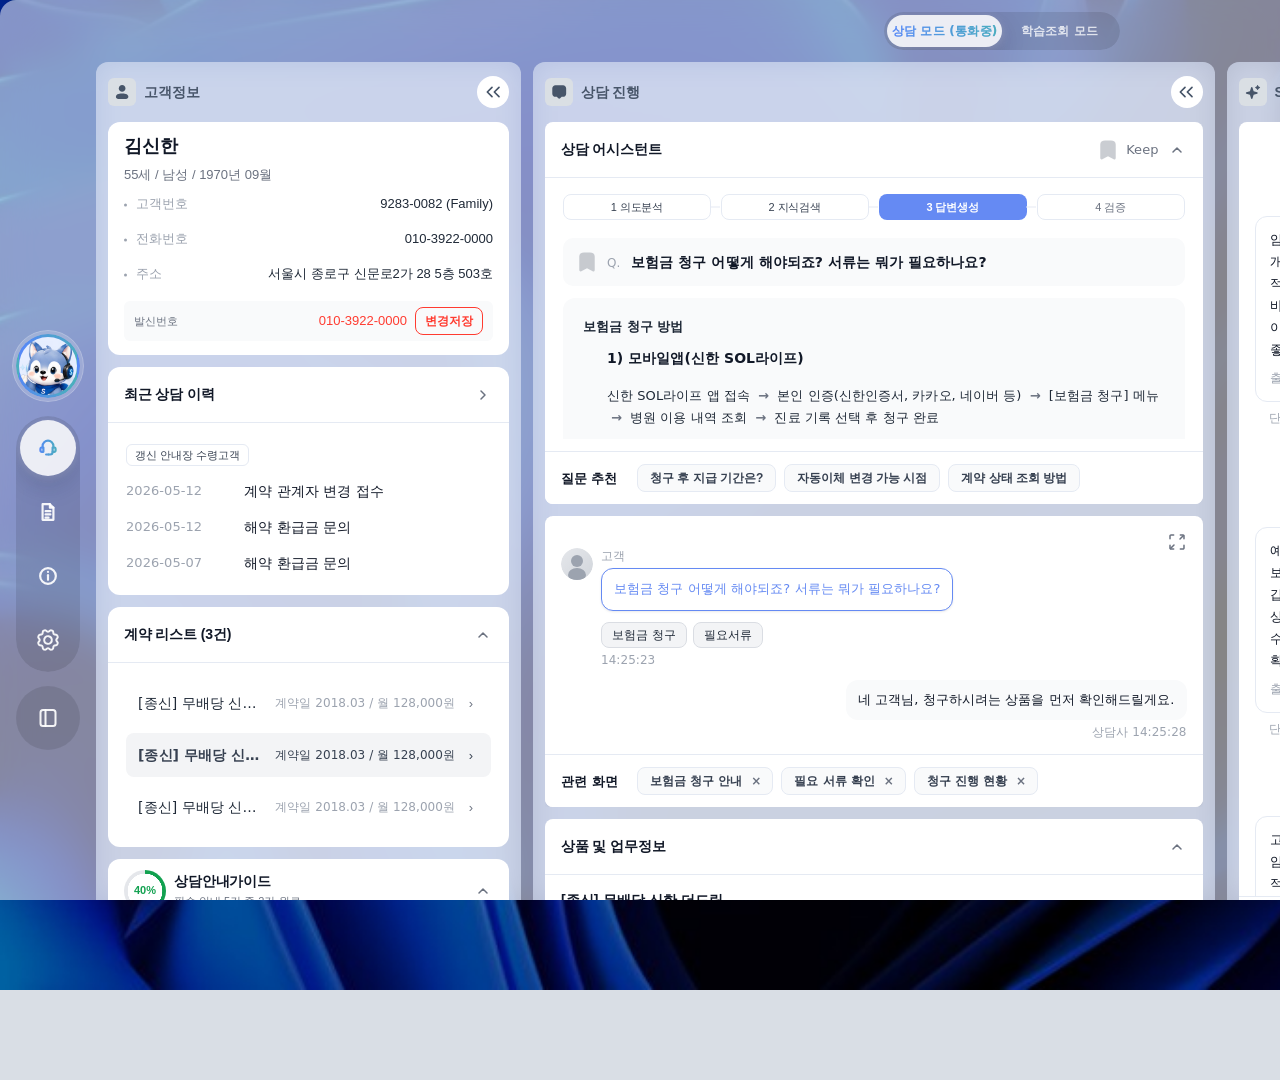
==== commit 0dc5f9f3: "?낅뜲?댄듃" ====
--- a/crm-dashboard/src/pages/index.html
+++ b/crm-dashboard/src/pages/index.html
@@ -4749,7 +4749,7 @@
       }
     }
 
-    
+
 
     
     .info-side,
@@ -5720,7 +5720,7 @@
       align-items: center;
       justify-content: space-between;
       gap: var(--space-sm);
-      height: auto;
+        height: auto;
       min-height: 0;
       padding: var(--space-lg) var(--layout-card-padding);
       margin: 0;
@@ -6595,7 +6595,7 @@
       margin: 0 !important;
     }
 
-    
+
 
     
     .workspace__col--ai .live-outer--ai.workspace-main-card {
@@ -7064,7 +7064,7 @@
       color: var(--color-text-inverse) !important;
     }
 
-    
+
 
     
     .live-composite .live-outer--know .know-assistant-content {
@@ -7515,7 +7515,7 @@
       display: none !important;
     }
 
-    
+
 
     
     .live-composite .live-outer--know .ka-keep {
@@ -8779,7 +8779,7 @@
       line-height: 1.35 !important;
     }
 
-    
+
     .cinfo-panel .cinfo-guide__progress {
       display: flex !important;
       align-items: stretch !important;
@@ -8805,7 +8805,7 @@
       background: var(--color-status-success) !important;
     }
 
-    
+
     .cinfo-panel .cinfo-guide__list {
       align-self: stretch !important;
       list-style: none !important;
@@ -8816,7 +8816,7 @@
       gap: 5px !important;
     }
 
-    
+
     .cinfo-panel .cinfo-guide__item {
       box-sizing: border-box !important;
       display: flex !important;
@@ -8834,12 +8834,12 @@
       box-shadow: none !important;
     }
 
-    
+
     .cinfo-panel .cinfo-guide__item[data-guide-step="closing"] {
       grid-column: auto !important;
     }
 
-    
+
     .cinfo-panel .cinfo-guide__item-icon {
       display: none !important;
     }
@@ -9112,13 +9112,15 @@
     }
 
     .page1-content {
-      --page1-expanded-content-w: 1856px;
+      --page1-expanded-content-w: 1824px;
       --col-1-w: 425px;
       --collapsed-panel-width: 56px;
       --panel-gap: 12px;
       --workspace-pad: 12px;
+      --workspace-pad-top: 0px;
+      --workspace-pad-left: 0px;
       
-      --page1-track-inner-w: calc(var(--page1-expanded-content-w) - 2 * var(--workspace-pad));
+      --page1-track-inner-w: calc(var(--page1-expanded-content-w) - var(--workspace-pad-left) - var(--workspace-pad));
       --col-flex-expanded: calc(
         (var(--page1-track-inner-w) - var(--col-1-w) - 2 * var(--panel-gap)) / 2
       );
@@ -9153,7 +9155,7 @@
       justify-content: start;
       grid-template-columns: var(--col-info) var(--col-live) var(--col-ai);
       gap: var(--grid-gap);
-      padding: var(--workspace-pad);
+      padding: var(--workspace-pad-top) var(--workspace-pad) var(--workspace-pad) var(--workspace-pad-left);
       transition:
         grid-template-columns 240ms cubic-bezier(0.22, 1, 0.36, 1),
         gap 240ms cubic-bezier(0.22, 1, 0.36, 1);
@@ -10411,7 +10413,7 @@
                         <header class="card__head cinfo-section__head">
                           <div class="card__head-lead cinfo-section__lead">
                             <h3 class="card__title cinfo-section__title">최근 상담 이력</h3>
-                          </div>
+                              </div>
                           <span class="cinfo-section__chev" aria-hidden="true">
                             <svg width="16" height="16" viewBox="0 0 16 16" fill="none" xmlns="http://www.w3.org/2000/svg">
                               <path d="M6 4l4 4-4 4" stroke="currentColor" stroke-width="1.5" stroke-linecap="round" stroke-linejoin="round"/>
@@ -10513,24 +10515,24 @@
                             <li class="cinfo-guide__item cinfo-guide__item--done" data-guide-step="identity">
                               <span class="cinfo-guide__item-title">본인확인</span>
                               <span class="cinfo-guide__item-status"></span>
-                            </li>
+                              </li>
                             <li class="cinfo-guide__item cinfo-guide__item--wait" data-guide-step="method">
                               <span class="cinfo-guide__item-title">청구방법</span>
                               <span class="cinfo-guide__item-status"></span>
-                            </li>
+                              </li>
                             <li class="cinfo-guide__item cinfo-guide__item--wait" data-guide-step="documents">
                               <span class="cinfo-guide__item-title">구비서류</span>
                               <span class="cinfo-guide__item-status"></span>
-                            </li>
+                              </li>
                             <li class="cinfo-guide__item cinfo-guide__item--wait" data-guide-step="period">
                               <span class="cinfo-guide__item-title">처리기간</span>
                               <span class="cinfo-guide__item-status"></span>
-                            </li>
+                              </li>
                             <li class="cinfo-guide__item cinfo-guide__item--wait" data-guide-step="closing">
                               <span class="cinfo-guide__item-title">마무리</span>
                               <span class="cinfo-guide__item-status"></span>
-                            </li>
-                          </ul>
+                              </li>
+                            </ul>
                         </div>
                       </section>
                     </div>
@@ -10636,13 +10638,13 @@
                 </div>
                 <p class="know-assistant__empty" id="know-assistant-empty" hidden>처리할 요청이 없습니다.</p>
                 <section class="ka-doc__recommend quick-action-row know-assistant-recommend" id="know-assistant-recommend" aria-label="질문 추천">
-                  <p class="ka-doc__recommend-label quick-action-label">질문 추천</p>
+                      <p class="ka-doc__recommend-label quick-action-label">질문 추천</p>
                   <div class="ka-doc__recommend-pills quick-action-list" id="know-assistant-recommend-pills" role="group" aria-label="추천 질문 목록">
-                    <button type="button" class="ka-doc__recommend-pill quick-action-button">청구 후 지급 기간은?</button>
-                    <button type="button" class="ka-doc__recommend-pill quick-action-button">자동이체 변경 가능 시점</button>
-                    <button type="button" class="ka-doc__recommend-pill quick-action-button">계약 상태 조회 방법</button>
-                  </div>
-                </section>
+                        <button type="button" class="ka-doc__recommend-pill quick-action-button">청구 후 지급 기간은?</button>
+                        <button type="button" class="ka-doc__recommend-pill quick-action-button">자동이체 변경 가능 시점</button>
+                        <button type="button" class="ka-doc__recommend-pill quick-action-button">계약 상태 조회 방법</button>
+                      </div>
+                    </section>
               </div>
             </section>
           </div>
@@ -10831,11 +10833,11 @@
           </span>
           <span class="ds-col-head__end">
             <button type="button" class="ds-col-head__action-btn" id="ai-agent-detach-btn" aria-label="ShinA 분리">분리</button>
-            <button
-              type="button"
-              class="ds-col-head__toggle col-collapse-btn"
-              id="ai-col-collapse-btn"
-              aria-expanded="true"
+          <button
+            type="button"
+            class="ds-col-head__toggle col-collapse-btn"
+            id="ai-col-collapse-btn"
+            aria-expanded="true"
               aria-label="ShinA 패널 접기"
               title="ShinA 패널 접기"
             ><svg class="col-collapse-btn__chev" width="24" height="24" viewBox="0 0 24 24" fill="none" xmlns="http://www.w3.org/2000/svg" aria-hidden="true"><path d="M15 19L8 12L15 5" stroke="currentColor" stroke-width="1.5" stroke-linecap="round" stroke-linejoin="round"/></svg><svg class="col-collapse-btn__chev col-collapse-btn__chev--2" width="24" height="24" viewBox="0 0 24 24" fill="none" xmlns="http://www.w3.org/2000/svg" aria-hidden="true"><path d="M15 19L8 12L15 5" stroke="currentColor" stroke-width="1.5" stroke-linecap="round" stroke-linejoin="round"/></svg></button>
@@ -12087,9 +12089,10 @@
           var collapsedW = readCssPx("--collapsed-panel-width", 56);
           var expandedContentW = readCssPx("--page1-expanded-content-w", 1856);
           var workspacePad = readCssPx("--workspace-pad", 12);
+          var workspacePadLeft = readCssPx("--workspace-pad-left", 0);
           var panelGap = readCssPx("--panel-gap", 12);
           var infoW = readCssPx("--col-1-w", 425);
-          var trackTotalW = expandedContentW - (workspacePad * 2) - (panelGap * 2);
+          var trackTotalW = expandedContentW - workspacePadLeft - workspacePad - (panelGap * 2);
           var flexibleW = Math.max(0, (trackTotalW - infoW) / 2);
           var expandedWidths = {
             info: infoW,
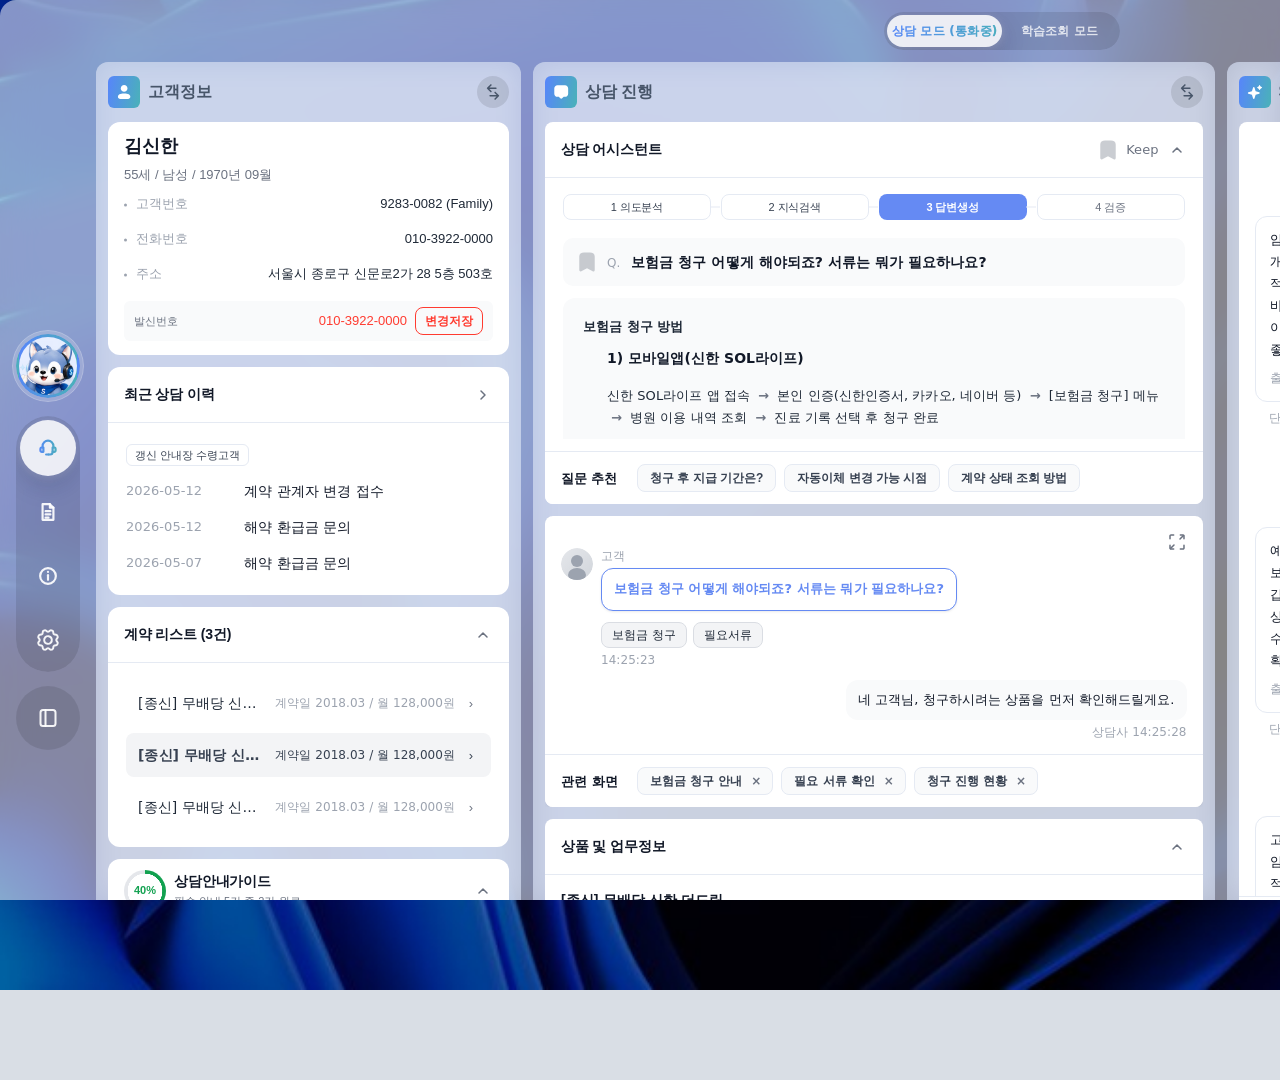
==== commit ed670f76: "업데이트 Co-authored-by: Cursor <cursoragent@cursor.com>" ====
--- a/crm-dashboard/src/pages/index.html
+++ b/crm-dashboard/src/pages/index.html
@@ -8189,15 +8189,15 @@
     
     .col-collapse-btn .col-collapse-btn__chev {
       display: block !important;
-      width: 16px !important;
-      height: 16px !important;
+      width: 20px !important;
+      height: 20px !important;
       flex-shrink: 0 !important;
       color: var(--color-surface-footer) !important;
       pointer-events: none !important;
     }
 
     .col-collapse-btn .col-collapse-btn__chev path {
-      stroke-width: 2.5 !important;
+      stroke-width: 1.8 !important;
     }
 
     
@@ -9173,9 +9173,10 @@
     .page1-content .workspace__col--info.is-collapsed,
     .page1-content .workspace__col--live-stack.is-collapsed,
     .page1-content .workspace__col--ai.is-collapsed {
-      background: transparent !important;
-      backdrop-filter: none !important;
-      -webkit-backdrop-filter: none !important;
+      background: rgba(205, 216, 238, 0.68) !important;
+      backdrop-filter: blur(var(--glass-blur-outer-column, 14px)) saturate(var(--glass-saturate-outer-column, 1.02)) !important;
+      -webkit-backdrop-filter: blur(var(--glass-blur-outer-column, 14px)) saturate(var(--glass-saturate-outer-column, 1.02)) !important;
+      border-radius: var(--radius-outer) !important;
     }
 
     .page1-content .live-composite .live-outer--know .live-inner.workspace-inner-card,
@@ -9337,16 +9338,19 @@
       width: 32px !important;
       height: 32px !important;
       min-width: 32px !important;
+      min-height: 32px !important;
+      max-width: 32px !important;
+      max-height: 32px !important;
       flex: 0 0 32px !important;
     }
 
     .workspace__col--info.is-collapsed .cinfo-panel__head-icon svg,
     .workspace__col--live-stack.is-collapsed .ds-col-head__icon svg,
     .workspace__col--ai.is-collapsed .ds-col-head__icon svg {
-      width: 20px !important;
-      height: 20px !important;
-      max-width: 20px !important;
-      max-height: 20px !important;
+      width: 24px !important;
+      height: 24px !important;
+      max-width: 24px !important;
+      max-height: 24px !important;
     }
 
     .workspace__col--live-stack.is-collapsed > .ds-panel-head .ds-col-head__end,
@@ -9486,8 +9490,8 @@
     }
 
     .live-outer--info .cinfo-panel__head-icon {
-      background: #DADFE4 !important;
-      color: var(--color-surface-footer) !important;
+      background: linear-gradient(100deg, rgba(65, 208, 140, 0) 0%, rgba(65, 208, 140, 0.6) 100%), #5785FB !important;
+      color: var(--color-text-inverse) !important;
     }
 
     .ai-agent-composer__send:hover {
@@ -9810,13 +9814,13 @@
       display: flex !important;
       align-items: center !important;
       justify-content: center !important;
-      width: 28px !important;
-      height: 28px !important;
-      min-width: 28px !important;
-      flex: 0 0 28px !important;
+      width: 32px !important;
+      height: 32px !important;
+      min-width: 32px !important;
+      flex: 0 0 32px !important;
       border-radius: var(--r-sm) !important;
-      background: #DADFE4 !important;
-      color: var(--color-surface-footer) !important;
+      background: linear-gradient(100deg, rgba(65, 208, 140, 0) 0%, rgba(65, 208, 140, 0.6) 100%), #5785FB !important;
+      color: var(--color-text-inverse) !important;
     }
 
     .ds-panel-head__icon svg,
@@ -9832,7 +9836,7 @@
 
     .ds-panel-head__title,
     .ds-col-head__title {
-      font-size: var(--type-subheading-fs) !important;
+      font-size: var(--fs-16) !important;
       font-weight: var(--fw-semibold) !important;
       line-height: var(--lh-snug) !important;
       letter-spacing: -0.01em !important;
@@ -9840,7 +9844,7 @@
     }
 
     .cinfo-panel__head-title {
-      font-size: var(--type-subheading-fs) !important;
+      font-size: var(--fs-16) !important;
       font-weight: var(--fw-semibold) !important;
       line-height: var(--lh-snug) !important;
       letter-spacing: -0.01em !important;
@@ -9863,29 +9867,42 @@
       min-height: 32px !important;
       padding: 0 !important;
       border-radius: var(--radius-pill) !important;
-      background: var(--color-surface-card) !important;
-      color: var(--color-surface-footer) !important;
+      background: rgba(0, 0, 0, 0.10) !important;
+      color: rgba(0, 0, 0, 0.72) !important;
       font-size: var(--type-subheading-fs) !important;
     }
 
     .cinfo-panel__head .col-collapse-btn__chev,
     .ds-col-head .col-collapse-btn__chev,
     .ds-col-head__toggle .col-collapse-btn__chev {
-      width: 16px !important;
-      height: 16px !important;
-      color: var(--color-surface-footer) !important;
+      width: 20px !important;
+      height: 20px !important;
+      color: #475569 !important;
     }
 
     .cinfo-panel__head .col-collapse-btn__chev path,
     .ds-col-head .col-collapse-btn__chev path,
     .ds-col-head__toggle .col-collapse-btn__chev path {
-      stroke-width: 2.5 !important;
+      stroke-width: 1.8 !important;
     }
 
     .cinfo-panel__head .col-collapse-btn__chev--2,
     .ds-col-head .col-collapse-btn__chev--2,
     .ds-col-head__toggle .col-collapse-btn__chev--2 {
-      margin-left: -9px !important;
+      margin-left: 0 !important;
+    }
+
+    .cinfo-panel__head .col-collapse-btn:hover,
+    .ds-col-head .col-collapse-btn:hover,
+    .ds-col-head__toggle:hover,
+    .live-outer--info .cinfo-panel__collapse:hover,
+    button.col-collapse-btn:hover {
+      background: rgba(0, 0, 0, 0.14) !important;
+      color: rgba(0, 0, 0, 0.78) !important;
+    }
+
+    .col-collapse-btn[aria-expanded="false"] .col-collapse-btn__chev {
+      transform: none !important;
     }
 
     
@@ -9918,10 +9935,10 @@
       justify-content: center !important;
       height: 30px !important;
       padding: 0 10px !important;
-      border: 1px solid var(--color-border-strong) !important;
+      border: 1px solid transparent !important;
       border-radius: var(--radius-control) !important;
-      background: transparent !important;
-      color: var(--color-text-muted) !important;
+      background: rgba(0, 0, 0, 0.10) !important;
+      color: #475569 !important;
       font-size: var(--type-small-fs) !important;
       font-weight: var(--fw-medium) !important;
       line-height: 1 !important;
@@ -9930,9 +9947,9 @@
       -webkit-tap-highlight-color: transparent !important;
     }
     .ds-col-head--ai .ds-col-head__action-btn:hover {
-      background: var(--c-neutral-100) !important;
-      border-color: var(--color-border-strong) !important;
-      color: var(--color-text-secondary) !important;
+      background: rgba(0, 0, 0, 0.14) !important;
+      border-color: transparent !important;
+      color: #475569 !important;
     }
     .ds-col-head--ai .ds-col-head__action-btn:focus-visible {
       outline: 2px solid var(--c-neutral-400) !important;
@@ -10066,12 +10083,12 @@
       display: inline-flex !important;
       align-items: center !important;
       justify-content: center !important;
-      width: 28px !important;
-      height: 28px !important;
-      min-width: 28px !important;
+      width: 32px !important;
+      height: 32px !important;
+      min-width: 32px !important;
       border-radius: var(--r-sm) !important;
-      background: #DADFE4 !important;
-      color: var(--color-surface-footer) !important;
+      background: linear-gradient(100deg, rgba(65, 208, 140, 0) 0%, rgba(65, 208, 140, 0.6) 100%), #5785FB !important;
+      color: var(--color-text-inverse) !important;
     }
 
     .page1-content .cinfo-panel__head-icon svg {
@@ -10082,7 +10099,7 @@
     .page1-content .cinfo-panel__head-title {
       margin: 0 !important;
       color: var(--color-surface-footer) !important;
-      font-size: var(--type-subheading-fs) !important;
+      font-size: var(--fs-16) !important;
       font-weight: var(--fw-semibold) !important;
       line-height: var(--lh-snug) !important;
       letter-spacing: -0.01em !important;
@@ -10098,8 +10115,8 @@
       padding: 0 !important;
       border: 0 !important;
       border-radius: var(--radius-pill) !important;
-      background: var(--color-surface-card) !important;
-      color: var(--color-surface-footer) !important;
+      background: rgba(0, 0, 0, 0.10) !important;
+      color: rgba(0, 0, 0, 0.72) !important;
       box-shadow: none !important;
     }
 
@@ -10329,6 +10346,7 @@
       background: var(--color-surface-card) !important;
       border-color: #658AF3 !important;
       color: #658AF3 !important;
+      font-weight: var(--fw-semibold) !important;
     }
 
     .live-composite .live-outer--know .ka-doc__step--current {
@@ -10379,7 +10397,7 @@
                         aria-controls="info-side-drawer"
                         title="정보 패널 접기"
                         aria-label="정보 패널 접기"
-                      ><svg class="col-collapse-btn__chev" width="24" height="24" viewBox="0 0 24 24" fill="none" xmlns="http://www.w3.org/2000/svg" aria-hidden="true"><path d="M15 19L8 12L15 5" stroke="currentColor" stroke-width="1.5" stroke-linecap="round" stroke-linejoin="round"/></svg><svg class="col-collapse-btn__chev col-collapse-btn__chev--2" width="24" height="24" viewBox="0 0 24 24" fill="none" xmlns="http://www.w3.org/2000/svg" aria-hidden="true"><path d="M15 19L8 12L15 5" stroke="currentColor" stroke-width="1.5" stroke-linecap="round" stroke-linejoin="round"/></svg></button>
+                      ><svg class="col-collapse-btn__chev" width="24" height="24" viewBox="0 0 24 24" fill="none" xmlns="http://www.w3.org/2000/svg" aria-hidden="true"><path d="M15.5 7.5H5.5M5.5 7.5L9.5 3.5M5.5 7.5L9.5 11.5" stroke="currentColor" stroke-width="1.8" stroke-linecap="round" stroke-linejoin="round"/><path d="M8.5 16.5H18.5M18.5 16.5L14.5 12.5M18.5 16.5L14.5 20.5" stroke="currentColor" stroke-width="1.8" stroke-linecap="round" stroke-linejoin="round"/></svg></button>
                     </header>
                     <div class="info-panel-stack">
                     <div class="card__body--scroll info-panel-card__body scroll-area" id="info-panel-main">
@@ -10561,7 +10579,7 @@
             aria-expanded="true"
             aria-label="상담 진행 패널 접기"
             title="상담 진행 패널 접기"
-          ><svg class="col-collapse-btn__chev" width="24" height="24" viewBox="0 0 24 24" fill="none" xmlns="http://www.w3.org/2000/svg" aria-hidden="true"><path d="M15 19L8 12L15 5" stroke="currentColor" stroke-width="1.5" stroke-linecap="round" stroke-linejoin="round"/></svg><svg class="col-collapse-btn__chev col-collapse-btn__chev--2" width="24" height="24" viewBox="0 0 24 24" fill="none" xmlns="http://www.w3.org/2000/svg" aria-hidden="true"><path d="M15 19L8 12L15 5" stroke="currentColor" stroke-width="1.5" stroke-linecap="round" stroke-linejoin="round"/></svg></button>
+          ><svg class="col-collapse-btn__chev" width="24" height="24" viewBox="0 0 24 24" fill="none" xmlns="http://www.w3.org/2000/svg" aria-hidden="true"><path d="M15.5 7.5H5.5M5.5 7.5L9.5 3.5M5.5 7.5L9.5 11.5" stroke="currentColor" stroke-width="1.8" stroke-linecap="round" stroke-linejoin="round"/><path d="M8.5 16.5H18.5M18.5 16.5L14.5 12.5M18.5 16.5L14.5 20.5" stroke="currentColor" stroke-width="1.8" stroke-linecap="round" stroke-linejoin="round"/></svg></button>
             </header>
         <div class="live-composite live-composite--stack live-workspace-stack" aria-label="상담 어시스턴트 · STT · 상품 및 업무정보">
           <div class="live-stack-row live-stack-row--know">
@@ -10840,7 +10858,7 @@
             aria-expanded="true"
               aria-label="ShinA 패널 접기"
               title="ShinA 패널 접기"
-            ><svg class="col-collapse-btn__chev" width="24" height="24" viewBox="0 0 24 24" fill="none" xmlns="http://www.w3.org/2000/svg" aria-hidden="true"><path d="M15 19L8 12L15 5" stroke="currentColor" stroke-width="1.5" stroke-linecap="round" stroke-linejoin="round"/></svg><svg class="col-collapse-btn__chev col-collapse-btn__chev--2" width="24" height="24" viewBox="0 0 24 24" fill="none" xmlns="http://www.w3.org/2000/svg" aria-hidden="true"><path d="M15 19L8 12L15 5" stroke="currentColor" stroke-width="1.5" stroke-linecap="round" stroke-linejoin="round"/></svg></button>
+            ><svg class="col-collapse-btn__chev" width="24" height="24" viewBox="0 0 24 24" fill="none" xmlns="http://www.w3.org/2000/svg" aria-hidden="true"><path d="M15.5 7.5H5.5M5.5 7.5L9.5 3.5M5.5 7.5L9.5 11.5" stroke="currentColor" stroke-width="1.8" stroke-linecap="round" stroke-linejoin="round"/><path d="M8.5 16.5H18.5M18.5 16.5L14.5 12.5M18.5 16.5L14.5 20.5" stroke="currentColor" stroke-width="1.8" stroke-linecap="round" stroke-linejoin="round"/></svg></button>
           </span>
         </header>
         <section class="card live-outer live-outer--ai workspace-main-card" id="ai-agent-panel" aria-labelledby="live-sect-title-ai">
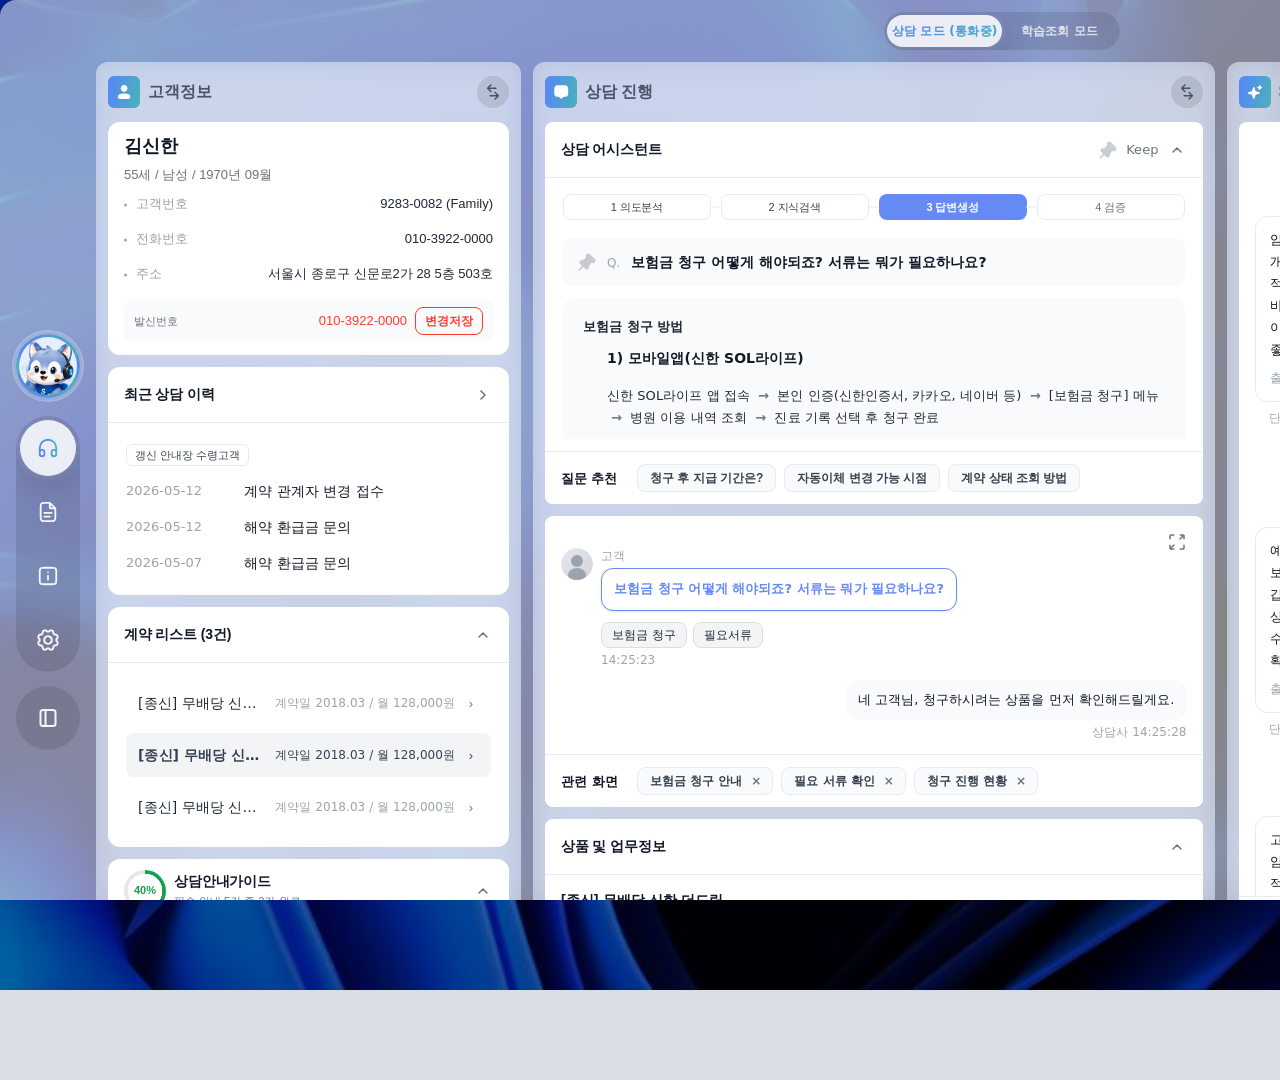
==== commit 481f841d: "업데이트 Co-authored-by: Cursor <cursoragent@cursor.com>" ====
--- a/crm-dashboard/src/pages/index.html
+++ b/crm-dashboard/src/pages/index.html
@@ -5589,10 +5589,10 @@
     }
 
     .info-side:not(.is-side-expanded) .live-outer--info.cinfo-panel .cinfo-panel__head-icon svg {
-      width: 24px !important;
-      height: 24px !important;
-      max-width: 24px !important;
-      max-height: 24px !important;
+      width: 18px !important;
+      height: 18px !important;
+      max-width: 18px !important;
+      max-height: 18px !important;
     }
 
     .info-side:not(.is-side-expanded) .live-outer--info.cinfo-panel .cinfo-panel__head-title,
@@ -9347,10 +9347,10 @@
     .workspace__col--info.is-collapsed .cinfo-panel__head-icon svg,
     .workspace__col--live-stack.is-collapsed .ds-col-head__icon svg,
     .workspace__col--ai.is-collapsed .ds-col-head__icon svg {
-      width: 24px !important;
-      height: 24px !important;
-      max-width: 24px !important;
-      max-height: 24px !important;
+      width: 18px !important;
+      height: 18px !important;
+      max-width: 18px !important;
+      max-height: 18px !important;
     }
 
     .workspace__col--live-stack.is-collapsed > .ds-panel-head .ds-col-head__end,
@@ -10595,7 +10595,7 @@
                     aria-label="북마크 선택"
                   >
                     <svg class="ka-bookmark-btn__icon" width="24" height="24" viewBox="0 0 24 24" fill="none" xmlns="http://www.w3.org/2000/svg" aria-hidden="true">
-                      <path d="M4.67058 21.094C4.93258 21.356 5.28058 21.5 5.65158 21.5C5.88558 21.5 6.12058 21.44 6.32858 21.323L12.0256 18.13L17.6676 21.316C17.9906 21.498 18.3636 21.545 18.7196 21.444C19.0766 21.345 19.3726 21.113 19.5526 20.793C19.6696 20.584 19.7326 20.349 19.7326 20.112L19.7266 6.586C19.7266 3.951 18.0326 2.5 14.9566 2.5H9.03958C6.00658 2.5 4.26758 3.927 4.26758 6.415V20.116C4.26658 20.485 4.41058 20.832 4.67058 21.094Z" fill="currentColor"/>
+                      <path fill-rule="evenodd" clip-rule="evenodd" d="M20.0397 9.25349L14.7397 3.95349C13.9837 3.19649 12.6657 3.19649 11.9097 3.95349L11.3187 4.54549C10.7487 5.11449 10.5767 5.96749 10.8957 6.75249C11.0497 7.12649 10.9647 7.55249 10.6797 7.83949L9.34373 9.17449C9.22773 9.28849 9.08673 9.37449 8.93473 9.42249L5.77073 10.4125C5.46773 10.5085 5.18573 10.6795 4.95673 10.9065C4.57773 11.2855 4.36973 11.7875 4.36973 12.3225C4.36973 12.8575 4.57873 13.3585 4.95673 13.7355L7.07573 15.8545L3.59573 19.3345C3.30273 19.6275 3.30273 20.1025 3.59573 20.3955C3.74173 20.5415 3.93373 20.6145 4.12573 20.6145C4.31773 20.6145 4.50973 20.5415 4.65573 20.3955L8.13573 16.9145L10.2577 19.0365C10.6467 19.4255 11.1587 19.6195 11.6707 19.6195C12.1837 19.6195 12.6957 19.4245 13.0867 19.0355C13.3147 18.8055 13.4847 18.5235 13.5797 18.2205L14.5687 15.0605C14.6187 14.9045 14.7037 14.7635 14.8167 14.6505L16.1537 13.3125C16.4387 13.0265 16.8627 12.9415 17.2737 13.1085C18.0197 13.4155 18.8747 13.2465 19.4477 12.6745L20.0397 12.0815C20.8187 11.3015 20.8187 10.0325 20.0397 9.25349Z" fill="currentColor"/>
                     </svg>
                   </button>
                   <span class="ka-keep__label">Keep</span>
@@ -10631,7 +10631,7 @@
                         aria-label="북마크 선택"
                       >
                         <svg class="ka-bookmark-btn__icon" width="24" height="24" viewBox="0 0 24 24" fill="none" xmlns="http://www.w3.org/2000/svg" aria-hidden="true">
-                          <path d="M4.67058 21.094C4.93258 21.356 5.28058 21.5 5.65158 21.5C5.88558 21.5 6.12058 21.44 6.32858 21.323L12.0256 18.13L17.6676 21.316C17.9906 21.498 18.3636 21.545 18.7196 21.444C19.0766 21.345 19.3726 21.113 19.5526 20.793C19.6696 20.584 19.7326 20.349 19.7326 20.112L19.7266 6.586C19.7266 3.951 18.0326 2.5 14.9566 2.5H9.03958C6.00658 2.5 4.26758 3.927 4.26758 6.415V20.116C4.26658 20.485 4.41058 20.832 4.67058 21.094Z" fill="currentColor"/>
+                          <path fill-rule="evenodd" clip-rule="evenodd" d="M20.0397 9.25349L14.7397 3.95349C13.9837 3.19649 12.6657 3.19649 11.9097 3.95349L11.3187 4.54549C10.7487 5.11449 10.5767 5.96749 10.8957 6.75249C11.0497 7.12649 10.9647 7.55249 10.6797 7.83949L9.34373 9.17449C9.22773 9.28849 9.08673 9.37449 8.93473 9.42249L5.77073 10.4125C5.46773 10.5085 5.18573 10.6795 4.95673 10.9065C4.57773 11.2855 4.36973 11.7875 4.36973 12.3225C4.36973 12.8575 4.57873 13.3585 4.95673 13.7355L7.07573 15.8545L3.59573 19.3345C3.30273 19.6275 3.30273 20.1025 3.59573 20.3955C3.74173 20.5415 3.93373 20.6145 4.12573 20.6145C4.31773 20.6145 4.50973 20.5415 4.65573 20.3955L8.13573 16.9145L10.2577 19.0365C10.6467 19.4255 11.1587 19.6195 11.6707 19.6195C12.1837 19.6195 12.6957 19.4245 13.0867 19.0355C13.3147 18.8055 13.4847 18.5235 13.5797 18.2205L14.5687 15.0605C14.6187 14.9045 14.7037 14.7635 14.8167 14.6505L16.1537 13.3125C16.4387 13.0265 16.8627 12.9415 17.2737 13.1085C18.0197 13.4155 18.8747 13.2465 19.4477 12.6745L20.0397 12.0815C20.8187 11.3015 20.8187 10.0325 20.0397 9.25349Z" fill="currentColor"/>
                         </svg>
                       </button>
                       <span class="ka-doc__question-text">
@@ -11753,7 +11753,7 @@
           qBookmark.setAttribute("aria-label", "북마크 선택");
           qBookmark.innerHTML =
             '<svg class="ka-bookmark-btn__icon" width="24" height="24" viewBox="0 0 24 24" fill="none" xmlns="http://www.w3.org/2000/svg" aria-hidden="true">' +
-            '<path d="M4.67058 21.094C4.93258 21.356 5.28058 21.5 5.65158 21.5C5.88558 21.5 6.12058 21.44 6.32858 21.323L12.0256 18.13L17.6676 21.316C17.9906 21.498 18.3636 21.545 18.7196 21.444C19.0766 21.345 19.3726 21.113 19.5526 20.793C19.6696 20.584 19.7326 20.349 19.7326 20.112L19.7266 6.586C19.7266 3.951 18.0326 2.5 14.9566 2.5H9.03958C6.00658 2.5 4.26758 3.927 4.26758 6.415V20.116C4.26658 20.485 4.41058 20.832 4.67058 21.094Z" fill="currentColor"/>' +
+            '<path fill-rule="evenodd" clip-rule="evenodd" d="M20.0397 9.25349L14.7397 3.95349C13.9837 3.19649 12.6657 3.19649 11.9097 3.95349L11.3187 4.54549C10.7487 5.11449 10.5767 5.96749 10.8957 6.75249C11.0497 7.12649 10.9647 7.55249 10.6797 7.83949L9.34373 9.17449C9.22773 9.28849 9.08673 9.37449 8.93473 9.42249L5.77073 10.4125C5.46773 10.5085 5.18573 10.6795 4.95673 10.9065C4.57773 11.2855 4.36973 11.7875 4.36973 12.3225C4.36973 12.8575 4.57873 13.3585 4.95673 13.7355L7.07573 15.8545L3.59573 19.3345C3.30273 19.6275 3.30273 20.1025 3.59573 20.3955C3.74173 20.5415 3.93373 20.6145 4.12573 20.6145C4.31773 20.6145 4.50973 20.5415 4.65573 20.3955L8.13573 16.9145L10.2577 19.0365C10.6467 19.4255 11.1587 19.6195 11.6707 19.6195C12.1837 19.6195 12.6957 19.4245 13.0867 19.0355C13.3147 18.8055 13.4847 18.5235 13.5797 18.2205L14.5687 15.0605C14.6187 14.9045 14.7037 14.7635 14.8167 14.6505L16.1537 13.3125C16.4387 13.0265 16.8627 12.9415 17.2737 13.1085C18.0197 13.4155 18.8747 13.2465 19.4477 12.6745L20.0397 12.0815C20.8187 11.3015 20.8187 10.0325 20.0397 9.25349Z" fill="currentColor"/>' +
             '</svg>';
           qLabel.appendChild(qBookmark);
           var qTextWrap = document.createElement("span");
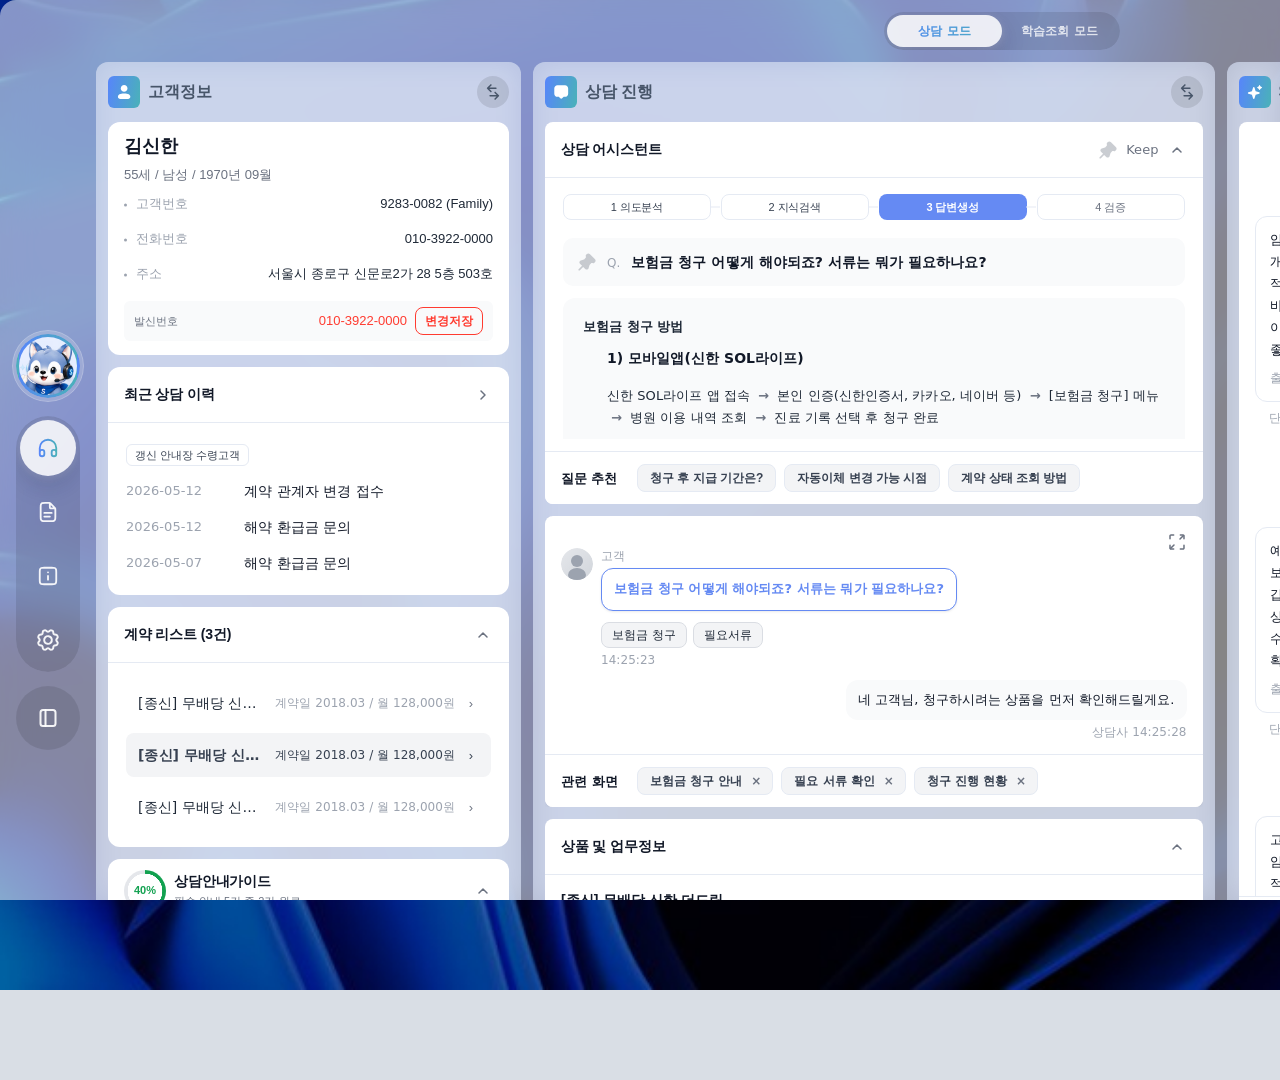
==== commit 27aba35a: "?낅뜲?댄듃" ====
--- a/crm-dashboard/src/pages/index.html
+++ b/crm-dashboard/src/pages/index.html
@@ -8002,7 +8002,7 @@
     }
     .ka-bookmark-btn[aria-pressed="true"] {
       opacity: 1;
-      color: var(--color-brand-primary, #374151);
+      color: #658AF3;
     }
     .ka-bookmark-btn[aria-pressed="true"]:hover {
       background: rgba(31, 41, 55, 0.08);
@@ -10026,6 +10026,20 @@
       border-color: var(--c-neutral-400) !important;
       color: var(--color-text-secondary) !important;
       background: var(--color-surface-soft) !important;
+    }
+
+    
+    .live-composite .live-outer--product .product-info-summary__grid,
+    .live-composite .live-outer--know .ka-doc__recommend-pill,
+    .live-composite .live-outer--know .ka-doc__recommend-pill.knowledge-chip,
+    .live-composite .live-outer--know .ka-doc__recommend-pill.quick-action-button,
+    .live-composite .live-outer--know .ka-doc__recommend-pill.knowledge-chip.quick-action-button,
+    .live-composite .live-outer--stt .stt-related__btn,
+    .live-composite .live-outer--stt .stt-related__btn.quick-action-button,
+    .live-composite .live-outer--stt .stt-faq-link.knowledge-chip,
+    .workspace__col--ai .live-outer--ai .ai-agent-suggest__pill,
+    .workspace__col--ai .live-outer--ai .ai-agent-suggest__pill.knowledge-chip {
+      background: var(--color-brand-primary-soft) !important;
     }
 
     
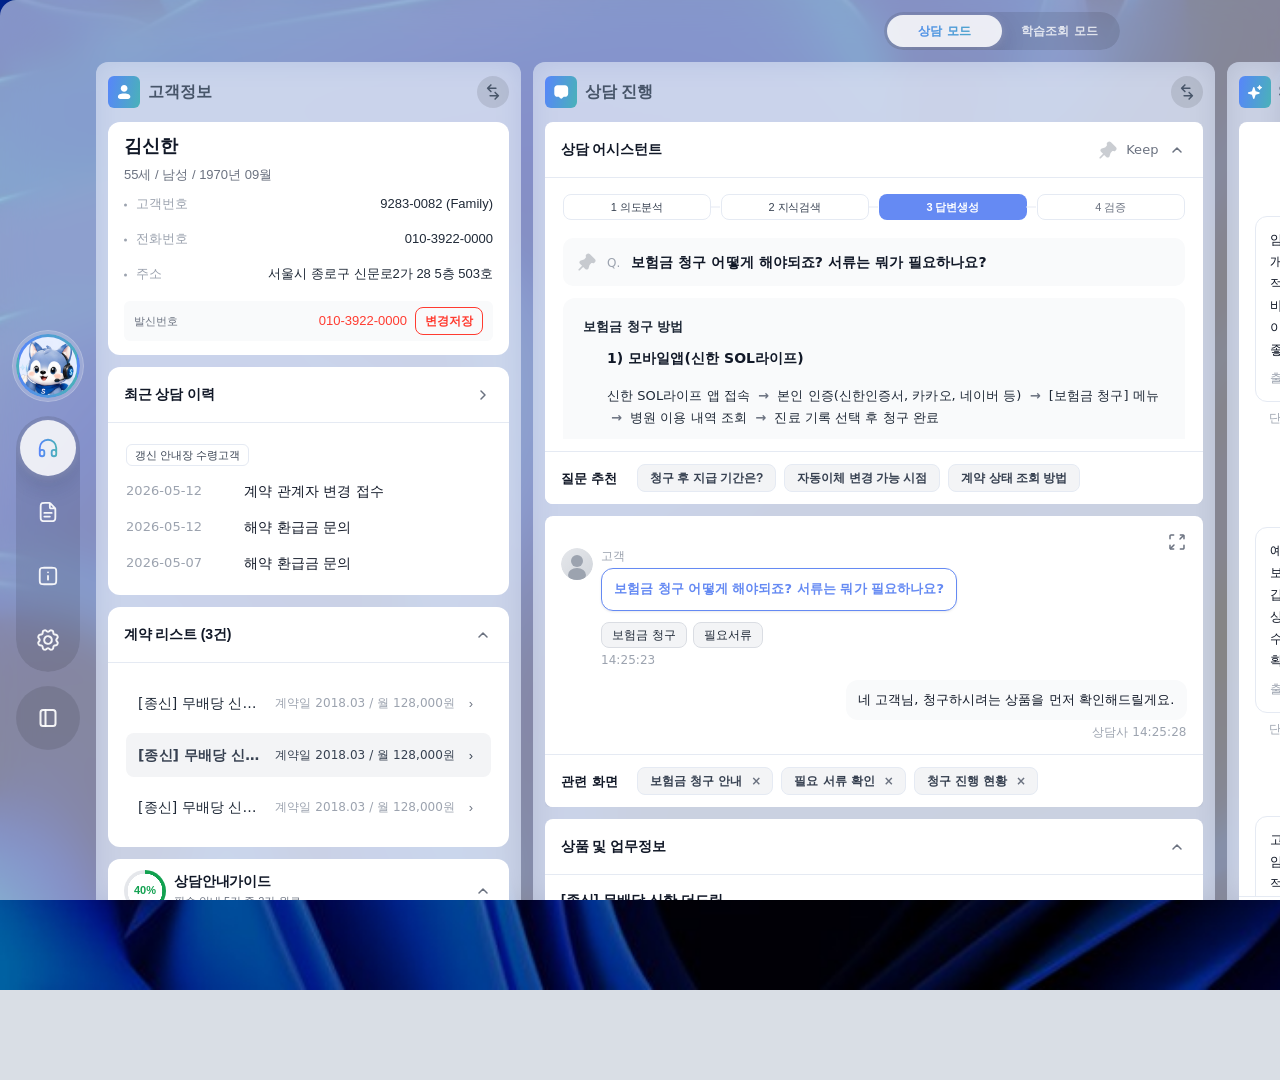
==== commit 1360d886: "?낅뜲?댄듃" ====
--- a/crm-dashboard/src/pages/index.html
+++ b/crm-dashboard/src/pages/index.html
@@ -9897,7 +9897,7 @@
     .ds-col-head__toggle:hover,
     .live-outer--info .cinfo-panel__collapse:hover,
     button.col-collapse-btn:hover {
-      background: rgba(0, 0, 0, 0.14) !important;
+      background: rgba(255, 255, 255, 0.60) !important;
       color: rgba(0, 0, 0, 0.78) !important;
     }
 
@@ -9947,7 +9947,7 @@
       -webkit-tap-highlight-color: transparent !important;
     }
     .ds-col-head--ai .ds-col-head__action-btn:hover {
-      background: rgba(0, 0, 0, 0.14) !important;
+      background: rgba(255, 255, 255, 0.60) !important;
       border-color: transparent !important;
       color: #475569 !important;
     }
@@ -10376,6 +10376,12 @@
       background: #658AF3 !important;
       border-color: transparent !important;
       color: var(--color-text-inverse) !important;
+    }
+
+    .page1-content .cinfo-panel__head .col-collapse-btn:hover,
+    .page1-content .cinfo-panel__collapse:hover,
+    .page1-content .info-side-expand-btn:hover {
+      background: rgba(255, 255, 255, 0.60) !important;
     }
   </style>
 </head>
